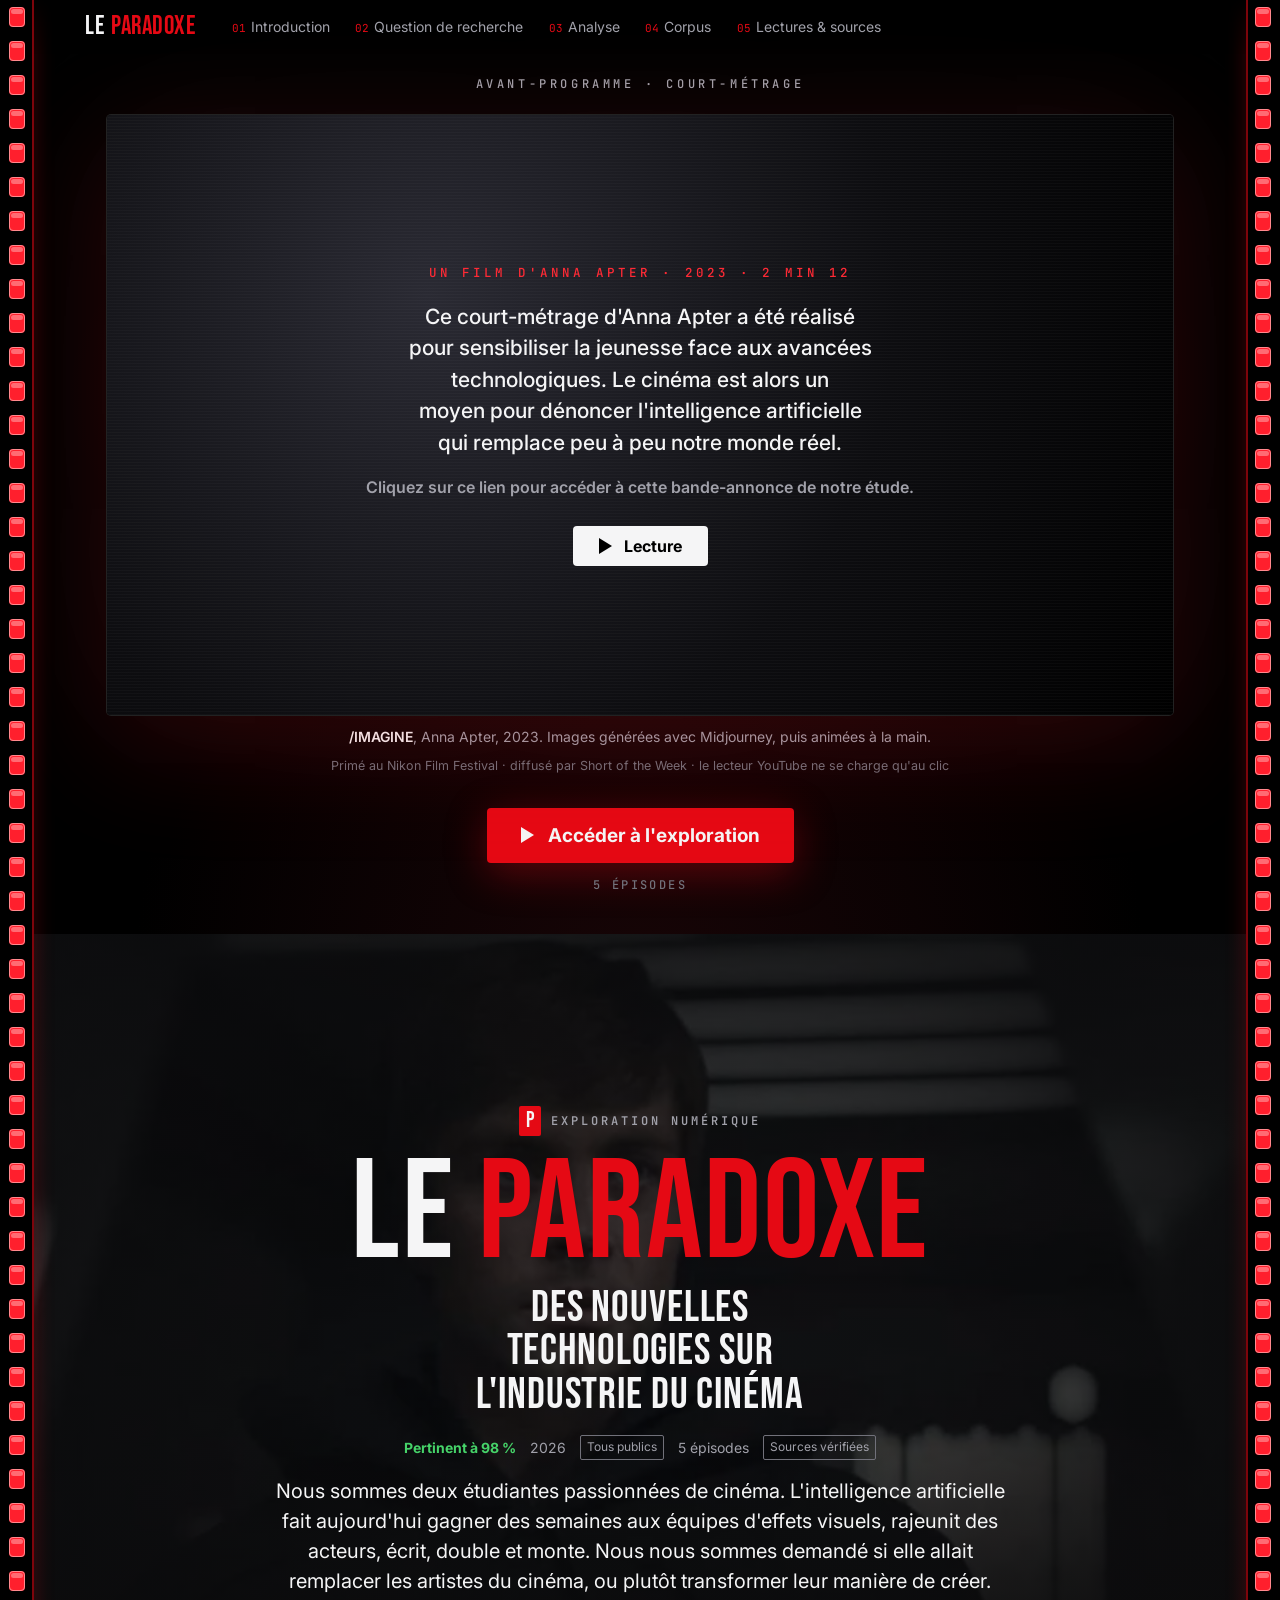
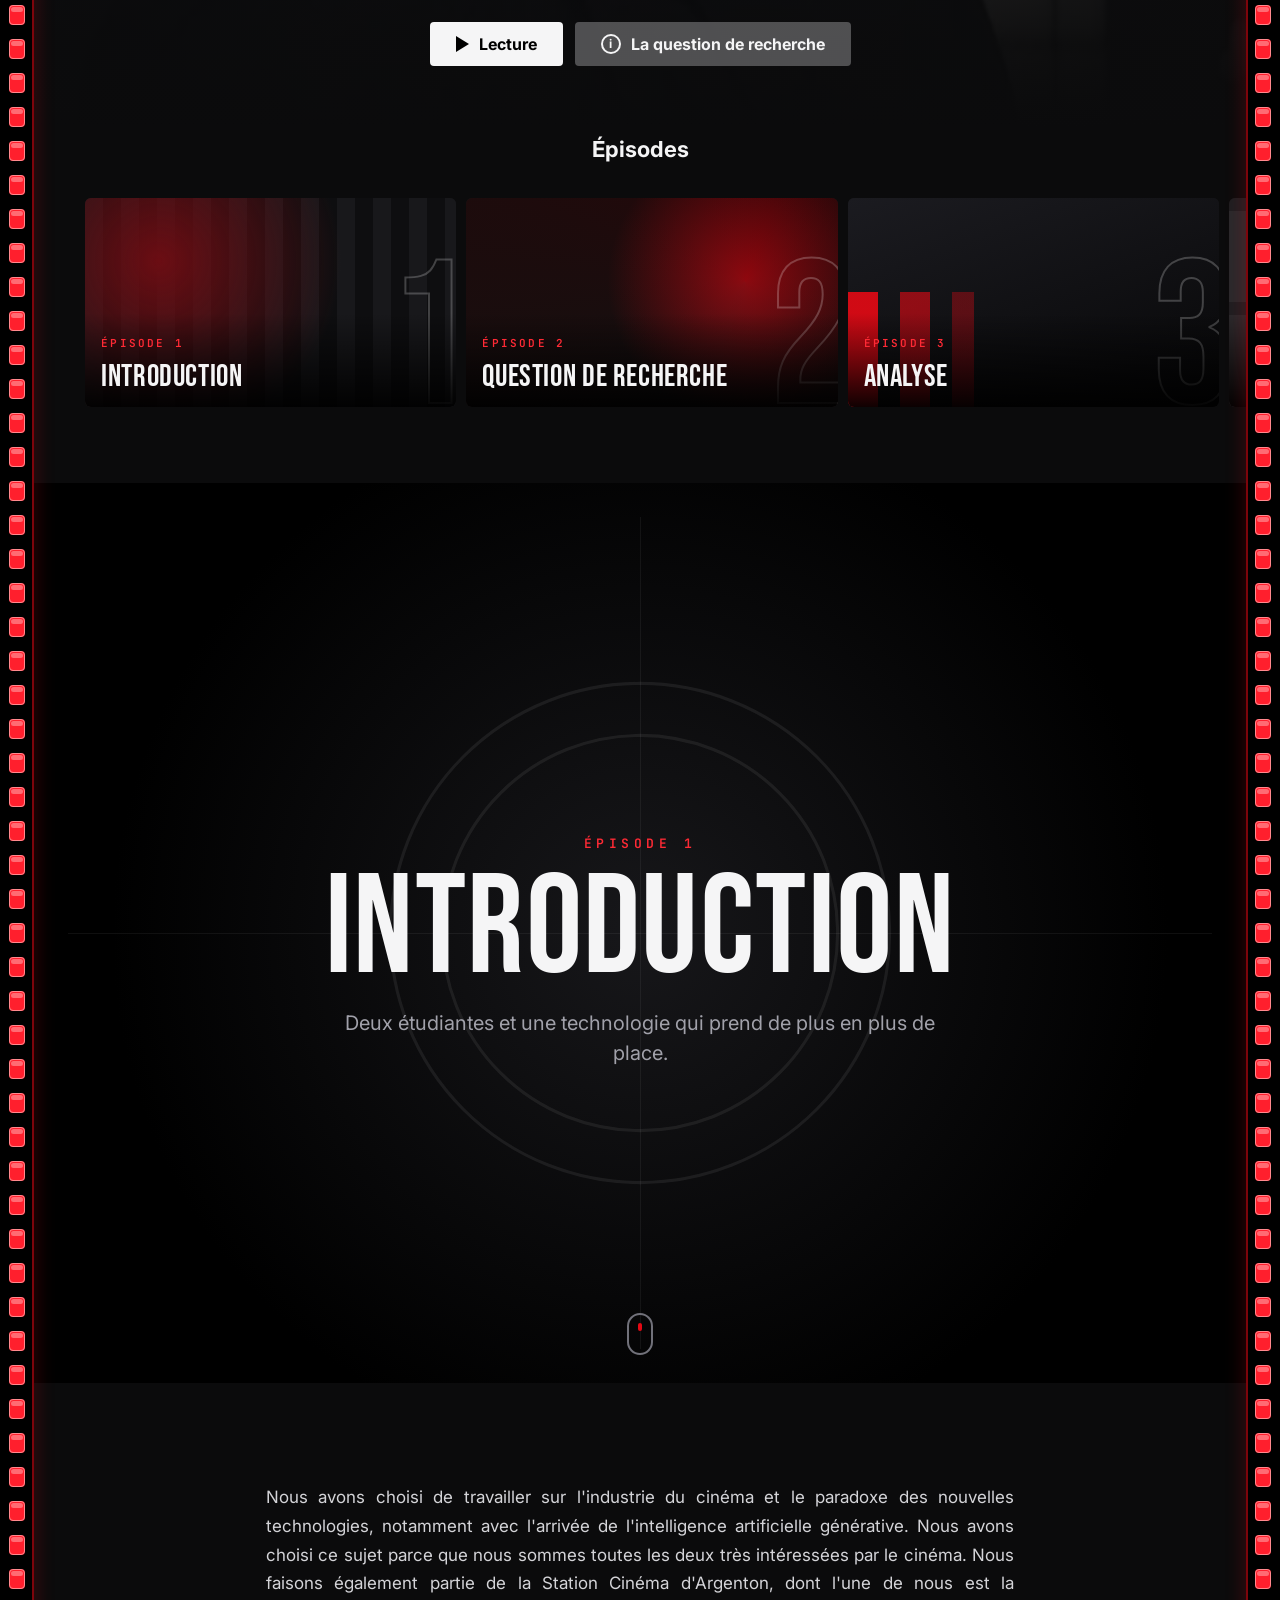
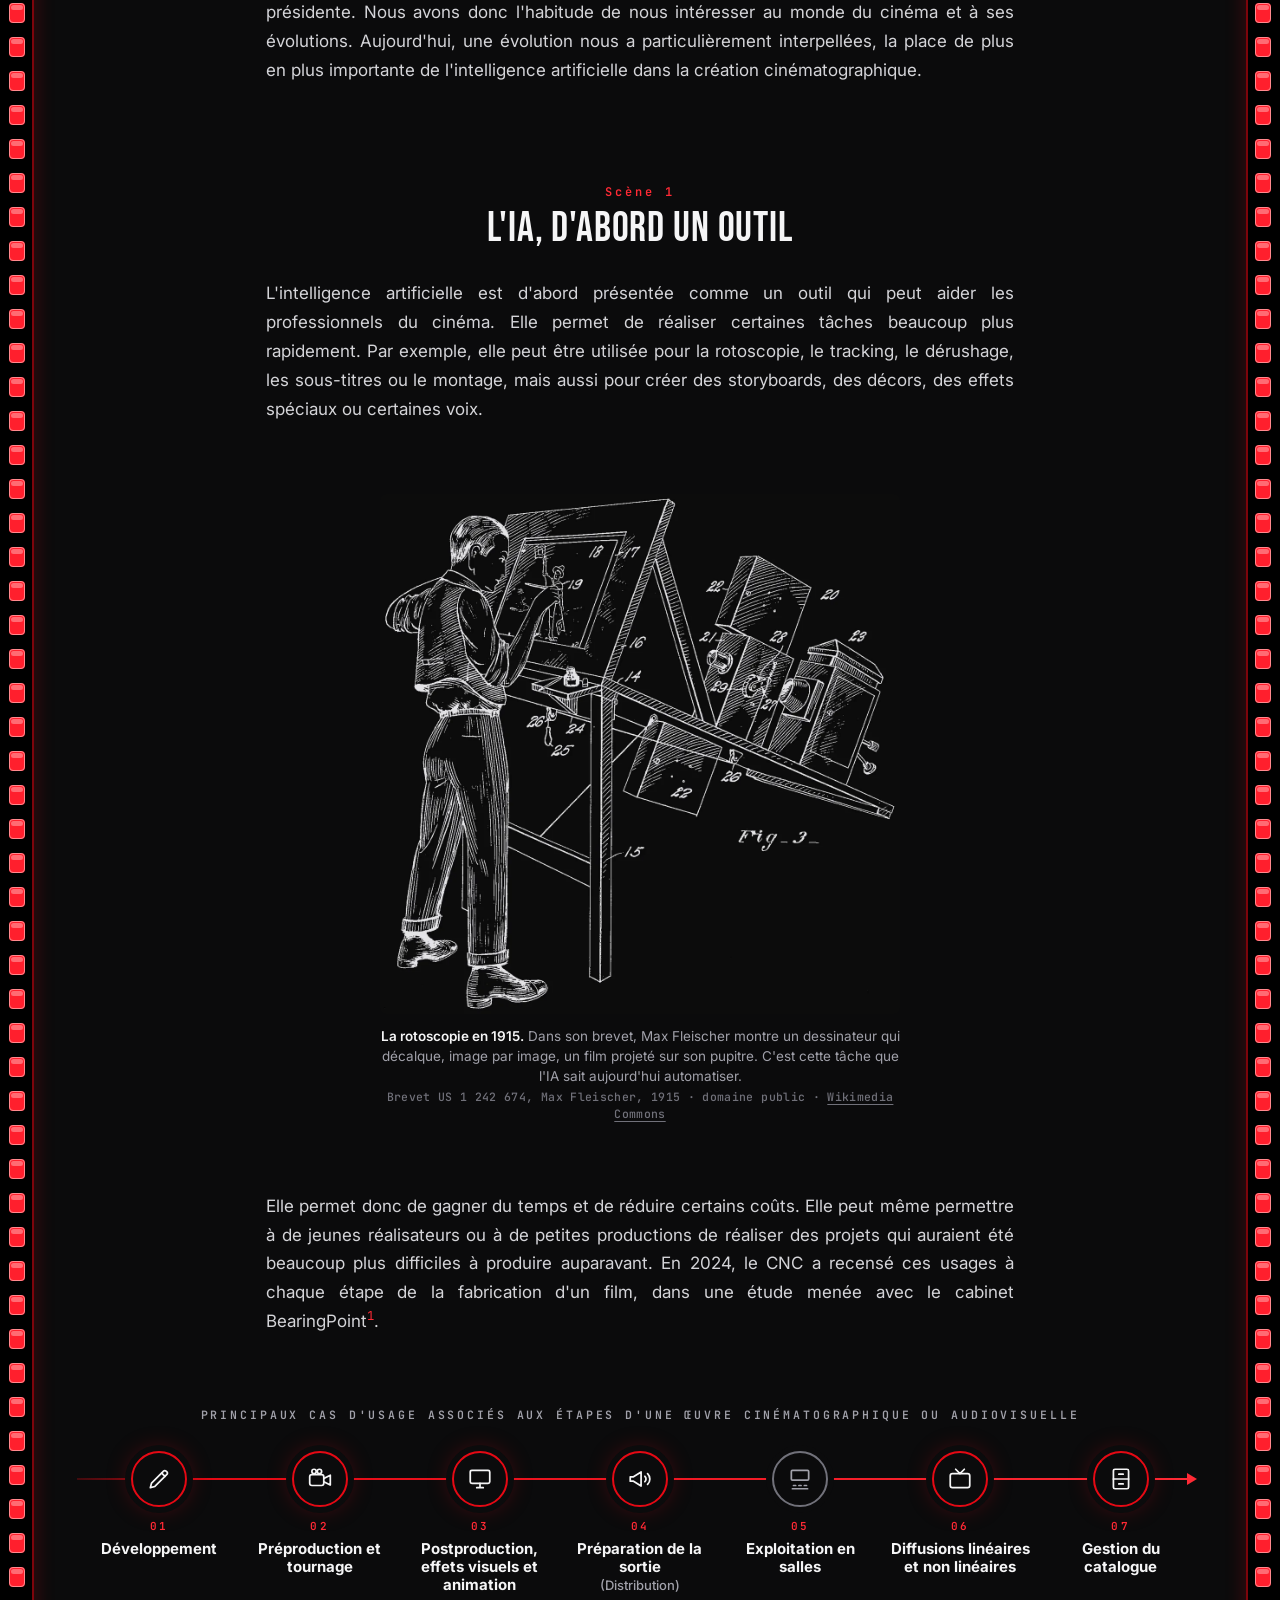
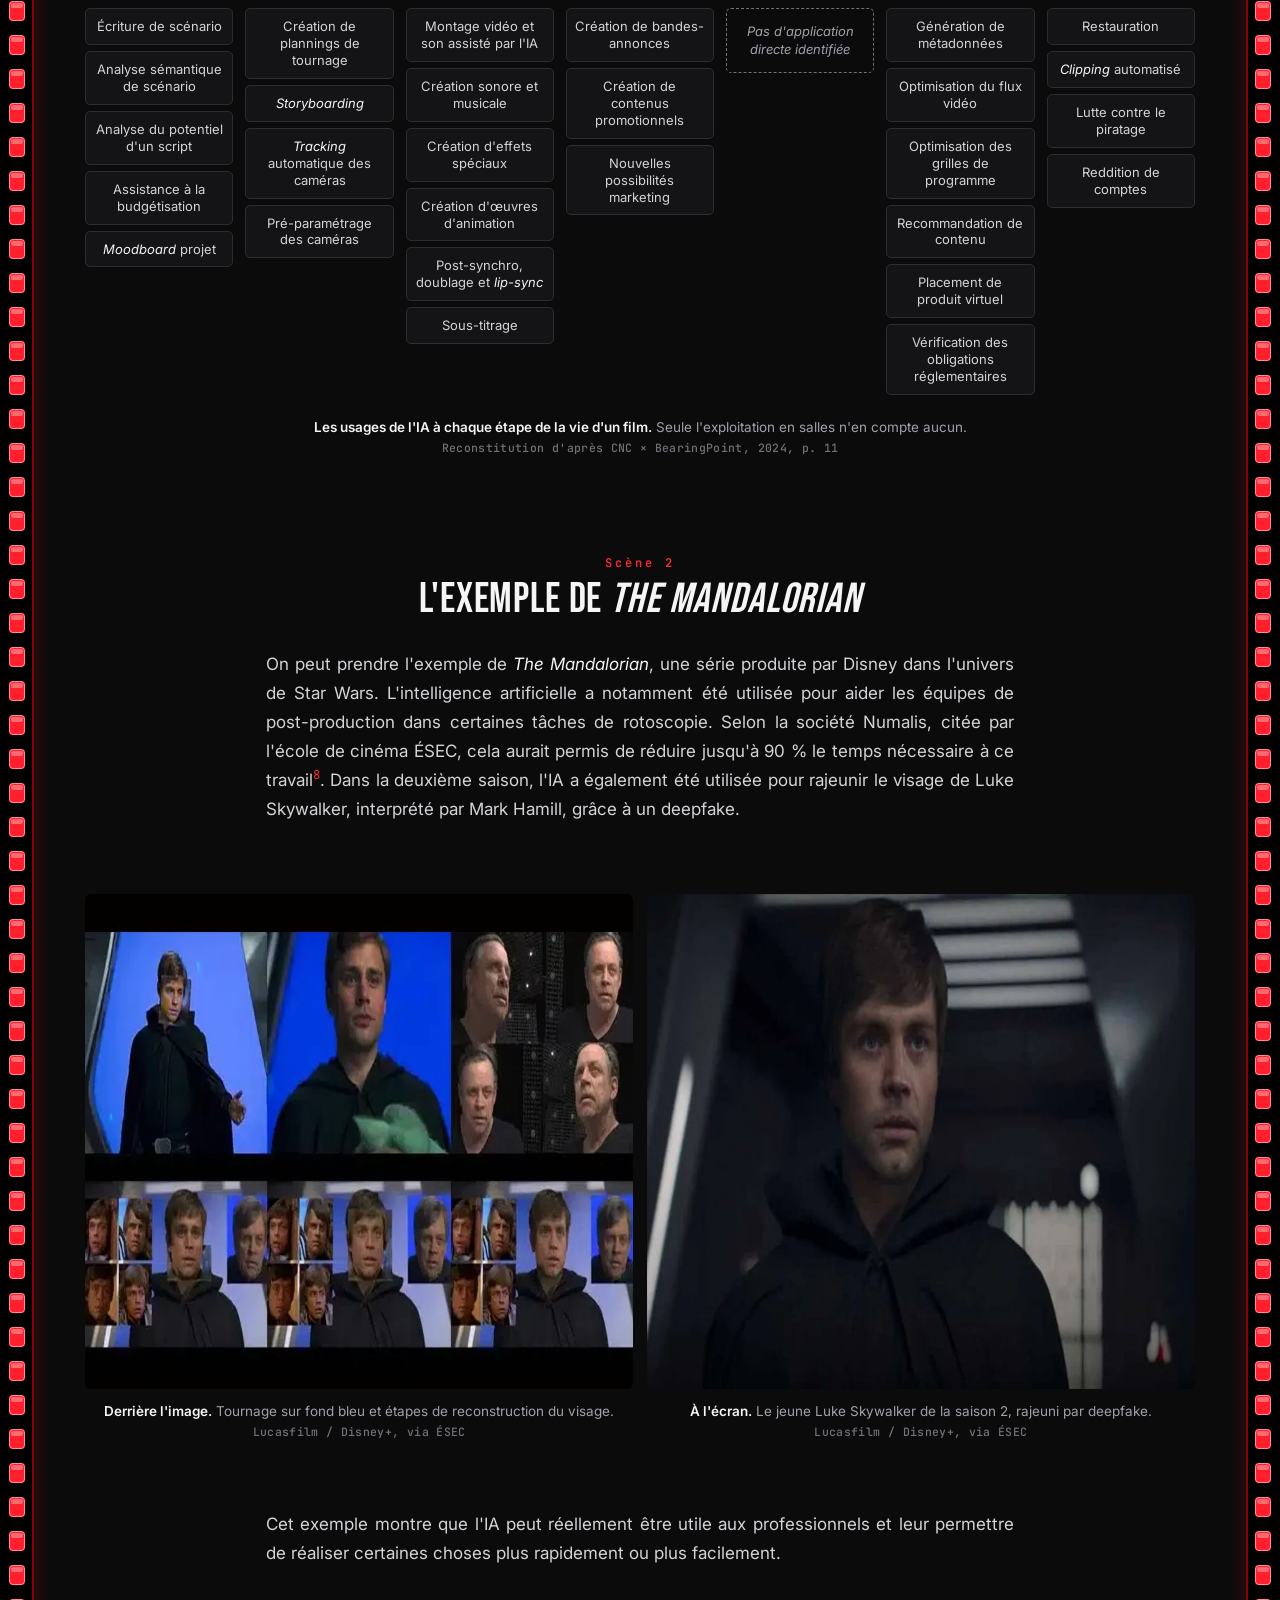
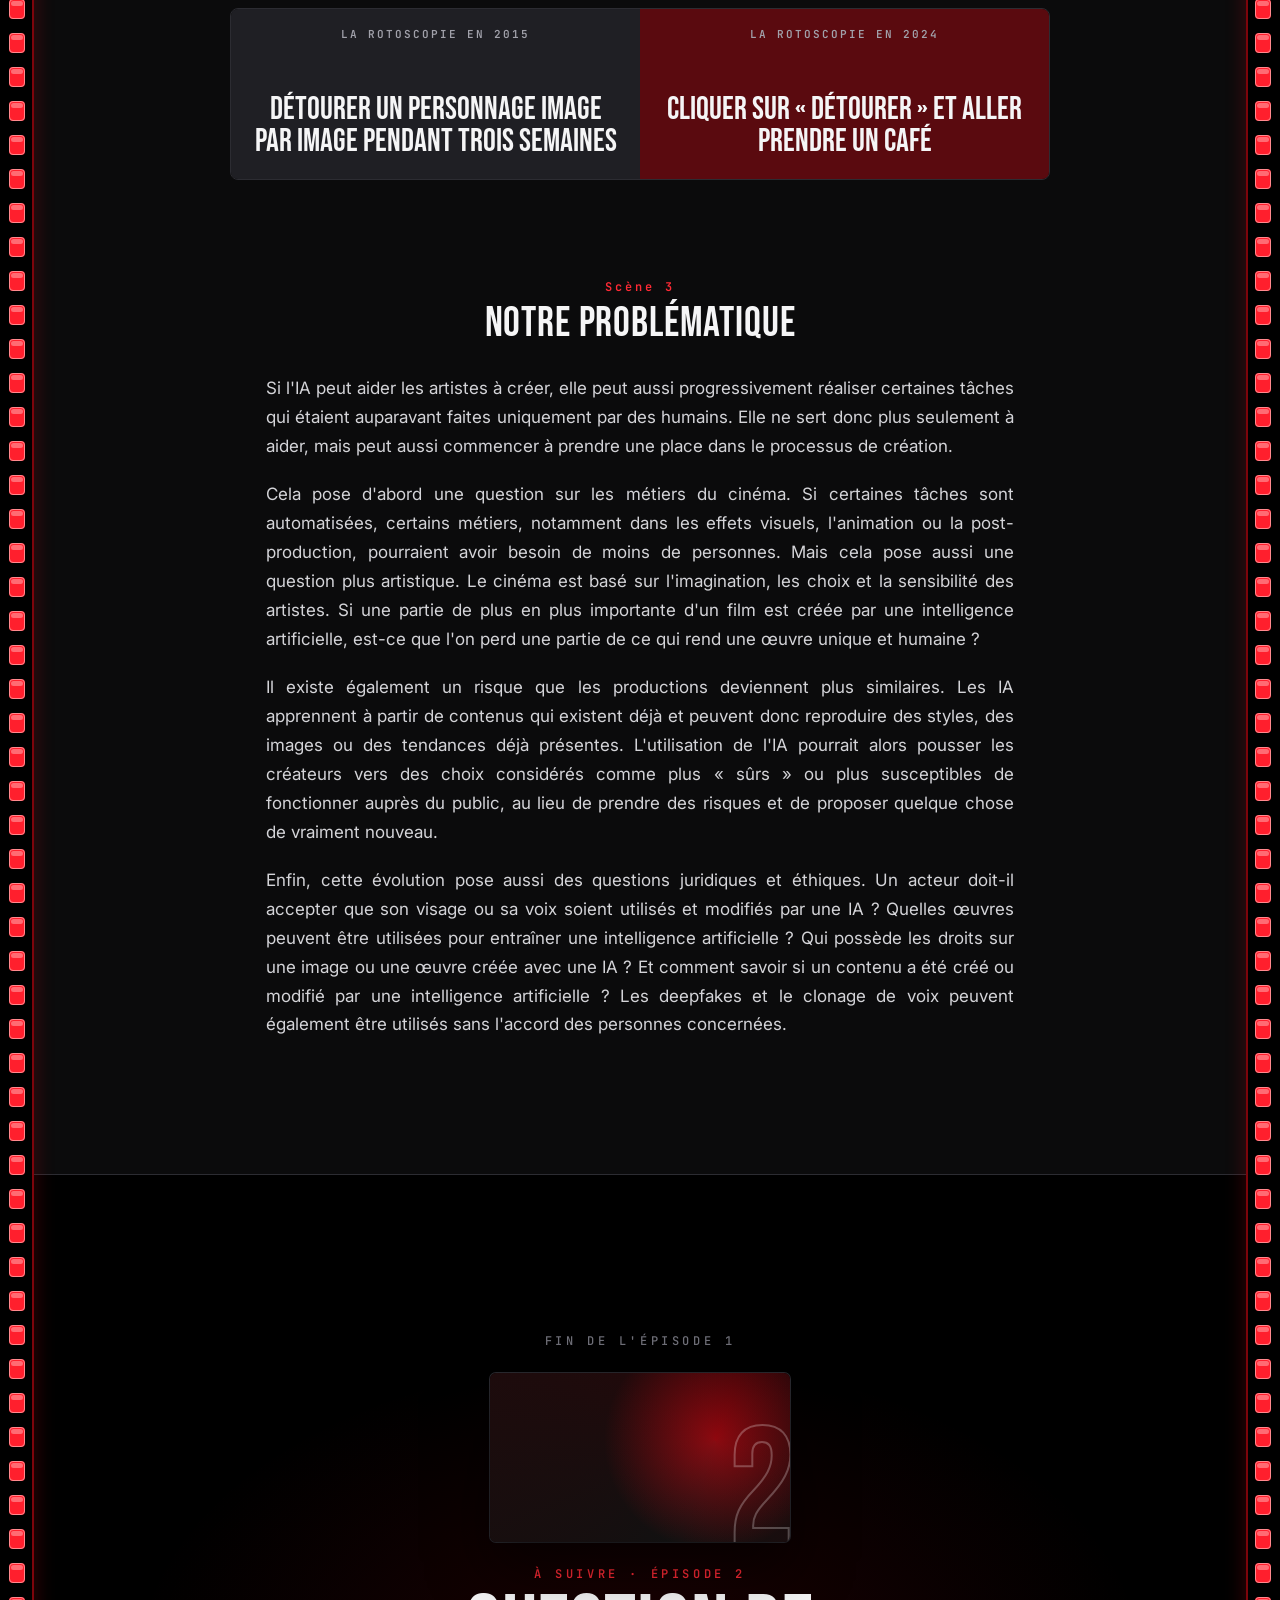
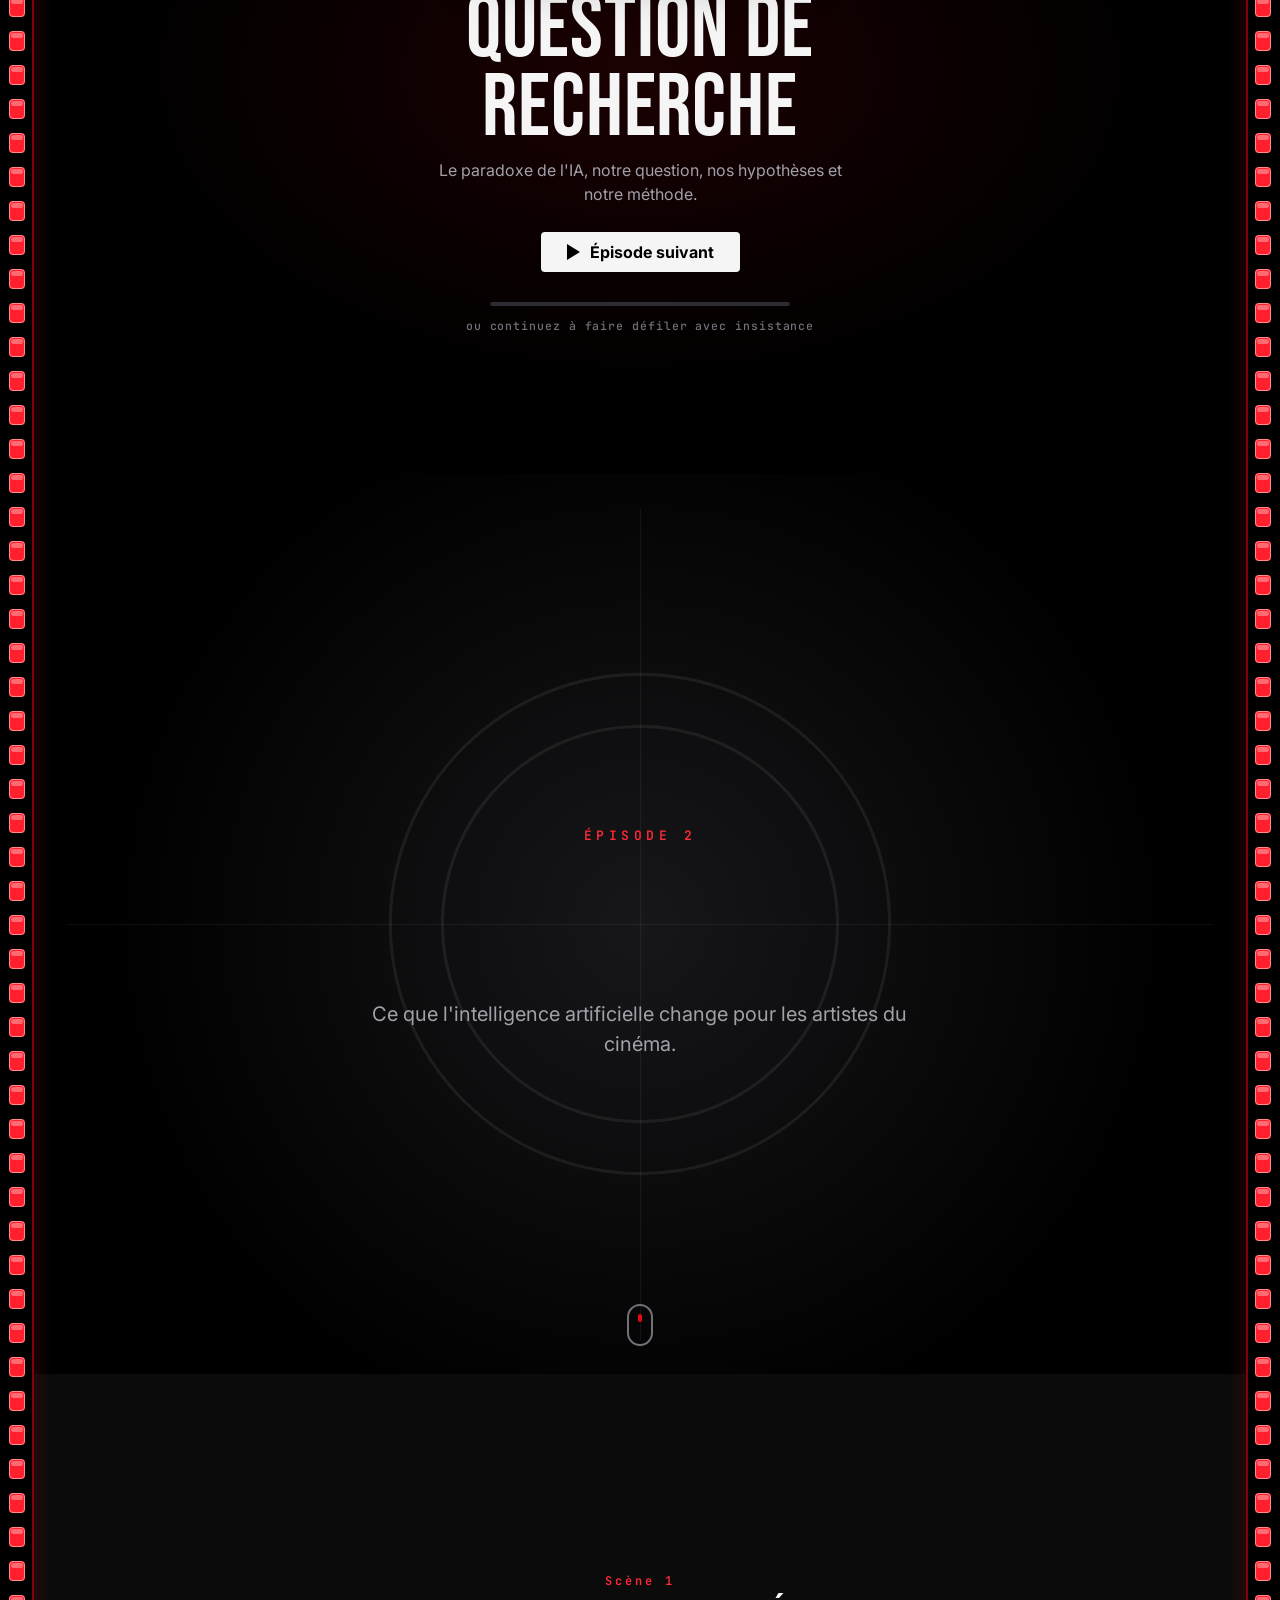
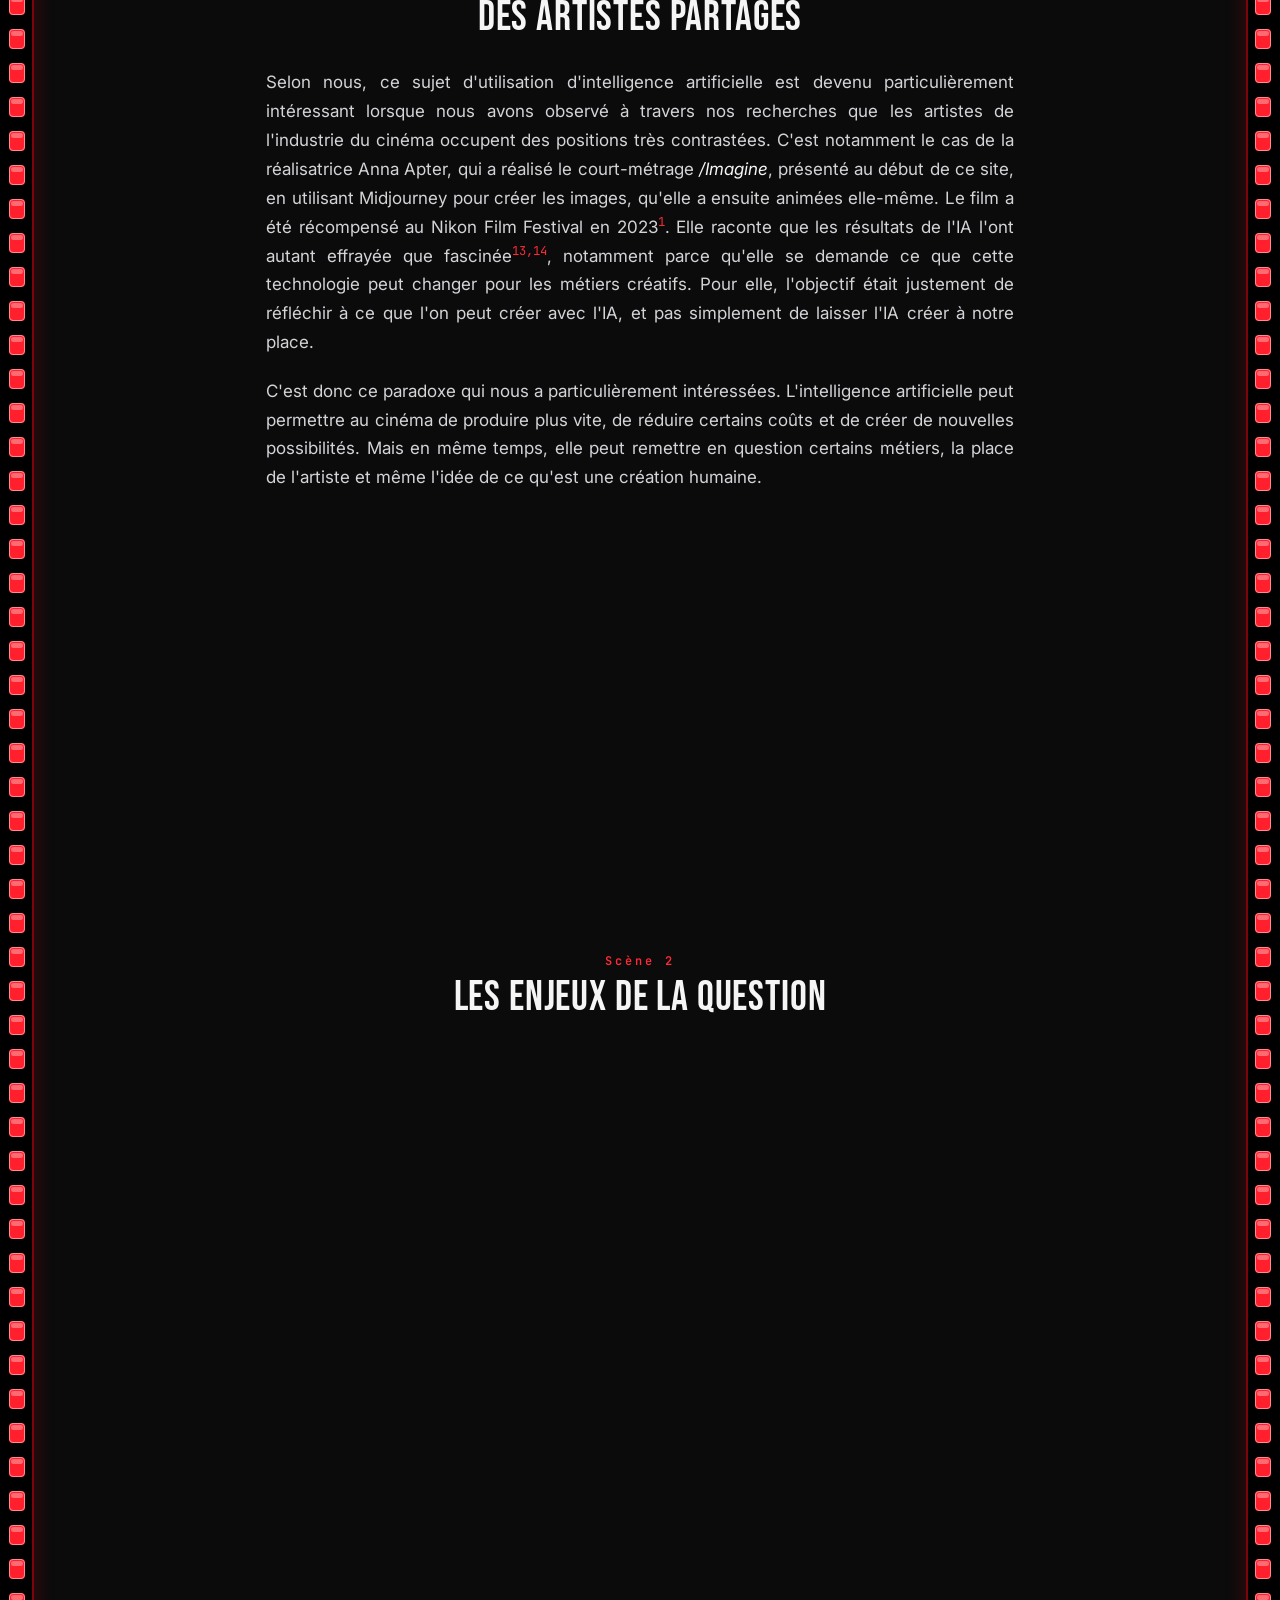
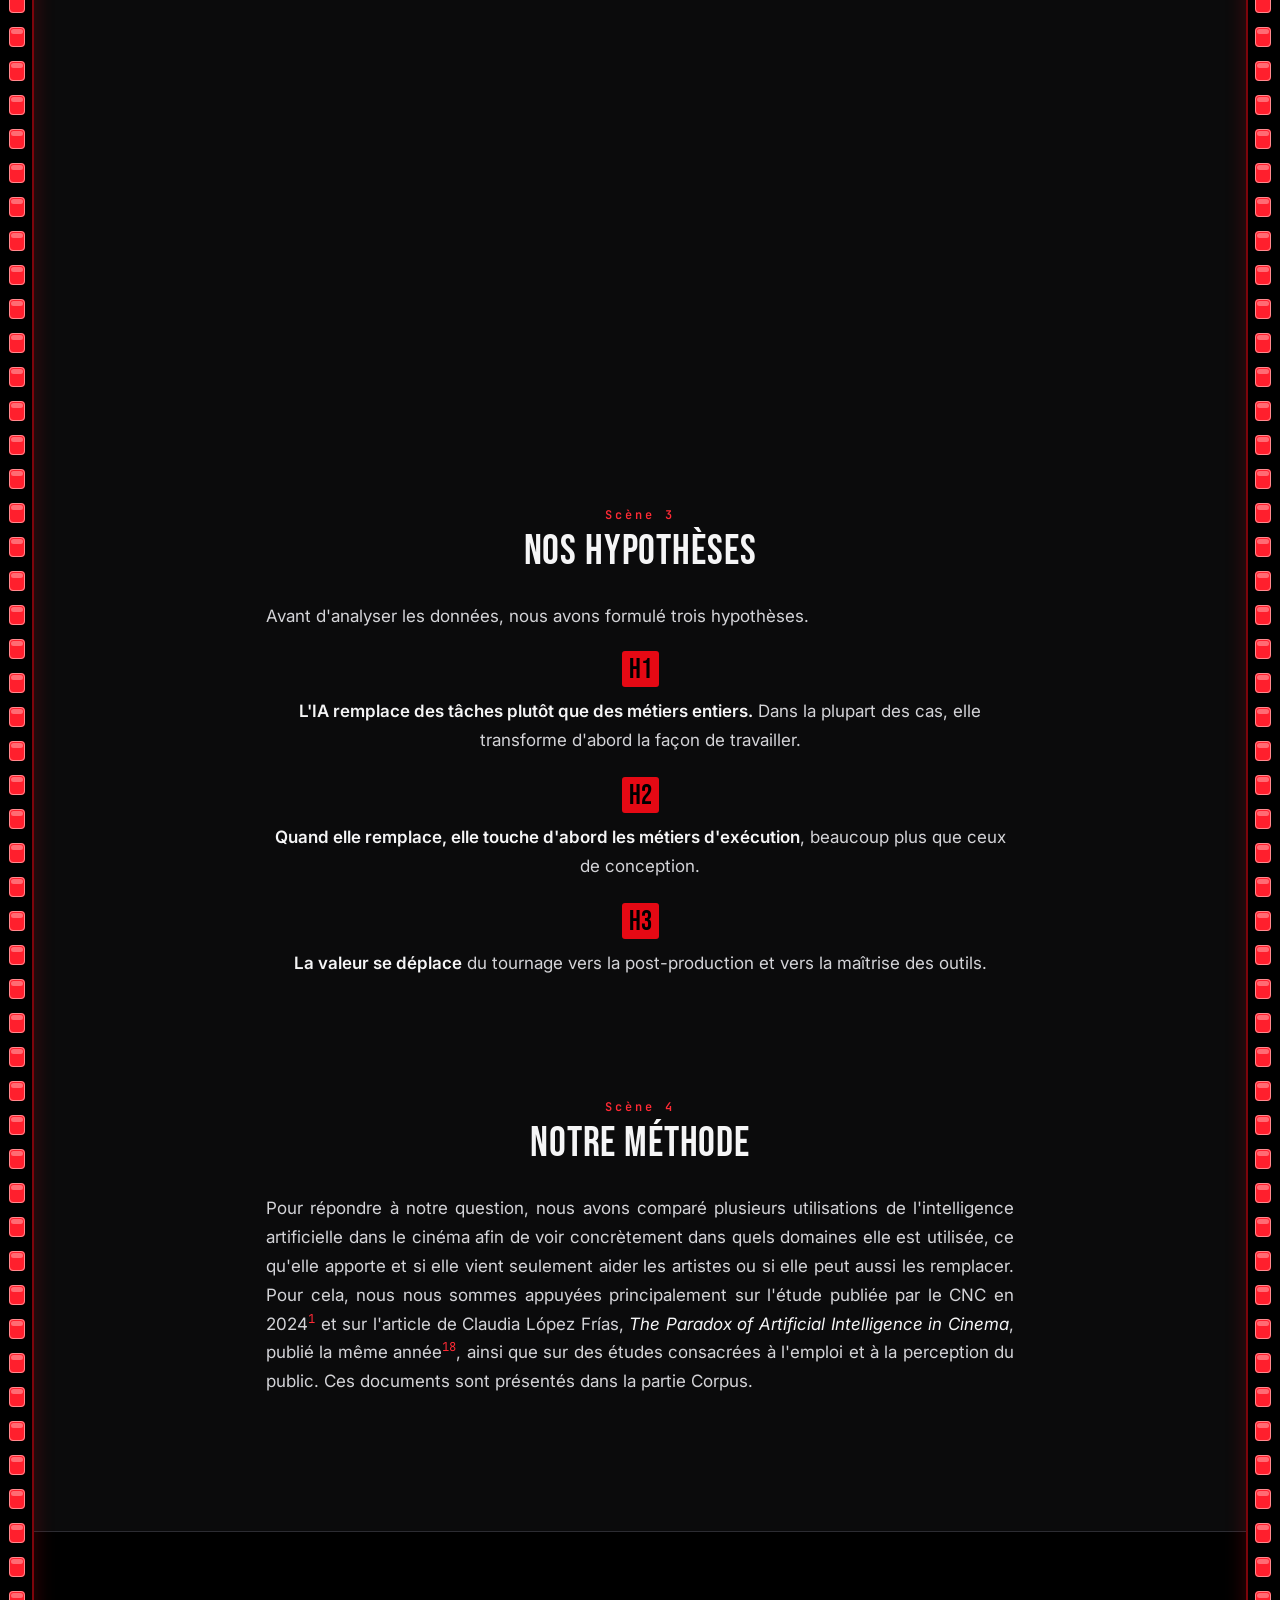
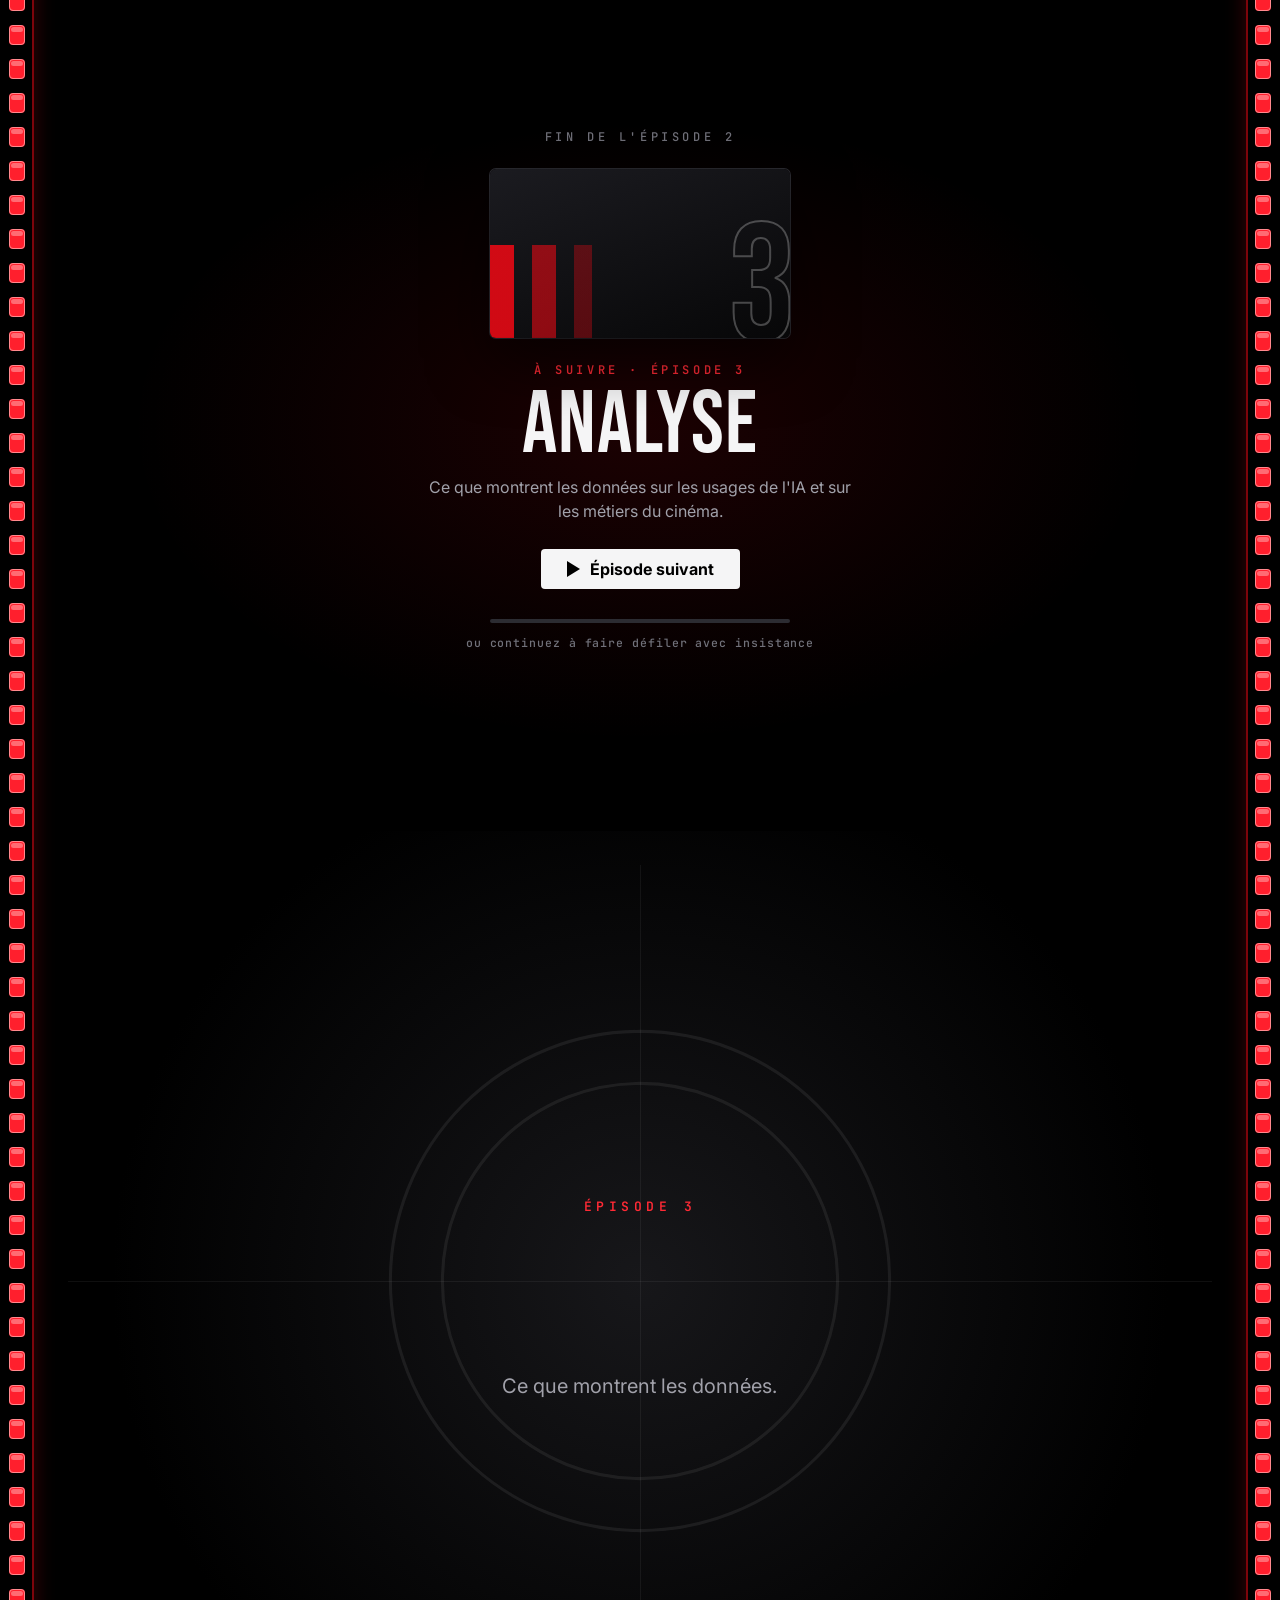
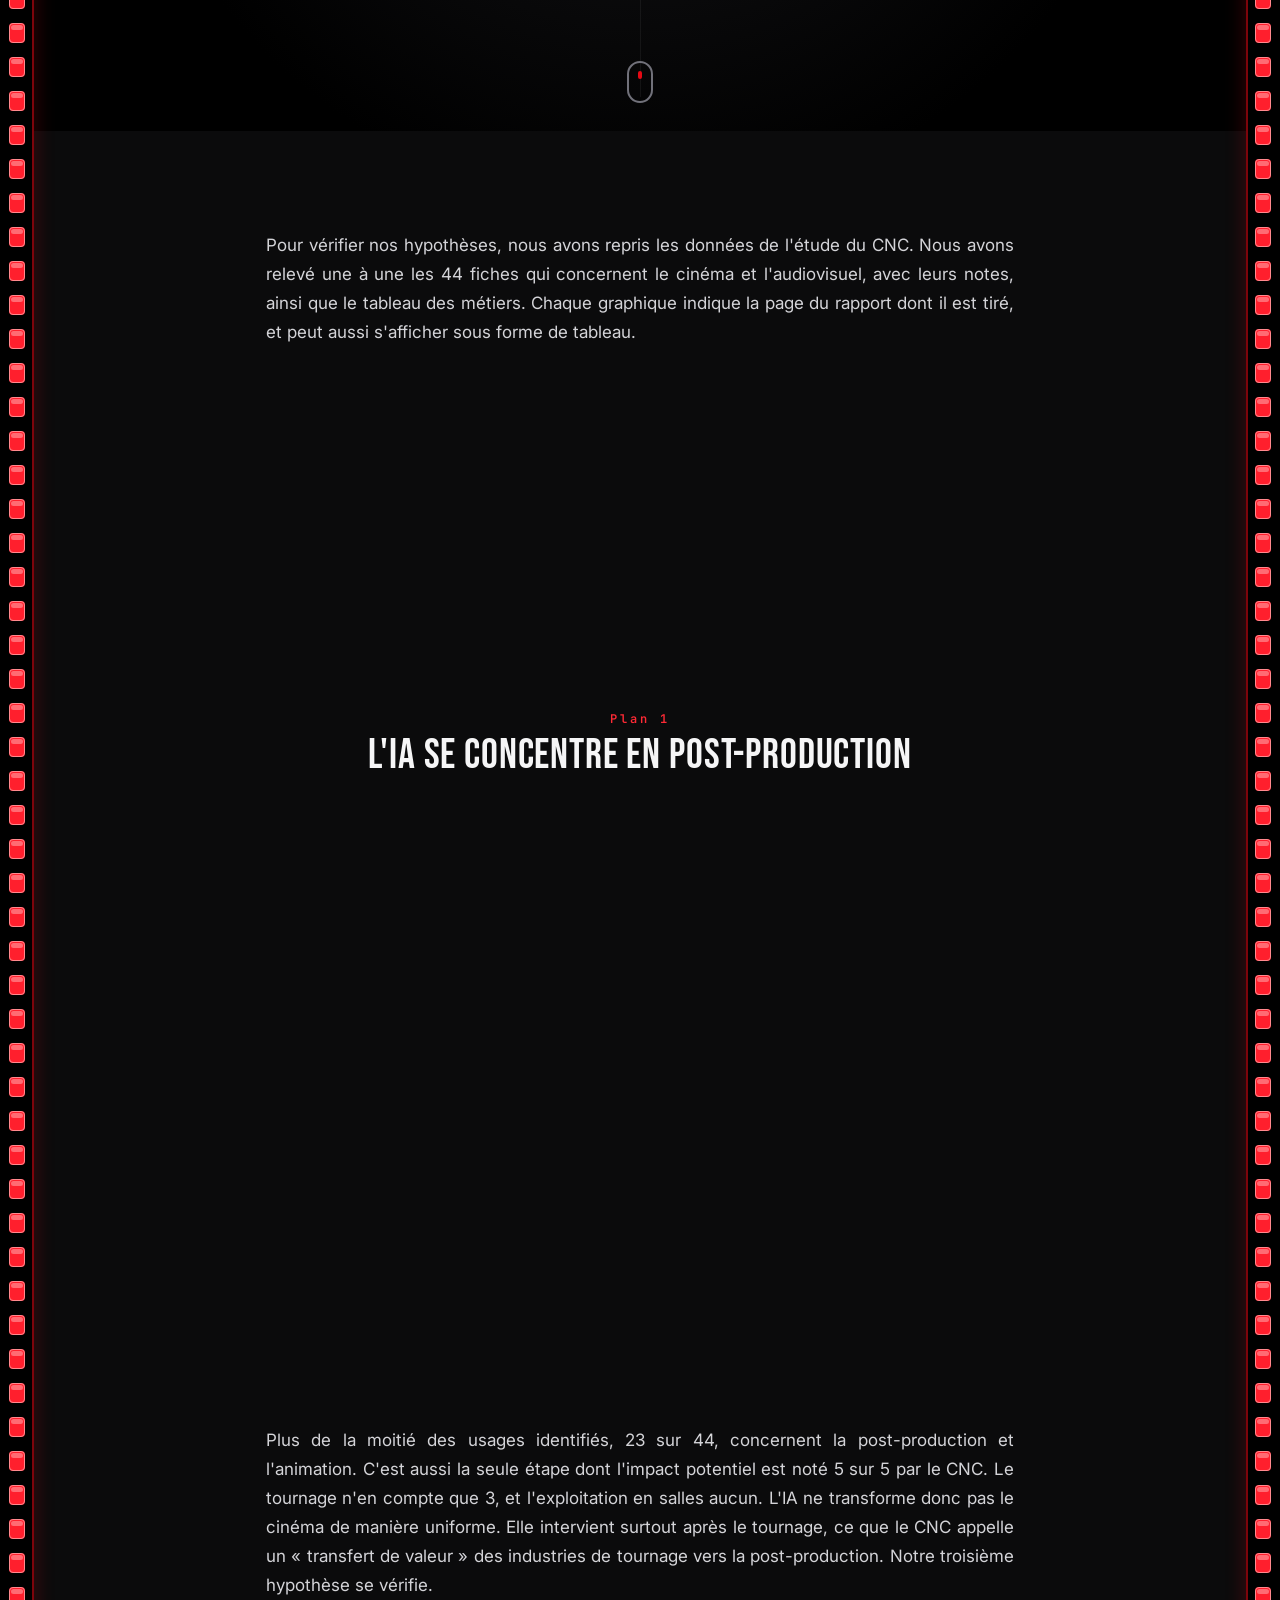
==== exploration/index.html @ 4ba58dcf "Ajoute l'article de Claudia López Frías à la méthode et au corpus La méthode cite désormais l'articl" ====
<!DOCTYPE html>
<html lang="fr">
<head>
<meta charset="utf-8">
<meta name="viewport" content="width=device-width, initial-scale=1">
<title>Le paradoxe des nouvelles technologies sur l'industrie du cinéma</title>
<meta name="description" content="Exploration numérique de Clémence Castillo sur le paradoxe des nouvelles technologies dans l'industrie du cinéma. L'intelligence artificielle va-t-elle remplacer les artistes du cinéma, ou plutôt transformer leur manière de créer ?">
<meta name="theme-color" content="#000000">
<meta property="og:title" content="Le paradoxe des nouvelles technologies sur l'industrie du cinéma">
<meta property="og:description" content="L'intelligence artificielle va-t-elle remplacer les artistes du cinéma, ou plutôt transformer leur manière de créer ? Une exploration en cinq épisodes.">
<meta property="og:image" content="img/esec-luke-2.webp">
<link rel="icon" href="data:image/svg+xml,%3Csvg xmlns='http://www.w3.org/2000/svg' viewBox='0 0 32 32'%3E%3Crect width='32' height='32' rx='4' fill='%23000'/%3E%3Cpath d='M9 5h4l6 22h-4z' fill='%23e50914'/%3E%3C/svg%3E">
<script>
  /* Avant le premier affichage : on masque tout de suite le générique s'il a déjà été vu
     dans cette session (ou si l'on arrive par un lien vers un épisode), pour éviter un flash. */
  try {
    var q = location.search, h = location.hash;
    if (!/[?&]intro=1/.test(q) && (sessionStorage.getItem('intro-vue') || (h && h !== '#projection')))
      document.documentElement.classList.add('sans-intro');
  } catch (e) {}
</script>
<link rel="preconnect" href="https://fonts.googleapis.com">
<link rel="preconnect" href="https://fonts.gstatic.com" crossorigin>
<link rel="stylesheet" href="https://fonts.googleapis.com/css2?family=Bebas+Neue&family=Inter:wght@400;500;600;700&family=JetBrains+Mono:wght@500;600&display=swap">
<link rel="stylesheet" href="css/site.css?v=32">
</head>
<body>

<!-- ===================================================================== -->
<!-- 0. Générique d'ouverture                                               -->
<!-- ===================================================================== -->
<div class="intro" id="intro" aria-hidden="true">
  <div class="intro__barres"><span></span><span></span><span></span><span></span></div>
  <p class="intro__titre">Le <b>paradoxe</b><span class="intro__sous">des nouvelles technologies sur l'industrie du cinéma</span><small>Une exploration numérique</small></p>
  <button type="button" class="intro__passer" id="intro-passer">Passer ▸</button>
</div>

<!-- ===================================================================== -->
<!-- Barre du haut                                                          -->
<!-- ===================================================================== -->
<header class="barre" id="barre">
  <a class="logo" href="#projection" aria-label="Retour au début"><span>Le</span> paradoxe</a>
  <nav aria-label="Épisodes">
    <a href="#ep1"><span class="num">01</span><span class="txt">Introduction</span></a>
    <a href="#ep2"><span class="num">02</span><span class="txt">Question de recherche</span></a>
    <a href="#ep3"><span class="num">03</span><span class="txt">Analyse</span></a>
    <a href="#ep4"><span class="num">04</span><span class="txt">Corpus</span></a>
    <a href="#ep5"><span class="num">05</span><span class="txt">Lectures &amp; sources</span></a>
  </nav>
  <span class="progression" id="progression" aria-hidden="true"></span>
</header>

<main>

<!-- ===================================================================== -->
<!-- 1. Salle de projection                                                 -->
<!-- ===================================================================== -->
<section class="projection" id="projection" aria-label="Court-métrage d'ouverture">
  <p class="projection__sur">Avant-programme · Court-métrage</p>

  <div class="ecran" id="ecran">
    <button type="button" class="affiche" id="affiche" data-video="An2eWzRvTFE" data-debut="0"
            aria-label="Lancer le court-métrage d'Anna Apter, bande-annonce de notre étude (lecteur YouTube)">
      <span class="affiche__texte" data-compte>
        <span class="affiche__meta">Un film d'Anna Apter · 2023 · 2 min 12</span>
        <span class="affiche__intro">Ce court-métrage d'Anna Apter a été réalisé pour sensibiliser la jeunesse face aux avancées technologiques. Le cinéma est alors un moyen pour dénoncer l'intelligence artificielle qui remplace peu à peu notre monde réel.</span>
        <span class="affiche__appel">Cliquez sur ce lien pour accéder à cette bande-annonce de notre étude.</span>
      </span>
      <span class="affiche__lecture"><span class="triangle" aria-hidden="true"></span>Lecture</span>
    </button>
  </div>

  <p class="ecran__legende">
    <span><strong>/IMAGINE</strong>, Anna Apter, 2023. Images générées avec Midjourney, puis animées à la main.</span>
    <span class="note">Primé au Nikon Film Festival · diffusé par Short of the Week · le lecteur YouTube ne se charge qu'au clic</span>
  </p>

  <a class="entrer" href="#catalogue"><span class="triangle" aria-hidden="true"></span>Accéder à l'exploration</a>
  <p class="entrer__sous">5 épisodes</p>
</section>

<!-- ===================================================================== -->
<!-- 2. Catalogue                                                           -->
<!-- ===================================================================== -->
<section id="catalogue" aria-label="Présentation">
  <div class="billboard">
    <div class="billboard__fond" aria-hidden="true"></div>
    <div class="billboard__contenu apparait" data-compte>
      <span class="badge"><span class="n" aria-hidden="true">P</span>Exploration numérique</span>
      <h1><span class="h1__grand">Le <b>paradoxe</b></span><span class="h1__sous">des nouvelles technologies sur l'industrie du cinéma</span></h1>
      <div class="meta-ligne">
        <span class="vert">Pertinent à 98 %</span><span>2026</span><span class="cadre">Tous publics</span><span>5 épisodes</span><span class="cadre">Sources vérifiées</span>
      </div>
      <p class="synopsis">Nous sommes deux étudiantes passionnées de cinéma. L'intelligence artificielle fait aujourd'hui gagner des semaines aux équipes d'effets visuels, rajeunit des acteurs, écrit, double et monte. Nous nous sommes demandé si elle allait remplacer les artistes du cinéma, ou plutôt transformer leur manière de créer.</p>
      <div class="boutons">
        <a class="btn btn--blanc" href="#ep1"><span class="triangle" aria-hidden="true"></span>Lecture</a>
        <a class="btn btn--gris" href="#ep2"><span class="i" aria-hidden="true">i</span>La question de recherche</a>
      </div>
    </div>
  </div>

  <div class="rangee">
    <h2>Épisodes</h2>
    <div class="rangee__piste">
      <a class="carte" href="#ep1">
        <span class="carte__art art-1" aria-hidden="true"></span><span class="carte__num" aria-hidden="true">1</span>
        <span class="carte__txt"><span class="carte__ep">Épisode 1</span><span class="carte__titre">Introduction</span>
          <span class="carte__resume">Pourquoi nous avons choisi ce sujet, et ce que l'IA change déjà dans le cinéma.</span></span>
      </a>
      <a class="carte" href="#ep2">
        <span class="carte__art art-2" aria-hidden="true"></span><span class="carte__num" aria-hidden="true">2</span>
        <span class="carte__txt"><span class="carte__ep">Épisode 2</span><span class="carte__titre">Question de recherche</span>
          <span class="carte__resume">Le paradoxe de l'IA, notre question, nos hypothèses et notre méthode.</span></span>
      </a>
      <a class="carte" href="#ep3">
        <span class="carte__art art-4" aria-hidden="true"></span><span class="carte__num" aria-hidden="true">3</span>
        <span class="carte__txt"><span class="carte__ep">Épisode 3</span><span class="carte__titre">Analyse</span>
          <span class="carte__resume">Ce que montrent les données sur les usages de l'IA et sur les métiers du cinéma.</span></span>
      </a>
      <a class="carte" href="#ep4">
        <span class="carte__art art-6" aria-hidden="true"></span><span class="carte__num" aria-hidden="true">4</span>
        <span class="carte__txt"><span class="carte__ep">Épisode 4</span><span class="carte__titre">Corpus</span>
          <span class="carte__resume">Les études et les œuvres sur lesquelles nous nous appuyons.</span></span>
      </a>
      <a class="carte" href="#ep5">
        <span class="carte__art art-3" aria-hidden="true"></span><span class="carte__num" aria-hidden="true">5</span>
        <span class="carte__txt"><span class="carte__ep">Épisode 5</span><span class="carte__titre">Lectures &amp; sources</span>
          <span class="carte__resume">Ce qu'en disent les institutions, les chercheurs et les professionnels.</span></span>
      </a>
    </div>
  </div>
</section>

<!-- ===================================================================== -->
<!-- ÉPISODE 1 — Introduction                                              -->
<!-- ===================================================================== -->
<article class="episode" id="ep1" aria-labelledby="ep1-titre">
  <header class="carton">
    <div class="amorce" aria-hidden="true"><svg viewBox="0 0 100 100"><circle class="cercle" cx="50" cy="50" r="48"/><circle class="cercle" cx="50" cy="50" r="38"/><circle class="balai" cx="50" cy="50" r="25"/></svg></div>
    <div class="carton__contenu" data-compte>
      <p class="carton__ep">Épisode 1</p>
      <h2 id="ep1-titre">Introduction</h2>
      <p class="carton__accroche">Deux étudiantes et une technologie qui prend de plus en plus de place.</p>
    </div>
    <span class="defiler" aria-hidden="true"></span>
  </header>

  <div class="corps">
    <div class="prose" data-compte>
      <p>Nous avons choisi de travailler sur l'industrie du cinéma et le paradoxe des nouvelles technologies, notamment avec l'arrivée de l'intelligence artificielle générative. Nous avons choisi ce sujet parce que nous sommes toutes les deux très intéressées par le cinéma. Nous faisons également partie de la Station Cinéma d'Argenton, dont l'une de nous est la présidente. Nous avons donc l'habitude de nous intéresser au monde du cinéma et à ses évolutions. Aujourd'hui, une évolution nous a particulièrement interpellées, la place de plus en plus importante de l'intelligence artificielle dans la création cinématographique.</p>

      <h3><span class="sc">Scène 1</span>L'IA, d'abord un outil</h3>
      <p>L'intelligence artificielle est d'abord présentée comme un outil qui peut aider les professionnels du cinéma. Elle permet de réaliser certaines tâches beaucoup plus rapidement. Par exemple, elle peut être utilisée pour la rotoscopie, le tracking, le dérushage, les sous-titres ou le montage, mais aussi pour créer des storyboards, des décors, des effets spéciaux ou certaines voix.</p>
    </div>

    <figure class="figure figure--sombre photo photo--etroite large apparait">
      <img class="zoomable" src="img/rotoscope-brevet.webp" width="1200" height="1200" loading="lazy"
           alt="Dessin de brevet de 1915. Un dessinateur, debout devant un pupitre incliné, décalque l'image d'un film projeté par un appareil placé derrière lui. Lignes blanches sur fond noir.">
      <figcaption data-compte><b>La rotoscopie en 1915.</b> Dans son brevet, Max Fleischer montre un dessinateur qui décalque, image par image, un film projeté sur son pupitre. C'est cette tâche que l'IA sait aujourd'hui automatiser.
        <span class="credit">Brevet US 1 242 674, Max Fleischer, 1915 · domaine public · <a href="https://commons.wikimedia.org/wiki/File:US_patent_1242674_figure_3.png" target="_blank" rel="noopener">Wikimedia Commons</a></span></figcaption>
    </figure>

    <div class="prose" data-compte>
      <p>Elle permet donc de gagner du temps et de réduire certains coûts. Elle peut même permettre à de jeunes réalisateurs ou à de petites productions de réaliser des projets qui auraient été beaucoup plus difficiles à produire auparavant. En 2024, le CNC a recensé ces usages à chaque étape de la fabrication d'un film, dans une étude menée avec le cabinet BearingPoint<a class="appel" href="#ref-1">1</a>.</p>
    </div>

    <figure class="chaine large apparait">
      <p class="chaine__sur">Principaux cas d'usage associés aux étapes d'une œuvre cinématographique ou audiovisuelle</p>
      <ol class="chaine__etapes" id="g-chaine" aria-label="Les sept étapes de la vie d'un film et les usages de l'IA à chacune"></ol>
      <figcaption data-compte><b>Les usages de l'IA à chaque étape de la vie d'un film.</b> Seule l'exploitation en salles n'en compte aucun.
        <span class="credit">Reconstitution d'après CNC × BearingPoint, 2024, p. 11</span></figcaption>
    </figure>

    <div class="prose" data-compte>
      <h3><span class="sc">Scène 2</span>L'exemple de <em>The Mandalorian</em></h3>
      <p>On peut prendre l'exemple de <em>The Mandalorian</em>, une série produite par Disney dans l'univers de Star Wars. L'intelligence artificielle a notamment été utilisée pour aider les équipes de post-production dans certaines tâches de rotoscopie. Selon la société Numalis, citée par l'école de cinéma ÉSEC, cela aurait permis de réduire jusqu'à 90 % le temps nécessaire à ce travail<a class="appel" href="#ref-8">8</a>. Dans la deuxième saison, l'IA a également été utilisée pour rajeunir le visage de Luke Skywalker, interprété par Mark Hamill, grâce à un deepfake.</p>
    </div>

    <div class="duo large apparait">
      <figure class="figure figure--sombre">
        <img class="zoomable" src="img/esec-luke-1.webp" width="880" height="495" loading="lazy"
             alt="Planche de making-of. Luke Skywalker tourné sur fond bleu, puis plusieurs étapes de reconstruction de son visage rajeuni.">
        <figcaption data-compte><b>Derrière l'image.</b> Tournage sur fond bleu et étapes de reconstruction du visage.
          <span class="credit">Lucasfilm / Disney+, via ÉSEC</span></figcaption>
      </figure>
      <figure class="figure figure--sombre">
        <img class="zoomable" src="img/esec-luke-2.webp" width="880" height="495" loading="lazy"
             alt="Luke Skywalker jeune, capuche noire, dans un couloir de vaisseau, tel qu'il apparaît à l'écran dans The Mandalorian.">
        <figcaption data-compte><b>À l'écran.</b> Le jeune Luke Skywalker de la saison 2, rajeuni par deepfake.
          <span class="credit">Lucasfilm / Disney+, via ÉSEC</span></figcaption>
      </figure>
    </div>

    <div class="prose" data-compte>
      <p>Cet exemple montre que l'IA peut réellement être utile aux professionnels et leur permettre de réaliser certaines choses plus rapidement ou plus facilement.</p>
    </div>

    <div class="meme apparait" role="img" aria-label="Mème en deux cases. À gauche, la rotoscopie en 2015, détourer un personnage image par image pendant trois semaines. À droite, la rotoscopie en 2024, cliquer sur détourer et aller prendre un café.">
      <div class="gauche" data-compte><small>La rotoscopie en 2015</small><p>Détourer un personnage image par image pendant trois semaines</p></div>
      <div class="droite" data-compte><small>La rotoscopie en 2024</small><p>Cliquer sur «&nbsp;détourer&nbsp;» et aller prendre un café</p></div>
    </div>

    <div class="prose" data-compte>
      <h3><span class="sc">Scène 3</span>Notre problématique</h3>
      <p>Si l'IA peut aider les artistes à créer, elle peut aussi progressivement réaliser certaines tâches qui étaient auparavant faites uniquement par des humains. Elle ne sert donc plus seulement à aider, mais peut aussi commencer à prendre une place dans le processus de création.</p>
      <p>Cela pose d'abord une question sur les métiers du cinéma. Si certaines tâches sont automatisées, certains métiers, notamment dans les effets visuels, l'animation ou la post-production, pourraient avoir besoin de moins de personnes. Mais cela pose aussi une question plus artistique. Le cinéma est basé sur l'imagination, les choix et la sensibilité des artistes. Si une partie de plus en plus importante d'un film est créée par une intelligence artificielle, est-ce que l'on perd une partie de ce qui rend une œuvre unique et humaine&nbsp;?</p>
      <p>Il existe également un risque que les productions deviennent plus similaires. Les IA apprennent à partir de contenus qui existent déjà et peuvent donc reproduire des styles, des images ou des tendances déjà présentes. L'utilisation de l'IA pourrait alors pousser les créateurs vers des choix considérés comme plus «&nbsp;sûrs&nbsp;» ou plus susceptibles de fonctionner auprès du public, au lieu de prendre des risques et de proposer quelque chose de vraiment nouveau.</p>
      <p>Enfin, cette évolution pose aussi des questions juridiques et éthiques. Un acteur doit-il accepter que son visage ou sa voix soient utilisés et modifiés par une IA&nbsp;? Quelles œuvres peuvent être utilisées pour entraîner une intelligence artificielle&nbsp;? Qui possède les droits sur une image ou une œuvre créée avec une IA&nbsp;? Et comment savoir si un contenu a été créé ou modifié par une intelligence artificielle&nbsp;? Les deepfakes et le clonage de voix peuvent également être utilisés sans l'accord des personnes concernées.</p>
    </div>
  </div>

  <!-- Arrêt de fin d'épisode : on passe avec le bouton, ou en insistant -->
  <section class="fin-ep" data-suivant="#ep2" aria-label="Fin de l'épisode 1">
    <div class="fin-ep__carte">
      <p class="fin-ep__fin">Fin de l'épisode 1</p>
      <span class="fin-ep__vignette art-2" aria-hidden="true"><span>2</span></span>
      <p class="fin-ep__asuivre">À suivre · Épisode 2</p>
      <h3 class="fin-ep__titre">Question de recherche</h3>
      <p class="fin-ep__resume">Le paradoxe de l'IA, notre question, nos hypothèses et notre méthode.</p>
      <a class="btn btn--blanc" href="#ep2"><span class="triangle" aria-hidden="true"></span>Épisode suivant</a>
      <div class="jauge" aria-hidden="true"><span></span></div>
      <p class="fin-ep__aide" aria-hidden="true"><span class="souris">ou continuez à faire défiler avec insistance</span><span class="doigt">ou glissez vers le haut avec insistance</span></p>
    </div>
  </section>
</article>

<!-- ===================================================================== -->
<!-- ÉPISODE 2 — Question de recherche                                     -->
<!-- ===================================================================== -->
<article class="episode" id="ep2" aria-labelledby="ep2-titre">
  <header class="carton">
    <div class="amorce" aria-hidden="true"><svg viewBox="0 0 100 100"><circle class="cercle" cx="50" cy="50" r="48"/><circle class="cercle" cx="50" cy="50" r="38"/><circle class="balai" cx="50" cy="50" r="25"/></svg></div>
    <div class="carton__contenu" data-compte>
      <p class="carton__ep">Épisode 2</p>
      <h2 id="ep2-titre">Question de recherche</h2>
      <p class="carton__accroche">Ce que l'intelligence artificielle change pour les artistes du cinéma.</p>
    </div>
    <span class="defiler" aria-hidden="true"></span>
  </header>

  <div class="corps">
    <div class="prose" data-compte>
      <h3><span class="sc">Scène 1</span>Des artistes partagés</h3>
      <p>Selon nous, ce sujet d'utilisation d'intelligence artificielle est devenu particulièrement intéressant lorsque nous avons observé à travers nos recherches que les artistes de l'industrie du cinéma occupent des positions très contrastées. C'est notamment le cas de la réalisatrice Anna Apter, qui a réalisé le court-métrage <em>/Imagine</em>, présenté au début de ce site, en utilisant Midjourney pour créer les images, qu'elle a ensuite animées elle-même. Le film a été récompensé au Nikon Film Festival en 2023<a class="appel" href="#ref-1">1</a>. Elle raconte que les résultats de l'IA l'ont autant effrayée que fascinée<a class="appel" href="#ref-13">13</a><span class="appel">,</span><a class="appel" href="#ref-14">14</a>, notamment parce qu'elle se demande ce que cette technologie peut changer pour les métiers créatifs. Pour elle, l'objectif était justement de réfléchir à ce que l'on peut créer avec l'IA, et pas simplement de laisser l'IA créer à notre place.</p>
      <p>C'est donc ce paradoxe qui nous a particulièrement intéressées. L'intelligence artificielle peut permettre au cinéma de produire plus vite, de réduire certains coûts et de créer de nouvelles possibilités. Mais en même temps, elle peut remettre en question certains métiers, la place de l'artiste et même l'idée de ce qu'est une création humaine.</p>
    </div>

    <div class="apparait" data-compte>
      <p class="question-label">Notre question de recherche</p>
      <p class="problematique">L'intelligence artificielle va-t-elle remplacer les artistes du cinéma, ou plutôt transformer leur manière de créer&nbsp;?</p>
    </div>

    <div class="prose" data-compte>
      <h3><span class="sc">Scène 2</span>Les enjeux de la question</h3>
    </div>
    <div class="grille-4 large apparait" data-compte>
      <div class="tension"><span class="n">01</span><h4>Les métiers</h4><p>Quelles tâches disparaissent, lesquelles changent, et quels métiers sont les plus touchés&nbsp;?</p></div>
      <div class="tension"><span class="n">02</span><h4>La création artistique</h4><p>Un film reste-t-il une œuvre unique et humaine quand une partie de ses images est générée&nbsp;?</p></div>
      <div class="tension"><span class="n">03</span><h4>L'uniformisation</h4><p>Des IA qui apprennent à partir de contenus existants peuvent-elles proposer quelque chose de vraiment nouveau&nbsp;?</p></div>
      <div class="tension"><span class="n">04</span><h4>Le droit et l'éthique</h4><p>Consentement des acteurs, œuvres utilisées pour l'entraînement, droits sur les images et transparence envers le public.</p></div>
    </div>

    <figure class="figure figure--sombre photo photo--etroite large apparait">
      <img class="zoomable" src="img/greve-scenaristes.webp" width="608" height="607" loading="lazy"
           alt="Un homme coiffé d'un chapeau de cow-boy brandit une pancarte « Writers Guild on strike! » sur laquelle est écrit à la main « A.I.'s not taking your dumb notes! ».">
      <figcaption data-compte><b>«&nbsp;A.I.'s not taking your dumb notes!&nbsp;»</b> Pancarte d'un scénariste pendant la grève des scénaristes américains, en 2023. Ils demandaient notamment des garanties face à l'IA.
        <span class="credit">David James Henry, 5 mai 2023 · <a href="https://creativecommons.org/licenses/by-sa/4.0" target="_blank" rel="noopener">CC BY-SA 4.0</a> · <a href="https://commons.wikimedia.org/wiki/File:AI_Protest_Sign_2023_WGA_Strike.jpg" target="_blank" rel="noopener">Wikimedia Commons</a></span></figcaption>
    </figure>

    <div class="prose" data-compte>
      <h3><span class="sc">Scène 3</span>Nos hypothèses</h3>
      <p>Avant d'analyser les données, nous avons formulé trois hypothèses.</p>
      <ol class="hypotheses">
        <li><strong>L'IA remplace des tâches plutôt que des métiers entiers.</strong> Dans la plupart des cas, elle transforme d'abord la façon de travailler.</li>
        <li><strong>Quand elle remplace, elle touche d'abord les métiers d'exécution</strong>, beaucoup plus que ceux de conception.</li>
        <li><strong>La valeur se déplace</strong> du tournage vers la post-production et vers la maîtrise des outils.</li>
      </ol>

      <h3><span class="sc">Scène 4</span>Notre méthode</h3>
      <p>Pour répondre à notre question, nous avons comparé plusieurs utilisations de l'intelligence artificielle dans le cinéma afin de voir concrètement dans quels domaines elle est utilisée, ce qu'elle apporte et si elle vient seulement aider les artistes ou si elle peut aussi les remplacer. Pour cela, nous nous sommes appuyées principalement sur l'étude publiée par le CNC en 2024<a class="appel" href="#ref-1">1</a> et sur l'article de Claudia López Frías, <em>The Paradox of Artificial Intelligence in Cinema</em>, publié la même année<a class="appel" href="#ref-18">18</a>, ainsi que sur des études consacrées à l'emploi et à la perception du public. Ces documents sont présentés dans la partie Corpus.</p>
    </div>
  </div>

  <section class="fin-ep" data-suivant="#ep3" aria-label="Fin de l'épisode 2">
    <div class="fin-ep__carte">
      <p class="fin-ep__fin">Fin de l'épisode 2</p>
      <span class="fin-ep__vignette art-4" aria-hidden="true"><span>3</span></span>
      <p class="fin-ep__asuivre">À suivre · Épisode 3</p>
      <h3 class="fin-ep__titre">Analyse</h3>
      <p class="fin-ep__resume">Ce que montrent les données sur les usages de l'IA et sur les métiers du cinéma.</p>
      <a class="btn btn--blanc" href="#ep3"><span class="triangle" aria-hidden="true"></span>Épisode suivant</a>
      <div class="jauge" aria-hidden="true"><span></span></div>
      <p class="fin-ep__aide" aria-hidden="true"><span class="souris">ou continuez à faire défiler avec insistance</span><span class="doigt">ou glissez vers le haut avec insistance</span></p>
    </div>
  </section>
</article>

<!-- ===================================================================== -->
<!-- ÉPISODE 3 — Analyse                                                   -->
<!-- ===================================================================== -->
<article class="episode" id="ep3" aria-labelledby="ep3-titre">
  <header class="carton">
    <div class="amorce" aria-hidden="true"><svg viewBox="0 0 100 100"><circle class="cercle" cx="50" cy="50" r="48"/><circle class="cercle" cx="50" cy="50" r="38"/><circle class="balai" cx="50" cy="50" r="25"/></svg></div>
    <div class="carton__contenu" data-compte>
      <p class="carton__ep">Épisode 3</p>
      <h2 id="ep3-titre">Analyse</h2>
      <p class="carton__accroche">Ce que montrent les données.</p>
    </div>
    <span class="defiler" aria-hidden="true"></span>
  </header>

  <div class="corps">
    <div class="prose" data-compte>
      <p>Pour vérifier nos hypothèses, nous avons repris les données de l'étude du CNC. Nous avons relevé une à une les 44 fiches qui concernent le cinéma et l'audiovisuel, avec leurs notes, ainsi que le tableau des métiers. Chaque graphique indique la page du rapport dont il est tiré, et peut aussi s'afficher sous forme de tableau.</p>
    </div>

    <div class="chiffres large apparait" data-compte>
      <div class="chiffre"><b data-compteur="44">44</b><span>cas d'usage de l'IA dans le cinéma et l'audiovisuel</span><span class="src">CNC p. 40</span></div>
      <div class="chiffre"><b class="rouge" data-compteur="23">23</b><span>concernent la post-production et l'animation</span><span class="src">CNC p. 40</span></div>
      <div class="chiffre"><b data-compteur="0">0</b><span>concerne l'exploitation en salles</span><span class="src">CNC p. 40</span></div>
      <div class="chiffre"><b data-compteur="4">4</b><span>pourraient automatiser la majorité des tâches d'un métier</span><span class="src">CNC, fiches p. 46-101</span></div>
    </div>

    <!-- 1. étapes -->
    <div class="prose" data-compte>
      <h3><span class="sc">Plan 1</span>L'IA se concentre en post-production</h3>
    </div>
    <div class="graphe large apparait" data-anime>
      <div class="graphe__tete" data-compte>
        <div>
          <h4>Nombre de cas d'usage de l'IA par étape de la vie d'un film</h4>
          <p class="graphe__sous">Cinéma et audiovisuel. Les pastilles indiquent l'impact potentiel sur l'étape, noté sur 5 par le CNC.</p>
        </div>
      </div>
      <div id="g-etapes"></div>
      <p class="graphe__src">D'après CNC × BearingPoint, 2024, p. 40.</p>
    </div>
    <div class="prose" data-compte>
      <p>Plus de la moitié des usages identifiés, 23 sur 44, concernent la post-production et l'animation. C'est aussi la seule étape dont l'impact potentiel est noté 5 sur 5 par le CNC. Le tournage n'en compte que 3, et l'exploitation en salles aucun. L'IA ne transforme donc pas le cinéma de manière uniforme. Elle intervient surtout après le tournage, ce que le CNC appelle un «&nbsp;transfert de valeur&nbsp;» des industries de tournage vers la post-production. Notre troisième hypothèse se vérifie.</p>
    </div>

    <figure class="figure figure--sombre photo large apparait">
      <img class="zoomable" src="img/tournage-fond-vert.webp" width="1400" height="933" loading="lazy"
           alt="Tournage d'un film d'époque dans une rue. Comédiens en costumes du XIXe siècle, équipe technique, et derrière eux un immense fond vert.">
      <figcaption data-compte><b>Un tournage devant un fond vert.</b> Le décor sera ajouté en post-production, l'étape où l'IA est la plus présente.
        <span class="credit">Manfred Werner (Tsui), tournage de <em>Madame Nobel</em>, Vienne, 2014 · <a href="https://creativecommons.org/licenses/by-sa/3.0" target="_blank" rel="noopener">CC BY-SA 3.0</a> · <a href="https://commons.wikimedia.org/wiki/File:Madame_Nobel_-_film_set_at_the_Embassy_of_France_in_Vienna_May_2014_11.jpg" target="_blank" rel="noopener">Wikimedia Commons</a></span></figcaption>
    </figure>

    <!-- 2. nuage -->
    <div class="prose" data-compte>
      <h3><span class="sc">Plan 2</span>Beaucoup d'assistance, peu de remplacement</h3>
    </div>
    <div class="graphe large apparait" data-anime>
      <div class="graphe__tete">
        <div data-compte>
          <h4>Les 44 cas d'usage, selon la maturité de la technologie et son impact sur les métiers</h4>
          <p class="graphe__sous">Chaque point correspond à une fiche du rapport. Survolez un point, ou parcourez-les au clavier, pour lire le détail. La rangée encadrée de rouge regroupe les usages qui pourraient automatiser la majorité des tâches d'un métier.</p>
        </div>
      </div>
      <div id="g-nuage"></div>
      <p class="graphe__src">D'après les fiches cas d'usage du rapport CNC × BearingPoint, 2024, p. 46-101. Notes de maturité et d'impact de 0 à 3 (p. 44). Relevé réalisé par nos soins.</p>
    </div>
    <div class="prose" data-compte>
      <p>Ce graphique place chaque cas d'usage selon les deux notes données par le CNC, la maturité de la technologie et l'impact attendu sur les métiers. La plupart des points se trouvent au milieu du graphique. Dans ces cas, l'IA assiste les professionnels ou automatise une partie de leurs tâches. Seuls quatre cas atteignent le niveau le plus élevé. Il s'agit du bruitage, du doublage en langue étrangère, du sous-titrage et de la création de métadonnées. Aucun ne concerne l'écriture, la mise en scène ou le jeu d'acteur. Notre première hypothèse se vérifie donc, puisque l'IA remplace des tâches bien plus que des métiers entiers.</p>
    </div>

    <!-- 3. métiers -->
    <div class="prose" data-compte>
      <h3><span class="sc">Plan 3</span>Quels métiers sont les plus exposés&nbsp;?</h3>
    </div>
    <div class="graphe large apparait" data-anime>
      <div class="graphe__tete">
        <div data-compte>
          <h4>Potentiel de baisse de l'emploi pour 27 familles de métiers du cinéma et de l'audiovisuel</h4>
          <p class="graphe__sous">Classement établi par le CNC selon le nombre et la maturité des outils d'IA qui concernent chaque métier.</p>
        </div>
        <div class="legende metiers__legende" aria-label="Légende">
          <span><i style="background:var(--risque-0)"></i>Pas d'impact</span>
          <span><i style="background:var(--risque-1)"></i>Faible</span>
          <span><i style="background:var(--risque-2)"></i>Possible</span>
          <span><i style="background:var(--risque-3)"></i>Risque fort</span>
        </div>
      </div>
      <div id="g-metiers"></div>
      <p class="graphe__src">D'après CNC × BearingPoint, 2024, p. 26. Niveaux relevés sur la planche originale.</p>
    </div>
    <div class="prose" data-compte>
      <p>C'est le graphique qui nous a le plus appris. On pourrait penser que les métiers techniques sont les plus menacés et les métiers artistiques les mieux protégés. Ce n'est pas tout à fait le cas. Dans la famille artistique, les doubleurs, les storyboarders, les traducteurs et les bruiteurs sont classés en risque fort. À l'inverse, les réalisateurs, les scénaristes, les compositeurs et les comédiens sont très peu exposés. La différence ne se fait donc pas entre les métiers techniques et les métiers artistiques, mais entre les métiers qui conçoivent une œuvre et ceux qui exécutent la vision de quelqu'un d'autre. Cela confirme notre deuxième hypothèse.</p>
      <p>Le rapport imagine aussi plusieurs évolutions possibles. Le bruiteur pourrait devenir un rédacteur de prompts, le réalisateur pourrait créer lui-même son storyboard avec l'IA, et une seule personne pourrait un jour prendre en charge tout le travail du son. Ces métiers ne disparaissent pas forcément, mais ils changent profondément.</p>
    </div>

    <!-- 4. employeurs -->
    <div class="prose" data-compte>
      <h3><span class="sc">Plan 4</span>Le point de vue des employeurs</h3>
    </div>
    <div class="chiffres large apparait" id="g-cvl" data-anime></div>
    <p class="graphe__src large" style="margin-top:12px">D'après CVL Economics, <em>Future Unscripted</em>, janvier 2024, enquête auprès de 300 dirigeants.</p>
    <div class="prose" data-compte>
      <p>Les données américaines sont plus inquiétantes. D'après l'enquête de CVL Economics, les dirigeants du divertissement prévoient environ 204&nbsp;000 emplois «&nbsp;perturbés&nbsp;» d'ici 2026, dont plus d'un emploi sur cinq dans le cinéma, la télévision et l'animation<a class="appel" href="#ref-3">3</a>. Ces chiffres sont cependant à lire avec prudence. Ce sont des prévisions faites par les employeurs, dans une enquête commandée par un syndicat, et le mot «&nbsp;perturbé&nbsp;» regroupe les postes supprimés, remplacés ou simplement fusionnés.</p>
      <p>Le CNC montre que l'effet sur l'emploi dépend surtout de ce que les producteurs choisissent de faire avec l'IA.</p>
    </div>
    <div class="graphe large apparait" style="max-width:900px">
      <div class="graphe__tete" data-compte><h4>Quatre usages de l'IA par les producteurs et leurs effets sur l'emploi</h4></div>
      <div class="approches" id="g-approches"></div>
      <p class="graphe__src">D'après CNC × BearingPoint, 2024, p. 28.</p>
    </div>
    <div class="prose" data-compte>
      <p>Une seule de ces quatre stratégies fait baisser le volume de travail, celle qui consiste à faire le même film pour moins cher. L'IA ne décide donc pas seule du sort des artistes. Ce sont des choix économiques, et donc humains.</p>
      <aside class="encadre">
        <h4>Prévision ou constat&nbsp;?</h4>
        <p>Le chiffre le plus impressionnant de nos lectures, une baisse de 90 % des coûts de l'animation d'ici fin 2026, est une estimation de Jeffrey Katzenberg, patron de DreamWorks, faite fin 2023 et rapportée par le CNC. Ce n'est pas un résultat d'étude. Ce travail nous a appris à distinguer ce qui est mesuré, ce qui est estimé par des experts, et ce qui est annoncé par ceux qui ont intérêt à l'annoncer.</p>
      </aside>
    </div>

    <!-- 5. public -->
    <div class="prose" data-compte>
      <h3><span class="sc">Plan 5</span>Et le public&nbsp;?</h3>
    </div>
    <div class="graphe large apparait" style="max-width:900px" data-anime>
      <div class="graphe__tete" data-compte><div><h4>Part des Français qui ont un avis positif sur l'usage de l'IA dans la création</h4><p class="graphe__sous">Questionnaire grand public de l'Observatoire de l'IA du CNC.</p></div></div>
      <div id="g-public"></div>
      <p class="graphe__src">D'après CNC, <em>Perception par le public de l'utilisation de l'IA dans la création</em>, septembre 2024.</p>
    </div>
    <div class="prose" data-compte>
      <p>Le CNC a aussi interrogé le grand public en 2024. Seul un tiers des Français a un avis positif sur l'IA dans la création, mais c'est le cas de la moitié des moins de 30 ans et des trois quarts des personnes qui connaissent bien l'IA<a class="appel" href="#ref-2">2</a>. Les effets visuels créés avec l'IA sont largement acceptés, alors que les œuvres entièrement générées et les acteurs virtuels sont majoritairement rejetés. La plupart des personnes interrogées veulent aussi être prévenues quand l'IA a été utilisée. Les moins de 30 ans, qui entreront bientôt dans ces métiers, l'abordent donc avec moins de méfiance que leurs aînés.</p>
    </div>

    <figure class="figure figure--sombre photo large apparait">
      <img class="zoomable" src="img/salle-cinema.webp" width="1600" height="1200" loading="lazy"
           alt="Une salle de cinéma plongée dans la pénombre, vue depuis le fond. Un grand écran blanc éclairé et des rangées de fauteuils rouges.">
      <figcaption data-compte><b>La salle de cinéma.</b> C'est la seule étape pour laquelle le CNC ne recense aucun usage de l'IA.
        <span class="credit">Coen, cinéma Maxim, Helsinki, 2024 · <a href="https://creativecommons.org/licenses/by-sa/4.0" target="_blank" rel="noopener">CC BY-SA 4.0</a> · <a href="https://commons.wikimedia.org/wiki/File:Screen_in_Maxim_Cinema_in_Kluuvi,_Helsinki,_Finland,_2024.jpg" target="_blank" rel="noopener">Wikimedia Commons</a></span></figcaption>
    </figure>

    <!-- conclusion -->
    <div class="verdict apparait" data-compte>
      <p class="grand">Conclusion</p>
      <p class="sous">Les données montrent que l'intelligence artificielle transforme la manière de créer bien plus qu'elle ne remplace les artistes du cinéma. Les réalisateurs, les scénaristes et les comédiens restent les moins exposés. En revanche, elle remplace déjà une partie du travail d'exécution, comme le doublage, le bruitage, le sous-titrage ou le storyboard, souvent confié à des débutants ou à des indépendants. La question n'est donc pas seulement de savoir si l'IA peut faire un film, mais aussi de savoir qui pourra encore apprendre ces métiers. Comme le montre l'exemple d'Anna Apter, tout dépend aussi de ce que les artistes choisissent de créer avec elle.</p>
    </div>
  </div>

  <section class="fin-ep" data-suivant="#ep4" aria-label="Fin de l'épisode 3">
    <div class="fin-ep__carte">
      <p class="fin-ep__fin">Fin de l'épisode 3</p>
      <span class="fin-ep__vignette art-6" aria-hidden="true"><span>4</span></span>
      <p class="fin-ep__asuivre">À suivre · Épisode 4</p>
      <h3 class="fin-ep__titre">Corpus</h3>
      <p class="fin-ep__resume">Les études et les œuvres sur lesquelles nous nous appuyons.</p>
      <a class="btn btn--blanc" href="#ep4"><span class="triangle" aria-hidden="true"></span>Épisode suivant</a>
      <div class="jauge" aria-hidden="true"><span></span></div>
      <p class="fin-ep__aide" aria-hidden="true"><span class="souris">ou continuez à faire défiler avec insistance</span><span class="doigt">ou glissez vers le haut avec insistance</span></p>
    </div>
  </section>
</article>

<!-- ===================================================================== -->
<!-- ÉPISODE 4 — Corpus                                                    -->
<!-- ===================================================================== -->
<article class="episode" id="ep4" aria-labelledby="ep4-titre">
  <header class="carton">
    <div class="amorce" aria-hidden="true"><svg viewBox="0 0 100 100"><circle class="cercle" cx="50" cy="50" r="48"/><circle class="cercle" cx="50" cy="50" r="38"/><circle class="balai" cx="50" cy="50" r="25"/></svg></div>
    <div class="carton__contenu" data-compte>
      <p class="carton__ep">Épisode 4</p>
      <h2 id="ep4-titre">Corpus</h2>
      <p class="carton__accroche">Les études, les chiffres et les œuvres sur lesquels nous nous appuyons.</p>
    </div>
    <span class="defiler" aria-hidden="true"></span>
  </header>

  <div class="corps">
    <div class="prose" data-compte>
      <p>Notre travail s'appuie sur quatre textes et sur plusieurs exemples de films et de séries. Nous les présentons ici pour que l'on sache d'où viennent les chiffres de la partie Analyse.</p>
      <h3><span class="sc">Scène 1</span>Les études</h3>
    </div>

    <div class="oeuvres oeuvres--2 large apparait" data-compte>
      <article class="oeuvre">
        <span class="oeuvre__annee">Source principale · 2024</span>
        <h4>L'étude du CNC et de BearingPoint</h4>
        <p>Publiée par le Centre national du cinéma et de l'image animée, elle recense les usages de l'IA à chaque étape de la vie d'une œuvre. Elle repose sur une recherche documentaire et sur une trentaine d'entretiens avec des professionnels, réalisés entre décembre 2023 et janvier 2024. Nous en avons retenu les 44 cas d'usage qui concernent le cinéma et l'audiovisuel. Chacun est noté de 0 à 3 pour la maturité de la technologie et pour son impact sur les métiers<a class="appel" href="#ref-1">1</a>.</p>
      </article>
      <article class="oeuvre">
        <span class="oeuvre__annee">Revue de littérature · 2024</span>
        <h4><em>The Paradox of Artificial Intelligence in Cinema</em></h4>
        <p>Un chapitre de Claudia López Frías, chercheuse à l'Universidad Complutense de Madrid, publié dans l'ouvrage collectif <em>Comunicação, Artes e Culturas</em> (CDIG, Cultura Digital, p. 5-25). Écrit en anglais, il passe en revue les usages de l'IA à chaque étape de la fabrication d'un film, de l'écriture du scénario aux effets visuels et sonores jusqu'à la distribution, puis la façon dont les films de science-fiction représentent l'IA<a class="appel" href="#ref-18">18</a>.</p>
      </article>
      <article class="oeuvre">
        <span class="oeuvre__annee">Emploi · 2024</span>
        <h4><em>Future Unscripted</em></h4>
        <p>Une enquête du cabinet CVL Economics, menée fin 2023 auprès de 300 dirigeants du divertissement américain et commandée par le syndicat The Animation Guild. Elle estime le nombre d'emplois qui pourraient être touchés par l'IA d'ici 2026<a class="appel" href="#ref-3">3</a>.</p>
      </article>
      <article class="oeuvre">
        <span class="oeuvre__annee">Public · 2024</span>
        <h4>Le sondage de l'Observatoire de l'IA</h4>
        <p>Un questionnaire du CNC, publié en septembre 2024, sur la façon dont les Français perçoivent l'utilisation de l'IA dans la création de films et de séries<a class="appel" href="#ref-2">2</a>.</p>
      </article>
    </div>

    <div class="prose" data-compte>
      <h3><span class="sc">Scène 2</span>Les œuvres étudiées</h3>
      <p>Nous avons aussi comparé plusieurs films et séries dans lesquels l'IA a été utilisée, à des étapes différentes de leur fabrication.</p>
    </div>

    <div class="oeuvres large apparait" data-compte>
      <article class="oeuvre">
        <span class="oeuvre__annee">Série · 2020</span>
        <h4>The Mandalorian</h4>
        <p>Rotoscopie assistée par l'IA en post-production, et visage de Luke Skywalker rajeuni par deepfake dans la deuxième saison<a class="appel" href="#ref-8">8</a>.</p>
      </article>
      <article class="oeuvre">
        <span class="oeuvre__annee">Court-métrage · 2023</span>
        <h4>/Imagine</h4>
        <p>Un film d'Anna Apter dont les images ont été générées avec Midjourney, puis animées à la main<a class="appel" href="#ref-12">12</a>.</p>
      </article>
      <article class="oeuvre">
        <span class="oeuvre__annee">Série · 2022</span>
        <h4>Obi-Wan Kenobi</h4>
        <p>La voix de l'acteur James Earl Jones, célèbre voix de Dark Vador, reproduite grâce à l'outil Respeecher<a class="appel" href="#ref-1">1</a>.</p>
      </article>
      <article class="oeuvre">
        <span class="oeuvre__annee">Film · 2022</span>
        <h4>Fall</h4>
        <p>Des grossièretés retirées après le tournage avec l'outil TrueSync, qui modifie le mouvement des lèvres des acteurs<a class="appel" href="#ref-1">1</a>.</p>
      </article>
      <article class="oeuvre">
        <span class="oeuvre__annee">Film · 2022</span>
        <h4>Everything Everywhere All at Once</h4>
        <p>Une partie de la rotoscopie et du compositing réalisée avec l'outil Runway en post-production<a class="appel" href="#ref-1">1</a>.</p>
      </article>
      <article class="oeuvre">
        <span class="oeuvre__annee">Émission · 2021</span>
        <h4>Hôtel du Temps</h4>
        <p>Des personnalités disparues, comme Dalida, «&nbsp;interviewées&nbsp;» par Thierry Ardisson grâce à un remplacement de visage sur des comédiens<a class="appel" href="#ref-1">1</a>.</p>
      </article>
    </div>

    <div class="prose" data-compte>
      <h3><span class="sc">Scène 3</span>Un siècle de trucages</h3>
      <p>Ces exemples s'inscrivent dans une histoire plus longue, celle des trucages au cinéma.</p>
      <ol class="frise" id="g-frise"></ol>
    </div>
  </div>

  <section class="fin-ep" data-suivant="#ep5" aria-label="Fin de l'épisode 4">
    <div class="fin-ep__carte">
      <p class="fin-ep__fin">Fin de l'épisode 4</p>
      <span class="fin-ep__vignette art-3" aria-hidden="true"><span>5</span></span>
      <p class="fin-ep__asuivre">À suivre · Épisode 5</p>
      <h3 class="fin-ep__titre">Lectures &amp; sources</h3>
      <p class="fin-ep__resume">Ce qu'en disent les institutions, les chercheurs et les professionnels.</p>
      <a class="btn btn--blanc" href="#ep5"><span class="triangle" aria-hidden="true"></span>Épisode suivant</a>
      <div class="jauge" aria-hidden="true"><span></span></div>
      <p class="fin-ep__aide" aria-hidden="true"><span class="souris">ou continuez à faire défiler avec insistance</span><span class="doigt">ou glissez vers le haut avec insistance</span></p>
    </div>
  </section>
</article>

<!-- ===================================================================== -->
<!-- ÉPISODE 5 — Lectures & sources                                        -->
<!-- ===================================================================== -->
<article class="episode" id="ep5" aria-labelledby="ep5-titre">
  <header class="carton">
    <div class="amorce" aria-hidden="true"><svg viewBox="0 0 100 100"><circle class="cercle" cx="50" cy="50" r="48"/><circle class="cercle" cx="50" cy="50" r="38"/><circle class="balai" cx="50" cy="50" r="25"/></svg></div>
    <div class="carton__contenu" data-compte>
      <p class="carton__ep">Épisode 5</p>
      <h2 id="ep5-titre">Lectures &amp; sources</h2>
      <p class="carton__accroche">Ce qu'en disent les institutions, les chercheurs et les professionnels.</p>
    </div>
    <span class="defiler" aria-hidden="true"></span>
  </header>

  <div class="corps">
    <div class="prose" data-compte>
      <p>Les écrits sur l'IA au cinéma sont récents, nombreux et très inégaux. Il existe beaucoup d'articles de presse, quelques rapports institutionnels, mais encore peu de recherche universitaire. Pour nous y retrouver, nous avons classé nos lectures par familles, en notant pour chacune ce qu'elle apporte et ce qu'elle laisse de côté.</p>

      <h3><span class="sc">Scène 1</span>Deux textes théoriques</h3>
      <p>Deux textes plus anciens nous ont aidées à formuler le problème. Dans <em>L'Œuvre d'art à l'époque de sa reproductibilité technique</em> (1935), Walter Benjamin montre que chaque nouvelle technique de reproduction change notre rapport à l'œuvre. Avec la photographie puis le cinéma, l'œuvre perd son «&nbsp;aura&nbsp;», c'est-à-dire sa présence unique, liée à un lieu et à un moment<a class="appel" href="#ref-6">6</a>. L'IA prolonge cette question. Que devient l'œuvre quand l'image n'est plus seulement reproduite par une machine, mais produite par elle&nbsp;?</p>
      <p>Dans <em>Les Mondes de l'art</em> (1982), le sociologue Howard Becker rappelle qu'une œuvre n'est jamais le produit d'un seul génie. Elle naît de la coopération de nombreux métiers, dont beaucoup restent invisibles<a class="appel" href="#ref-7">7</a>. Un film en est un bon exemple, il suffit de regarder un générique. Cette idée nous a beaucoup servi, car l'IA ne remplace pas «&nbsp;l'artiste&nbsp;» en général. Elle intervient à un endroit précis de cette chaîne, et tout l'enjeu est de savoir lequel.</p>

      <h3><span class="sc">Scène 2</span>Quatre familles de sources</h3>
    </div>

    <div class="fiches large apparait" data-compte>
      <article class="fiche">
        <span class="fiche__genre">Institutionnel</span>
        <h4>Quel impact de l'IA sur les filières du cinéma, de l'audiovisuel et du jeu vidéo&nbsp;?</h4>
        <p class="fiche__ref">CNC × BearingPoint, 2024<a class="appel" href="#ref-1">1</a></p>
        <dl>
          <dt>Apport</dt><dd>La cartographie la plus complète en français, avec une soixantaine de cas d'usage notés selon leur maturité et leur impact sur les métiers, établie à partir d'une recherche documentaire et d'une trentaine d'entretiens.</dd>
          <dt>Limite</dt><dd class="limite">Les notes reflètent l'avis d'experts en janvier 2024 et non des mesures. Le rapport décrit des tendances plutôt que des effets observés.</dd>
        </dl>
      </article>
      <article class="fiche">
        <span class="fiche__genre">Économie du travail</span>
        <h4>Future Unscripted, l'impact de l'IA générative sur l'emploi</h4>
        <p class="fiche__ref">CVL Economics, 2024<a class="appel" href="#ref-3">3</a>, et Eloundou et al., 2023<a class="appel" href="#ref-4">4</a></p>
        <dl>
          <dt>Apport</dt><dd>Une enquête auprès de 300 dirigeants du divertissement américain, qui chiffre les emplois susceptibles d'être «&nbsp;perturbés&nbsp;» d'ici 2026. Elle s'appuie sur les travaux d'Eloundou et de ses coauteurs, qui mesurent à quel point chaque métier est exposé aux modèles de langage.</dd>
          <dt>Limite</dt><dd class="limite">Elle a été commandée par un syndicat, The Animation Guild, et repose sur les prévisions des employeurs. Il s'agit donc d'une anticipation et non d'un constat.</dd>
        </dl>
      </article>
      <article class="fiche">
        <span class="fiche__genre">Recherche</span>
        <h4>Generative AI for Film Creation</h4>
        <p class="fiche__ref">Zhang et al., 2025<a class="appel" href="#ref-5">5</a></p>
        <dl>
          <dt>Apport</dt><dd>Les auteurs analysent la fabrication de films récents réalisés avec l'IA et recueillent l'avis des artistes. Ceux-ci demandent surtout plus de contrôle, des personnages qui restent cohérents d'un plan à l'autre et des retouches plus précises.</dd>
          <dt>Limite</dt><dd class="limite">Le point de vue reste celui d'ingénieurs, centré sur la technique. L'emploi et le droit y sont secondaires.</dd>
        </dl>
      </article>
      <article class="fiche">
        <span class="fiche__genre">Professionnels et syndicats</span>
        <h4>Accords WGA et SAG-AFTRA, article de l'ÉSEC</h4>
        <p class="fiche__ref">2023-2025<a class="appel" href="#ref-8">8</a><span class="appel">,</span><a class="appel" href="#ref-9">9</a><span class="appel">,</span><a class="appel" href="#ref-10">10</a></p>
        <dl>
          <dt>Apport</dt><dd>Le regard du terrain. Après 148 jours de grève, les scénaristes américains ont obtenu que l'IA ne puisse ni leur être imposée ni leur retirer leur crédit d'auteur. Les acteurs ont obtenu que toute réplique numérique d'un comédien exige son consentement.</dd>
          <dt>Limite</dt><dd class="limite">Ces textes défendent une position. Ils disent ce que les professionnels craignent ou demandent plus qu'ils ne décrivent ce qui se passe réellement.</dd>
        </dl>
      </article>
    </div>

    <figure class="figure figure--sombre photo large apparait">
      <img class="zoomable" src="img/greve-acteurs.webp" width="1400" height="788" loading="lazy"
           alt="Des acteurs en grève défilent sur un trottoir d'une grande ville, pancartes « SAG-AFTRA on strike! » levées, derrière des barrières métalliques.">
      <figcaption data-compte><b>Piquet de grève des acteurs (SAG-AFTRA), juillet 2023.</b> Les acteurs demandaient notamment qu'aucune réplique numérique ne soit créée sans leur consentement.
        <span class="credit">Eden, Janine et Jim, 17 juillet 2023 · <a href="https://creativecommons.org/licenses/by/2.0" target="_blank" rel="noopener">CC BY 2.0</a> · <a href="https://commons.wikimedia.org/wiki/File:SAG-AFTRA_Picket_II_(53053214660).jpg" target="_blank" rel="noopener">Wikimedia Commons</a></span></figcaption>
    </figure>

    <div class="prose" data-compte>
      <h3><span class="sc">Scène 3</span>Ce sur quoi les sources s'accordent</h3>
      <p>Malgré leurs différences, ces sources se rejoignent sur trois points. D'abord, l'IA est déjà utilisée, surtout en post-production, pour le montage, les effets visuels, le son ou les sous-titres. Ensuite, les tâches techniques et répétitives sont beaucoup plus exposées que les tâches de conception. Le CNC écrit ainsi que les métiers «&nbsp;à forte composante créative&nbsp;», comme celui de réalisateur, ont un «&nbsp;potentiel d'automatisation faible&nbsp;»<a class="appel" href="#ref-1">1</a>. Enfin, toutes soulignent le flou juridique. Le rapport du CNC parle d'un encadrement «&nbsp;encore naissant&nbsp;», qu'il s'agisse de la jurisprudence ou des accords professionnels. L'AI Act européen, adopté en 2024, impose surtout plus de transparence sur les données d'entraînement<a class="appel" href="#ref-11">11</a>.</p>

      <h3><span class="sc">Scène 4</span>Ce sur quoi elles divergent</h3>
      <p>Elles ne sont pas d'accord, en revanche, sur l'ampleur des effets. Les dirigeants interrogés par CVL Economics prévoient beaucoup de suppressions de postes. Le CNC parle plutôt de métiers qui évoluent ou qui fusionnent, et d'un «&nbsp;transfert de valeur des industries de tournage&nbsp;» vers la post-production. Cet écart s'explique en partie par la position de chacun. Un employeur qui cherche à réduire ses coûts ne voit pas l'IA de la même manière qu'un organisme public chargé de soutenir toute une filière.</p>

      <h3><span class="sc">Scène 5</span>Une piste pour la suite</h3>
      <p>Ces lectures nous ont donné envie d'aller plus loin. Elles font surtout entendre les institutions, les employeurs et les professionnels déjà installés. Or les jeunes, celles et ceux qui entreront dans ces métiers dans cinq ou dix ans, sont les premiers concernés. Le CNC note d'ailleurs que les profils juniors réalisent souvent des tâches d'exécution, les plus faciles à automatiser. Pour cette exploration, nous nous appuyons sur ce que pensent les moins de 30 ans dans le sondage du CNC. Il serait pertinent de prolonger ce travail en interrogeant directement des étudiants en cinéma. Comment imaginent-ils leur futur métier, et voient-ils l'IA comme un outil, comme une menace, ou simplement comme une nouvelle façon de travailler&nbsp;? C'est la suite que nous aimerions donner à cette exploration.</p>
    </div>

    <div class="rangee large" style="margin-bottom:0">
      <h2>À écouter, à regarder</h2>
      <div class="rangee__piste" style="padding-left:0;padding-right:0">
        <a class="carte carte--petite" href="https://www.radiofrance.fr/franceculture/podcasts/le-reportage-de-la-redaction/au-cinema-une-actrice-en-devenir-8562014" target="_blank" rel="noopener">
          <span class="carte__art art-5" aria-hidden="true"></span><span class="media__icone">Podcast</span>
          <span class="onde" aria-hidden="true"><i style="height:30%"></i><i style="height:70%"></i><i style="height:45%"></i><i style="height:90%"></i><i style="height:55%"></i><i style="height:35%"></i><i style="height:80%"></i><i style="height:50%"></i><i style="height:65%"></i><i style="height:25%"></i><i style="height:75%"></i><i style="height:40%"></i></span>
          <span class="carte__txt"><span class="carte__ep">France Culture · 2023</span><span class="carte__titre">Au cinéma, une actrice en devenir</span></span>
        </a>
        <a class="carte carte--petite" href="https://www.radiofrance.fr/franceculture/podcasts/le-meilleur-des-mondes/comment-l-ia-fait-son-cinema-8526365" target="_blank" rel="noopener">
          <span class="carte__art art-5" aria-hidden="true"></span><span class="media__icone">Podcast</span>
          <span class="onde" aria-hidden="true"><i style="height:60%"></i><i style="height:35%"></i><i style="height:85%"></i><i style="height:45%"></i><i style="height:70%"></i><i style="height:30%"></i><i style="height:55%"></i><i style="height:90%"></i><i style="height:40%"></i><i style="height:65%"></i><i style="height:50%"></i><i style="height:75%"></i></span>
          <span class="carte__txt"><span class="carte__ep">France Culture · 2024</span><span class="carte__titre">Comment l'IA fait-elle son cinéma&nbsp;?</span></span>
        </a>
        <a class="carte carte--petite" href="https://www.radiofrance.fr/franceinter/podcasts/zoom-zoom-zen/zoom-zoom-zen-du-jeudi-31-aout-2023-4101110" target="_blank" rel="noopener">
          <span class="carte__art art-5" aria-hidden="true"></span><span class="media__icone">Radio</span>
          <span class="onde" aria-hidden="true"><i style="height:45%"></i><i style="height:80%"></i><i style="height:30%"></i><i style="height:60%"></i><i style="height:90%"></i><i style="height:40%"></i><i style="height:70%"></i><i style="height:35%"></i><i style="height:55%"></i><i style="height:85%"></i><i style="height:25%"></i><i style="height:60%"></i></span>
          <span class="carte__txt"><span class="carte__ep">France Inter · 2023</span><span class="carte__titre">L'irruption de l'IA au cinéma</span></span>
        </a>
        <a class="carte carte--petite" href="https://www.radiofrance.fr/franceinter/podcasts/le-mag-de-la-vie-culturelle/le-mag-de-la-vie-culturelle-du-mardi-25-novembre-2025-8069190" target="_blank" rel="noopener">
          <span class="carte__art art-5" aria-hidden="true"></span><span class="media__icone">Radio</span>
          <span class="onde" aria-hidden="true"><i style="height:70%"></i><i style="height:40%"></i><i style="height:60%"></i><i style="height:30%"></i><i style="height:85%"></i><i style="height:50%"></i><i style="height:35%"></i><i style="height:75%"></i><i style="height:45%"></i><i style="height:90%"></i><i style="height:55%"></i><i style="height:30%"></i></span>
          <span class="carte__txt"><span class="carte__ep">France Inter · 2025</span><span class="carte__titre">Pourquoi l'IA n'a pas tué Hollywood&nbsp;?</span></span>
        </a>
        <a class="carte carte--petite" href="https://www.dailymotion.com/video/x8l4lwv" target="_blank" rel="noopener">
          <span class="carte__art art-1" aria-hidden="true"></span><span class="media__icone">Vidéo</span>
          <span class="carte__txt"><span class="carte__ep">Numerama · 2023</span><span class="carte__titre">Anna Apter raconte son film fait avec une IA</span></span>
        </a>
      </div>
    </div>

    <div class="prose">
      <h3><span class="sc">Scène 6</span>Sources</h3>
    </div>
    <ol class="biblio">
      <li id="ref-1">CNC et BearingPoint (2024). <em>Quel impact de l'IA sur les filières du cinéma, de l'audiovisuel et du jeu vidéo&nbsp;?</em> Centre national du cinéma et de l'image animée, avril 2024, 115 p. <a href="https://www.cnc.fr/professionnels/etudes-et-rapports/etudes-prospectives/quel-impact-de-lia-sur-les-filieres-du-cinema-de-laudiovisuel-et-du-jeu-video_2144677" target="_blank" rel="noopener">cnc.fr</a></li>
      <li id="ref-2">CNC (2024). <em>Observatoire de l'IA. Perception par le public de l'utilisation de l'IA dans la création</em>, 11 septembre 2024. <a href="https://www.cnc.fr/professionnels/etudes-et-rapports/etudes-prospectives/observatoire-de-lia--perception-par-le-public-de-lutilisation-de-lia-dans-la-creation_2256220" target="_blank" rel="noopener">cnc.fr</a></li>
      <li id="ref-3">CVL Economics (2024). <em>Future Unscripted: The Impact of Generative Artificial Intelligence on Entertainment Industry Jobs</em>. Étude commandée par The Animation Guild, janvier 2024. <a href="https://animationguild.org/wp-content/uploads/2024/01/Future-Unscripted-The-Impact-of-Generative-Artificial-Intelligence-on-Entertainment-Industry-Jobs-pages-1.pdf" target="_blank" rel="noopener">animationguild.org</a></li>
      <li id="ref-4">Eloundou, T., Manning, S., Mishkin, P. et Rock, D. (2023). <em>GPTs are GPTs: An Early Look at the Labor Market Impact Potential of Large Language Models</em>. arXiv 2303.10130. <a href="https://arxiv.org/abs/2303.10130" target="_blank" rel="noopener">arxiv.org</a></li>
      <li id="ref-5">Zhang, R., Yu, B., Min, J. et al. (2025). <em>Generative AI for Film Creation: A Survey of Recent Advances</em>. Atelier CVEU, CVPR 2025. arXiv 2504.08296. <a href="https://arxiv.org/abs/2504.08296" target="_blank" rel="noopener">arxiv.org</a></li>
      <li id="ref-6">Benjamin, W. (1935). «&nbsp;L'œuvre d'art à l'époque de sa reproductibilité technique&nbsp;», dans <em>Œuvres III</em>, Paris, Gallimard, coll. Folio essais, 2000.</li>
      <li id="ref-7">Becker, H. S. (1988). <em>Les Mondes de l'art</em>, Paris, Flammarion. Édition originale <em>Art Worlds</em>, University of California Press, 1982.</li>
      <li id="ref-8">ÉSEC (2025). «&nbsp;Intelligence artificielle, cinéma et audiovisuel : quels impacts en 2025&nbsp;?&nbsp;» <a href="https://www.esec.fr/ecole-cinema/actualites/intelligence-artificielle-cinema-et-audiovisuel-quels-impacts-en-2025" target="_blank" rel="noopener">esec.fr</a></li>
      <li id="ref-9">Writers Guild of America. <em>Artificial Intelligence</em>, les dispositions de l'accord collectif (MBA) de 2023 sur l'IA. <a href="https://www.wga.org/contracts/know-your-rights/artificial-intelligence" target="_blank" rel="noopener">wga.org</a></li>
      <li id="ref-10">SAG-AFTRA (2024). <em>A.I. Bargaining and Policy Work Timeline</em>. <a href="https://www.sagaftra.org/sag-aftra-ai-bargaining-and-policy-work-timeline" target="_blank" rel="noopener">sagaftra.org</a></li>
      <li id="ref-11">Règlement (UE) 2024/1689 du Parlement européen et du Conseil du 13 juin 2024 établissant des règles harmonisées concernant l'intelligence artificielle (AI Act). <a href="https://eur-lex.europa.eu/eli/reg/2024/1689/oj" target="_blank" rel="noopener">eur-lex.europa.eu</a></li>
      <li id="ref-12">Apter, A. (2023). <em>/IMAGINE</em>, court-métrage, 2 min 12. Diffusé par Short of the Week. <a href="https://www.youtube.com/watch?v=An2eWzRvTFE" target="_blank" rel="noopener">youtube.com</a></li>
      <li id="ref-13">Numerama (2023). «&nbsp;J'ai créé ce film avec Midjourney : Anna Apter raconte comment réaliser un film seule avec une IA&nbsp;», vidéo. <a href="https://www.dailymotion.com/video/x8l4lwv" target="_blank" rel="noopener">dailymotion.com</a></li>
      <li id="ref-14">Moghaddam, F. (2023). «&nbsp;Au cinéma, une actrice en devenir&nbsp;», série <em>L'art au défi de l'intelligence artificielle</em>, épisode 3/7, France Culture, 6 juillet 2023. <a href="https://www.radiofrance.fr/franceculture/podcasts/le-reportage-de-la-redaction/au-cinema-une-actrice-en-devenir-8562014" target="_blank" rel="noopener">radiofrance.fr</a></li>
      <li id="ref-15">Saltiel, F. (2024). «&nbsp;Comment l'IA fait-elle son cinéma&nbsp;?&nbsp;», <em>Le Meilleur des mondes</em>, France Culture, 7 juin 2024. <a href="https://www.radiofrance.fr/franceculture/podcasts/le-meilleur-des-mondes/comment-l-ia-fait-son-cinema-8526365" target="_blank" rel="noopener">radiofrance.fr</a></li>
      <li id="ref-16">France Inter (2023). «&nbsp;L'irruption de l'intelligence artificielle au cinéma&nbsp;», <em>Zoom Zoom Zen</em>, 31 août 2023. <a href="https://www.radiofrance.fr/franceinter/podcasts/zoom-zoom-zen/zoom-zoom-zen-du-jeudi-31-aout-2023-4101110" target="_blank" rel="noopener">radiofrance.fr</a></li>
      <li id="ref-17">France Inter (2025). «&nbsp;Pourquoi l'IA n'a pas tué Hollywood&nbsp;?&nbsp;», <em>Le Mag de la vie culturelle</em>, 25 novembre 2025. <a href="https://www.radiofrance.fr/franceinter/podcasts/le-mag-de-la-vie-culturelle/le-mag-de-la-vie-culturelle-du-mardi-25-novembre-2025-8069190" target="_blank" rel="noopener">radiofrance.fr</a></li>
      <li id="ref-18">López Frías, C. (2024). <em>The Paradox of Artificial Intelligence in Cinema</em>. Dans F. B. Gil et P. F. Alves (dir.), <em>Comunicação, Artes e Culturas</em>, CDIG, Cultura Digital, vol. 2, p. 5-25. <a href="https://doi.org/10.23882/cdig.240999" target="_blank" rel="noopener">doi.org/10.23882/cdig.240999</a></li>
    </ol>
  </div>
</article>

</main>

<!-- ===================================================================== -->
<!-- Générique de fin                                                       -->
<!-- ===================================================================== -->
<footer class="generique" id="generique">
  <h2>Générique</h2>

  <p class="role">Une exploration de</p>
  <p class="noms">Clémence Castillo</p>

  <p class="role">Avec la complicité de</p>
  <p class="noms">La Station Cinéma d'Argenton</p>

  <p class="role">Images</p>
  <p class="noms" style="font-size:15px;color:var(--gris)">Schémas redessinés d'après CNC × BearingPoint, 2024 · <em>The Mandalorian</em>, Lucasfilm / Disney+, via ÉSEC · Photographies Wikimedia Commons, auteurs et licences sous chaque image · Visuels des épisodes créés en CSS pour ce site</p>

  <p class="mots">Composante écrite · <span id="nb-mots">—</span> mots, pour un plafond de 4&nbsp;000 · usage pédagogique</p>
  <p class="fin">Fin</p>
</footer>

<script src="js/data.js?v=32"></script>
<script src="js/site.js?v=32"></script>
</body>
</html>
---- exploration/css/site.css ----
/* ==========================================================================
   REMPLACER / TRANSFORMER — exploration numérique
   Direction : plateforme de streaming. Noir profond, rouge signature.
   ========================================================================== */

:root {
  --noir:     #000000;
  --fond:     #0b0b0c;
  --surface:  #141416;
  --surface-2:#1d1d21;
  --trait:    #2c2c32;
  --blanc:    #f5f5f6;
  --texte:    #d4d4d8;
  --gris:     #a1a1aa;
  --gris-2:   #71717a;
  --rouge:    #e50914;
  --rouge-vif:#ff2a35;
  --rouge-nuit:#5a0a0f;

  /* rampe de risque, une seule teinte, validée sur --surface */
  --risque-0: #7d343a;
  --risque-1: #b0383f;
  --risque-2: #e0464e;
  --risque-3: #ff8a8f;

  --f-titre: 'Bebas Neue', 'Oswald', Impact, sans-serif;
  --f-texte: 'Inter', system-ui, -apple-system, sans-serif;
  --f-mono:  'JetBrains Mono', ui-monospace, Menlo, monospace;

  --gouttiere: clamp(16px, 4vw, 56px);
  --perfo: 34px;                       /* largeur des bandes perforées, comme l'ancien site */
  --lecture: 68ch;
  --ease: cubic-bezier(.2,.7,.2,1);
}

*, *::before, *::after { box-sizing: border-box; }
html { scroll-behavior: smooth; -webkit-text-size-adjust: 100%; }
body {
  position: relative; padding: 0 var(--perfo);
  margin: 0; background: var(--fond); color: var(--texte);
  font: 400 17px/1.7 var(--f-texte);
  overflow-x: hidden; -webkit-font-smoothing: antialiased;
}
body.verrou { overflow: hidden; }
img { max-width: 100%; display: block; }
a { color: var(--blanc); text-decoration-color: var(--rouge); text-underline-offset: 3px; }
a:hover { color: var(--rouge-vif); }
:focus-visible { outline: 2px solid var(--blanc); outline-offset: 3px; border-radius: 2px; }
::selection { background: var(--rouge); color: var(--blanc); }
button { font: inherit; color: inherit; cursor: pointer; }
.sr { position: absolute; width: 1px; height: 1px; overflow: hidden; clip: rect(0 0 0 0); white-space: nowrap; }

/* ==========================================================================
   BANDES PERFORÉES, comme sur une pellicule 35 mm
   Elles bordent toute la page et défilent avec elle, comme le film dans le projecteur.
   ========================================================================== */
body::before, body::after {
  content: ""; position: absolute; top: 0; bottom: 0; width: var(--perfo); z-index: 60; pointer-events: none;
  background-color: #000;
  /* même géométrie que l'ancien site (trous de 16 × 20 px tous les 34 px), en rouge sur noir */
  background-image: url("data:image/svg+xml,%3Csvg xmlns='http://www.w3.org/2000/svg' width='34' height='34'%3E%3Crect x='9' y='7' width='16' height='20' rx='4' fill='%23ff1f2d'/%3E%3Crect x='9.5' y='7.5' width='15' height='19' rx='3.5' fill='none' stroke='%23ff8a8f' stroke-width='1'/%3E%3Crect x='11' y='9' width='12' height='5' rx='2.5' fill='%23ff6b73'/%3E%3C/svg%3E");
  background-size: var(--perfo) var(--perfo); background-repeat: repeat-y; background-position: center top;
}
body::before { left: 0; box-shadow: inset -2px 0 0 rgba(229,9,20,.55), 4px 0 18px rgba(229,9,20,.18); }
body::after { right: 0; box-shadow: inset 2px 0 0 rgba(229,9,20,.55), -4px 0 18px rgba(229,9,20,.18); }
@media (max-width: 720px) {
  :root { --perfo: 22px; }
  body::before, body::after {
    background-image: url("data:image/svg+xml,%3Csvg xmlns='http://www.w3.org/2000/svg' width='22' height='22'%3E%3Crect x='6' y='4.5' width='10' height='13' rx='2.6' fill='%23ff1f2d'/%3E%3Crect x='6.4' y='4.9' width='9.2' height='12.2' rx='2.3' fill='none' stroke='%23ff8a8f' stroke-width='.8'/%3E%3Crect x='7.2' y='5.8' width='7.6' height='3.2' rx='1.6' fill='%23ff6b73'/%3E%3C/svg%3E");
    background-size: 22px 22px;
  }
}
@media print { body { padding: 0; } body::before, body::after { display: none; } }

/* ==========================================================================
   0. GÉNÉRIQUE D'OUVERTURE
   ========================================================================== */
.intro {
  position: fixed; inset: 0; z-index: 200; background: var(--noir);
  display: grid; place-items: center; overflow: hidden;
  transition: opacity .6s ease, visibility .6s;
}
.intro.fini { opacity: 0; visibility: hidden; }
.sans-intro .intro { display: none; }
/* l'animation attend la police du titre (classe .pret posée par site.js), pour ne pas sauter */
.intro:not(.pret) .intro__barres span, .intro:not(.pret) .intro__titre { animation-play-state: paused; }
.intro__barres { position: absolute; inset: 0; display: flex; justify-content: center; gap: 2.2vw; }
.intro__barres span {
  width: 3.2vw; height: 100%; transform: scaleY(0); transform-origin: top;
  background: linear-gradient(180deg, transparent, var(--rouge) 18%, var(--rouge-vif) 50%, var(--rouge) 82%, transparent);
  box-shadow: 0 0 40px rgba(229,9,20,.55);
  animation: barre 1.5s var(--ease) forwards;
}
.intro__barres span:nth-child(2) { animation-delay: .08s; transform-origin: bottom; }
.intro__barres span:nth-child(3) { animation-delay: .16s; }
.intro__barres span:nth-child(4) { animation-delay: .24s; transform-origin: bottom; }
@keyframes barre {
  0%   { transform: scaleY(0); opacity: 1; }
  45%  { transform: scaleY(1); opacity: 1; }
  100% { transform: scaleY(1) scaleX(.1); opacity: 0; }
}
.intro__titre {
  position: relative; margin: 0; text-align: center;
  font: 400 clamp(52px, 12vw, 190px)/.85 var(--f-titre); color: var(--blanc);
  letter-spacing: .5em; opacity: 0;
  text-shadow: 0 0 60px rgba(229,9,20,.45);
  animation: titre 2.4s var(--ease) 1.05s forwards;
}
.intro__titre b { color: var(--rouge); font-weight: 400; }
/* le titre et le sous-titre restent toujours sur une seule ligne : pendant l'animation, les lettres
   très écartées débordent de l'écran (masqué) au lieu de faire passer le texte sur plusieurs lignes */
.intro__titre { white-space: nowrap; width: max-content; }
.intro__sous {
  display: block; margin-top: .3em; white-space: nowrap;
  font-size: clamp(11px, 3.9vw, 50px); line-height: 1.05; letter-spacing: .02em; color: var(--blanc);
}
.intro__titre small {
  display: block; margin-top: .9em; white-space: nowrap;
  font: 500 clamp(9px, 2.4vw, 14px)/1.4 var(--f-mono);
  letter-spacing: clamp(.1em, .9vw, .35em); text-transform: uppercase; color: var(--gris);
}
@keyframes titre {
  0%   { opacity: 0; letter-spacing: .5em; transform: scale(1.08); filter: blur(8px); }
  55%  { opacity: 1; letter-spacing: .02em; transform: scale(1); filter: blur(0); }
  85%  { opacity: 1; }
  100% { opacity: 1; letter-spacing: 0; transform: scale(.98); }
}
.intro__passer {
  position: absolute; top: 20px; right: 20px; z-index: 2;
  background: rgba(255,255,255,.08); border: 1px solid rgba(255,255,255,.25);
  padding: 8px 16px; border-radius: 3px;
  font: 500 12px/1 var(--f-mono); letter-spacing: .15em; text-transform: uppercase;
}
.intro__passer:hover { background: rgba(255,255,255,.18); }

/* ==========================================================================
   BARRE DU HAUT
   ========================================================================== */
.barre {
  position: fixed; top: 0; left: var(--perfo); right: var(--perfo); z-index: 100;
  display: flex; align-items: center; gap: clamp(12px, 3vw, 36px);
  padding: 14px var(--gouttiere);
  background: linear-gradient(180deg, rgba(0,0,0,.85), rgba(0,0,0,0));
  transition: background .4s ease, transform .4s var(--ease);
}
.barre.pleine { background: rgba(8,8,9,.96); box-shadow: 0 1px 0 var(--trait); }
.barre.cachee { transform: translateY(-100%); }
.logo {
  font: 400 26px/1 var(--f-titre); color: var(--rouge); text-decoration: none;
  letter-spacing: .02em; white-space: nowrap;
}
.logo:hover { color: var(--rouge-vif); }
.logo span { color: var(--blanc); margin-right: .1em; }
.barre nav { display: flex; gap: clamp(10px, 2vw, 26px); overflow-x: auto; scrollbar-width: none; }
.barre nav::-webkit-scrollbar { display: none; }
.barre nav a {
  font-size: 14px; color: var(--gris); text-decoration: none; white-space: nowrap;
  transition: color .25s;
}
.barre nav a:hover, .barre nav a.actif { color: var(--blanc); }
.barre nav a.actif { font-weight: 600; }
.barre nav a .num { font-family: var(--f-mono); font-size: 11px; color: var(--rouge); margin-right: 5px; }
.progression {
  position: absolute; left: 0; bottom: -2px; height: 2px; width: 100%;
  background: var(--rouge); transform-origin: left; transform: scaleX(0);
}

/* ==========================================================================
   1. SALLE DE PROJECTION
   ========================================================================== */
.projection {
  min-height: 100vh; min-height: 100svh;
  display: grid; align-content: center; justify-items: center; gap: 22px;
  padding: 76px var(--gouttiere) 40px;
  background:
    radial-gradient(ellipse 70% 45% at 50% 42%, rgba(229,9,20,.14), transparent 70%),
    radial-gradient(ellipse at 50% 120%, #1a0507, var(--noir) 60%);
}
.projection__sur {
  margin: 0; font: 500 12px/1.4 var(--f-mono); letter-spacing: .3em;
  text-transform: uppercase; color: var(--gris); text-align: center;
}
.ecran {
  position: relative; width: min(1100px, 100%, (100svh - 300px) * 16 / 9); aspect-ratio: 16 / 9;
  min-width: min(100%, 320px);
  background: var(--noir); border-radius: 4px; overflow: hidden;
  box-shadow: 0 0 0 1px #222, 0 30px 120px rgba(229,9,20,.18), 0 0 200px rgba(255,255,255,.04);
}
.ecran iframe { position: absolute; inset: 0; width: 100%; height: 100%; border: 0; }
.affiche {
  position: absolute; inset: 0; width: 100%; border: 0; padding: 0;
  display: grid; place-items: center; text-align: center;
  background:
    repeating-linear-gradient(0deg, rgba(255,255,255,.025) 0 1px, transparent 1px 3px),
    radial-gradient(circle at 30% 30%, #2a2a33 0, #0d0d10 55%, #000 100%);
}
.affiche { align-content: center; gap: clamp(14px, 2.4vw, 26px); padding: clamp(20px, 4vw, 56px); cursor: pointer; }
.affiche__texte { display: grid; gap: clamp(10px, 1.6vw, 18px); justify-items: center; max-width: 52ch; }
.affiche__meta {
  display: block; font: 500 clamp(10px, 1.2vw, 12.5px)/1.5 var(--f-mono);
  letter-spacing: .25em; text-transform: uppercase; color: var(--rouge-vif);
}
.affiche__intro { display: block; font: 500 clamp(15px, 1.75vw, 21px)/1.5 var(--f-texte); color: var(--blanc); text-wrap: balance; }
.affiche__appel { display: block; font: 600 clamp(13px, 1.4vw, 16px)/1.45 var(--f-texte); color: var(--gris); }
.affiche__lecture {
  display: inline-flex; align-items: center; gap: 12px;
  padding: 12px 26px; border-radius: 4px; background: var(--blanc); color: var(--noir);
  font: 700 16px/1 var(--f-texte); transition: background .2s, transform .2s;
}
.affiche:hover .affiche__lecture { background: #dcdcdc; transform: scale(1.04); }
/* sur petit écran, le texte ne tient pas dans un cadre 16/9 : le cadre prend la hauteur du texte
   jusqu'au lancement de la vidéo (classe .lecture posée par site.js) */
@media (max-width: 720px) {
  .ecran:not(.lecture) { aspect-ratio: auto; }
  .ecran:not(.lecture) .affiche { position: relative; }
}
.triangle { width: 0; height: 0; border-style: solid; border-width: 8px 0 8px 13px; border-color: transparent transparent transparent currentColor; }
.ecran__legende {
  width: min(1100px, 100%, (100svh - 300px) * 16 / 9); min-width: min(100%, 320px);
  display: flex; flex-wrap: wrap; gap: 6px 22px; justify-content: space-between;
  margin: -12px 0 0; font-size: 14px; color: var(--gris);
}
.ecran__legende strong { color: var(--blanc); font-weight: 600; }
.ecran__legende .note { font-size: 12.5px; color: var(--gris-2); }
.entrer {
  display: inline-flex; align-items: center; gap: 14px; margin-top: 10px;
  padding: 18px 34px; border-radius: 4px; border: 0; text-decoration: none;
  background: var(--rouge); color: var(--blanc);
  font: 700 clamp(15px, 1.6vw, 19px)/1 var(--f-texte);
  box-shadow: 0 10px 40px rgba(229,9,20,.35);
  transition: background .2s, transform .25s var(--ease), box-shadow .25s;
}
.entrer:hover { color: var(--blanc); background: var(--rouge-vif); transform: translateY(-2px); box-shadow: 0 16px 50px rgba(229,9,20,.5); }
.entrer__sous { font: 500 12px/1.4 var(--f-mono); letter-spacing: .2em; text-transform: uppercase; color: var(--gris-2); text-align: center; margin: -8px 0 0; }

/* ==========================================================================
   2. CATALOGUE
   ========================================================================== */
.billboard {
  position: relative; min-height: 88vh; display: flex; align-items: flex-end; justify-content: center;
  padding: 120px var(--gouttiere) 60px; overflow: hidden; isolation: isolate;
}
.billboard__fond {
  position: absolute; inset: 0; z-index: -1;
  background:
    radial-gradient(ellipse 70% 80% at 50% 55%, rgba(11,11,12,.55), rgba(11,11,12,.88) 75%),
    linear-gradient(0deg, var(--fond) 0%, transparent 35%),
    url('../img/esec-luke-2.webp') 50% 30% / cover no-repeat;
  filter: saturate(.75);
}
.billboard__contenu { max-width: 760px; margin: 0 auto; text-align: center; }
.badge {
  display: inline-flex; align-items: center; gap: 10px;
  font: 600 12px/1 var(--f-mono); letter-spacing: .25em; text-transform: uppercase; color: var(--gris);
}
.badge .n { display: grid; place-items: center; width: 22px; height: 30px; background: var(--rouge); color: var(--blanc); font: 400 22px/1 var(--f-titre); letter-spacing: 0; border-radius: 2px; }
.billboard h1 {
  margin: 18px 0 18px; font: 400 clamp(64px, 11vw, 160px)/.86 var(--f-titre);
  color: var(--blanc); letter-spacing: .01em;
}
.billboard h1 b { color: var(--rouge); font-weight: 400; }
.h1__grand { display: block; }
.h1__sous { display: block; max-width: 20ch; margin-left: auto; margin-right: auto; text-wrap: balance; margin-top: 12px; font-size: clamp(26px, 3.4vw, 46px); line-height: 1; letter-spacing: .02em; color: var(--blanc); }
.meta-ligne { display: flex; flex-wrap: wrap; justify-content: center; align-items: center; gap: 8px 14px; font-size: 14px; color: var(--gris); margin-bottom: 16px; }
.meta-ligne .vert { color: #46d369; font-weight: 700; }
.meta-ligne .cadre { border: 1px solid var(--gris-2); padding: 1px 6px; font-size: 12px; border-radius: 2px; }
.synopsis { font-size: clamp(16px, 1.6vw, 20px); line-height: 1.5; color: var(--blanc); margin: 0 auto 26px; max-width: 58ch; }
.boutons { display: flex; flex-wrap: wrap; justify-content: center; gap: 12px; }
.btn {
  display: inline-flex; align-items: center; gap: 10px; padding: 12px 26px; border-radius: 4px;
  font: 700 16px/1 var(--f-texte); text-decoration: none; border: 0;
  transition: background .2s, transform .2s;
}
.btn--blanc { background: var(--blanc); color: var(--noir); }
.btn--blanc:hover { background: #d6d6d6; color: var(--noir); }
.btn--gris { background: rgba(109,109,110,.7); color: var(--blanc); }
.btn--gris:hover { background: rgba(109,109,110,.45); color: var(--blanc); }
.btn .i { display: grid; place-items: center; width: 20px; height: 20px; border: 2px solid currentColor; border-radius: 50%; font: 700 12px/1 var(--f-texte); }

.rangee { padding: 10px 0 40px; }
.rangee h2 {
  margin: 0 var(--gouttiere) 12px; font: 700 clamp(18px, 1.8vw, 22px)/1.2 var(--f-texte); color: var(--blanc);
}
.rangee__piste {
  display: flex; gap: 10px; overflow-x: auto; scroll-snap-type: x mandatory;
  padding: 24px var(--gouttiere) 36px; scroll-padding: 0 var(--gouttiere);
  scrollbar-width: thin; scrollbar-color: var(--trait) transparent;
}
.carte {
  position: relative; flex: 0 0 clamp(250px, 29vw, 380px); scroll-snap-align: start;
  aspect-ratio: 16 / 9; border-radius: 6px; overflow: hidden; text-decoration: none; color: var(--blanc);
  background: var(--surface); transition: transform .35s var(--ease), box-shadow .35s;
  z-index: 1;
}
.carte:hover, .carte:focus-visible { transform: scale(1.06); z-index: 2; box-shadow: 0 20px 50px rgba(0,0,0,.7); color: var(--blanc); }
.carte__art { position: absolute; inset: 0; }
.carte__num {
  position: absolute; right: -4%; bottom: -18%; font: 400 clamp(150px, 16vw, 230px)/1 var(--f-titre);
  color: transparent; -webkit-text-stroke: 2px rgba(255,255,255,.22);
}
.carte__txt {
  position: absolute; inset: auto 0 0 0; padding: 14px 16px;
  background: linear-gradient(0deg, rgba(0,0,0,.92), rgba(0,0,0,0));
}
.carte__ep { font: 600 11px/1 var(--f-mono); letter-spacing: .2em; text-transform: uppercase; color: var(--rouge-vif); }
.carte__titre { display: block; margin-top: 6px; font: 400 clamp(24px, 2.4vw, 32px)/1 var(--f-titre); letter-spacing: .02em; }
.carte__resume {
  display: block; max-height: 0; overflow: hidden; opacity: 0; font-size: 13px; line-height: 1.45; color: var(--texte);
  transition: max-height .35s var(--ease), opacity .3s, margin .3s;
}
.carte:hover .carte__resume, .carte:focus-visible .carte__resume { max-height: 80px; opacity: 1; margin-top: 6px; }
.carte__duree { position: absolute; top: 12px; right: 12px; font: 500 11px/1 var(--f-mono); color: var(--gris); background: rgba(0,0,0,.6); padding: 5px 7px; border-radius: 3px; }
/* visuels des épisodes, générés en CSS */
.art-1 { background: radial-gradient(circle at 20% 30%, #6b0d13, transparent 55%), repeating-linear-gradient(90deg, #18181b 0 18px, #0e0e10 18px 36px); }
.art-2 { background: radial-gradient(circle at 75% 40%, rgba(229,9,20,.55), transparent 45%), conic-gradient(from 200deg at 75% 40%, #111, #2a0507, #111); }
.art-3 { background: repeating-linear-gradient(0deg, rgba(255,255,255,.06) 0 2px, transparent 2px 22px), linear-gradient(135deg, #1e1e24, #3a0b10); }
.art-4 { background:
  linear-gradient(0deg, transparent 0 0), 
  linear-gradient(90deg, rgba(229,9,20,.9) 0 8%, transparent 8% 14%, rgba(229,9,20,.6) 14% 22%, transparent 22% 28%, rgba(229,9,20,.35) 28% 34%, transparent 34%) bottom / 100% 55% no-repeat,
  linear-gradient(160deg, #1b1b20, #070708); }
.art-5 { background: radial-gradient(circle at 50% 50%, #26262c, #0a0a0b); }
.carte--petite { flex-basis: clamp(210px, 22vw, 290px); }
.carte--petite .carte__titre { font-size: clamp(20px, 1.9vw, 24px); }

/* ==========================================================================
   3. ÉPISODES
   ========================================================================== */
.episode { position: relative; scroll-margin-top: 0; }
.carton {
  position: relative; min-height: 100vh; min-height: 100svh; display: grid; place-items: center;
  padding: 100px var(--gouttiere) 60px; text-align: center; overflow: hidden;
  background: radial-gradient(circle at 50% 50%, #17171a 0, var(--noir) 70%);
}
.amorce {
  position: absolute; left: 50%; top: 50%; width: min(70vmin, 520px); aspect-ratio: 1; transform: translate(-50%, -50%);
  border-radius: 50%; pointer-events: none; opacity: .5;
}
.amorce::before, .amorce::after { content: ""; position: absolute; background: rgba(255,255,255,.12); }
.amorce::before { left: 50%; top: -30%; bottom: -30%; width: 1px; }
.amorce::after  { top: 50%; left: -60%; right: -60%; height: 1px; }
.amorce svg { position: absolute; inset: 0; width: 100%; height: 100%; }
.amorce .cercle { fill: none; stroke: rgba(255,255,255,.14); stroke-width: .6; }
.amorce .balai {
  fill: none; stroke: rgba(229,9,20,.55); stroke-width: 50; stroke-dasharray: 0 158;
  transform: rotate(-90deg); transform-origin: 50% 50%;
}
.episode.vu .amorce .balai { animation: balai 1.4s linear 1; }
@keyframes balai { from { stroke-dasharray: 0 158; } to { stroke-dasharray: 158 0; } }
.carton__contenu { position: relative; }
.carton__ep {
  margin: 0; font: 600 13px/1 var(--f-mono); letter-spacing: .35em; text-transform: uppercase; color: var(--rouge-vif);
}
.carton h2 {
  margin: 18px 0 16px; font: 400 clamp(56px, 11vw, 150px)/.88 var(--f-titre); color: var(--blanc); letter-spacing: .01em;
  opacity: 0; transform: translateY(24px) scale(.97); transition: opacity 1s var(--ease) .3s, transform 1.2s var(--ease) .3s;
}
.episode.vu .carton h2 { opacity: 1; transform: none; }
.carton__accroche { margin: 0 auto; max-width: 46ch; font-size: clamp(16px, 1.7vw, 20px); color: var(--gris); line-height: 1.5; }
.carton__meta { margin-top: 26px; font: 500 12px/1 var(--f-mono); letter-spacing: .2em; text-transform: uppercase; color: var(--gris-2); }
.defiler {
  position: absolute; bottom: 28px; left: 50%; transform: translateX(-50%);
  width: 26px; height: 42px; border: 2px solid var(--gris-2); border-radius: 13px;
}
.defiler::after { content: ""; position: absolute; left: 50%; top: 8px; width: 4px; height: 8px; margin-left: -2px; background: var(--rouge); border-radius: 2px; animation: molette 1.8s infinite; }
@keyframes molette { 0% { opacity: 0; transform: translateY(0); } 30% { opacity: 1; } 100% { opacity: 0; transform: translateY(14px); } }

.corps { padding: clamp(50px, 8vw, 100px) var(--gouttiere) clamp(60px, 9vw, 120px); }
.prose { max-width: var(--lecture); margin: 0 auto; }
.prose p { margin: 0 0 1.15em; text-wrap: pretty; }
.prose p.lettrine::first-letter {
  float: left; font: 400 5.2em/.78 var(--f-titre); color: var(--rouge); margin: .08em .12em 0 0;
}
.prose strong { color: var(--blanc); font-weight: 600; }
.prose em { color: var(--blanc); }
.prose h3 {
  margin: 2.4em 0 .7em; font: 400 clamp(30px, 3.4vw, 42px)/1 var(--f-titre); color: var(--blanc); letter-spacing: .02em;
}
.prose h3 .sc { font: 600 12px/1 var(--f-mono); letter-spacing: .25em; color: var(--rouge-vif); display: block; margin-bottom: 10px; }
.large { max-width: 1180px; margin: clamp(40px, 6vw, 70px) auto; }
.appel { font-family: var(--f-mono); font-size: .72em; color: var(--rouge-vif); text-decoration: none; vertical-align: super; line-height: 0; }

.puces { display: flex; flex-wrap: wrap; gap: 8px; margin: 22px 0 28px; padding: 0; list-style: none; }
.puces li { padding: 7px 13px; border: 1px solid var(--trait); border-radius: 30px; font-size: 14px; color: var(--blanc); background: var(--surface); }

figure { margin: 0; }
.figure img { width: 100%; border-radius: 6px; background: #fff; }
.figure--sombre img { background: var(--noir); }
figcaption { margin-top: 12px; font-size: 13.5px; line-height: 1.5; color: var(--gris); }
figcaption b { color: var(--blanc); font-weight: 600; }
.credit { display: block; margin-top: 3px; font: 500 11.5px/1.4 var(--f-mono); color: var(--gris-2); letter-spacing: .03em; }
.photo { max-width: 1000px; }
.photo img { width: 100%; height: auto; border-radius: 6px; }
.photo:not(.photo--etroite) img { aspect-ratio: 16 / 9; object-fit: cover; }
.photo--etroite { max-width: 520px; }
.photo .credit a { color: inherit; text-decoration-color: var(--gris-2); }
.photo .credit a:hover { color: var(--blanc); }
.duo { display: grid; gap: 14px; grid-template-columns: repeat(auto-fit, minmax(min(300px, 100%), 1fr)); }
.zoomable { cursor: zoom-in; }

.citation {
  margin: clamp(36px, 5vw, 60px) auto; max-width: 900px; padding: 0 0 0 clamp(18px, 3vw, 34px);
  border-left: 4px solid var(--rouge);
}
.citation p { margin: 0; font: 400 clamp(30px, 4vw, 52px)/1.02 var(--f-titre); color: var(--blanc); letter-spacing: .01em; }
.citation cite { display: block; margin-top: 14px; font: 500 13px/1.5 var(--f-mono); font-style: normal; color: var(--gris); }

.encadre {
  margin: 34px 0; padding: 22px 24px; border-radius: 6px; background: var(--surface); border: 1px solid var(--trait);
}
.encadre h4 { margin: 0 0 8px; font: 600 12px/1.3 var(--f-mono); letter-spacing: .2em; text-transform: uppercase; color: var(--rouge-vif); }
.encadre p:last-child { margin-bottom: 0; }

.problematique {
  margin: clamp(30px, 5vw, 60px) auto; max-width: 1000px; text-align: center;
  font: 400 clamp(40px, 6.4vw, 92px)/.95 var(--f-titre); color: var(--blanc);
}
.problematique b { color: var(--rouge); font-weight: 400; }

.grille-4 { display: grid; gap: 12px; grid-template-columns: repeat(auto-fit, minmax(min(240px, 100%), 1fr)); }
.tension { padding: 22px; border-radius: 6px; background: var(--surface); border-top: 3px solid var(--rouge); }
.tension .n { font: 400 44px/1 var(--f-titre); color: var(--rouge); }
.tension h4 { margin: 6px 0 8px; font: 700 17px/1.25 var(--f-texte); color: var(--blanc); }
.tension p { margin: 0; font-size: 14.5px; line-height: 1.55; color: var(--gris); }

.hypotheses { counter-reset: h; list-style: none; padding: 0; margin: 20px 0 30px; }
.hypotheses li { counter-increment: h; position: relative; padding: 0 0 18px 58px; }
.hypotheses li::before {
  content: "H" counter(h); position: absolute; left: 0; top: 2px;
  font: 400 28px/1 var(--f-titre); color: var(--noir); background: var(--rouge); padding: 5px 7px 3px; border-radius: 3px;
}

/* chaîne de valeur (reconstitution de la planche CNC p. 11) */
.chaine { margin-top: clamp(40px, 6vw, 70px); margin-bottom: clamp(40px, 6vw, 70px); }
.chaine__sur { margin: 0 0 28px; text-align: center; font: 600 11.5px/1.5 var(--f-mono); letter-spacing: .25em; text-transform: uppercase; color: var(--gris); }
.chaine__etapes { position: relative; list-style: none; margin: 0; padding: 0; display: grid; grid-template-columns: repeat(7, minmax(0, 1fr)); gap: 12px; }
/* la ligne rouge qui relie les étapes, avec sa flèche */
.chaine__etapes::before {
  content: ""; position: absolute; left: -8px; right: 0; top: 27px; height: 2px;
  background: linear-gradient(90deg, rgba(229,9,20,.25), var(--rouge) 12%, var(--rouge-vif));
}
.chaine__etapes::after {
  content: ""; position: absolute; right: -2px; top: 22px; width: 0; height: 0;
  border-style: solid; border-width: 6px 0 6px 10px; border-color: transparent transparent transparent var(--rouge-vif);
}
.etape { position: relative; display: flex; flex-direction: column; align-items: center; text-align: center; }
.etape__icone {
  position: relative; z-index: 1; display: grid; place-items: center; width: 56px; height: 56px; border-radius: 50%;
  background: var(--fond); border: 2px solid var(--rouge); color: var(--blanc);
  box-shadow: 0 0 0 6px var(--fond), 0 0 24px rgba(229,9,20,.35);
}
.etape__icone svg { width: 26px; height: 26px; fill: none; stroke: currentColor; stroke-width: 1.6; stroke-linecap: round; stroke-linejoin: round; }
.etape__corps { display: flex; flex-direction: column; align-items: center; width: 100%; }
.etape__n { margin-top: 14px; font: 600 11px/1 var(--f-mono); letter-spacing: .2em; color: var(--rouge-vif); }
.etape__nom { margin: 8px 0 14px; min-height: 3.6em; font: 700 15px/1.2 var(--f-texte); color: var(--blanc); }
.etape__nom small { display: block; margin-top: 2px; font-weight: 500; font-size: 13px; color: var(--gris); }
.etape__cas { list-style: none; margin: 0; padding: 0; display: grid; gap: 6px; width: 100%; }
.etape__cas li {
  padding: 9px 8px; border-radius: 5px; background: var(--surface); border: 1px solid var(--trait);
  font-size: 13px; line-height: 1.3; color: var(--texte);
  opacity: 0; transform: translateY(8px); transition: opacity .5s, transform .5s var(--ease), border-color .2s;
  transition-delay: calc(var(--i) * 70ms);
}
.etape__cas li:hover { border-color: rgba(229,9,20,.6); color: var(--blanc); }
.vu .etape__cas li { opacity: 1; transform: none; }
.etape__cas em { color: var(--blanc); }
.etape__vide {
  width: 100%; margin: 0; padding: 14px 8px; border-radius: 5px; border: 1px dashed var(--gris-2);
  font-size: 13px; line-height: 1.35; font-style: italic; color: var(--gris);
}
.etape--vide .etape__icone { border-color: var(--gris-2); box-shadow: 0 0 0 6px var(--fond); color: var(--gris); }
.chaine figcaption { margin-top: 22px; text-align: center; }
@media (max-width: 1000px) {
  .chaine__etapes { grid-template-columns: 1fr; gap: 22px; padding-left: 4px; }
  .chaine__etapes::before { left: 31px; right: auto; top: 0; bottom: 0; width: 2px; height: auto;
    background: linear-gradient(180deg, rgba(229,9,20,.25), var(--rouge) 8%, var(--rouge-vif)); }
  .chaine__etapes::after { left: 26px; right: auto; top: auto; bottom: -8px; border-width: 10px 6px 0 6px;
    border-color: var(--rouge-vif) transparent transparent transparent; }
  .etape { flex-direction: row; align-items: flex-start; text-align: left; gap: 16px; }
  .etape__icone { flex: none; }
  .etape__corps { align-items: flex-start; }
  .etape__n { margin-top: 4px; }
  .etape__nom { min-height: 0; margin: 6px 0 10px; }
  .etape__cas { display: flex; flex-wrap: wrap; }
  .etape__cas li { padding: 6px 10px; }
}

/* fiches de lecture (revue de littérature) */
.fiches { display: grid; gap: 14px; grid-template-columns: repeat(auto-fit, minmax(min(420px, 100%), 1fr)); max-width: 1000px; }
.fiche {
  display: flex; flex-direction: column; padding: 24px; border-radius: 8px; background: var(--surface);
  border: 1px solid var(--trait); transition: border-color .25s, transform .3s var(--ease);
}
.fiche:hover { border-color: #45454d; transform: translateY(-3px); }
.fiche__genre { font: 600 11px/1 var(--f-mono); letter-spacing: .2em; text-transform: uppercase; color: var(--rouge-vif); }
.fiche h4 { margin: 10px 0 4px; font: 700 18px/1.3 var(--f-texte); color: var(--blanc); }
.fiche__ref { margin: 0 0 14px; font-size: 13px; color: var(--gris); }
.fiche dl { margin: 0; display: grid; gap: 10px; }
.fiche dt { font: 600 11px/1 var(--f-mono); letter-spacing: .15em; text-transform: uppercase; color: var(--gris-2); }
.fiche dd { margin: 4px 0 0; font-size: 14.5px; line-height: 1.55; }
.fiche dd.limite { color: var(--gris); }
.fiche a.lien { margin-top: auto; padding-top: 16px; font: 500 12.5px/1.4 var(--f-mono); color: var(--gris); }

/* rangée médias */
.media__icone { position: absolute; top: 14px; left: 14px; font: 600 10.5px/1 var(--f-mono); letter-spacing: .18em; text-transform: uppercase; background: var(--rouge); color: var(--blanc); padding: 5px 7px; border-radius: 2px; }
.onde { position: absolute; left: 16px; right: 16px; top: 40%; height: 40px; display: flex; align-items: center; gap: 3px; }
.onde i { flex: 1; background: rgba(255,255,255,.28); border-radius: 2px; }

/* mème maison */
.meme { display: grid; grid-template-columns: 1fr 1fr; border-radius: 8px; overflow: hidden; border: 1px solid var(--trait); max-width: 820px; margin: 40px auto; }
.meme > div { padding: 20px; min-height: 170px; display: flex; flex-direction: column; justify-content: space-between; }
.meme .gauche { background: #1f1f24; }
.meme .droite { background: var(--rouge-nuit); }
.meme small { font: 600 11px/1 var(--f-mono); letter-spacing: .18em; text-transform: uppercase; color: var(--gris); }
.meme p { margin: 12px 0 0; font: 400 clamp(22px, 2.6vw, 32px)/1.02 var(--f-titre); color: var(--blanc); }
.meme .emoji { font-size: 40px; line-height: 1; }
@media (max-width: 520px) { .meme { grid-template-columns: 1fr; } }

/* ==========================================================================
   4. GRAPHIQUES
   ========================================================================== */
.chiffres { display: grid; gap: 1px; grid-template-columns: repeat(auto-fit, minmax(min(200px, 100%), 1fr)); background: var(--trait); border: 1px solid var(--trait); border-radius: 8px; overflow: hidden; }
.chiffre { padding: 26px 22px; background: var(--surface); }
.chiffre b { display: block; font: 400 clamp(52px, 6vw, 76px)/.9 var(--f-titre); color: var(--blanc); font-variant-numeric: tabular-nums; }
.chiffre b.rouge { color: var(--rouge-vif); }
.chiffre span { display: block; margin-top: 10px; font-size: 14px; line-height: 1.45; color: var(--gris); }
.chiffre .src { margin-top: 8px; font: 500 11px/1.3 var(--f-mono); color: var(--gris-2); }

.graphe { padding: clamp(18px, 3vw, 32px); border-radius: 10px; background: var(--surface); border: 1px solid var(--trait); }
.graphe__tete { display: flex; flex-wrap: wrap; gap: 12px 24px; justify-content: space-between; align-items: flex-end; margin-bottom: 20px; }
.graphe h4 { margin: 0; font: 700 clamp(17px, 1.7vw, 20px)/1.3 var(--f-texte); color: var(--blanc); max-width: 60ch; }
.graphe__sous { margin: 6px 0 0; font-size: 14px; color: var(--gris); max-width: 70ch; }
.graphe__src { margin: 18px 0 0; font: 500 11.5px/1.5 var(--f-mono); color: var(--gris-2); }
.legende { display: flex; flex-wrap: wrap; gap: 8px 18px; font-size: 13px; color: var(--gris); }
.legende span { display: inline-flex; align-items: center; gap: 7px; }
.legende i { width: 12px; height: 12px; border-radius: 3px; display: inline-block; }

.filtres { display: inline-flex; padding: 3px; border-radius: 6px; background: var(--fond); border: 1px solid var(--trait); }
.filtres button { border: 0; background: none; padding: 7px 12px; border-radius: 4px; font-size: 13px; color: var(--gris); }
.filtres button[aria-pressed="true"] { background: var(--surface-2); color: var(--blanc); box-shadow: 0 0 0 1px var(--trait); }

/* barres horizontales */
.barres { display: grid; gap: 4px; }
.barres__ligne { display: grid; grid-template-columns: minmax(120px, 230px) 1fr; align-items: center; gap: 14px; padding: 5px 6px; border-radius: 4px; }
.barres__ligne:hover, .barres__ligne:focus-within { background: var(--surface-2); }
.barres__nom { font-size: 14px; color: var(--texte); text-align: right; line-height: 1.25; }
.barres__piste { position: relative; display: flex; align-items: center; gap: 10px; min-height: 26px; }
.barres__barre {
  height: 22px; border-radius: 0 4px 4px 0; background: var(--rouge); min-width: 2px;
  transform-origin: left; transform: scaleX(0); transition: transform 1.1s var(--ease);
}
.vu .barres__barre { transform: scaleX(1); }
.barres__val { font: 600 14px/1 var(--f-mono); color: var(--blanc); white-space: nowrap; }
.barres__val small { font-weight: 400; color: var(--gris-2); margin-left: 8px; }
.pastilles { display: inline-flex; gap: 3px; margin-left: 8px; vertical-align: middle; }
.pastilles i { width: 7px; height: 7px; border-radius: 50%; background: var(--trait); }
.pastilles i.on { background: var(--gris); }
.barres__ligne.zero .barres__nom { color: var(--blanc); font-weight: 600; }

/* nuage maturité × impact */
.nuage { position: relative; max-width: 820px; margin: 0 auto; overflow-x: auto; overscroll-behavior-x: contain; }
.nuage svg { width: 100%; min-width: 600px; height: auto; display: block; }
.nuage__glisser { display: none; margin: 0 0 8px; font: 500 11px/1.4 var(--f-mono); color: var(--gris-2); letter-spacing: .08em; }
@media (max-width: 640px) { .nuage__glisser { display: block; } }
.nuage .case { fill: var(--fond); stroke: var(--trait); stroke-width: 1; }
.nuage .case.chaude { fill: rgba(229,9,20,.09); stroke: rgba(229,9,20,.55); }
.nuage .axe { font: 500 12px var(--f-texte); fill: var(--gris); }
.nuage .axe-titre { font: 600 11px var(--f-mono); letter-spacing: .12em; fill: var(--gris-2); text-transform: uppercase; }
.nuage .point { fill: var(--rouge); stroke: var(--surface); stroke-width: 2; cursor: pointer; transition: r .15s, opacity .3s; }
.nuage .point.jv { fill: var(--gris-2); stroke: var(--gris-2); stroke-width: 1.5; }
.legende-nuage { margin: -6px 0 16px; }
.legende-nuage i { border-radius: 50%; }
.legende-nuage .jv-seul { transition: opacity .3s; }
.legende-nuage .jv-seul[hidden] { display: none; }
.nuage .point:hover, .nuage .point:focus, .nuage .point.focus { r: 9; outline: none; }
.nuage .point.masque { opacity: 0; pointer-events: none; }
.nuage .compte { font: 400 22px var(--f-titre); fill: var(--gris-2); }
.bulle {
  position: absolute; z-index: 5; pointer-events: none; max-width: 260px; padding: 10px 12px; border-radius: 6px;
  background: #fff; color: #111; font-size: 13px; line-height: 1.4; box-shadow: 0 10px 30px rgba(0,0,0,.5);
  opacity: 0; transform: translateY(4px); transition: opacity .12s, transform .12s;
}
.bulle.on { opacity: 1; transform: none; }
.bulle b { display: block; font-size: 14px; margin-bottom: 2px; }
.bulle span { display: block; color: #555; }

/* grille des métiers */
.metiers { display: grid; gap: 24px; }
.famille h5 { margin: 0 0 10px; font: 600 11.5px/1 var(--f-mono); letter-spacing: .2em; text-transform: uppercase; color: var(--gris); }
.tuiles { display: grid; gap: 6px; grid-template-columns: repeat(auto-fill, minmax(min(190px, 100%), 1fr)); }
.tuile {
  position: relative; padding: 11px 12px 11px 16px; border-radius: 5px; background: var(--fond);
  font-size: 14px; line-height: 1.3; color: var(--blanc); border: 1px solid var(--trait);
  opacity: 0; transform: translateY(8px); transition: opacity .5s, transform .5s var(--ease);
}
.vu .tuile { opacity: 1; transform: none; }
.tuile::before { content: ""; position: absolute; left: 0; top: 0; bottom: 0; width: 5px; border-radius: 5px 0 0 5px; background: var(--c); }
.tuile small { display: block; margin-top: 3px; font: 500 11px/1.2 var(--f-mono); color: var(--gris); letter-spacing: .04em; }
.tuile[data-r="3"] { background: rgba(229,9,20,.12); border-color: rgba(255,138,143,.35); }
.metiers__legende i { width: 5px; height: 14px; border-radius: 2px; }

/* approches */
.approches { display: grid; gap: 8px; }
.approche { display: grid; grid-template-columns: 1fr auto 1fr; gap: 14px; align-items: center; padding: 14px 16px; border-radius: 6px; background: var(--fond); border: 1px solid var(--trait); font-size: 15px; }
.approche .fleche { color: var(--gris-2); font-family: var(--f-mono); }
.approche .effet { color: var(--gris); }
.approche.baisse { border-color: rgba(229,9,20,.6); background: rgba(229,9,20,.08); }
.approche.baisse .effet { color: var(--risque-3); font-weight: 600; }
@media (max-width: 560px) { .approche { grid-template-columns: 1fr; gap: 4px; } .approche .fleche { display: none; } }

/* frise */
.frise { position: relative; list-style: none; margin: 0; padding: 0 0 0 28px; }
.frise::before { content: ""; position: absolute; left: 7px; top: 8px; bottom: 8px; width: 2px; background: linear-gradient(var(--rouge), var(--trait)); }
.frise li { position: relative; padding: 0 0 22px; }
.frise li::before { content: ""; position: absolute; left: -27px; top: 7px; width: 14px; height: 14px; border-radius: 50%; background: var(--fond); border: 3px solid var(--rouge); }
.frise li.futur::before { border-style: dashed; border-color: var(--gris); }
.frise b { font: 400 28px/1 var(--f-titre); color: var(--blanc); margin-right: 10px; }
.frise span { color: var(--texte); }
.frise small { display: block; margin-top: 3px; font: 500 11px/1.3 var(--f-mono); color: var(--gris-2); }

/* sondage */
.provisoire {
  display: flex; gap: 12px; align-items: flex-start; margin-bottom: 20px; padding: 14px 16px; border-radius: 6px;
  background: repeating-linear-gradient(45deg, rgba(232,161,58,.10) 0 10px, rgba(232,161,58,.04) 10px 20px);
  border: 1px solid rgba(232,161,58,.55); color: #f3d19a; font-size: 14px; line-height: 1.5;
}
.provisoire strong { color: #ffe0ae; }
.provisoire .ico { font: 700 15px/1 var(--f-texte); flex: none; width: 24px; height: 24px; display: grid; place-items: center; border-radius: 50%; background: #e8a13a; color: #000; }
.sondage { display: grid; gap: 30px; }
.sondage h5 { margin: 0 0 10px; font: 600 15px/1.4 var(--f-texte); color: var(--blanc); }
.sondage.factice .barres__barre {
  background: repeating-linear-gradient(45deg, rgba(229,9,20,.85) 0 6px, rgba(229,9,20,.35) 6px 12px);
}

/* tableaux de données */
details.donnees { margin-top: 16px; font-size: 13.5px; }
details.donnees summary { cursor: pointer; color: var(--gris); font: 500 12px/1.4 var(--f-mono); letter-spacing: .1em; text-transform: uppercase; }
details.donnees summary:hover { color: var(--blanc); }
.table-wrap { overflow-x: auto; margin-top: 12px; }
details.donnees table { width: 100%; border-collapse: collapse; }
details.donnees th, details.donnees td { padding: 7px 10px; text-align: left; border-bottom: 1px solid var(--trait); }
details.donnees th { color: var(--gris); font-weight: 600; }
details.donnees td.nb { font-family: var(--f-mono); text-align: right; }

.verdict {
  margin: clamp(50px, 7vw, 90px) auto 0; max-width: 1000px; padding: clamp(28px, 5vw, 56px);
  border-radius: 12px; text-align: center;
  background: radial-gradient(circle at 50% 0%, rgba(229,9,20,.25), transparent 70%), var(--surface);
  border: 1px solid var(--trait);
}
.verdict p.grand { margin: 0; font: 400 clamp(36px, 5.4vw, 74px)/.95 var(--f-titre); color: var(--blanc); }
.verdict p.grand b { color: var(--rouge); font-weight: 400; }
.verdict p.sous { margin: 18px auto 0; max-width: 60ch; color: var(--texte); }

/* ==========================================================================
   ARRÊT DE FIN D'ÉPISODE
   --p (0 → 1) : la pression exercée pour forcer le passage, posée par site.js
   ========================================================================== */
.fin-ep {
  --p: 0;
  position: relative; min-height: 100vh; min-height: 100svh;
  display: grid; place-items: center; padding: 80px var(--gouttiere) 60px; text-align: center; overflow: hidden;
  background: radial-gradient(ellipse 60% 50% at 50% 55%, rgba(229,9,20,.12), transparent 70%), var(--noir);
  border-top: 1px solid var(--trait);
}
.fin-ep__carte {
  max-width: 620px; display: grid; justify-items: center;
  transform: translateY(calc(var(--p) * -18px)) scale(calc(1 - var(--p) * .015));
  transition: transform .25s var(--ease);
}
.fin-ep__fin { margin: 0 0 26px; font: 500 12px/1 var(--f-mono); letter-spacing: .3em; text-transform: uppercase; color: var(--gris-2); }
.fin-ep__vignette {
  position: relative; width: min(300px, 70vw); aspect-ratio: 16 / 9; border-radius: 6px; overflow: hidden;
  box-shadow: 0 20px 60px rgba(0,0,0,.6), 0 0 0 1px var(--trait);
}
.fin-ep__vignette > span {
  position: absolute; right: -2%; bottom: -22%; font: 400 170px/1 var(--f-titre);
  color: transparent; -webkit-text-stroke: 2px rgba(255,255,255,.25);
}
.fin-ep__asuivre { margin: 26px 0 0; font: 600 12px/1 var(--f-mono); letter-spacing: .3em; text-transform: uppercase; color: var(--rouge-vif); }
.fin-ep__titre { margin: 10px 0 10px; font: 400 clamp(48px, 7vw, 88px)/.9 var(--f-titre); color: var(--blanc); letter-spacing: .01em; }
.fin-ep__resume { margin: 0 0 26px; max-width: 44ch; font-size: 16px; line-height: 1.5; color: var(--gris); }
.jauge { width: min(300px, 70vw); height: 4px; margin: 30px 0 12px; border-radius: 2px; background: var(--trait); overflow: hidden; }
.jauge span { display: block; height: 100%; background: var(--rouge); transform-origin: left; transform: scaleX(var(--p)); transition: transform .12s linear; }
.fin-ep__aide { margin: 0; font: 500 11.5px/1.4 var(--f-mono); letter-spacing: .08em; color: var(--gris-2); }
.fin-ep__aide .doigt { display: none; }
@media (hover: none) and (pointer: coarse) {
  .fin-ep__aide .souris { display: none; }
  .fin-ep__aide .doigt { display: inline; }
}
.fin-ep.passe .jauge, .fin-ep.passe .fin-ep__aide { visibility: hidden; }

/* ==========================================================================
   GÉNÉRIQUE DE FIN
   ========================================================================== */
.generique { background: var(--noir); padding: clamp(80px, 10vw, 140px) var(--gouttiere) 80px; text-align: center; }
.generique h2 { margin: 0 0 10px; font: 400 clamp(46px, 7vw, 90px)/1 var(--f-titre); color: var(--blanc); }
.generique .role { margin: 50px 0 14px; font: 600 12px/1 var(--f-mono); letter-spacing: .3em; text-transform: uppercase; color: var(--rouge-vif); }
.generique .noms { margin: 0; font-size: 18px; color: var(--blanc); }
.biblio { max-width: 820px; margin: 0 auto; text-align: left; list-style: none; padding: 0; counter-reset: b; }
.biblio li { counter-increment: b; position: relative; padding: 0 0 14px 40px; font-size: 14.5px; line-height: 1.55; color: var(--texte); }
.biblio li::before { content: counter(b); position: absolute; left: 0; top: 1px; font: 500 12px/1.6 var(--f-mono); color: var(--gris-2); }
.biblio li:target { background: rgba(229,9,20,.12); border-radius: 4px; }
.biblio a { word-break: break-word; color: var(--gris); }
.mots { margin-top: 60px; font: 500 12px/1.6 var(--f-mono); letter-spacing: .12em; color: var(--gris-2); }
.fin { margin: 70px 0 0; font: 400 clamp(60px, 9vw, 120px)/1 var(--f-titre); color: var(--rouge); letter-spacing: .1em; }

/* visionneuse d'image */
.visionneuse {
  position: fixed; inset: 0; z-index: 300; display: grid; place-items: center; padding: 20px;
  background: rgba(0,0,0,.92); opacity: 0; visibility: hidden; transition: opacity .25s, visibility .25s;
}
.visionneuse.on { opacity: 1; visibility: visible; }
.visionneuse img { max-height: 90vh; width: auto; max-width: 100%; border-radius: 4px; background: #fff; }
.visionneuse button { position: absolute; top: 16px; right: 16px; border: 1px solid rgba(255,255,255,.3); background: rgba(255,255,255,.08); border-radius: 4px; padding: 8px 14px; font: 500 12px/1 var(--f-mono); letter-spacing: .15em; text-transform: uppercase; }

/* ==========================================================================
   MISE EN PAGE CENTRÉE (demande de Clémence : « tout centré proprement »)
   ========================================================================== */
.prose { text-align: center; }
.prose p { margin-left: auto; margin-right: auto; }
/* paragraphes justifiés : le texte est aligné des deux côtés (demande de Clémence),
   avec coupure des mots en français pour éviter les grands blancs entre les mots */
.prose p, .verdict p.sous, .encadre p, .fiche dd, .oeuvre p {
  text-align: justify; hyphens: auto; -webkit-hyphens: auto; text-wrap: wrap;
}
.rangee h2 { text-align: center; }
figcaption, .graphe__src, .chaine figcaption { text-align: center; }
.ecran__legende { flex-direction: column; align-items: center; text-align: center; }
.graphe__tete { flex-direction: column; align-items: center; text-align: center; }
.graphe h4, .graphe__sous { margin-left: auto; margin-right: auto; }
.legende { justify-content: center; }
.chiffre, .tension, .encadre, .approche { text-align: center; }
.fiche { align-items: center; text-align: center; }
.fiche dl { justify-items: center; }
.meme > div { align-items: center; text-align: center; }
.hypotheses li { padding: 0 0 22px; text-align: center; }
.hypotheses li::before { position: static; display: table; margin: 0 auto 10px; }
.biblio { text-align: center; }
.biblio li { padding: 0 0 16px; text-align: center; }
.biblio li::before { position: static; display: block; margin: 0 auto 2px; }
.question-label { margin: 0 0 14px; text-align: center; font: 600 12px/1.4 var(--f-mono); letter-spacing: .3em; text-transform: uppercase; color: var(--rouge-vif); }
.problematique { margin-top: 0; }

/* frise centrée : pastille, année, texte, puis un trait vers l'étape suivante */
.frise { padding: 0; max-width: 620px; margin: 0 auto; }
.frise::before { display: none; }
.frise li { padding: 0; text-align: center; }
.frise li::before { position: static; display: block; margin: 0 auto 10px; }
.frise li:not(:last-child)::after { content: ""; display: block; width: 2px; height: 26px; margin: 14px auto; background: linear-gradient(var(--rouge), var(--trait)); }
.frise b { display: block; margin: 0 0 4px; }

/* corpus : les études et les œuvres */
.oeuvres { display: grid; gap: 12px; grid-template-columns: repeat(auto-fit, minmax(min(280px, 100%), 1fr)); }
.oeuvres--2 { grid-template-columns: repeat(auto-fit, minmax(min(420px, 100%), 1fr)); max-width: 1000px; }
.oeuvre { padding: 22px; border-radius: 8px; background: var(--surface); border: 1px solid var(--trait); text-align: center; transition: border-color .25s, transform .3s var(--ease); }
.oeuvre:hover { border-color: #45454d; transform: translateY(-3px); }
.oeuvre__annee { font: 600 11px/1 var(--f-mono); letter-spacing: .2em; text-transform: uppercase; color: var(--rouge-vif); }
.oeuvre h4 { margin: 10px 0 8px; font: 400 clamp(24px, 2.4vw, 30px)/1 var(--f-titre); letter-spacing: .02em; color: var(--blanc); }
.oeuvre p { margin: 0; font-size: 14.5px; line-height: 1.55; color: var(--texte); }
.art-6 { background:
  repeating-linear-gradient(90deg, rgba(255,255,255,.07) 0 28%, transparent 28% 33%),
  repeating-linear-gradient(0deg, rgba(255,255,255,.05) 0 44%, transparent 44% 50%),
  radial-gradient(circle at 70% 30%, #4a0a10, #0d0d10 70%); }

/* ==========================================================================
   Révélations au défilement
   ========================================================================== */
.apparait { opacity: 0; transform: translateY(26px); transition: opacity .9s var(--ease), transform .9s var(--ease); }
.apparait.vu { opacity: 1; transform: none; }

/* ==========================================================================
   Petits écrans
   ========================================================================== */
@media (max-width: 720px) {
  body { font-size: 16.5px; }
  .barre { padding: 12px 16px; gap: 14px; }
  .logo { font-size: 22px; }
  .barre nav a .txt { display: none; }
  .barre nav a .num { font-size: 13px; margin: 0; }
  .billboard { min-height: 82vh; padding-bottom: 40px; }
  .billboard__fond { background:
    linear-gradient(0deg, var(--fond) 8%, rgba(11,11,12,.8) 55%, rgba(11,11,12,.6) 100%),
    url('../img/esec-luke-2.webp') 38% center / cover no-repeat; }
  .barres__ligne { grid-template-columns: 1fr; gap: 4px; }
  .barres__nom { text-align: left; }
  .affiche__lecture { padding: 10px 18px; font-size: 14px; }
  .ecran__legende { margin-top: -8px; }
}

/* ==========================================================================
   Mouvement réduit
   ========================================================================== */
@media (prefers-reduced-motion: reduce) {
  html { scroll-behavior: auto; }
  *, *::before, *::after { animation-duration: .01ms !important; animation-iteration-count: 1 !important; transition-duration: .01ms !important; }
  .intro__barres { display: none; }
  .intro__titre { opacity: 1; letter-spacing: 0; filter: none; transform: none; }
  .apparait, .tuile, .carton h2, .etape__cas li { opacity: 1; transform: none; }
  .barres__barre { transform: none; }
  .fin-ep__carte { transform: none; }
}
@media (forced-colors: active) {
  .barres__barre, .tuile::before, .nuage .point { forced-color-adjust: none; }
}
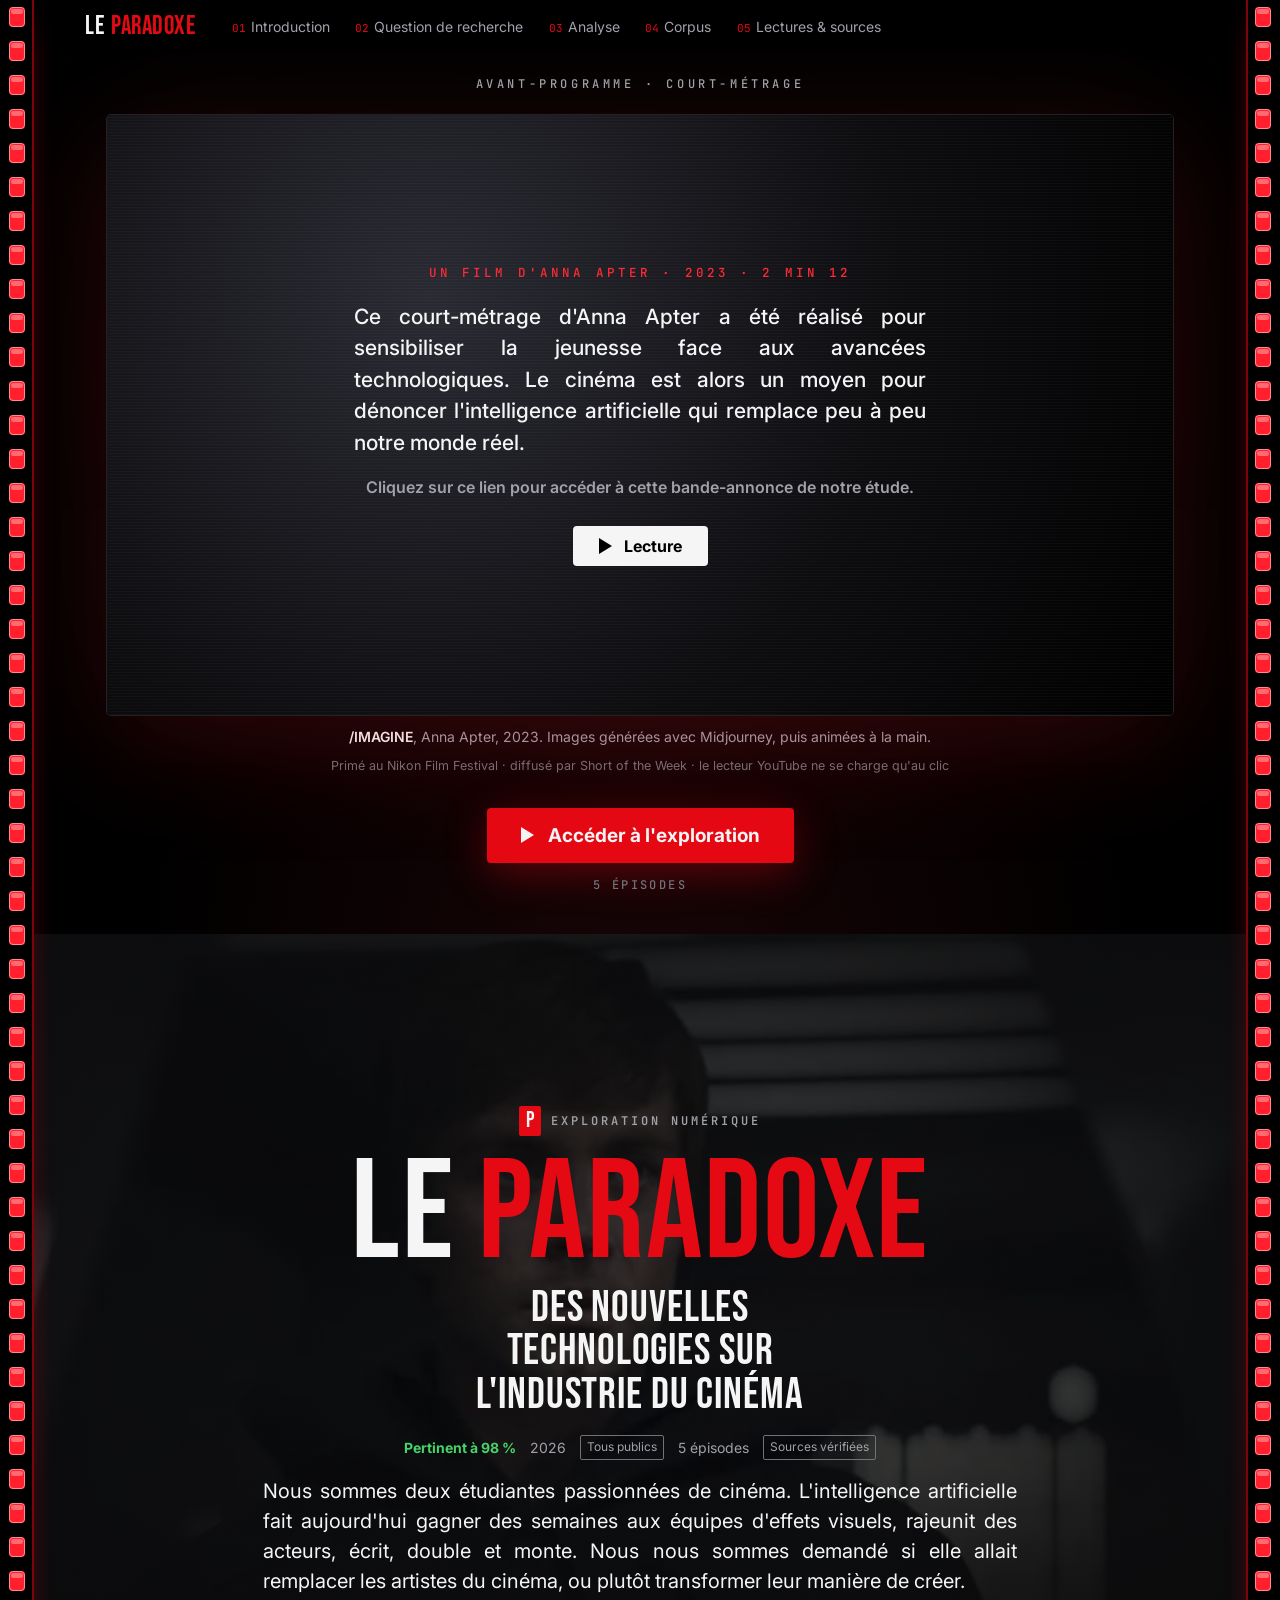
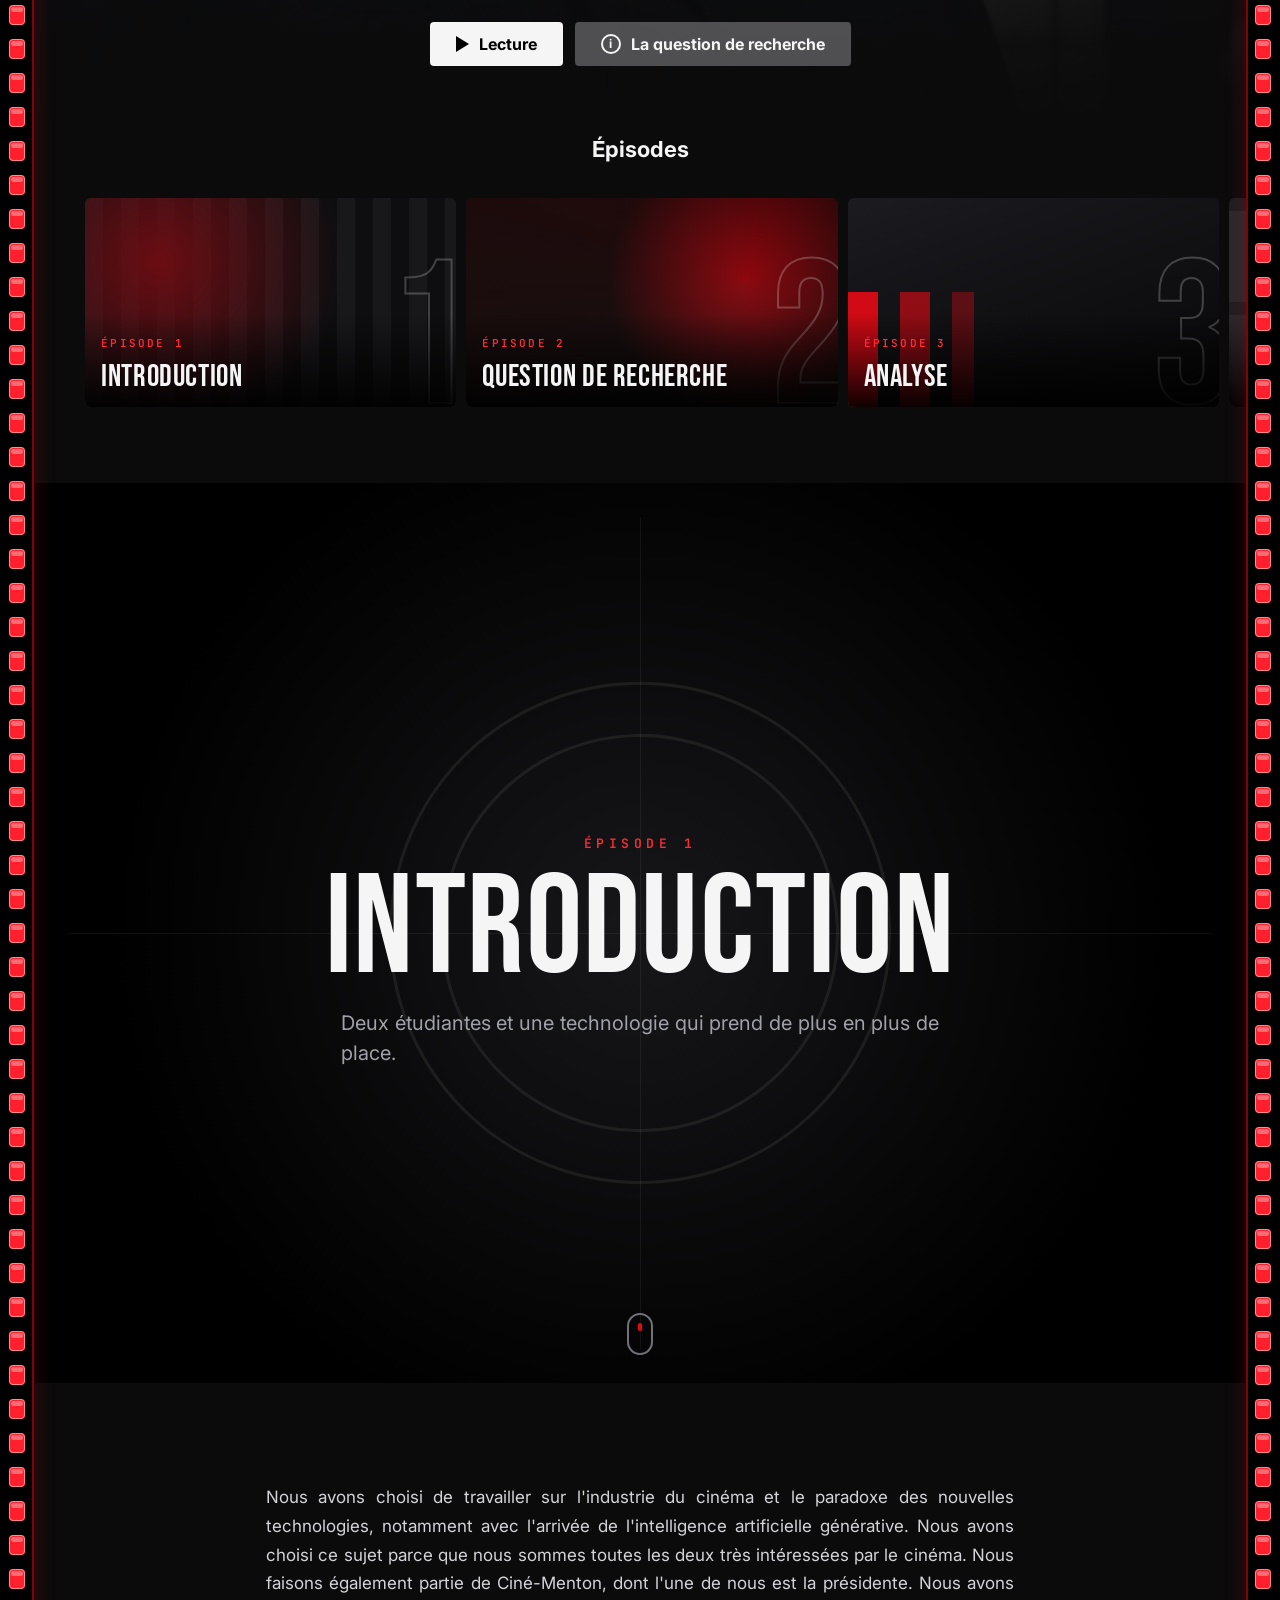
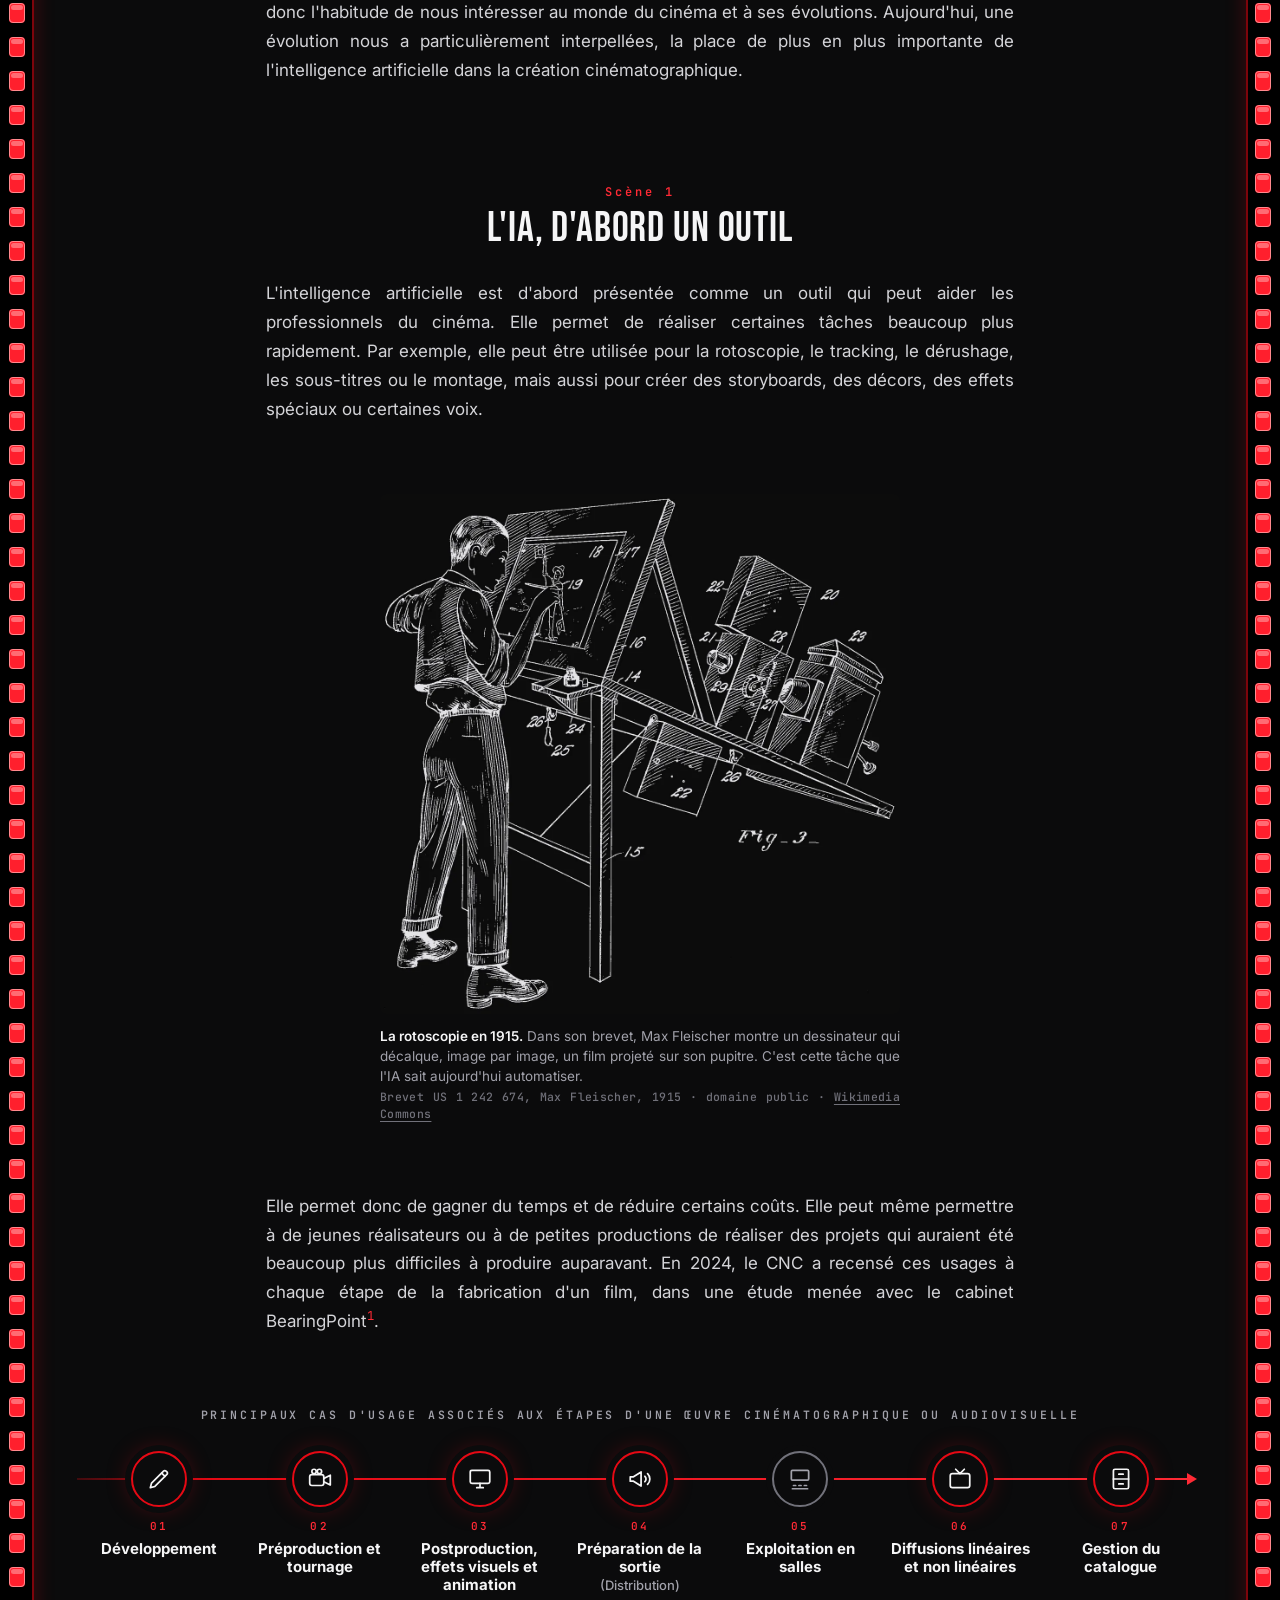
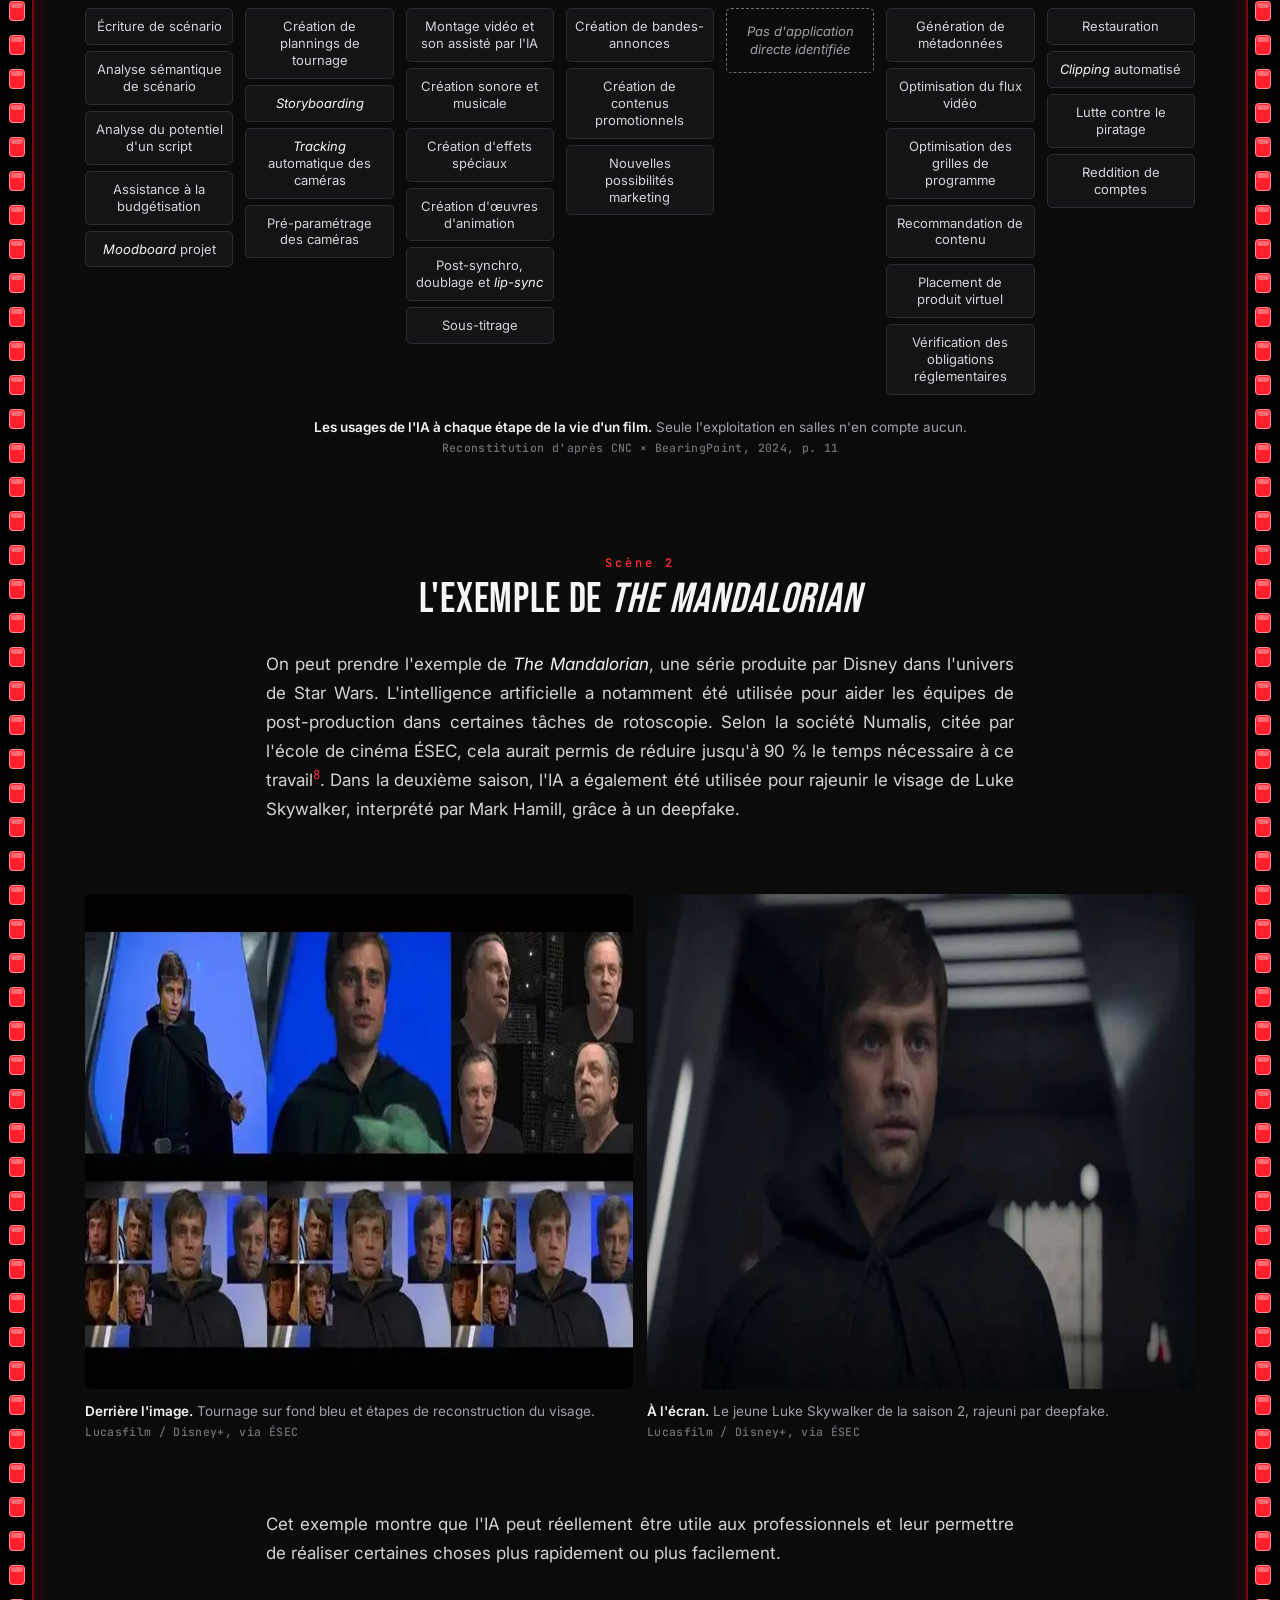
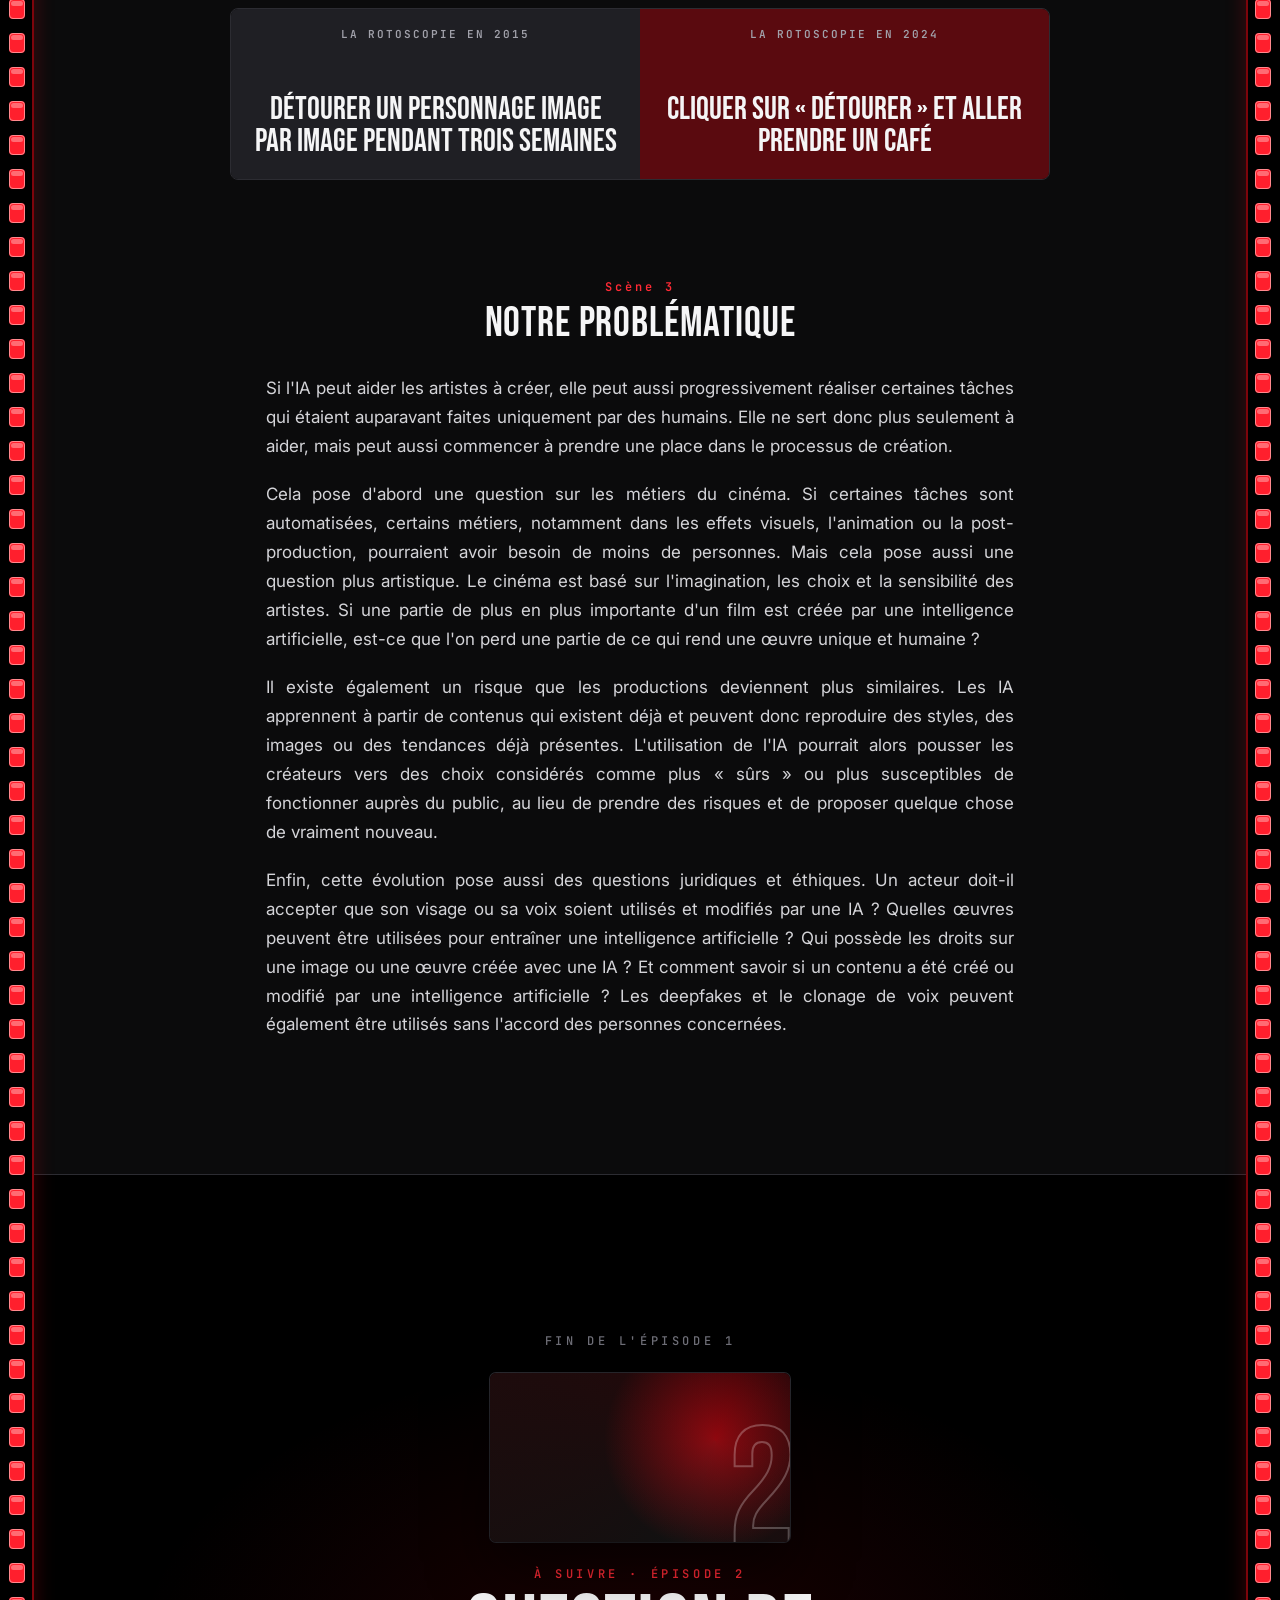
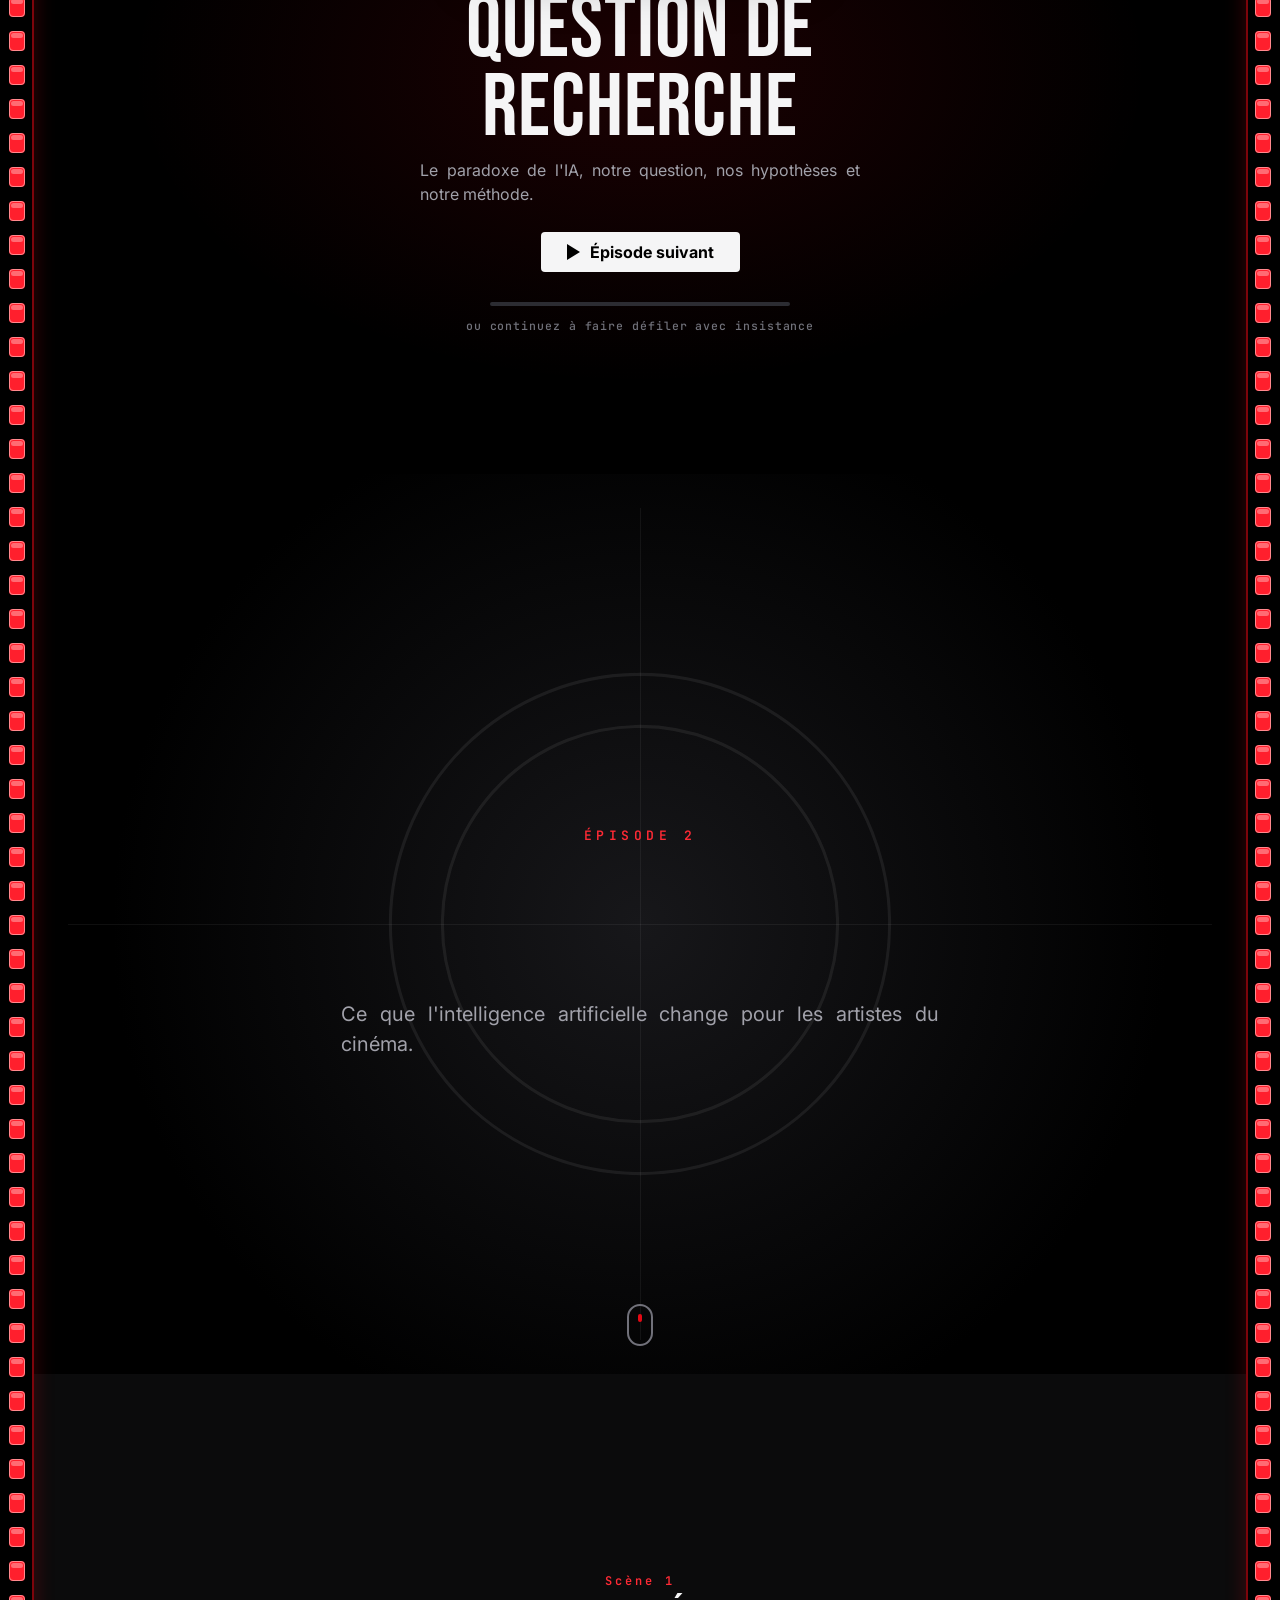
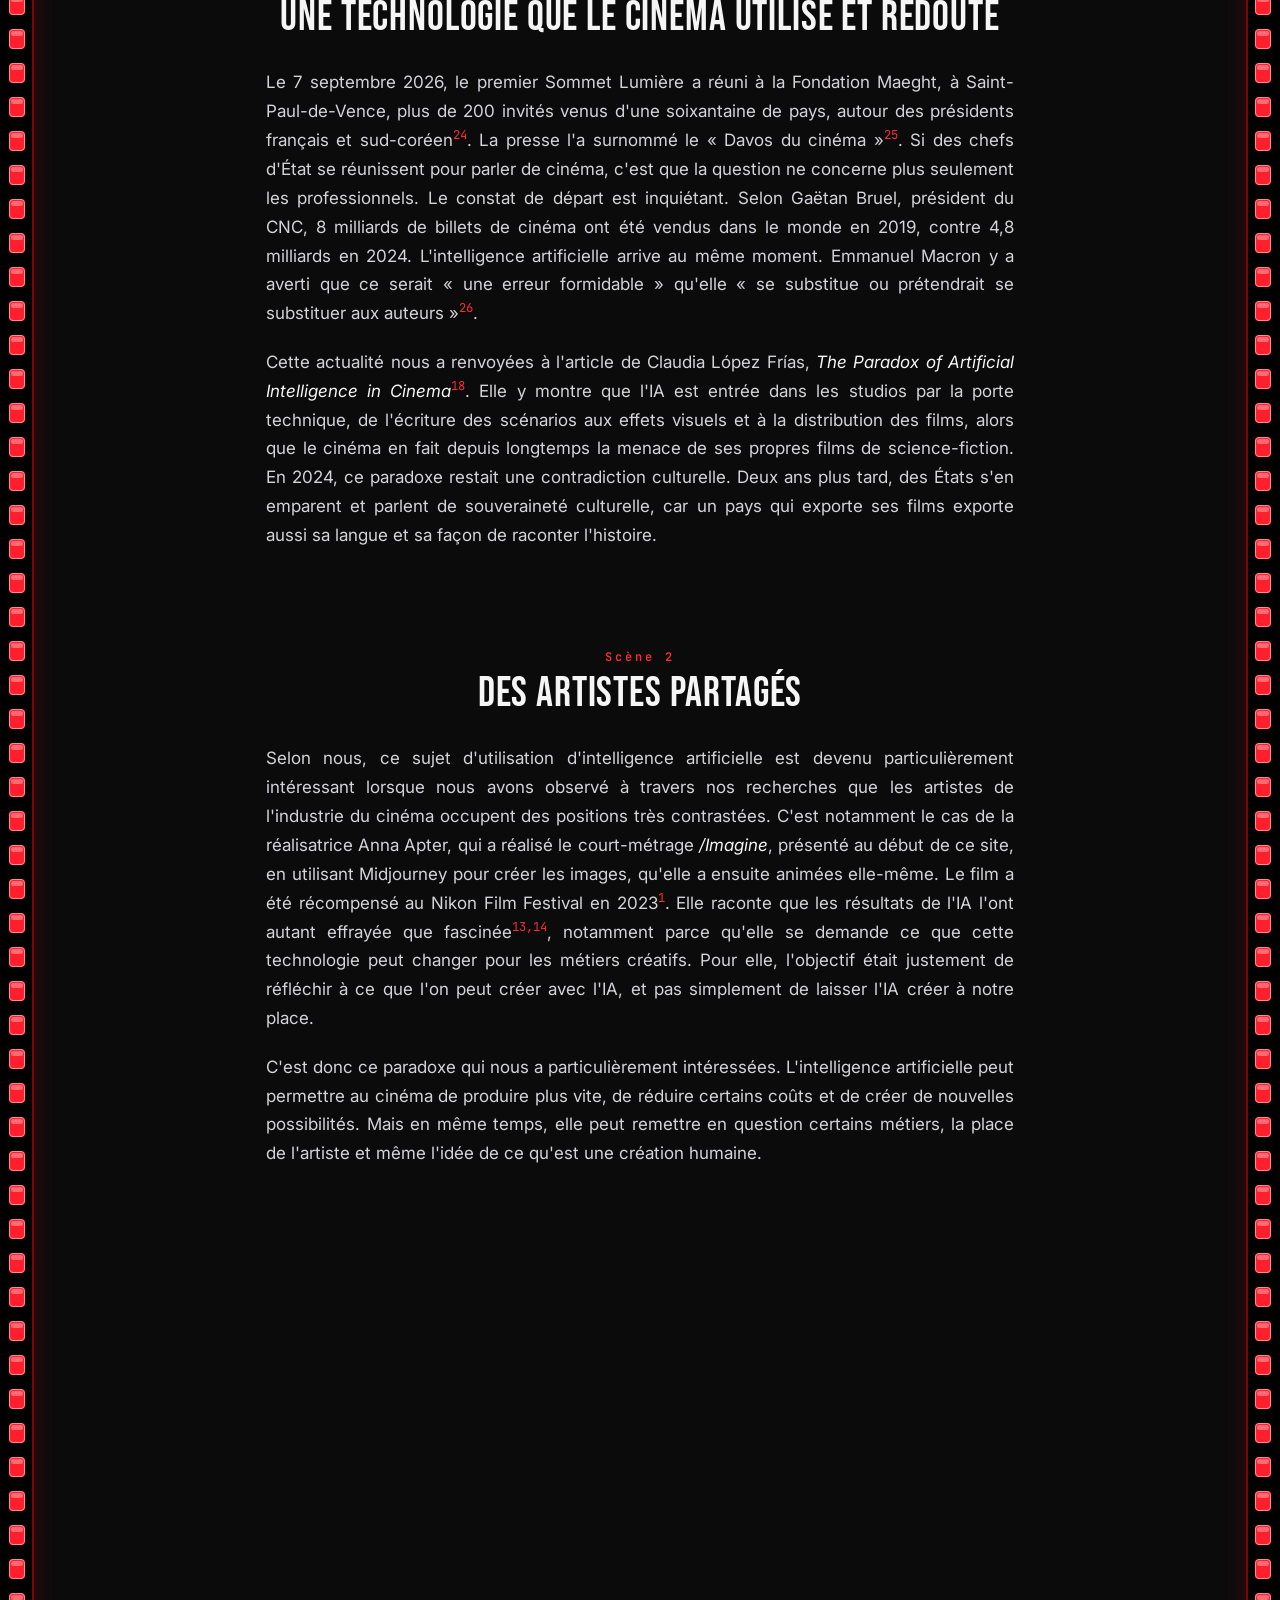
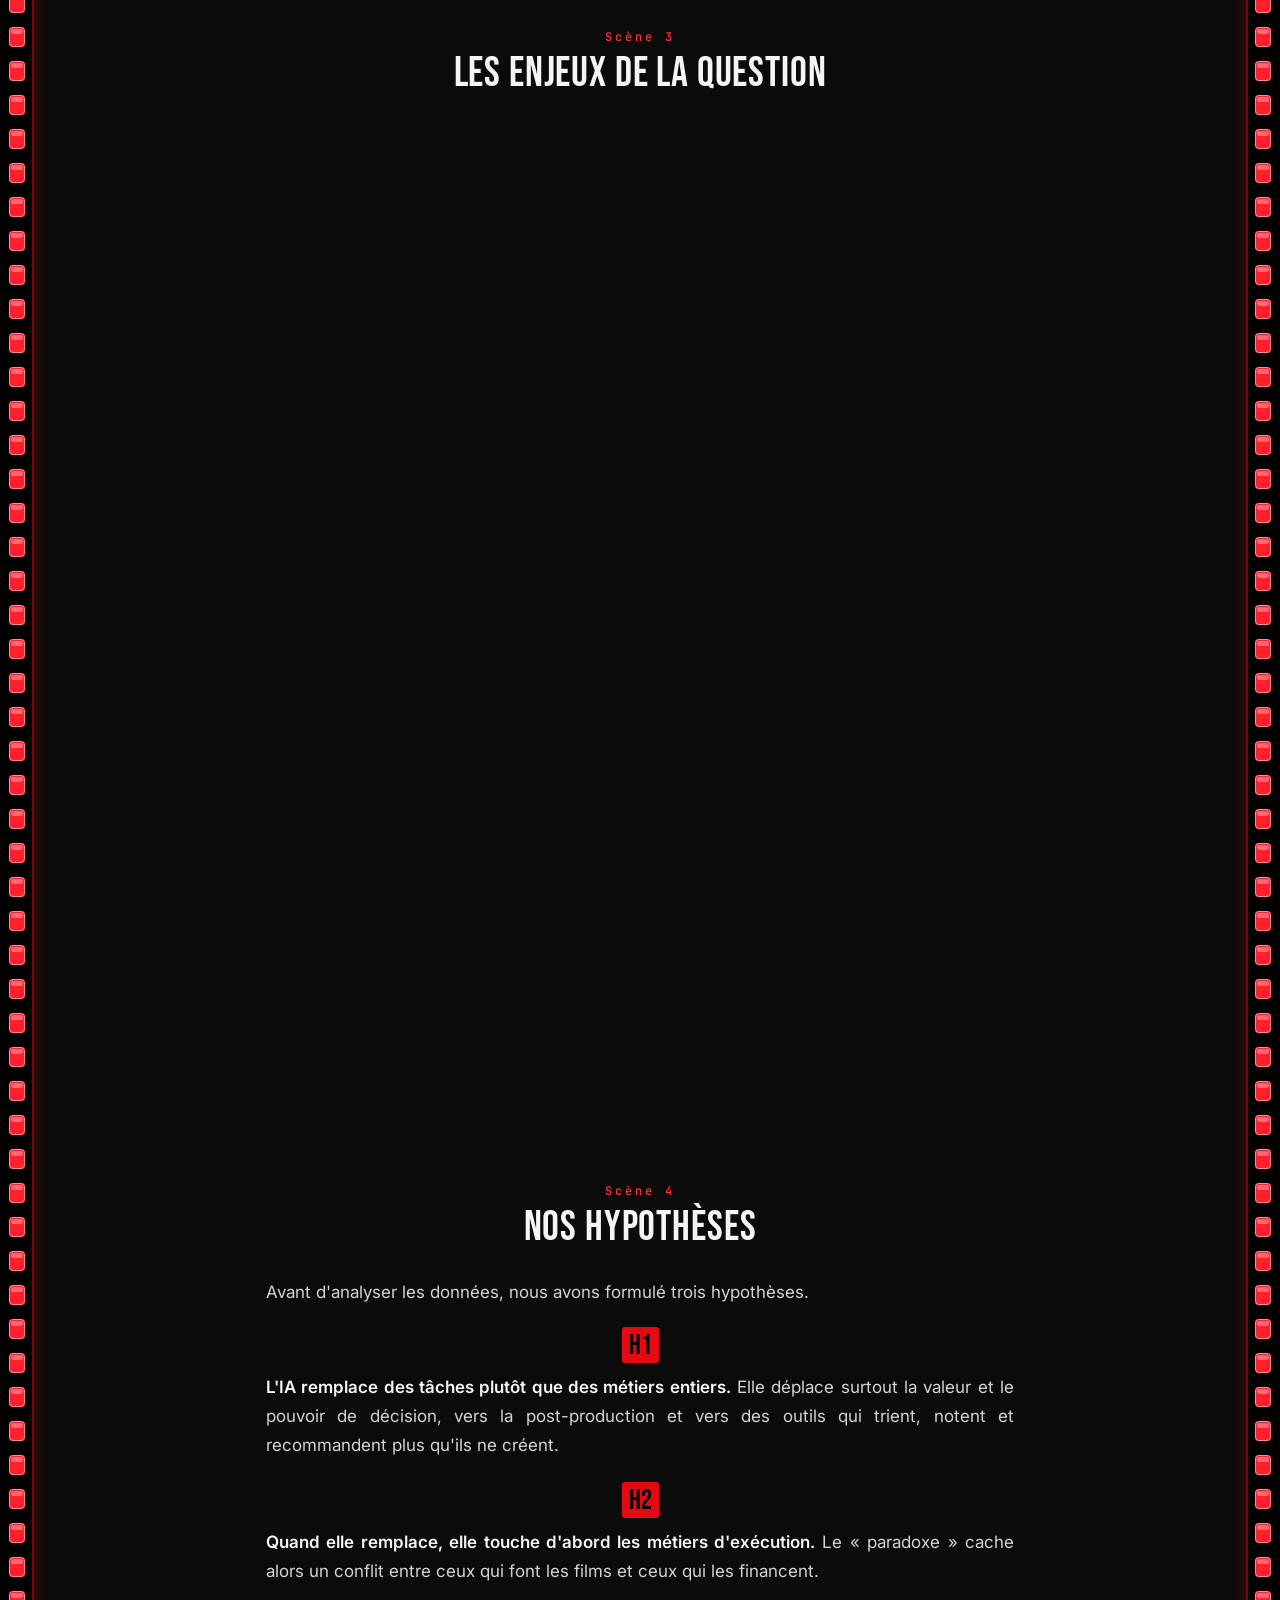
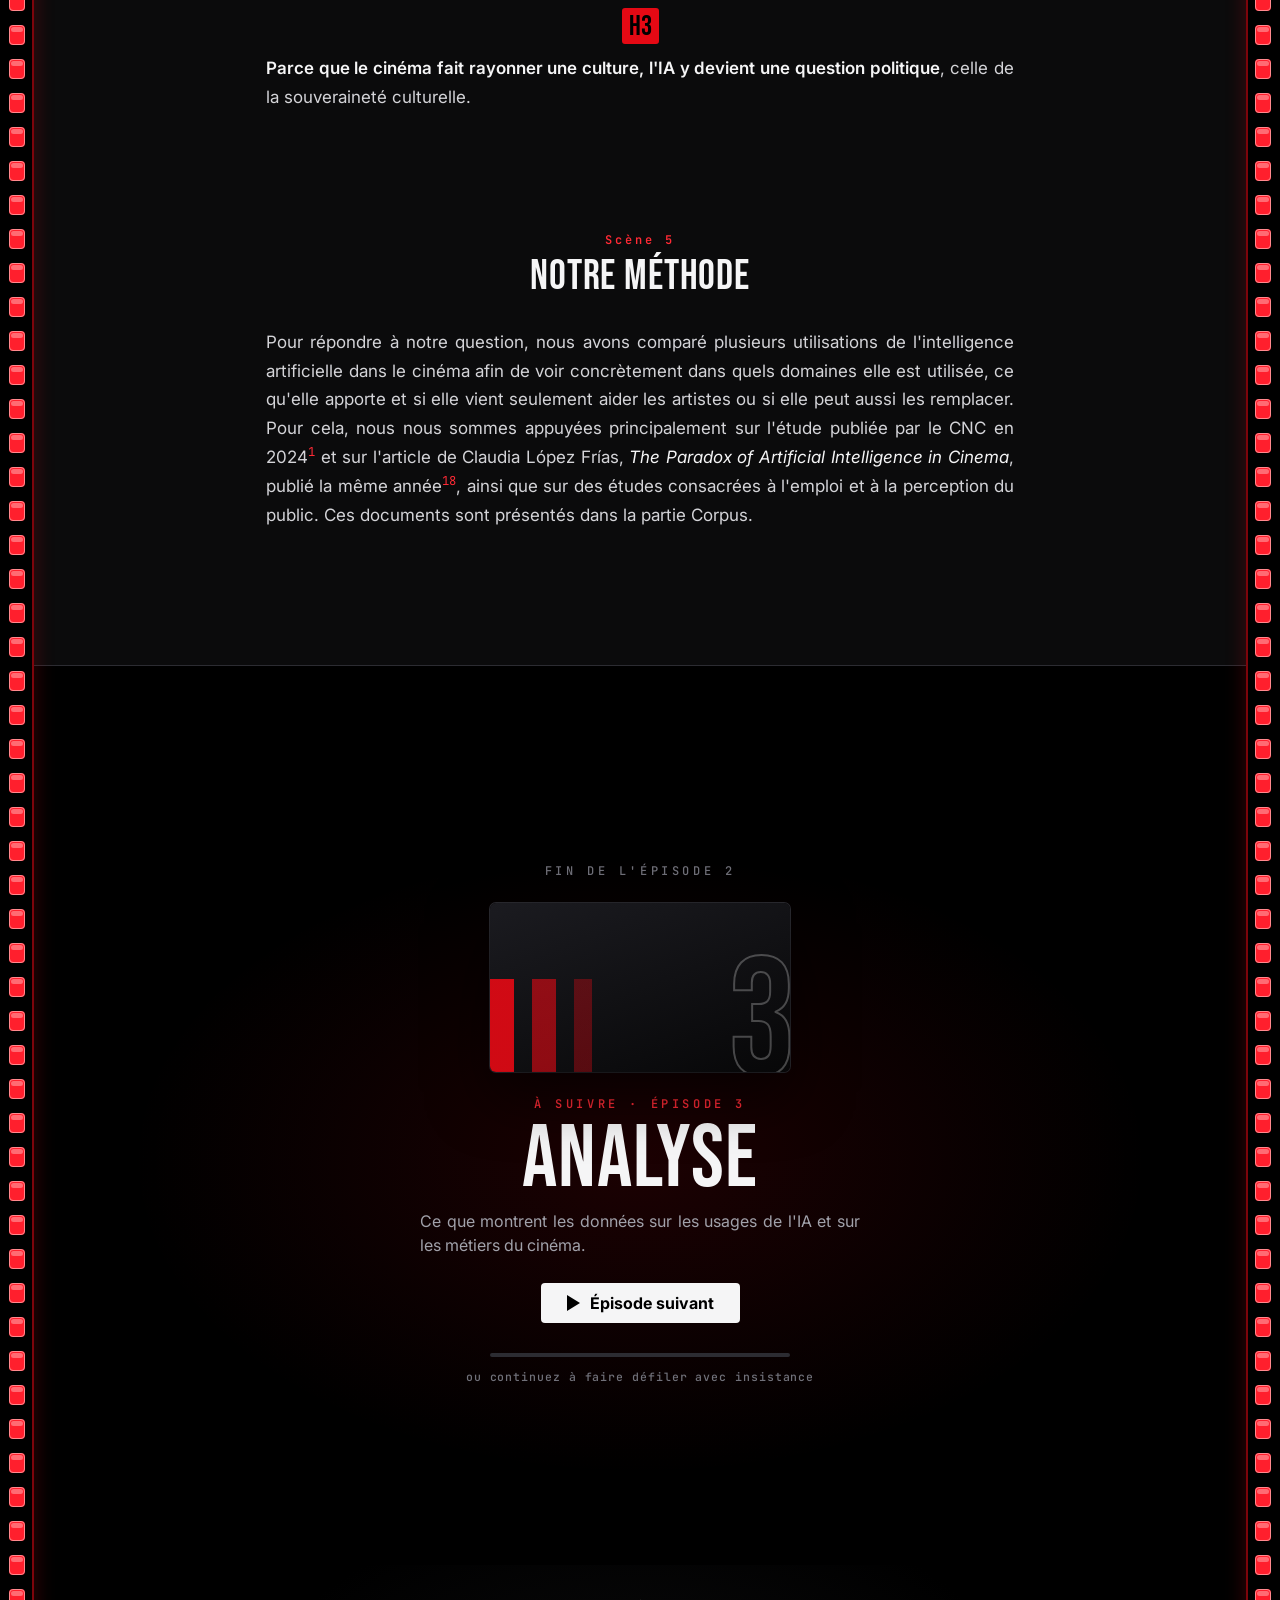
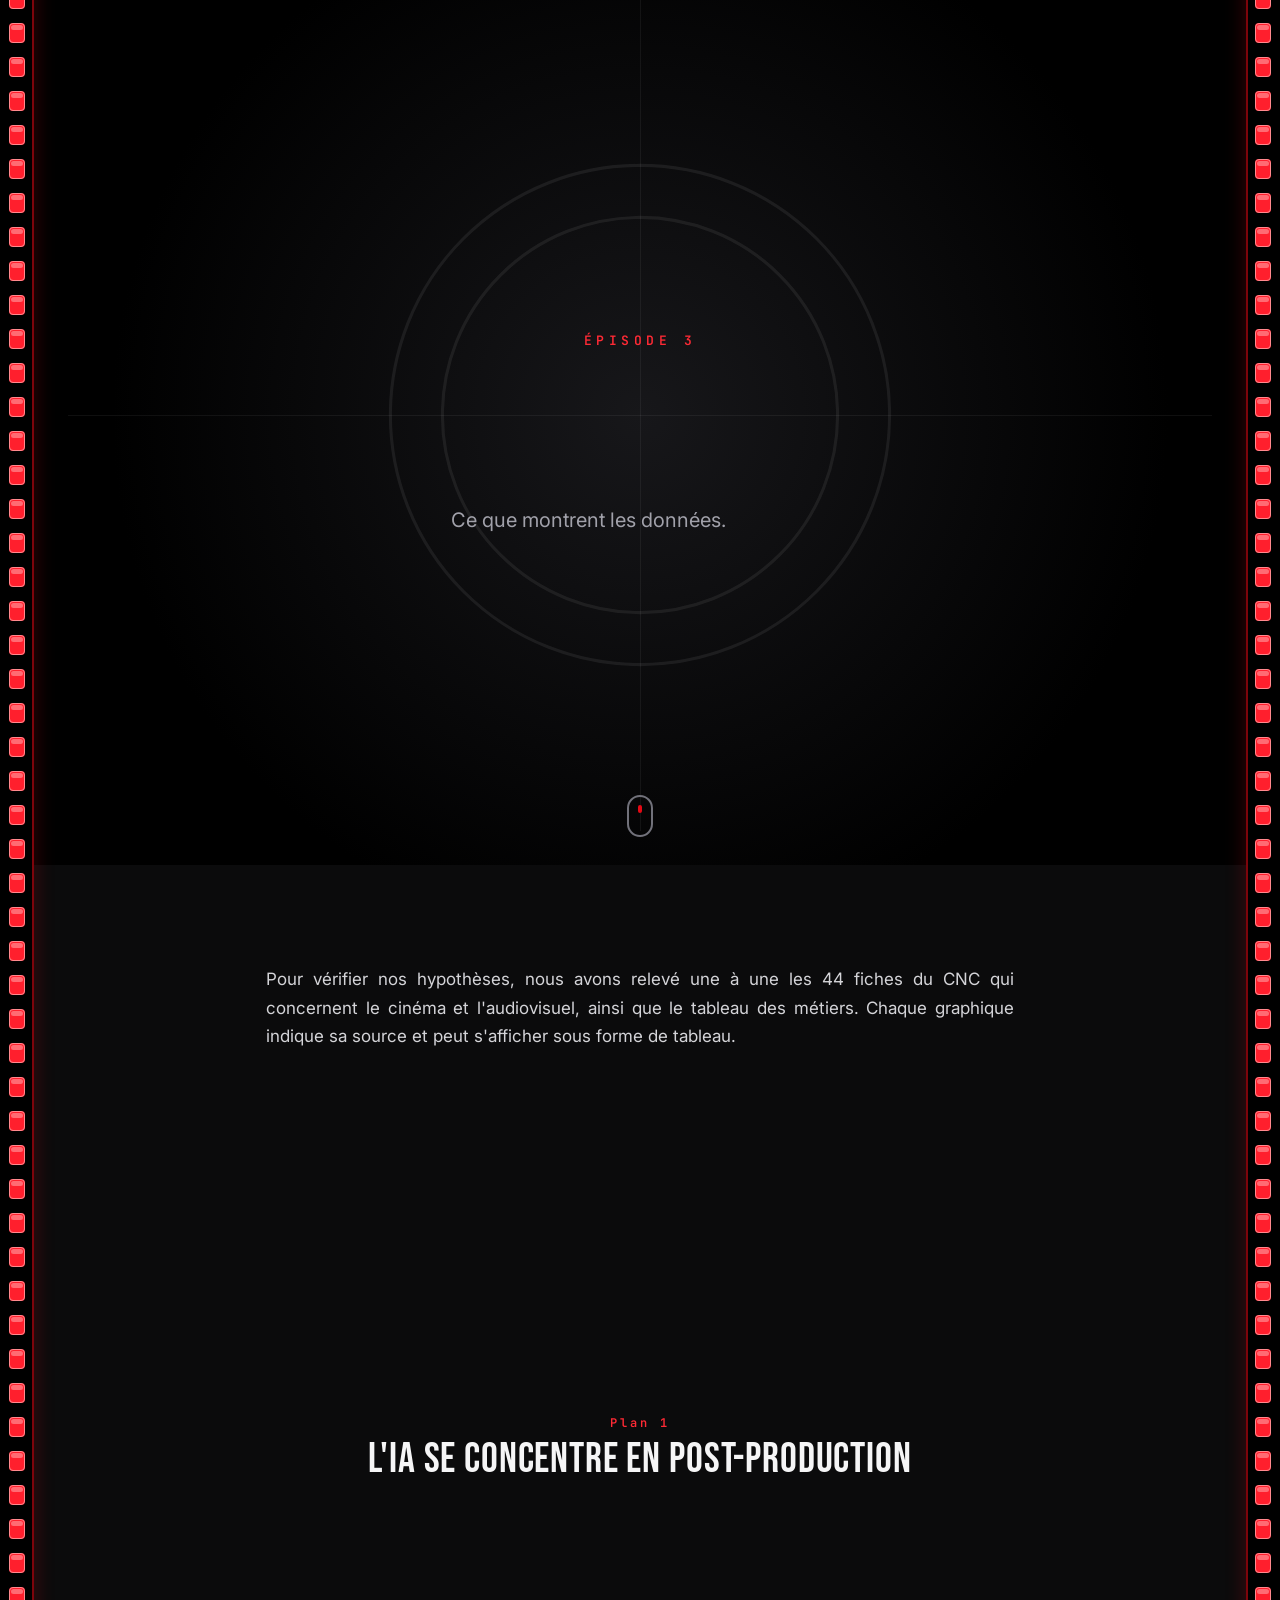
==== commit 9b8df4ad: "Question de recherche enrichie, hypothèse politique, texte justifié - Question de recherche : nouvel" ====
--- a/exploration/index.html
+++ b/exploration/index.html
@@ -22,7 +22,7 @@
 <link rel="preconnect" href="https://fonts.googleapis.com">
 <link rel="preconnect" href="https://fonts.gstatic.com" crossorigin>
 <link rel="stylesheet" href="https://fonts.googleapis.com/css2?family=Bebas+Neue&family=Inter:wght@400;500;600;700&family=JetBrains+Mono:wght@500;600&display=swap">
-<link rel="stylesheet" href="css/site.css?v=32">
+<link rel="stylesheet" href="css/site.css?v=36">
 </head>
 <body>
 
@@ -147,7 +147,7 @@
 
   <div class="corps">
     <div class="prose" data-compte>
-      <p>Nous avons choisi de travailler sur l'industrie du cinéma et le paradoxe des nouvelles technologies, notamment avec l'arrivée de l'intelligence artificielle générative. Nous avons choisi ce sujet parce que nous sommes toutes les deux très intéressées par le cinéma. Nous faisons également partie de la Station Cinéma d'Argenton, dont l'une de nous est la présidente. Nous avons donc l'habitude de nous intéresser au monde du cinéma et à ses évolutions. Aujourd'hui, une évolution nous a particulièrement interpellées, la place de plus en plus importante de l'intelligence artificielle dans la création cinématographique.</p>
+      <p>Nous avons choisi de travailler sur l'industrie du cinéma et le paradoxe des nouvelles technologies, notamment avec l'arrivée de l'intelligence artificielle générative. Nous avons choisi ce sujet parce que nous sommes toutes les deux très intéressées par le cinéma. Nous faisons également partie de Ciné-Menton, dont l'une de nous est la présidente. Nous avons donc l'habitude de nous intéresser au monde du cinéma et à ses évolutions. Aujourd'hui, une évolution nous a particulièrement interpellées, la place de plus en plus importante de l'intelligence artificielle dans la création cinématographique.</p>
 
       <h3><span class="sc">Scène 1</span>L'IA, d'abord un outil</h3>
       <p>L'intelligence artificielle est d'abord présentée comme un outil qui peut aider les professionnels du cinéma. Elle permet de réaliser certaines tâches beaucoup plus rapidement. Par exemple, elle peut être utilisée pour la rotoscopie, le tracking, le dérushage, les sous-titres ou le montage, mais aussi pour créer des storyboards, des décors, des effets spéciaux ou certaines voix.</p>
@@ -240,7 +240,11 @@
 
   <div class="corps">
     <div class="prose" data-compte>
-      <h3><span class="sc">Scène 1</span>Des artistes partagés</h3>
+      <h3><span class="sc">Scène 1</span>Une technologie que le cinéma utilise et redoute</h3>
+      <p>Le 7 septembre 2026, le premier Sommet Lumière a réuni à la Fondation Maeght, à Saint-Paul-de-Vence, plus de 200 invités venus d'une soixantaine de pays, autour des présidents français et sud-coréen<a class="appel" href="#ref-24">24</a>. La presse l'a surnommé le «&nbsp;Davos du cinéma&nbsp;»<a class="appel" href="#ref-25">25</a>. Si des chefs d'État se réunissent pour parler de cinéma, c'est que la question ne concerne plus seulement les professionnels. Le constat de départ est inquiétant. Selon Gaëtan Bruel, président du CNC, 8 milliards de billets de cinéma ont été vendus dans le monde en 2019, contre 4,8 milliards en 2024. L'intelligence artificielle arrive au même moment. Emmanuel Macron y a averti que ce serait «&nbsp;une erreur formidable&nbsp;» qu'elle «&nbsp;se substitue ou prétendrait se substituer aux auteurs&nbsp;»<a class="appel" href="#ref-26">26</a>.</p>
+      <p>Cette actualité nous a renvoyées à l'article de Claudia López Frías, <em>The Paradox of Artificial Intelligence in Cinema</em><a class="appel" href="#ref-18">18</a>. Elle y montre que l'IA est entrée dans les studios par la porte technique, de l'écriture des scénarios aux effets visuels et à la distribution des films, alors que le cinéma en fait depuis longtemps la menace de ses propres films de science-fiction. En 2024, ce paradoxe restait une contradiction culturelle. Deux ans plus tard, des États s'en emparent et parlent de souveraineté culturelle, car un pays qui exporte ses films exporte aussi sa langue et sa façon de raconter l'histoire.</p>
+
+      <h3><span class="sc">Scène 2</span>Des artistes partagés</h3>
       <p>Selon nous, ce sujet d'utilisation d'intelligence artificielle est devenu particulièrement intéressant lorsque nous avons observé à travers nos recherches que les artistes de l'industrie du cinéma occupent des positions très contrastées. C'est notamment le cas de la réalisatrice Anna Apter, qui a réalisé le court-métrage <em>/Imagine</em>, présenté au début de ce site, en utilisant Midjourney pour créer les images, qu'elle a ensuite animées elle-même. Le film a été récompensé au Nikon Film Festival en 2023<a class="appel" href="#ref-1">1</a>. Elle raconte que les résultats de l'IA l'ont autant effrayée que fascinée<a class="appel" href="#ref-13">13</a><span class="appel">,</span><a class="appel" href="#ref-14">14</a>, notamment parce qu'elle se demande ce que cette technologie peut changer pour les métiers créatifs. Pour elle, l'objectif était justement de réfléchir à ce que l'on peut créer avec l'IA, et pas simplement de laisser l'IA créer à notre place.</p>
       <p>C'est donc ce paradoxe qui nous a particulièrement intéressées. L'intelligence artificielle peut permettre au cinéma de produire plus vite, de réduire certains coûts et de créer de nouvelles possibilités. Mais en même temps, elle peut remettre en question certains métiers, la place de l'artiste et même l'idée de ce qu'est une création humaine.</p>
     </div>
@@ -251,7 +255,7 @@
     </div>
 
     <div class="prose" data-compte>
-      <h3><span class="sc">Scène 2</span>Les enjeux de la question</h3>
+      <h3><span class="sc">Scène 3</span>Les enjeux de la question</h3>
     </div>
     <div class="grille-4 large apparait" data-compte>
       <div class="tension"><span class="n">01</span><h4>Les métiers</h4><p>Quelles tâches disparaissent, lesquelles changent, et quels métiers sont les plus touchés&nbsp;?</p></div>
@@ -268,15 +272,15 @@
     </figure>
 
     <div class="prose" data-compte>
-      <h3><span class="sc">Scène 3</span>Nos hypothèses</h3>
+      <h3><span class="sc">Scène 4</span>Nos hypothèses</h3>
       <p>Avant d'analyser les données, nous avons formulé trois hypothèses.</p>
       <ol class="hypotheses">
-        <li><strong>L'IA remplace des tâches plutôt que des métiers entiers.</strong> Dans la plupart des cas, elle transforme d'abord la façon de travailler.</li>
-        <li><strong>Quand elle remplace, elle touche d'abord les métiers d'exécution</strong>, beaucoup plus que ceux de conception.</li>
-        <li><strong>La valeur se déplace</strong> du tournage vers la post-production et vers la maîtrise des outils.</li>
+        <li><strong>L'IA remplace des tâches plutôt que des métiers entiers.</strong> Elle déplace surtout la valeur et le pouvoir de décision, vers la post-production et vers des outils qui trient, notent et recommandent plus qu'ils ne créent.</li>
+        <li><strong>Quand elle remplace, elle touche d'abord les métiers d'exécution.</strong> Le «&nbsp;paradoxe&nbsp;» cache alors un conflit entre ceux qui font les films et ceux qui les financent.</li>
+        <li><strong>Parce que le cinéma fait rayonner une culture, l'IA y devient une question politique</strong>, celle de la souveraineté culturelle.</li>
       </ol>
 
-      <h3><span class="sc">Scène 4</span>Notre méthode</h3>
+      <h3><span class="sc">Scène 5</span>Notre méthode</h3>
       <p>Pour répondre à notre question, nous avons comparé plusieurs utilisations de l'intelligence artificielle dans le cinéma afin de voir concrètement dans quels domaines elle est utilisée, ce qu'elle apporte et si elle vient seulement aider les artistes ou si elle peut aussi les remplacer. Pour cela, nous nous sommes appuyées principalement sur l'étude publiée par le CNC en 2024<a class="appel" href="#ref-1">1</a> et sur l'article de Claudia López Frías, <em>The Paradox of Artificial Intelligence in Cinema</em>, publié la même année<a class="appel" href="#ref-18">18</a>, ainsi que sur des études consacrées à l'emploi et à la perception du public. Ces documents sont présentés dans la partie Corpus.</p>
     </div>
   </div>
@@ -311,7 +315,7 @@
 
   <div class="corps">
     <div class="prose" data-compte>
-      <p>Pour vérifier nos hypothèses, nous avons repris les données de l'étude du CNC. Nous avons relevé une à une les 44 fiches qui concernent le cinéma et l'audiovisuel, avec leurs notes, ainsi que le tableau des métiers. Chaque graphique indique la page du rapport dont il est tiré, et peut aussi s'afficher sous forme de tableau.</p>
+      <p>Pour vérifier nos hypothèses, nous avons relevé une à une les 44 fiches du CNC qui concernent le cinéma et l'audiovisuel, ainsi que le tableau des métiers. Chaque graphique indique sa source et peut s'afficher sous forme de tableau.</p>
     </div>
 
     <div class="chiffres large apparait" data-compte>
@@ -336,7 +340,7 @@
       <p class="graphe__src">D'après CNC × BearingPoint, 2024, p. 40.</p>
     </div>
     <div class="prose" data-compte>
-      <p>Plus de la moitié des usages identifiés, 23 sur 44, concernent la post-production et l'animation. C'est aussi la seule étape dont l'impact potentiel est noté 5 sur 5 par le CNC. Le tournage n'en compte que 3, et l'exploitation en salles aucun. L'IA ne transforme donc pas le cinéma de manière uniforme. Elle intervient surtout après le tournage, ce que le CNC appelle un «&nbsp;transfert de valeur&nbsp;» des industries de tournage vers la post-production. Notre troisième hypothèse se vérifie.</p>
+      <p>Plus de la moitié des usages, 23 sur 44, concernent la post-production et l'animation, seule étape notée 5 sur 5. Le tournage n'en compte que 3, et l'exploitation en salles aucun. L'IA intervient donc surtout après le tournage, ce que le CNC appelle un «&nbsp;transfert de valeur&nbsp;» vers la post-production. C'est un premier argument pour notre première hypothèse.</p>
     </div>
 
     <figure class="figure figure--sombre photo large apparait">
@@ -361,7 +365,7 @@
       <p class="graphe__src">D'après les fiches cas d'usage du rapport CNC × BearingPoint, 2024, p. 46-101. Notes de maturité et d'impact de 0 à 3 (p. 44). Relevé réalisé par nos soins.</p>
     </div>
     <div class="prose" data-compte>
-      <p>Ce graphique place chaque cas d'usage selon les deux notes données par le CNC, la maturité de la technologie et l'impact attendu sur les métiers. La plupart des points se trouvent au milieu du graphique. Dans ces cas, l'IA assiste les professionnels ou automatise une partie de leurs tâches. Seuls quatre cas atteignent le niveau le plus élevé. Il s'agit du bruitage, du doublage en langue étrangère, du sous-titrage et de la création de métadonnées. Aucun ne concerne l'écriture, la mise en scène ou le jeu d'acteur. Notre première hypothèse se vérifie donc, puisque l'IA remplace des tâches bien plus que des métiers entiers.</p>
+      <p>La plupart des points se trouvent au milieu du graphique, là où l'IA assiste les professionnels ou automatise une partie de leurs tâches. Seuls quatre cas atteignent le niveau le plus élevé. Il s'agit du bruitage, du doublage en langue étrangère, du sous-titrage et de la création de métadonnées. Aucun ne concerne l'écriture, la mise en scène ou le jeu d'acteur. L'article de López Frías va dans le même sens, car la plupart des outils qu'il cite trient, notent ou recommandent. ScriptBook affirme par exemple avoir repéré après coup 22 des 32 films déficitaires de Sony en analysant leurs scénarios<a class="appel" href="#ref-18">18</a>. Notre première hypothèse se vérifie donc. L'IA remplace des tâches bien plus que des métiers, et elle pèse surtout sur les décisions.</p>
     </div>
 
     <!-- 3. métiers -->
@@ -385,8 +389,8 @@
       <p class="graphe__src">D'après CNC × BearingPoint, 2024, p. 26. Niveaux relevés sur la planche originale.</p>
     </div>
     <div class="prose" data-compte>
-      <p>C'est le graphique qui nous a le plus appris. On pourrait penser que les métiers techniques sont les plus menacés et les métiers artistiques les mieux protégés. Ce n'est pas tout à fait le cas. Dans la famille artistique, les doubleurs, les storyboarders, les traducteurs et les bruiteurs sont classés en risque fort. À l'inverse, les réalisateurs, les scénaristes, les compositeurs et les comédiens sont très peu exposés. La différence ne se fait donc pas entre les métiers techniques et les métiers artistiques, mais entre les métiers qui conçoivent une œuvre et ceux qui exécutent la vision de quelqu'un d'autre. Cela confirme notre deuxième hypothèse.</p>
-      <p>Le rapport imagine aussi plusieurs évolutions possibles. Le bruiteur pourrait devenir un rédacteur de prompts, le réalisateur pourrait créer lui-même son storyboard avec l'IA, et une seule personne pourrait un jour prendre en charge tout le travail du son. Ces métiers ne disparaissent pas forcément, mais ils changent profondément.</p>
+      <p>On pourrait penser que les métiers techniques sont les plus menacés et les métiers artistiques les mieux protégés. Ce n'est pas tout à fait le cas. Dans la famille artistique, les doubleurs, les storyboarders, les traducteurs et les bruiteurs sont classés en risque fort. À l'inverse, les réalisateurs, les scénaristes, les compositeurs et les comédiens sont très peu exposés. La différence ne se fait donc pas entre les métiers techniques et les métiers artistiques, mais entre les métiers qui conçoivent une œuvre et ceux qui exécutent la vision de quelqu'un d'autre. Cela confirme notre deuxième hypothèse.</p>
+      <p>Ce partage explique aussi le conflit. Ceux qui mettent en scène la menace de la machine ne sont pas ceux qui achètent les outils. En 2023, scénaristes et acteurs se sont mis en grève à Hollywood. En France, le 26 février 2026, le comédien de doublage Emmanuel Curtil a profité de la cérémonie des César pour réclamer une loi protégeant son métier<a class="appel" href="#ref-21">21</a>. Une première étude du CNC, d'Audiens et de l'Afdas estime pourtant que l'IA a pour l'instant un effet «&nbsp;limité voire inexistant&nbsp;» sur l'emploi des doubleurs. La crainte précède donc les effets.</p>
     </div>
 
     <!-- 4. employeurs -->
@@ -396,7 +400,7 @@
     <div class="chiffres large apparait" id="g-cvl" data-anime></div>
     <p class="graphe__src large" style="margin-top:12px">D'après CVL Economics, <em>Future Unscripted</em>, janvier 2024, enquête auprès de 300 dirigeants.</p>
     <div class="prose" data-compte>
-      <p>Les données américaines sont plus inquiétantes. D'après l'enquête de CVL Economics, les dirigeants du divertissement prévoient environ 204&nbsp;000 emplois «&nbsp;perturbés&nbsp;» d'ici 2026, dont plus d'un emploi sur cinq dans le cinéma, la télévision et l'animation<a class="appel" href="#ref-3">3</a>. Ces chiffres sont cependant à lire avec prudence. Ce sont des prévisions faites par les employeurs, dans une enquête commandée par un syndicat, et le mot «&nbsp;perturbé&nbsp;» regroupe les postes supprimés, remplacés ou simplement fusionnés.</p>
+      <p>Aux États-Unis, les dirigeants interrogés par CVL Economics prévoient environ 204&nbsp;000 emplois «&nbsp;perturbés&nbsp;» d'ici 2026<a class="appel" href="#ref-3">3</a>. Ce sont toutefois des prévisions d'employeurs, et le mot «&nbsp;perturbé&nbsp;» regroupe postes supprimés, remplacés ou fusionnés.</p>
       <p>Le CNC montre que l'effet sur l'emploi dépend surtout de ce que les producteurs choisissent de faire avec l'IA.</p>
     </div>
     <div class="graphe large apparait" style="max-width:900px">
@@ -408,7 +412,7 @@
       <p>Une seule de ces quatre stratégies fait baisser le volume de travail, celle qui consiste à faire le même film pour moins cher. L'IA ne décide donc pas seule du sort des artistes. Ce sont des choix économiques, et donc humains.</p>
       <aside class="encadre">
         <h4>Prévision ou constat&nbsp;?</h4>
-        <p>Le chiffre le plus impressionnant de nos lectures, une baisse de 90 % des coûts de l'animation d'ici fin 2026, est une estimation de Jeffrey Katzenberg, patron de DreamWorks, faite fin 2023 et rapportée par le CNC. Ce n'est pas un résultat d'étude. Ce travail nous a appris à distinguer ce qui est mesuré, ce qui est estimé par des experts, et ce qui est annoncé par ceux qui ont intérêt à l'annoncer.</p>
+        <p>La baisse de 90 % des coûts de l'animation d'ici fin 2026, souvent citée, est une estimation de Jeffrey Katzenberg, patron de DreamWorks, et non un résultat d'étude. Il faut distinguer ce qui est mesuré de ce qui est annoncé.</p>
       </aside>
     </div>
 
@@ -422,7 +426,7 @@
       <p class="graphe__src">D'après CNC, <em>Perception par le public de l'utilisation de l'IA dans la création</em>, septembre 2024.</p>
     </div>
     <div class="prose" data-compte>
-      <p>Le CNC a aussi interrogé le grand public en 2024. Seul un tiers des Français a un avis positif sur l'IA dans la création, mais c'est le cas de la moitié des moins de 30 ans et des trois quarts des personnes qui connaissent bien l'IA<a class="appel" href="#ref-2">2</a>. Les effets visuels créés avec l'IA sont largement acceptés, alors que les œuvres entièrement générées et les acteurs virtuels sont majoritairement rejetés. La plupart des personnes interrogées veulent aussi être prévenues quand l'IA a été utilisée. Les moins de 30 ans, qui entreront bientôt dans ces métiers, l'abordent donc avec moins de méfiance que leurs aînés.</p>
+      <p>Seul un tiers des Français a un avis positif sur l'IA dans la création, mais c'est le cas de la moitié des moins de 30 ans<a class="appel" href="#ref-2">2</a>. Les effets visuels créés avec l'IA sont largement acceptés, alors que les œuvres entièrement générées et les acteurs virtuels sont majoritairement rejetés, et la plupart des personnes interrogées veulent être prévenues quand l'IA a servi.</p>
     </div>
 
     <figure class="figure figure--sombre photo large apparait">
@@ -432,10 +436,24 @@
         <span class="credit">Coen, cinéma Maxim, Helsinki, 2024 · <a href="https://creativecommons.org/licenses/by-sa/4.0" target="_blank" rel="noopener">CC BY-SA 4.0</a> · <a href="https://commons.wikimedia.org/wiki/File:Screen_in_Maxim_Cinema_in_Kluuvi,_Helsinki,_Finland,_2024.jpg" target="_blank" rel="noopener">Wikimedia Commons</a></span></figcaption>
     </figure>
 
+    <!-- 6. politique -->
+    <div class="prose" data-compte>
+      <h3><span class="sc">Plan 6</span>Une question devenue politique</h3>
+    </div>
+    <div class="chiffres large apparait" data-compte>
+      <div class="chiffre"><b class="rouge">14/17</b><span>outils cités par López Frías appartiennent à des entreprises américaines</span><span class="src">López Frías, 2024, relevé par nos soins</span></div>
+      <div class="chiffre"><b>−40 %</b><span>de billets de cinéma vendus dans le monde entre 2019 et 2024</span><span class="src">Gaëtan Bruel, CNC</span></div>
+      <div class="chiffre"><b>1 Md€</b><span>sur cinq ans pour le partenariat Lumière entre la France et la Corée du Sud</span><span class="src">Sommet Lumière, 2026</span></div>
+      <div class="chiffre"><b data-compteur="60">60</b><span>pays environ représentés au Sommet Lumière</span><span class="src">Ministère de la Culture</span></div>
+    </div>
+    <div class="prose" data-compte>
+      <p>Ces chiffres répondent à notre troisième hypothèse. Sur les 17 outils cités par López Frías, 14 appartiennent à des entreprises américaines, 2 à des entreprises européennes et 1 à une entreprise japonaise. Or ce sont ces outils qui aident à décider quels scénarios financer et quels films recommander. La question change donc d'échelle. Au Sommet Lumière, la France et la Corée du Sud ont annoncé un fonds commun d'un milliard d'euros, présenté comme une «&nbsp;initiative dédiée au soutien de la filière de l'image et de la souveraineté culturelle&nbsp;»<a class="appel" href="#ref-27">27</a>. Il faut rester prudentes, car un sommet reste une déclaration d'intention, et il faudra voir si ces annonces deviennent des règles.</p>
+    </div>
+
     <!-- conclusion -->
     <div class="verdict apparait" data-compte>
       <p class="grand">Conclusion</p>
-      <p class="sous">Les données montrent que l'intelligence artificielle transforme la manière de créer bien plus qu'elle ne remplace les artistes du cinéma. Les réalisateurs, les scénaristes et les comédiens restent les moins exposés. En revanche, elle remplace déjà une partie du travail d'exécution, comme le doublage, le bruitage, le sous-titrage ou le storyboard, souvent confié à des débutants ou à des indépendants. La question n'est donc pas seulement de savoir si l'IA peut faire un film, mais aussi de savoir qui pourra encore apprendre ces métiers. Comme le montre l'exemple d'Anna Apter, tout dépend aussi de ce que les artistes choisissent de créer avec elle.</p>
+      <p class="sous">Les données montrent que l'intelligence artificielle transforme la manière de créer bien plus qu'elle ne remplace les artistes du cinéma. Les réalisateurs, les scénaristes et les comédiens restent les moins exposés, mais une partie du travail d'exécution, comme le doublage, le bruitage ou le sous-titrage, est déjà menacée. Le paradoxe décrit par López Frías cache surtout un conflit entre ceux qui font les films et ceux qui les financent. Et parce que les outils appartiennent presque tous à des entreprises américaines, la question est devenue politique. Comme le montre l'exemple d'Anna Apter, tout dépend de ce que les artistes, et désormais les États, choisissent de faire avec elle.</p>
     </div>
   </div>
 
@@ -477,22 +495,22 @@
       <article class="oeuvre">
         <span class="oeuvre__annee">Source principale · 2024</span>
         <h4>L'étude du CNC et de BearingPoint</h4>
-        <p>Publiée par le Centre national du cinéma et de l'image animée, elle recense les usages de l'IA à chaque étape de la vie d'une œuvre. Elle repose sur une recherche documentaire et sur une trentaine d'entretiens avec des professionnels, réalisés entre décembre 2023 et janvier 2024. Nous en avons retenu les 44 cas d'usage qui concernent le cinéma et l'audiovisuel. Chacun est noté de 0 à 3 pour la maturité de la technologie et pour son impact sur les métiers<a class="appel" href="#ref-1">1</a>.</p>
+        <p>Elle recense les usages de l'IA à chaque étape de la vie d'une œuvre, à partir d'une recherche documentaire et d'une trentaine d'entretiens avec des professionnels. Nous en avons retenu les 44 cas d'usage du cinéma et de l'audiovisuel, notés de 0 à 3 pour leur maturité et leur impact sur les métiers<a class="appel" href="#ref-1">1</a>.</p>
       </article>
       <article class="oeuvre">
         <span class="oeuvre__annee">Revue de littérature · 2024</span>
         <h4><em>The Paradox of Artificial Intelligence in Cinema</em></h4>
-        <p>Un chapitre de Claudia López Frías, chercheuse à l'Universidad Complutense de Madrid, publié dans l'ouvrage collectif <em>Comunicação, Artes e Culturas</em> (CDIG, Cultura Digital, p. 5-25). Écrit en anglais, il passe en revue les usages de l'IA à chaque étape de la fabrication d'un film, de l'écriture du scénario aux effets visuels et sonores jusqu'à la distribution, puis la façon dont les films de science-fiction représentent l'IA<a class="appel" href="#ref-18">18</a>.</p>
+        <p>Un chapitre en anglais de Claudia López Frías, chercheuse à l'Universidad Complutense de Madrid. Il passe en revue les usages de l'IA dans la fabrication des films, puis la façon dont la science-fiction la représente<a class="appel" href="#ref-18">18</a>.</p>
       </article>
       <article class="oeuvre">
         <span class="oeuvre__annee">Emploi · 2024</span>
         <h4><em>Future Unscripted</em></h4>
-        <p>Une enquête du cabinet CVL Economics, menée fin 2023 auprès de 300 dirigeants du divertissement américain et commandée par le syndicat The Animation Guild. Elle estime le nombre d'emplois qui pourraient être touchés par l'IA d'ici 2026<a class="appel" href="#ref-3">3</a>.</p>
+        <p>Une enquête de CVL Economics auprès de 300 dirigeants du divertissement américain, commandée par le syndicat The Animation Guild<a class="appel" href="#ref-3">3</a>.</p>
       </article>
       <article class="oeuvre">
         <span class="oeuvre__annee">Public · 2024</span>
         <h4>Le sondage de l'Observatoire de l'IA</h4>
-        <p>Un questionnaire du CNC, publié en septembre 2024, sur la façon dont les Français perçoivent l'utilisation de l'IA dans la création de films et de séries<a class="appel" href="#ref-2">2</a>.</p>
+        <p>Un questionnaire du CNC sur la façon dont les Français perçoivent l'IA dans la création de films et de séries<a class="appel" href="#ref-2">2</a>.</p>
       </article>
     </div>
 
@@ -519,18 +537,8 @@
       </article>
       <article class="oeuvre">
         <span class="oeuvre__annee">Film · 2022</span>
-        <h4>Fall</h4>
-        <p>Des grossièretés retirées après le tournage avec l'outil TrueSync, qui modifie le mouvement des lèvres des acteurs<a class="appel" href="#ref-1">1</a>.</p>
-      </article>
-      <article class="oeuvre">
-        <span class="oeuvre__annee">Film · 2022</span>
         <h4>Everything Everywhere All at Once</h4>
         <p>Une partie de la rotoscopie et du compositing réalisée avec l'outil Runway en post-production<a class="appel" href="#ref-1">1</a>.</p>
-      </article>
-      <article class="oeuvre">
-        <span class="oeuvre__annee">Émission · 2021</span>
-        <h4>Hôtel du Temps</h4>
-        <p>Des personnalités disparues, comme Dalida, «&nbsp;interviewées&nbsp;» par Thierry Ardisson grâce à un remplacement de visage sur des comédiens<a class="appel" href="#ref-1">1</a>.</p>
       </article>
     </div>
 
@@ -571,11 +579,11 @@
 
   <div class="corps">
     <div class="prose" data-compte>
-      <p>Les écrits sur l'IA au cinéma sont récents, nombreux et très inégaux. Il existe beaucoup d'articles de presse, quelques rapports institutionnels, mais encore peu de recherche universitaire. Pour nous y retrouver, nous avons classé nos lectures par familles, en notant pour chacune ce qu'elle apporte et ce qu'elle laisse de côté.</p>
+      <p>Les écrits sur l'IA au cinéma sont récents, nombreux et très inégaux. Nous avons classé nos lectures par familles, en notant pour chacune ce qu'elle apporte et ce qu'elle laisse de côté.</p>
 
       <h3><span class="sc">Scène 1</span>Deux textes théoriques</h3>
-      <p>Deux textes plus anciens nous ont aidées à formuler le problème. Dans <em>L'Œuvre d'art à l'époque de sa reproductibilité technique</em> (1935), Walter Benjamin montre que chaque nouvelle technique de reproduction change notre rapport à l'œuvre. Avec la photographie puis le cinéma, l'œuvre perd son «&nbsp;aura&nbsp;», c'est-à-dire sa présence unique, liée à un lieu et à un moment<a class="appel" href="#ref-6">6</a>. L'IA prolonge cette question. Que devient l'œuvre quand l'image n'est plus seulement reproduite par une machine, mais produite par elle&nbsp;?</p>
-      <p>Dans <em>Les Mondes de l'art</em> (1982), le sociologue Howard Becker rappelle qu'une œuvre n'est jamais le produit d'un seul génie. Elle naît de la coopération de nombreux métiers, dont beaucoup restent invisibles<a class="appel" href="#ref-7">7</a>. Un film en est un bon exemple, il suffit de regarder un générique. Cette idée nous a beaucoup servi, car l'IA ne remplace pas «&nbsp;l'artiste&nbsp;» en général. Elle intervient à un endroit précis de cette chaîne, et tout l'enjeu est de savoir lequel.</p>
+      <p>Dans <em>L'Œuvre d'art à l'époque de sa reproductibilité technique</em> (1935), Walter Benjamin montre qu'avec la photographie puis le cinéma, l'œuvre perd son «&nbsp;aura&nbsp;», sa présence unique<a class="appel" href="#ref-6">6</a>. L'IA prolonge cette question. Que devient l'œuvre quand l'image n'est plus seulement reproduite par une machine, mais produite par elle&nbsp;?</p>
+      <p>Dans <em>Les Mondes de l'art</em> (1982), le sociologue Howard Becker rappelle qu'une œuvre naît de la coopération de nombreux métiers, dont beaucoup restent invisibles<a class="appel" href="#ref-7">7</a>. L'IA ne remplace donc pas «&nbsp;l'artiste&nbsp;» en général. Elle intervient à un endroit précis de cette chaîne, et tout l'enjeu est de savoir lequel.</p>
 
       <h3><span class="sc">Scène 2</span>Quatre familles de sources</h3>
     </div>
@@ -627,13 +635,10 @@
     </figure>
 
     <div class="prose" data-compte>
-      <h3><span class="sc">Scène 3</span>Ce sur quoi les sources s'accordent</h3>
-      <p>Malgré leurs différences, ces sources se rejoignent sur trois points. D'abord, l'IA est déjà utilisée, surtout en post-production, pour le montage, les effets visuels, le son ou les sous-titres. Ensuite, les tâches techniques et répétitives sont beaucoup plus exposées que les tâches de conception. Le CNC écrit ainsi que les métiers «&nbsp;à forte composante créative&nbsp;», comme celui de réalisateur, ont un «&nbsp;potentiel d'automatisation faible&nbsp;»<a class="appel" href="#ref-1">1</a>. Enfin, toutes soulignent le flou juridique. Le rapport du CNC parle d'un encadrement «&nbsp;encore naissant&nbsp;», qu'il s'agisse de la jurisprudence ou des accords professionnels. L'AI Act européen, adopté en 2024, impose surtout plus de transparence sur les données d'entraînement<a class="appel" href="#ref-11">11</a>.</p>
-
-      <h3><span class="sc">Scène 4</span>Ce sur quoi elles divergent</h3>
-      <p>Elles ne sont pas d'accord, en revanche, sur l'ampleur des effets. Les dirigeants interrogés par CVL Economics prévoient beaucoup de suppressions de postes. Le CNC parle plutôt de métiers qui évoluent ou qui fusionnent, et d'un «&nbsp;transfert de valeur des industries de tournage&nbsp;» vers la post-production. Cet écart s'explique en partie par la position de chacun. Un employeur qui cherche à réduire ses coûts ne voit pas l'IA de la même manière qu'un organisme public chargé de soutenir toute une filière.</p>
-
-      <h3><span class="sc">Scène 5</span>Une piste pour la suite</h3>
+      <h3><span class="sc">Scène 3</span>Accords et désaccords</h3>
+      <p>Ces sources se rejoignent sur deux points. L'IA est déjà utilisée, surtout en post-production, et les tâches techniques sont bien plus exposées que les tâches de conception. Le CNC écrit ainsi que les métiers «&nbsp;à forte composante créative&nbsp;» ont un «&nbsp;potentiel d'automatisation faible&nbsp;»<a class="appel" href="#ref-1">1</a>. Toutes soulignent aussi un flou juridique, que l'AI Act européen de 2024 ne règle qu'en partie<a class="appel" href="#ref-11">11</a>. Elles divergent en revanche sur l'ampleur des effets. Les dirigeants interrogés par CVL Economics prévoient beaucoup de suppressions de postes, quand le CNC parle plutôt de métiers qui évoluent. L'écart tient en partie à la position de chacun.</p>
+
+      <h3><span class="sc">Scène 4</span>Une piste pour la suite</h3>
       <p>Ces lectures nous ont donné envie d'aller plus loin. Elles font surtout entendre les institutions, les employeurs et les professionnels déjà installés. Or les jeunes, celles et ceux qui entreront dans ces métiers dans cinq ou dix ans, sont les premiers concernés. Le CNC note d'ailleurs que les profils juniors réalisent souvent des tâches d'exécution, les plus faciles à automatiser. Pour cette exploration, nous nous appuyons sur ce que pensent les moins de 30 ans dans le sondage du CNC. Il serait pertinent de prolonger ce travail en interrogeant directement des étudiants en cinéma. Comment imaginent-ils leur futur métier, et voient-ils l'IA comme un outil, comme une menace, ou simplement comme une nouvelle façon de travailler&nbsp;? C'est la suite que nous aimerions donner à cette exploration.</p>
     </div>
 
@@ -668,7 +673,7 @@
     </div>
 
     <div class="prose">
-      <h3><span class="sc">Scène 6</span>Sources</h3>
+      <h3><span class="sc">Scène 5</span>Sources</h3>
     </div>
     <ol class="biblio">
       <li id="ref-1">CNC et BearingPoint (2024). <em>Quel impact de l'IA sur les filières du cinéma, de l'audiovisuel et du jeu vidéo&nbsp;?</em> Centre national du cinéma et de l'image animée, avril 2024, 115 p. <a href="https://www.cnc.fr/professionnels/etudes-et-rapports/etudes-prospectives/quel-impact-de-lia-sur-les-filieres-du-cinema-de-laudiovisuel-et-du-jeu-video_2144677" target="_blank" rel="noopener">cnc.fr</a></li>
@@ -689,6 +694,15 @@
       <li id="ref-16">France Inter (2023). «&nbsp;L'irruption de l'intelligence artificielle au cinéma&nbsp;», <em>Zoom Zoom Zen</em>, 31 août 2023. <a href="https://www.radiofrance.fr/franceinter/podcasts/zoom-zoom-zen/zoom-zoom-zen-du-jeudi-31-aout-2023-4101110" target="_blank" rel="noopener">radiofrance.fr</a></li>
       <li id="ref-17">France Inter (2025). «&nbsp;Pourquoi l'IA n'a pas tué Hollywood&nbsp;?&nbsp;», <em>Le Mag de la vie culturelle</em>, 25 novembre 2025. <a href="https://www.radiofrance.fr/franceinter/podcasts/le-mag-de-la-vie-culturelle/le-mag-de-la-vie-culturelle-du-mardi-25-novembre-2025-8069190" target="_blank" rel="noopener">radiofrance.fr</a></li>
       <li id="ref-18">López Frías, C. (2024). <em>The Paradox of Artificial Intelligence in Cinema</em>. Dans F. B. Gil et P. F. Alves (dir.), <em>Comunicação, Artes e Culturas</em>, CDIG, Cultura Digital, vol. 2, p. 5-25. <a href="https://doi.org/10.23882/cdig.240999" target="_blank" rel="noopener">doi.org/10.23882/cdig.240999</a></li>
+      <li id="ref-19">AFP (2026, 7 septembre). «&nbsp;Au sommet Lumière, avalanche d'annonces pour protéger le cinéma mondial&nbsp;». Dépêche reprise par Boursorama.</li>
+      <li id="ref-20">Caranta, M. (2026, 13 mai). «&nbsp;IA au cinéma : sommes-nous déjà dans une nouvelle ère de la création&nbsp;?&nbsp;», France Culture. Avec Thomas Paris.</li>
+      <li id="ref-21">Marchais, N. (2026, 27 février). «&nbsp;Cinéma et IA : l'inquiétude grandit chez les professionnels&nbsp;», France Culture. <a href="https://www.radiofrance.fr/franceculture/podcasts/culture-de-l-info/cinema-et-ia-l-inquietude-grandit-chez-les-professionnels-3702580" target="_blank" rel="noopener">radiofrance.fr</a></li>
+      <li id="ref-22">Alcaraz, M. (2025, 21 novembre). «&nbsp;Quand l'IA réinvente le septième art&nbsp;», Les Échos. Avec Elisha Karmitz (MK2).</li>
+      <li id="ref-23">Cinémathèque française et CNC (2024, 13 mars). «&nbsp;L'intelligence artificielle générative : une révolution pour le cinéma&nbsp;?&nbsp;», journée d'études, salle Henri Langlois.</li>
+      <li id="ref-24">Ministère de la Culture (2026, septembre). «&nbsp;Sommet Lumière : des engagements concrets pour le cinéma et l'image animée&nbsp;». <a href="https://www.culture.gouv.fr/actualites/sommet-lumiere-des-engagements-concrets-pour-le-cinema-et-l-image-animee" target="_blank" rel="noopener">culture.gouv.fr</a></li>
+      <li id="ref-25">Télérama (2026). «&nbsp;Sommet Lumière : un "Davos du cinéma", oui, mais pour quoi faire&nbsp;?&nbsp;» <a href="https://www.telerama.fr/cinema/sommet-lumiere-un-davos-du-cinema-oui-mais-pour-quoi-faire-7032757.php" target="_blank" rel="noopener">telerama.fr</a></li>
+      <li id="ref-26">Élysée (2026, 7 septembre). Discours d'Emmanuel Macron au Sommet Lumière, Saint-Paul-de-Vence. <a href="https://www.elysee.fr/emmanuel-macron/2026/09/07/sommet-lumiere-a-saint-paul-de-vence" target="_blank" rel="noopener">elysee.fr</a></li>
+      <li id="ref-27">BFMTV (2026, 7 septembre). «&nbsp;La France et la Corée du Sud vont investir un milliard d'euros sur cinq ans pour soutenir la filière de l'image&nbsp;». <a href="https://www.bfmtv.com/culture/cinema-series/la-france-et-la-coree-du-sud-vont-investir-un-milliard-d-euros-sur-cinq-ans-pour-soutenir-la-filiere-de-l-image_AD-202609070371.html" target="_blank" rel="noopener">bfmtv.com</a></li>
     </ol>
   </div>
 </article>
@@ -702,10 +716,10 @@
   <h2>Générique</h2>
 
   <p class="role">Une exploration de</p>
-  <p class="noms">Clémence Castillo</p>
+  <p class="noms">Clémence Castillo et Ninon Berti</p>
 
   <p class="role">Avec la complicité de</p>
-  <p class="noms">La Station Cinéma d'Argenton</p>
+  <p class="noms">Ciné-Menton</p>
 
   <p class="role">Images</p>
   <p class="noms" style="font-size:15px;color:var(--gris)">Schémas redessinés d'après CNC × BearingPoint, 2024 · <em>The Mandalorian</em>, Lucasfilm / Disney+, via ÉSEC · Photographies Wikimedia Commons, auteurs et licences sous chaque image · Visuels des épisodes créés en CSS pour ce site</p>
@@ -714,7 +728,7 @@
   <p class="fin">Fin</p>
 </footer>
 
-<script src="js/data.js?v=32"></script>
-<script src="js/site.js?v=32"></script>
+<script src="js/data.js?v=36"></script>
+<script src="js/site.js?v=36"></script>
 </body>
 </html>
--- a/exploration/css/site.css
+++ b/exploration/css/site.css
@@ -720,9 +720,7 @@
 .prose p { margin-left: auto; margin-right: auto; }
 /* paragraphes justifiés : le texte est aligné des deux côtés (demande de Clémence),
    avec coupure des mots en français pour éviter les grands blancs entre les mots */
-.prose p, .verdict p.sous, .encadre p, .fiche dd, .oeuvre p {
-  text-align: justify; hyphens: auto; -webkit-hyphens: auto; text-wrap: wrap;
-}
+
 .rangee h2 { text-align: center; }
 figcaption, .graphe__src, .chaine figcaption { text-align: center; }
 .ecran__legende { flex-direction: column; align-items: center; text-align: center; }
@@ -740,6 +738,12 @@
 .biblio li::before { position: static; display: block; margin: 0 auto 2px; }
 .question-label { margin: 0 0 14px; text-align: center; font: 600 12px/1.4 var(--f-mono); letter-spacing: .3em; text-transform: uppercase; color: var(--rouge-vif); }
 .problematique { margin-top: 0; }
+/* placé après les règles de centrage pour avoir le dernier mot */
+body .prose p, .verdict p.sous, .encadre p, .fiche dd, .oeuvre p,
+.hypotheses li, .tension p, figcaption, .synopsis, .affiche__intro, .affiche__appel,
+.graphe__sous, .ecran__legende span, .biblio li, .carton__accroche, .fin-ep__resume, .carte__resume {
+  text-align: justify; hyphens: auto; -webkit-hyphens: auto; text-wrap: wrap;
+}
 
 /* frise centrée : pastille, année, texte, puis un trait vers l'étape suivante */
 .frise { padding: 0; max-width: 620px; margin: 0 auto; }
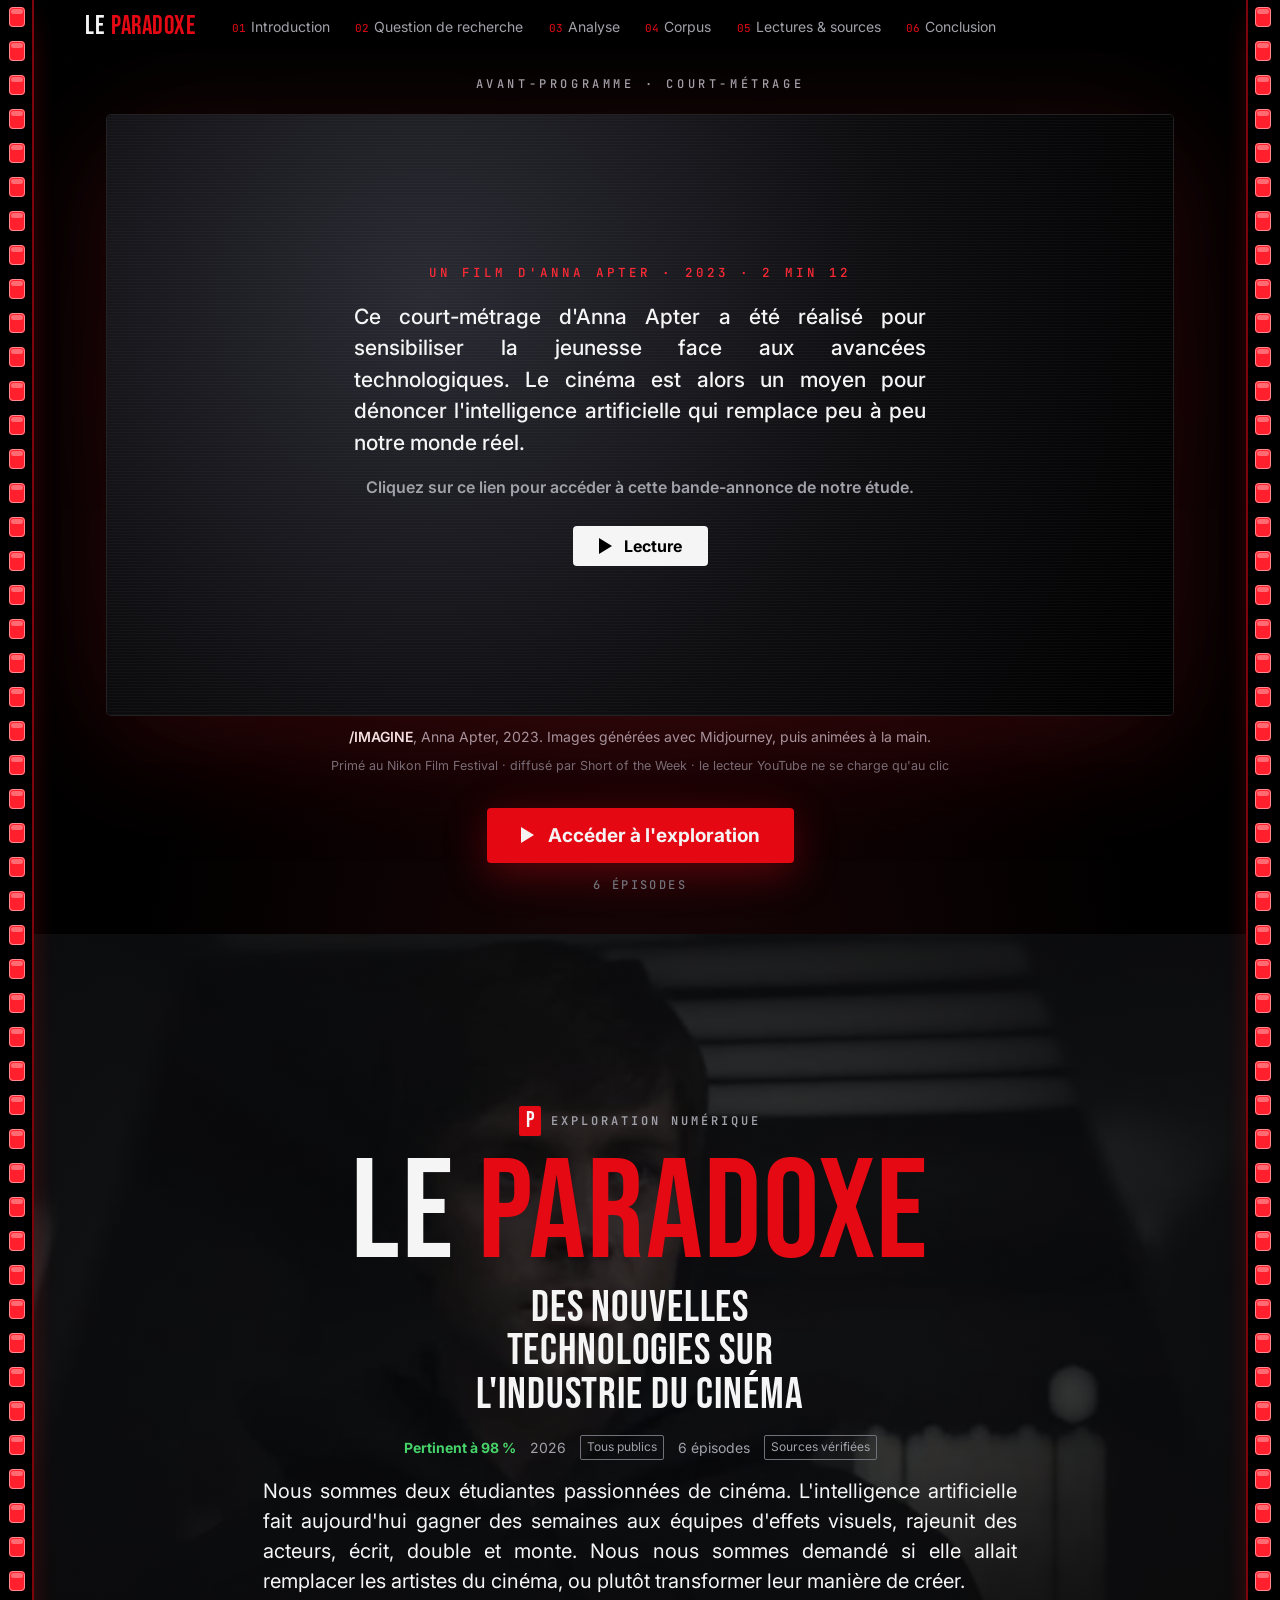
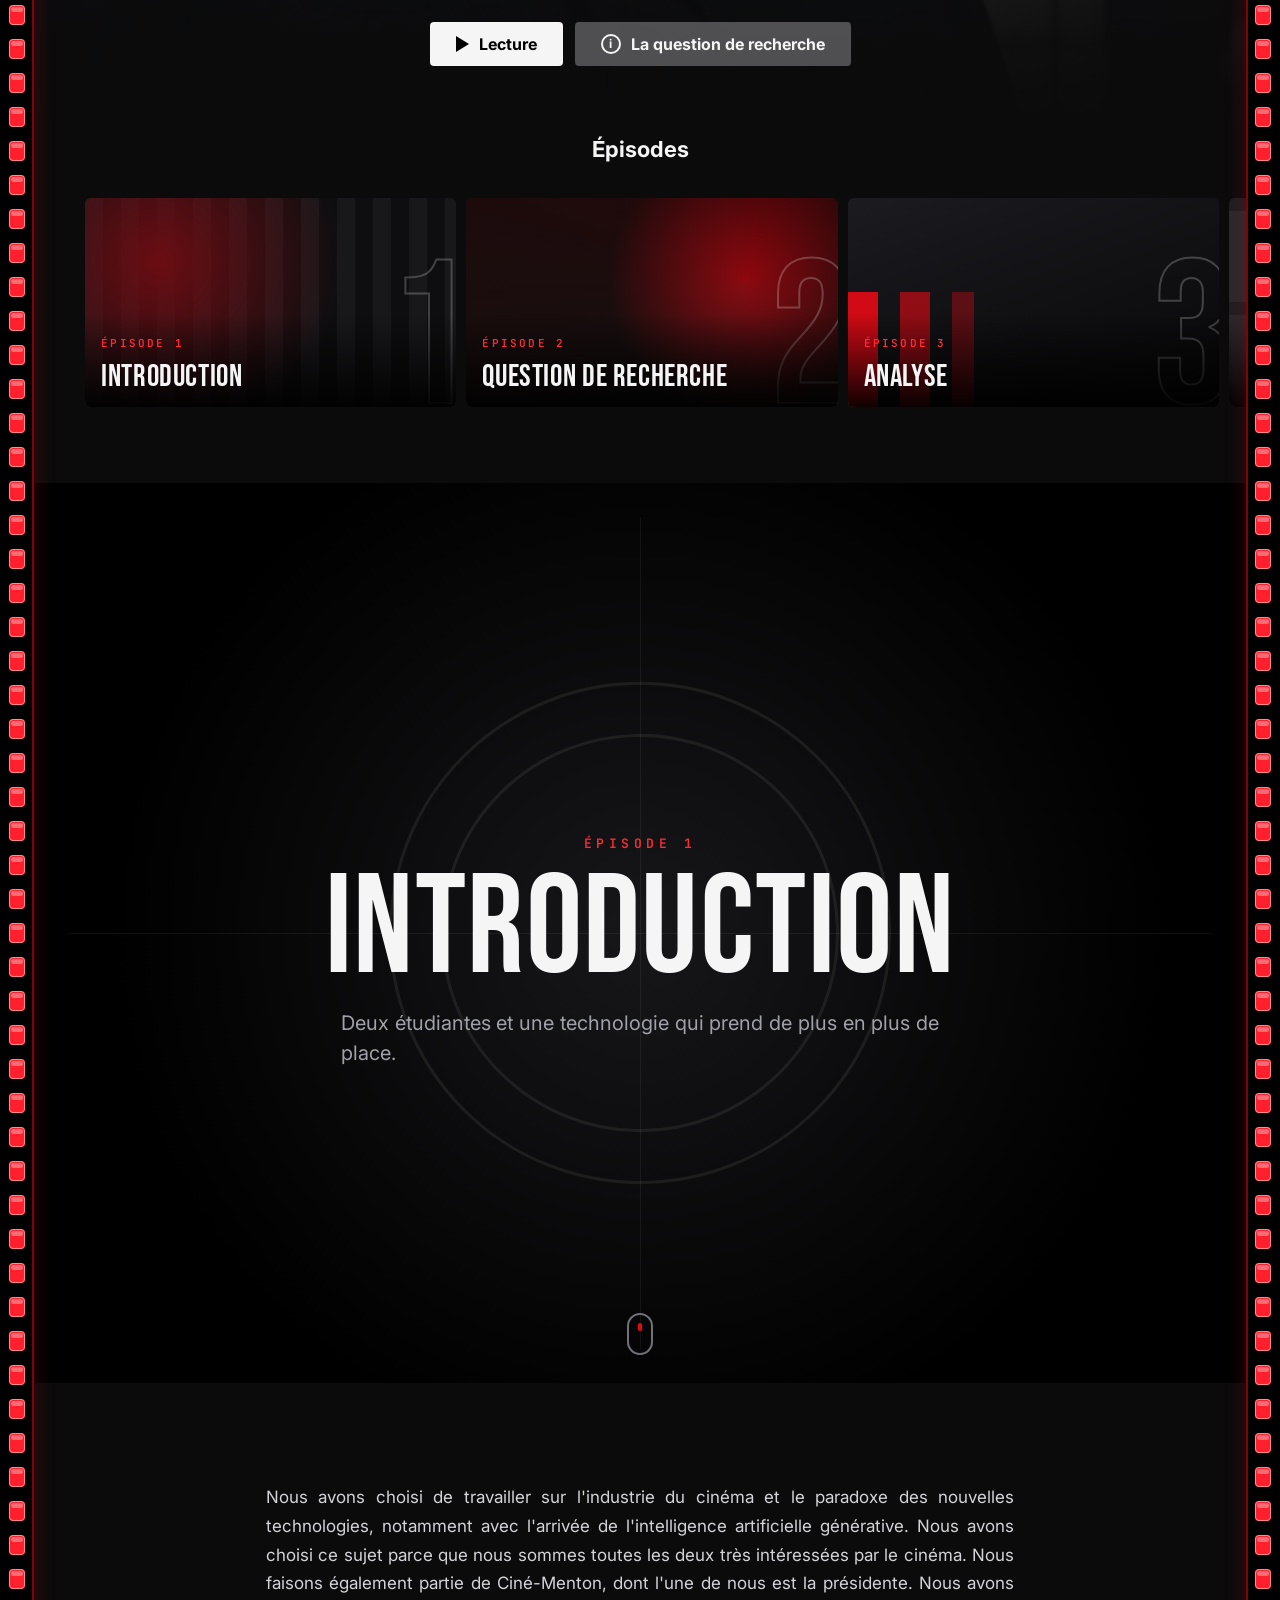
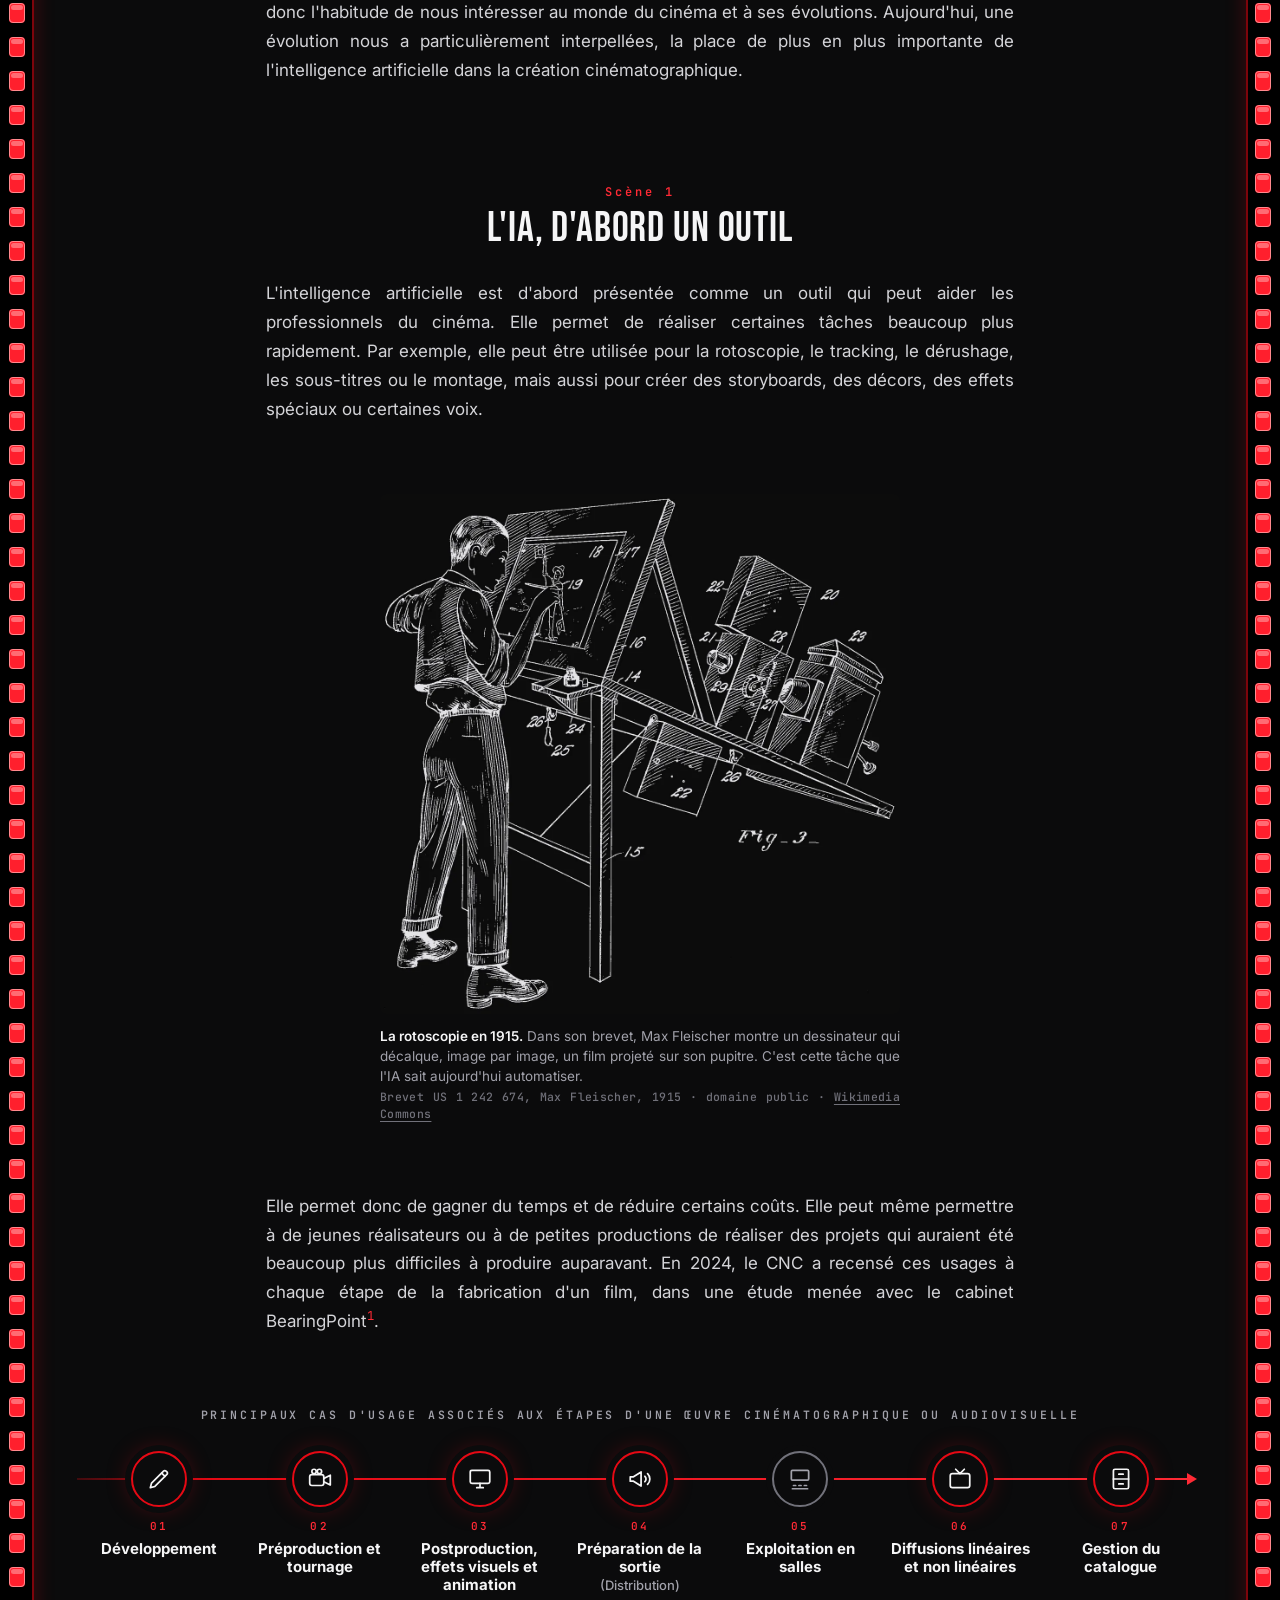
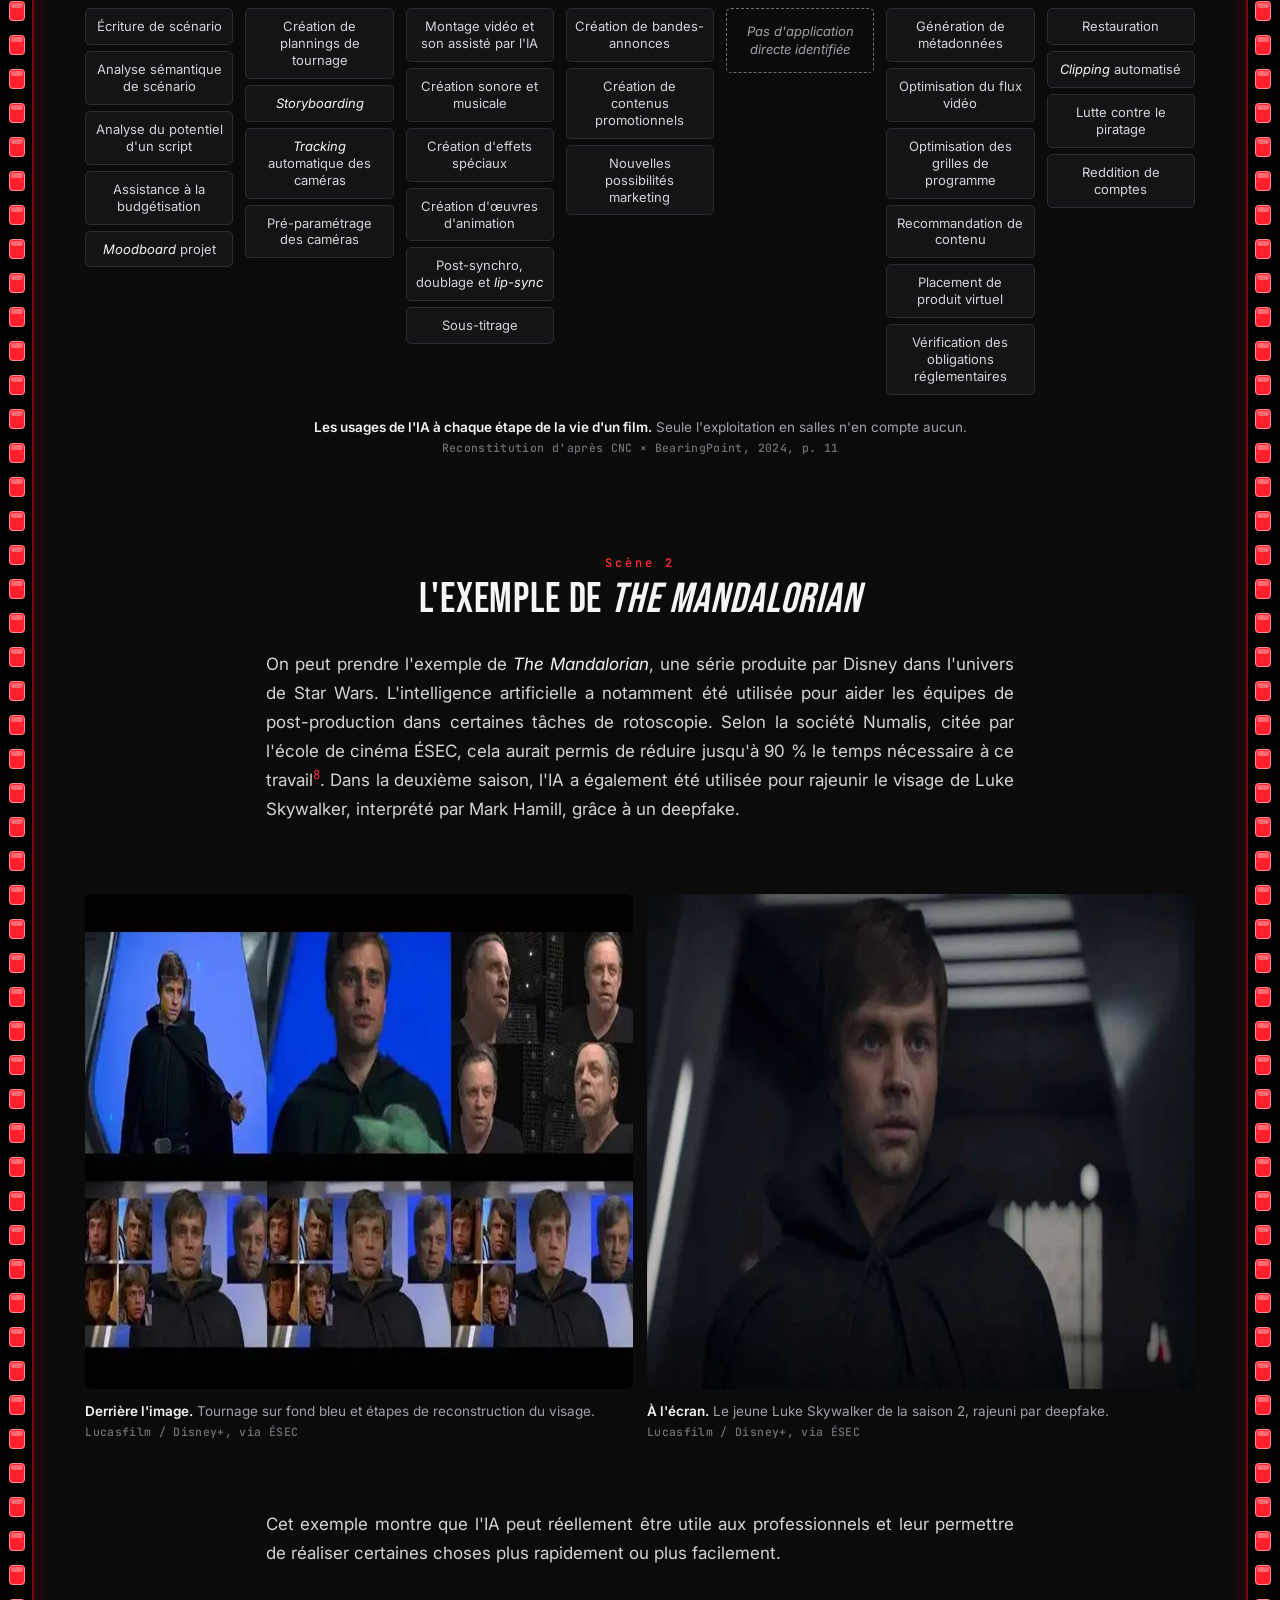
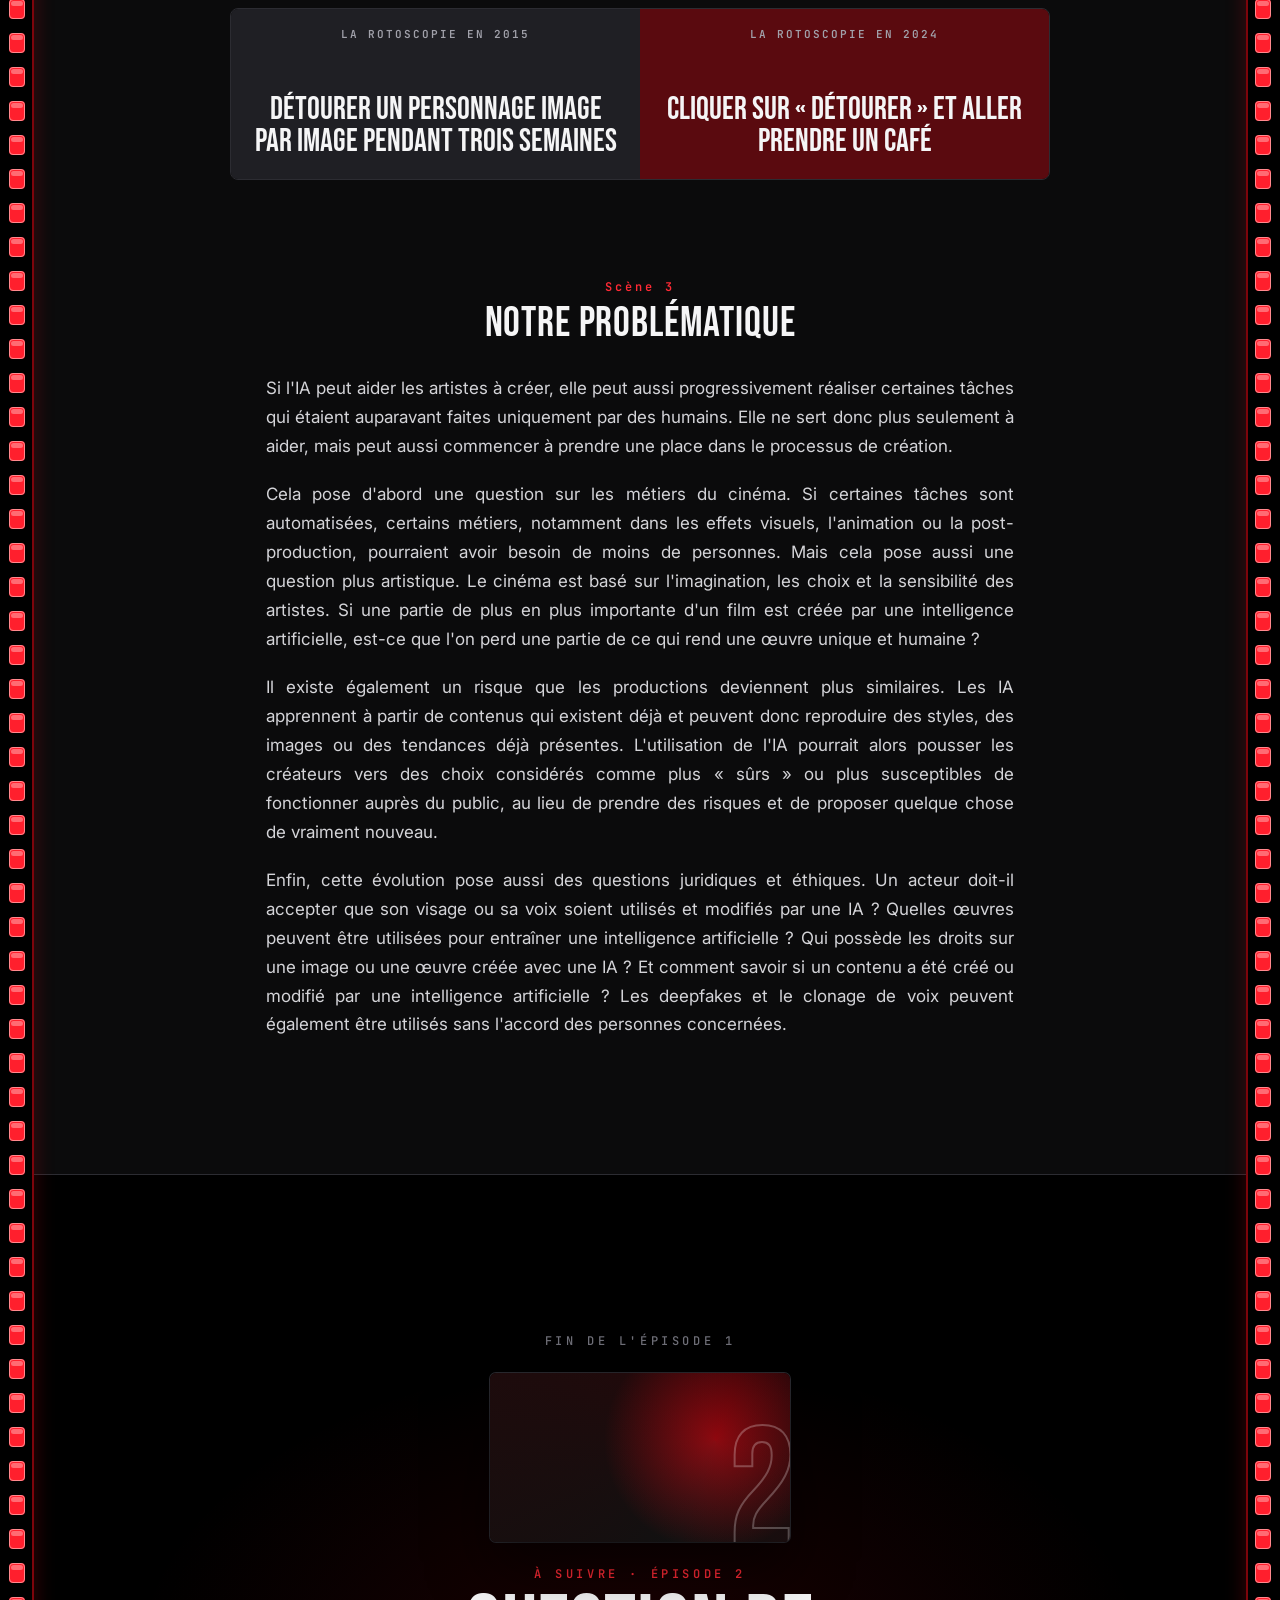
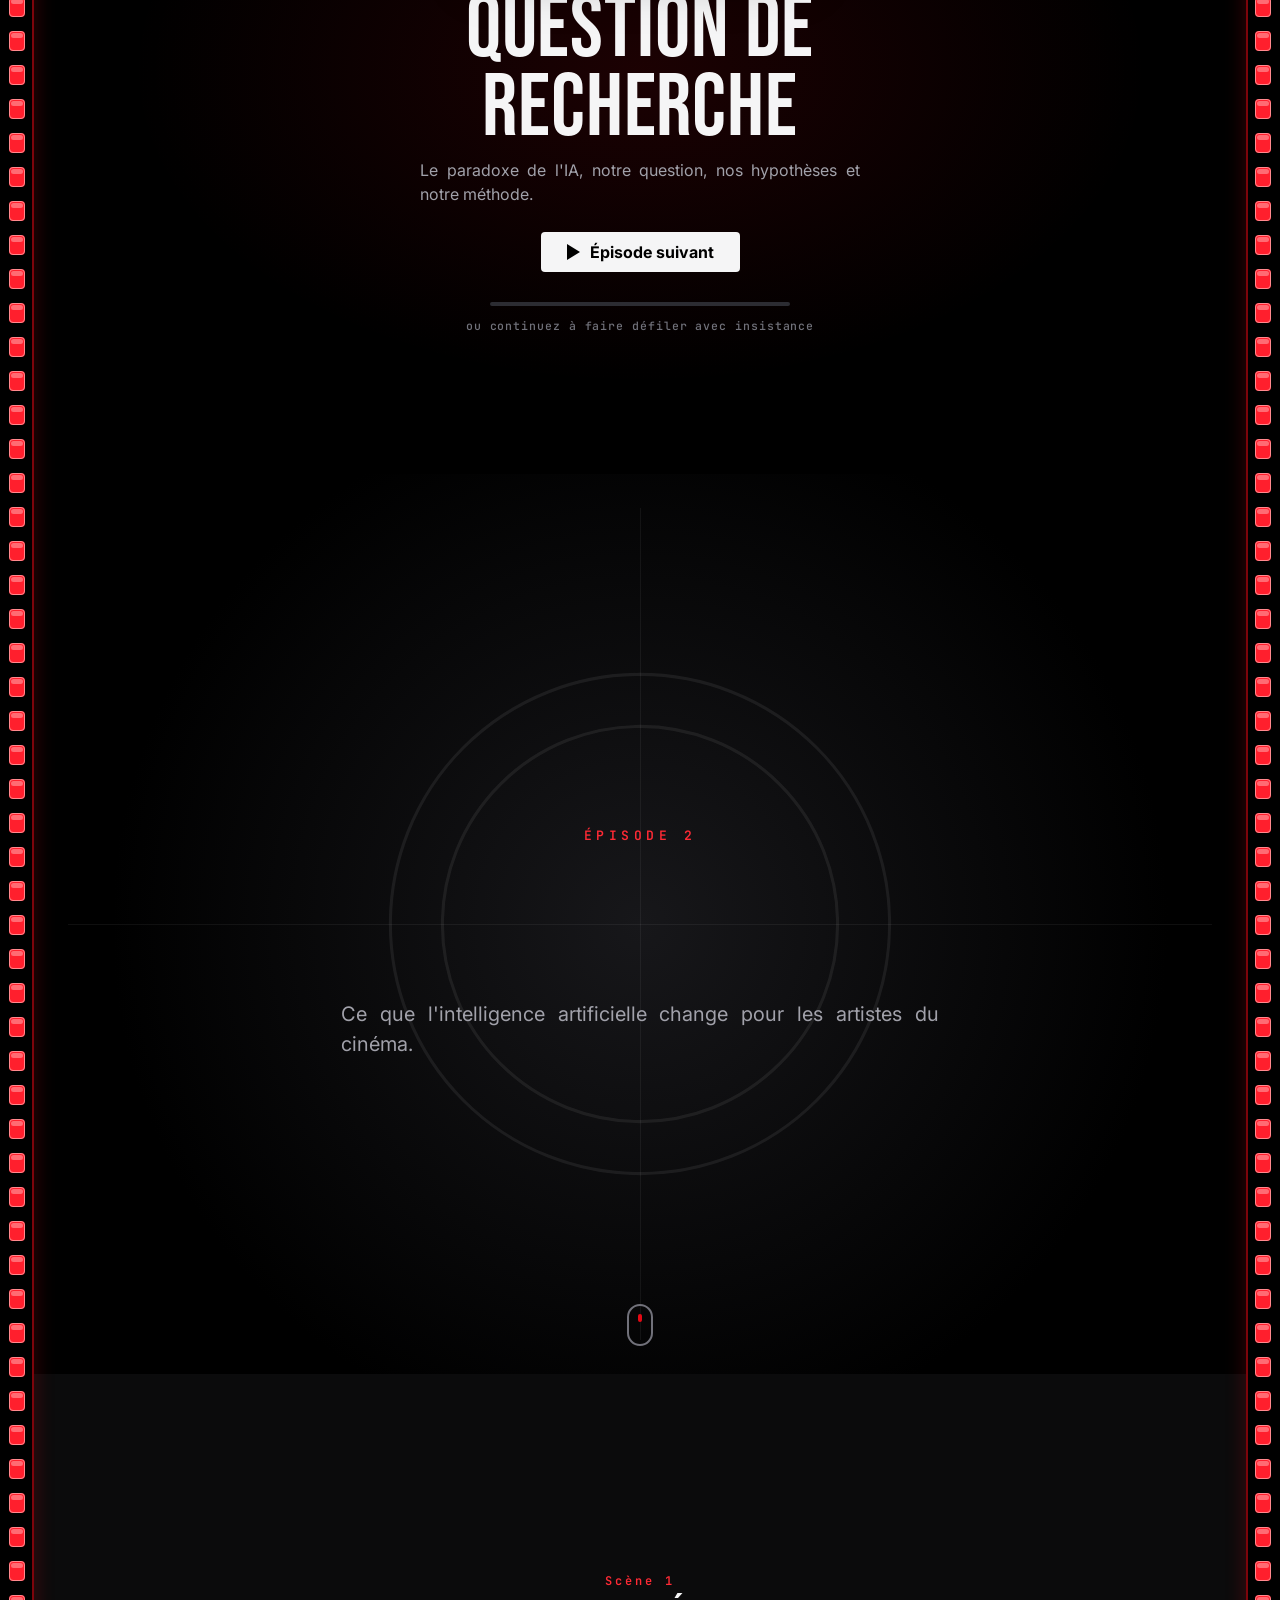
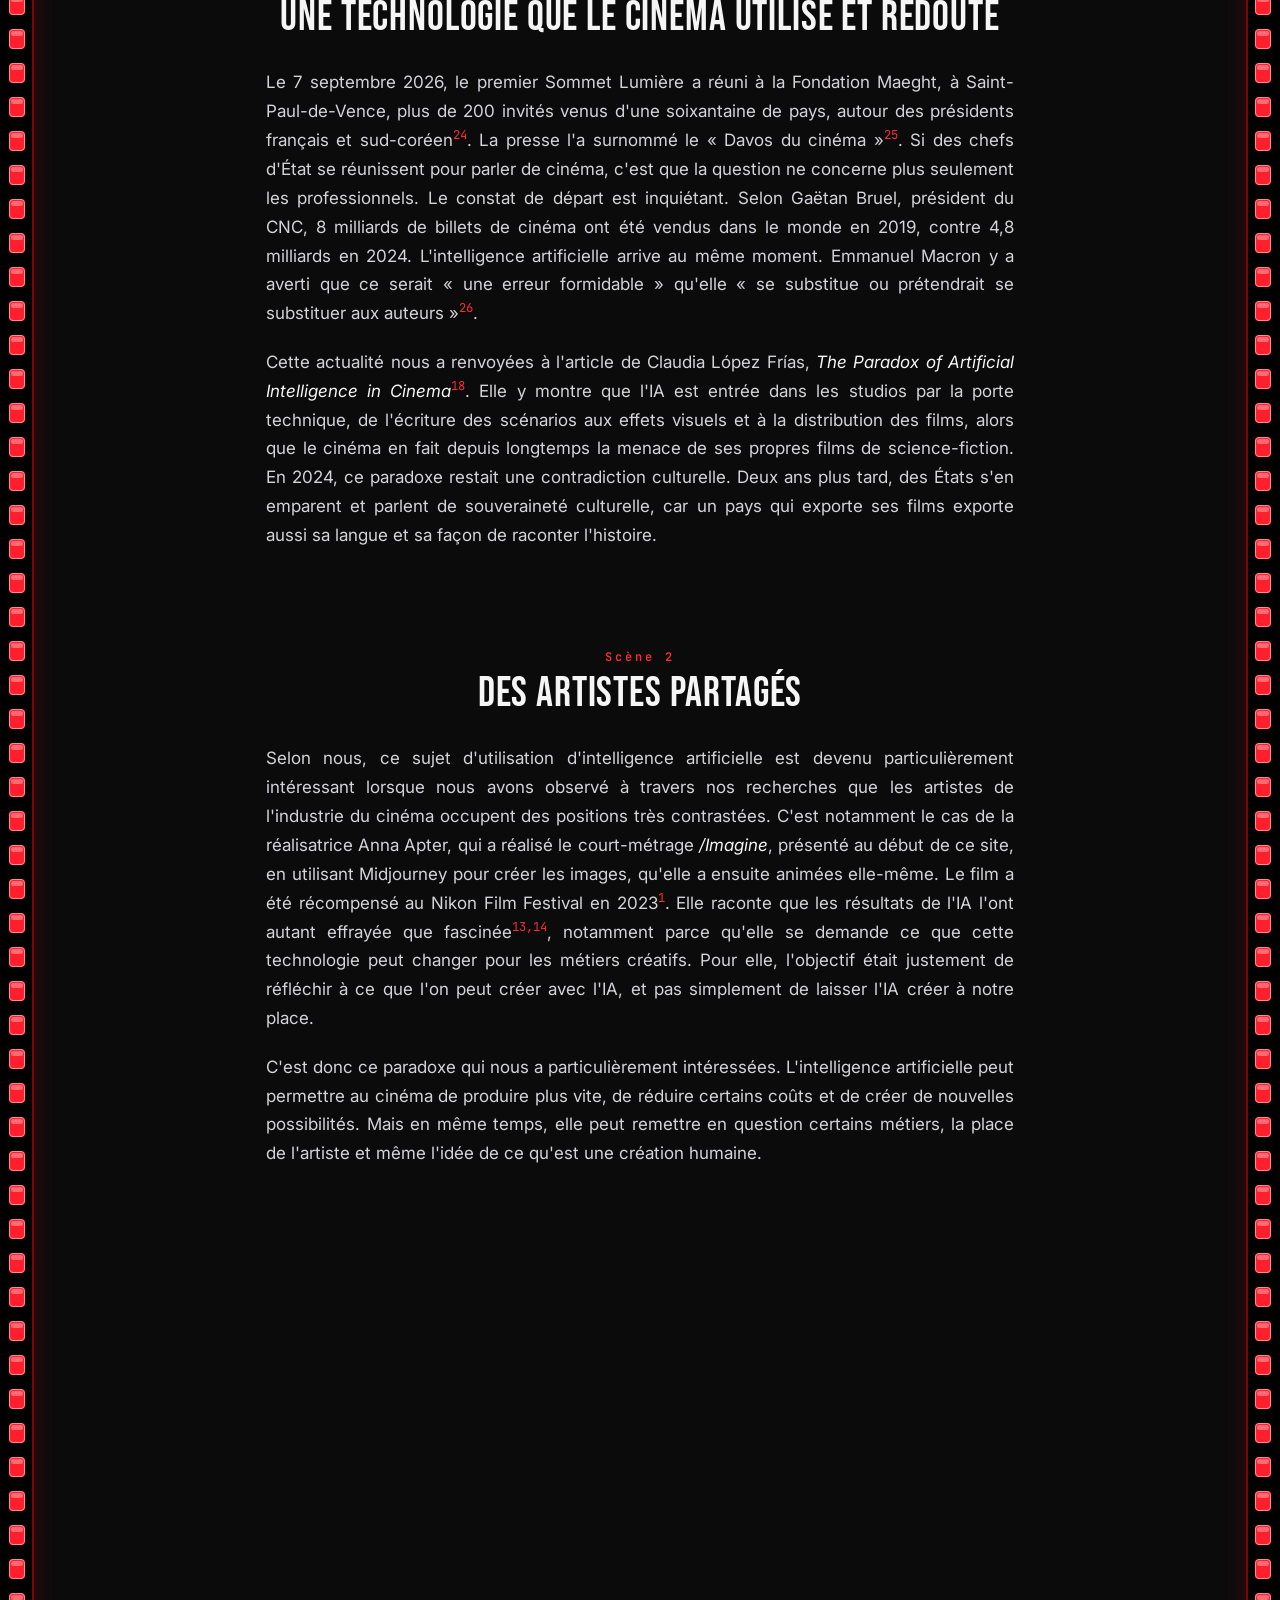
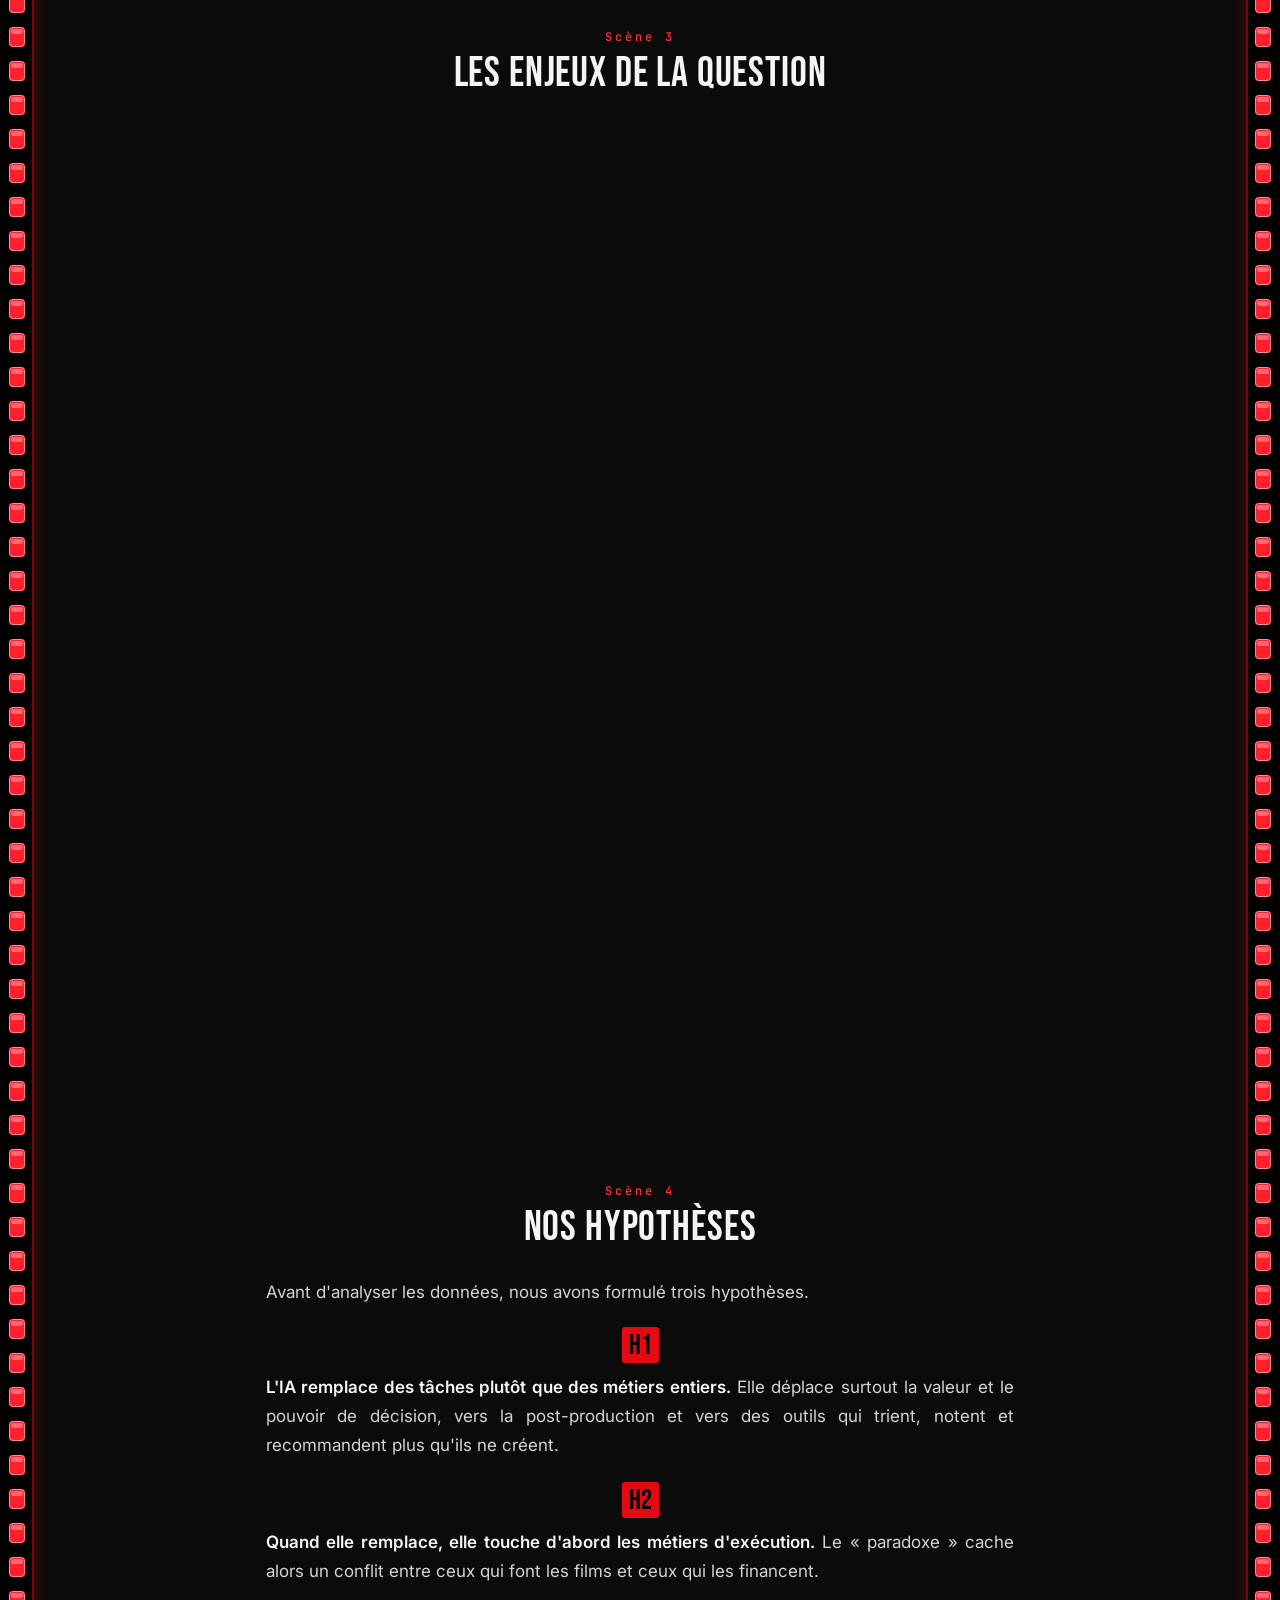
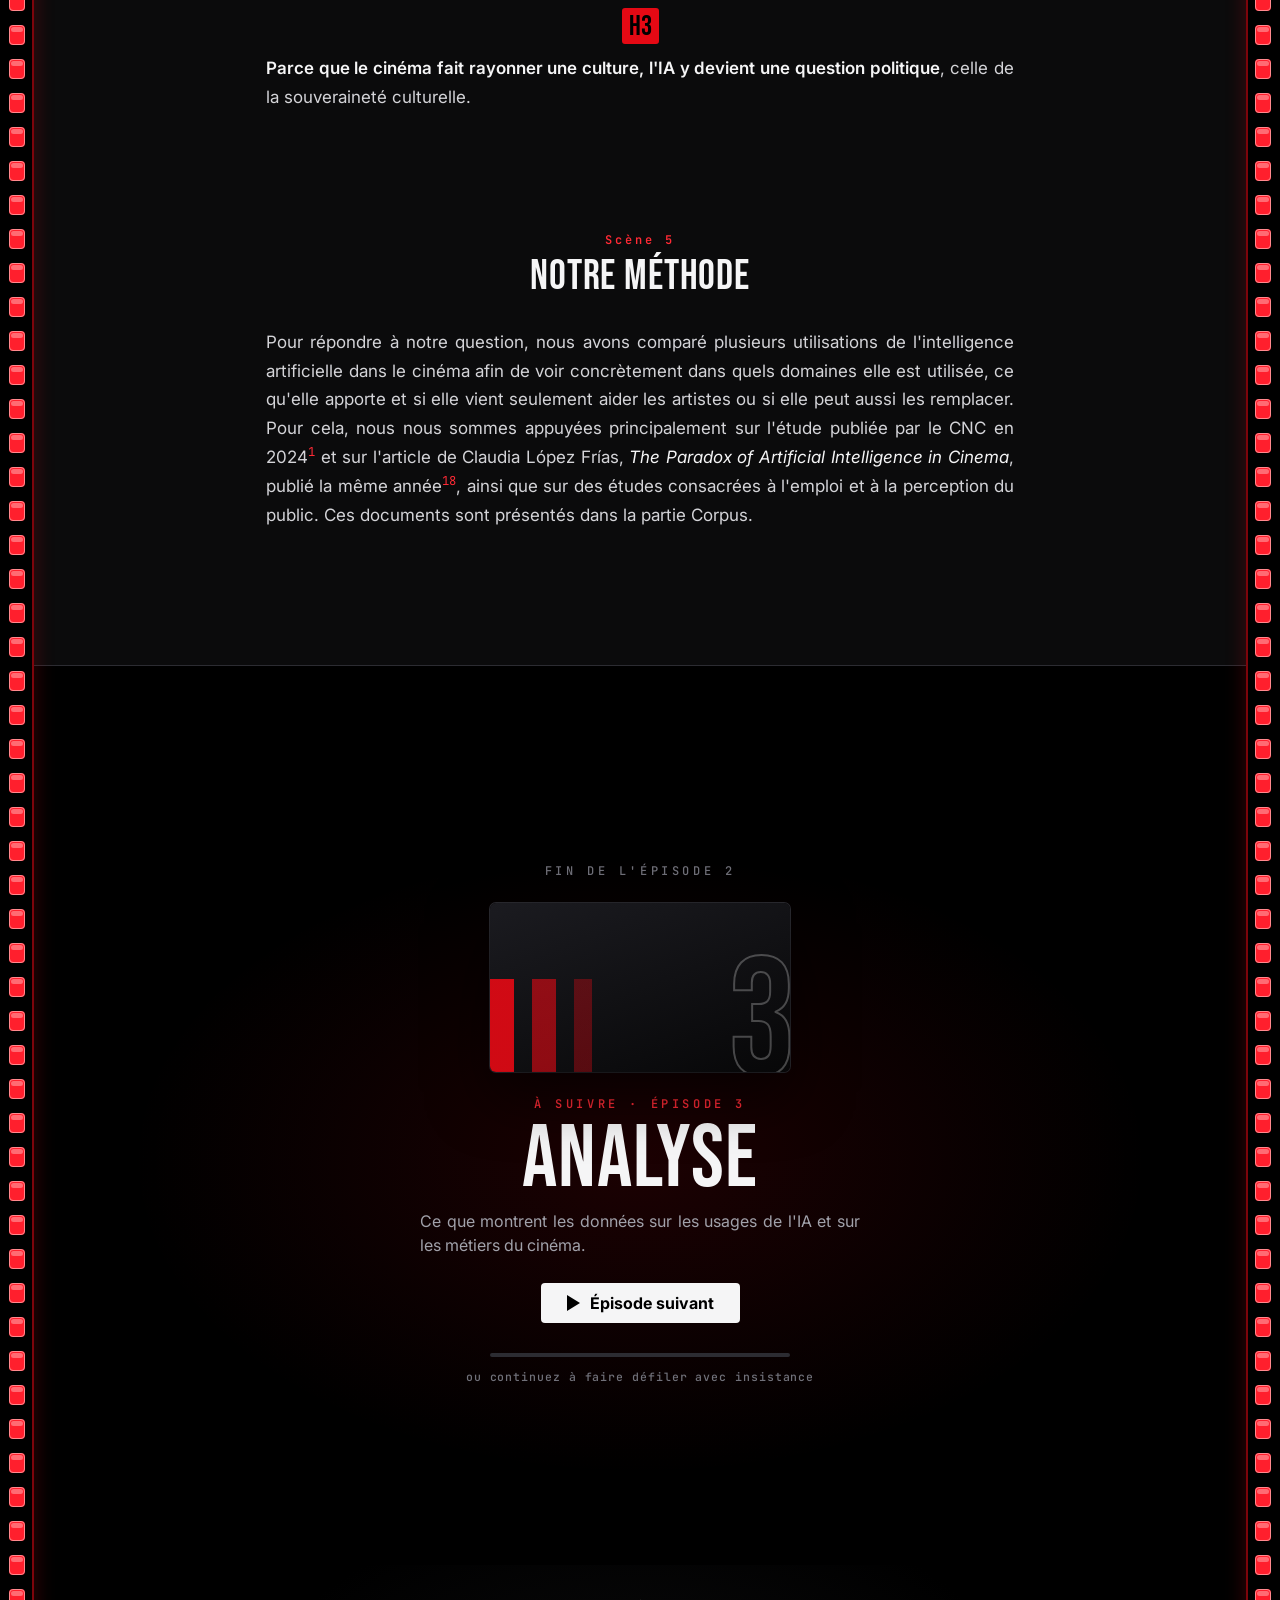
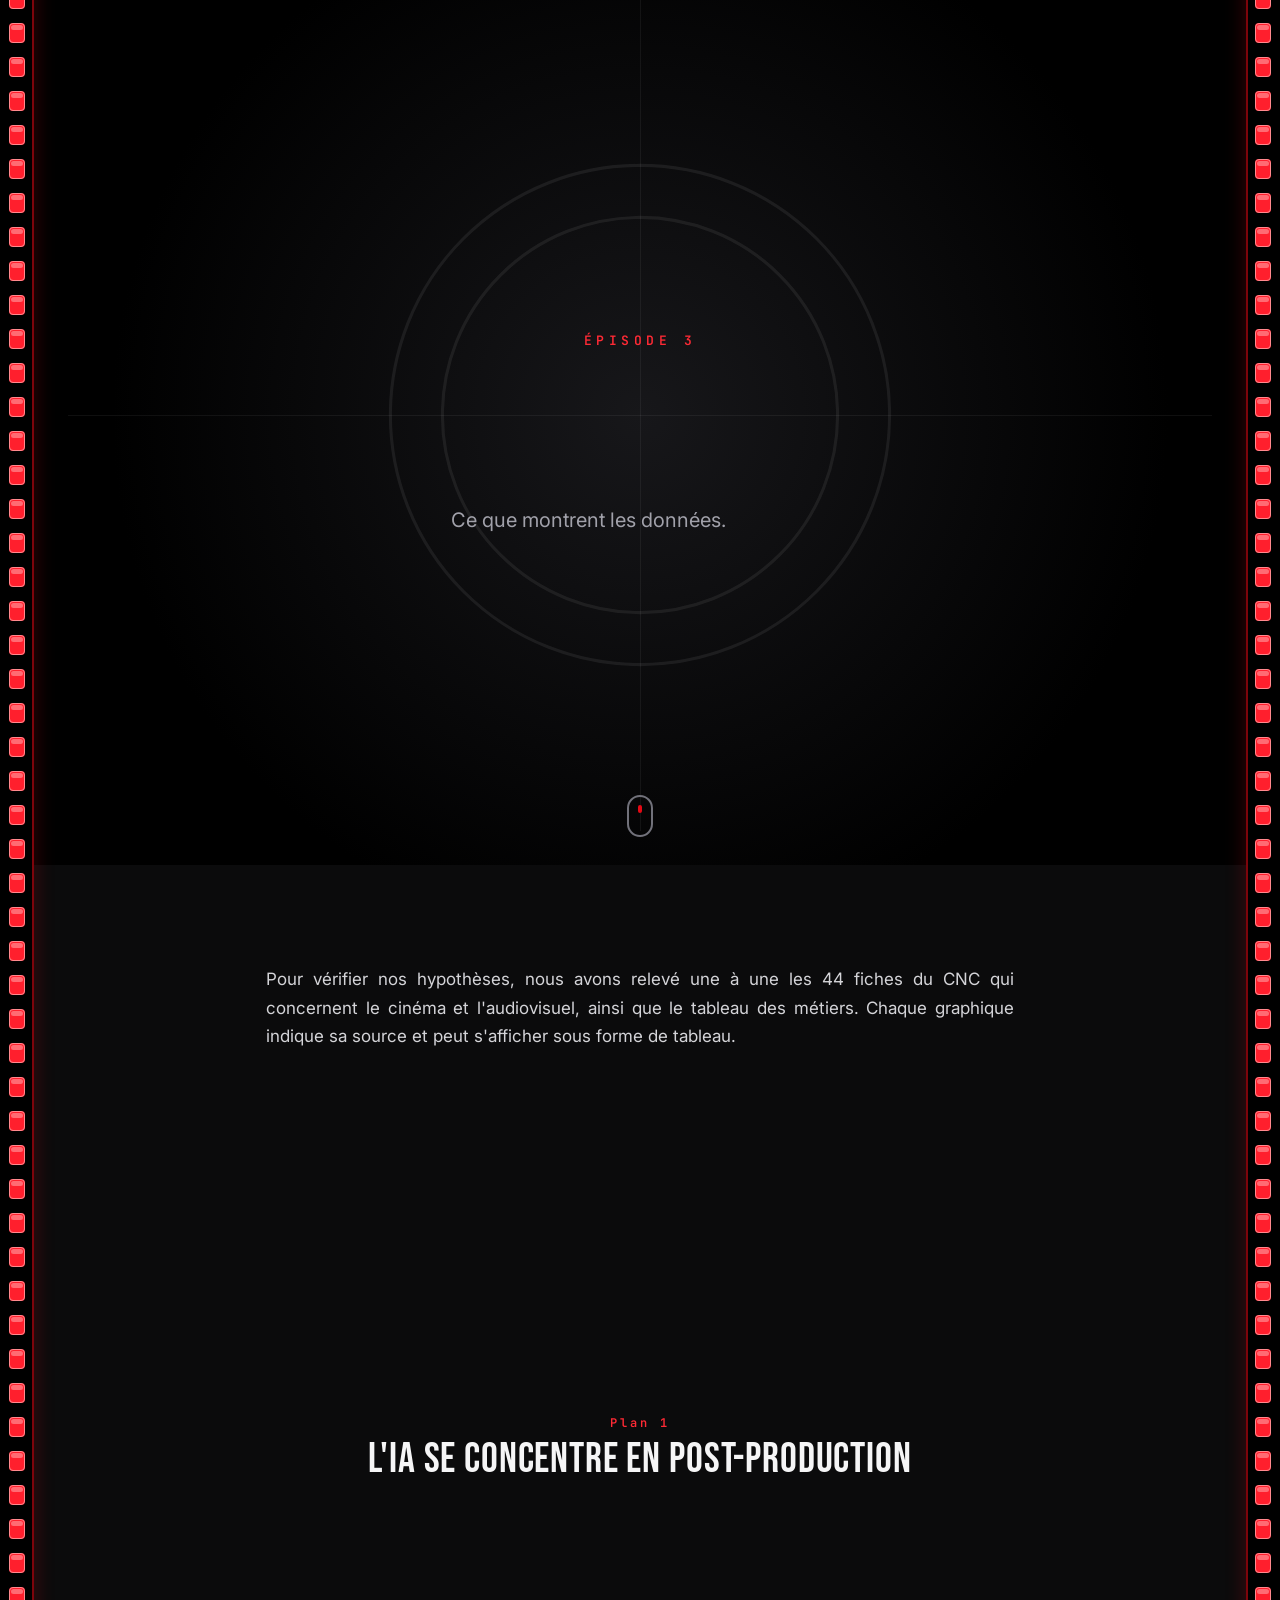
==== commit 82bec5f0: "Ajoute une partie Conclusion à la fin du site Sixième épisode « Conclusion » : les réponses aux troi" ====
--- a/exploration/index.html
+++ b/exploration/index.html
@@ -7,7 +7,7 @@
 <meta name="description" content="Exploration numérique de Clémence Castillo sur le paradoxe des nouvelles technologies dans l'industrie du cinéma. L'intelligence artificielle va-t-elle remplacer les artistes du cinéma, ou plutôt transformer leur manière de créer ?">
 <meta name="theme-color" content="#000000">
 <meta property="og:title" content="Le paradoxe des nouvelles technologies sur l'industrie du cinéma">
-<meta property="og:description" content="L'intelligence artificielle va-t-elle remplacer les artistes du cinéma, ou plutôt transformer leur manière de créer ? Une exploration en cinq épisodes.">
+<meta property="og:description" content="L'intelligence artificielle va-t-elle remplacer les artistes du cinéma, ou plutôt transformer leur manière de créer ? Une exploration en six épisodes.">
 <meta property="og:image" content="img/esec-luke-2.webp">
 <link rel="icon" href="data:image/svg+xml,%3Csvg xmlns='http://www.w3.org/2000/svg' viewBox='0 0 32 32'%3E%3Crect width='32' height='32' rx='4' fill='%23000'/%3E%3Cpath d='M9 5h4l6 22h-4z' fill='%23e50914'/%3E%3C/svg%3E">
 <script>
@@ -22,7 +22,7 @@
 <link rel="preconnect" href="https://fonts.googleapis.com">
 <link rel="preconnect" href="https://fonts.gstatic.com" crossorigin>
 <link rel="stylesheet" href="https://fonts.googleapis.com/css2?family=Bebas+Neue&family=Inter:wght@400;500;600;700&family=JetBrains+Mono:wght@500;600&display=swap">
-<link rel="stylesheet" href="css/site.css?v=36">
+<link rel="stylesheet" href="css/site.css?v=38">
 </head>
 <body>
 
@@ -46,6 +46,7 @@
     <a href="#ep3"><span class="num">03</span><span class="txt">Analyse</span></a>
     <a href="#ep4"><span class="num">04</span><span class="txt">Corpus</span></a>
     <a href="#ep5"><span class="num">05</span><span class="txt">Lectures &amp; sources</span></a>
+    <a href="#ep6"><span class="num">06</span><span class="txt">Conclusion</span></a>
   </nav>
   <span class="progression" id="progression" aria-hidden="true"></span>
 </header>
@@ -76,7 +77,7 @@
   </p>
 
   <a class="entrer" href="#catalogue"><span class="triangle" aria-hidden="true"></span>Accéder à l'exploration</a>
-  <p class="entrer__sous">5 épisodes</p>
+  <p class="entrer__sous">6 épisodes</p>
 </section>
 
 <!-- ===================================================================== -->
@@ -89,7 +90,7 @@
       <span class="badge"><span class="n" aria-hidden="true">P</span>Exploration numérique</span>
       <h1><span class="h1__grand">Le <b>paradoxe</b></span><span class="h1__sous">des nouvelles technologies sur l'industrie du cinéma</span></h1>
       <div class="meta-ligne">
-        <span class="vert">Pertinent à 98 %</span><span>2026</span><span class="cadre">Tous publics</span><span>5 épisodes</span><span class="cadre">Sources vérifiées</span>
+        <span class="vert">Pertinent à 98 %</span><span>2026</span><span class="cadre">Tous publics</span><span>6 épisodes</span><span class="cadre">Sources vérifiées</span>
       </div>
       <p class="synopsis">Nous sommes deux étudiantes passionnées de cinéma. L'intelligence artificielle fait aujourd'hui gagner des semaines aux équipes d'effets visuels, rajeunit des acteurs, écrit, double et monte. Nous nous sommes demandé si elle allait remplacer les artistes du cinéma, ou plutôt transformer leur manière de créer.</p>
       <div class="boutons">
@@ -127,6 +128,11 @@
         <span class="carte__txt"><span class="carte__ep">Épisode 5</span><span class="carte__titre">Lectures &amp; sources</span>
           <span class="carte__resume">Ce qu'en disent les institutions, les chercheurs et les professionnels.</span></span>
       </a>
+      <a class="carte" href="#ep6">
+        <span class="carte__art art-2" aria-hidden="true"></span><span class="carte__num" aria-hidden="true">6</span>
+        <span class="carte__txt"><span class="carte__ep">Épisode 6</span><span class="carte__titre">Conclusion</span>
+          <span class="carte__resume">Nos réponses aux hypothèses et à la question de recherche.</span></span>
+      </a>
     </div>
   </div>
 </section>
@@ -447,14 +453,9 @@
       <div class="chiffre"><b data-compteur="60">60</b><span>pays environ représentés au Sommet Lumière</span><span class="src">Ministère de la Culture</span></div>
     </div>
     <div class="prose" data-compte>
-      <p>Ces chiffres répondent à notre troisième hypothèse. Sur les 17 outils cités par López Frías, 14 appartiennent à des entreprises américaines, 2 à des entreprises européennes et 1 à une entreprise japonaise. Or ce sont ces outils qui aident à décider quels scénarios financer et quels films recommander. La question change donc d'échelle. Au Sommet Lumière, la France et la Corée du Sud ont annoncé un fonds commun d'un milliard d'euros, présenté comme une «&nbsp;initiative dédiée au soutien de la filière de l'image et de la souveraineté culturelle&nbsp;»<a class="appel" href="#ref-27">27</a>. Il faut rester prudentes, car un sommet reste une déclaration d'intention, et il faudra voir si ces annonces deviennent des règles.</p>
-    </div>
-
-    <!-- conclusion -->
-    <div class="verdict apparait" data-compte>
-      <p class="grand">Conclusion</p>
-      <p class="sous">Les données montrent que l'intelligence artificielle transforme la manière de créer bien plus qu'elle ne remplace les artistes du cinéma. Les réalisateurs, les scénaristes et les comédiens restent les moins exposés, mais une partie du travail d'exécution, comme le doublage, le bruitage ou le sous-titrage, est déjà menacée. Le paradoxe décrit par López Frías cache surtout un conflit entre ceux qui font les films et ceux qui les financent. Et parce que les outils appartiennent presque tous à des entreprises américaines, la question est devenue politique. Comme le montre l'exemple d'Anna Apter, tout dépend de ce que les artistes, et désormais les États, choisissent de faire avec elle.</p>
-    </div>
+      <p>Ces chiffres répondent à notre troisième hypothèse. Sur les 17 outils cités par López Frías, 14 appartiennent à des entreprises américaines, 2 à des entreprises européennes et 1 à une entreprise japonaise. Or ce sont ces outils qui aident à décider quels scénarios financer et quels films recommander. La question change donc d'échelle. Au Sommet Lumière, la France et la Corée du Sud ont annoncé un fonds commun d'un milliard d'euros, présenté comme une «&nbsp;initiative dédiée au soutien de la filière de l'image et de la souveraineté culturelle&nbsp;»<a class="appel" href="#ref-27">27</a>.</p>
+    </div>
+
   </div>
 
   <section class="fin-ep" data-suivant="#ep4" aria-label="Fin de l'épisode 3">
@@ -638,8 +639,6 @@
       <h3><span class="sc">Scène 3</span>Accords et désaccords</h3>
       <p>Ces sources se rejoignent sur deux points. L'IA est déjà utilisée, surtout en post-production, et les tâches techniques sont bien plus exposées que les tâches de conception. Le CNC écrit ainsi que les métiers «&nbsp;à forte composante créative&nbsp;» ont un «&nbsp;potentiel d'automatisation faible&nbsp;»<a class="appel" href="#ref-1">1</a>. Toutes soulignent aussi un flou juridique, que l'AI Act européen de 2024 ne règle qu'en partie<a class="appel" href="#ref-11">11</a>. Elles divergent en revanche sur l'ampleur des effets. Les dirigeants interrogés par CVL Economics prévoient beaucoup de suppressions de postes, quand le CNC parle plutôt de métiers qui évoluent. L'écart tient en partie à la position de chacun.</p>
 
-      <h3><span class="sc">Scène 4</span>Une piste pour la suite</h3>
-      <p>Ces lectures nous ont donné envie d'aller plus loin. Elles font surtout entendre les institutions, les employeurs et les professionnels déjà installés. Or les jeunes, celles et ceux qui entreront dans ces métiers dans cinq ou dix ans, sont les premiers concernés. Le CNC note d'ailleurs que les profils juniors réalisent souvent des tâches d'exécution, les plus faciles à automatiser. Pour cette exploration, nous nous appuyons sur ce que pensent les moins de 30 ans dans le sondage du CNC. Il serait pertinent de prolonger ce travail en interrogeant directement des étudiants en cinéma. Comment imaginent-ils leur futur métier, et voient-ils l'IA comme un outil, comme une menace, ou simplement comme une nouvelle façon de travailler&nbsp;? C'est la suite que nous aimerions donner à cette exploration.</p>
     </div>
 
     <div class="rangee large" style="margin-bottom:0">
@@ -673,7 +672,7 @@
     </div>
 
     <div class="prose">
-      <h3><span class="sc">Scène 5</span>Sources</h3>
+      <h3><span class="sc">Scène 4</span>Sources</h3>
     </div>
     <ol class="biblio">
       <li id="ref-1">CNC et BearingPoint (2024). <em>Quel impact de l'IA sur les filières du cinéma, de l'audiovisuel et du jeu vidéo&nbsp;?</em> Centre national du cinéma et de l'image animée, avril 2024, 115 p. <a href="https://www.cnc.fr/professionnels/etudes-et-rapports/etudes-prospectives/quel-impact-de-lia-sur-les-filieres-du-cinema-de-laudiovisuel-et-du-jeu-video_2144677" target="_blank" rel="noopener">cnc.fr</a></li>
@@ -705,6 +704,50 @@
       <li id="ref-27">BFMTV (2026, 7 septembre). «&nbsp;La France et la Corée du Sud vont investir un milliard d'euros sur cinq ans pour soutenir la filière de l'image&nbsp;». <a href="https://www.bfmtv.com/culture/cinema-series/la-france-et-la-coree-du-sud-vont-investir-un-milliard-d-euros-sur-cinq-ans-pour-soutenir-la-filiere-de-l-image_AD-202609070371.html" target="_blank" rel="noopener">bfmtv.com</a></li>
     </ol>
   </div>
+  <section class="fin-ep" data-suivant="#ep6" aria-label="Fin de l'épisode 5">
+    <div class="fin-ep__carte">
+      <p class="fin-ep__fin">Fin de l'épisode 5</p>
+      <span class="fin-ep__vignette art-2" aria-hidden="true"><span>6</span></span>
+      <p class="fin-ep__asuivre">À suivre · Épisode 6</p>
+      <h3 class="fin-ep__titre">Conclusion</h3>
+      <p class="fin-ep__resume">Nos réponses aux hypothèses et à la question de recherche.</p>
+      <a class="btn btn--blanc" href="#ep6"><span class="triangle" aria-hidden="true"></span>Épisode suivant</a>
+      <div class="jauge" aria-hidden="true"><span></span></div>
+      <p class="fin-ep__aide" aria-hidden="true"><span class="souris">ou continuez à faire défiler avec insistance</span><span class="doigt">ou glissez vers le haut avec insistance</span></p>
+    </div>
+  </section>
+</article>
+
+<!-- ===================================================================== -->
+<!-- ÉPISODE 6 — Conclusion                                                -->
+<!-- ===================================================================== -->
+<article class="episode" id="ep6" aria-labelledby="ep6-titre">
+  <header class="carton">
+    <div class="amorce" aria-hidden="true"><svg viewBox="0 0 100 100"><circle class="cercle" cx="50" cy="50" r="48"/><circle class="cercle" cx="50" cy="50" r="38"/><circle class="balai" cx="50" cy="50" r="25"/></svg></div>
+    <div class="carton__contenu" data-compte>
+      <p class="carton__ep">Épisode 6</p>
+      <h2 id="ep6-titre">Conclusion</h2>
+      <p class="carton__accroche">Ce que nous retenons, et ce qu'il reste à explorer.</p>
+    </div>
+    <span class="defiler" aria-hidden="true"></span>
+  </header>
+
+  <div class="corps">
+    <div class="verdict apparait" data-compte>
+      <p class="grand">Conclusion</p>
+      <ol class="hypotheses reponses">
+        <li><strong>Confirmée.</strong> L'IA remplace surtout des tâches. Seuls 4 cas d'usage sur 44 pourraient automatiser la majorité d'un métier, et la plupart des outils trient, notent ou recommandent. La valeur et les décisions se déplacent vers la post-production et vers ces outils.</li>
+        <li><strong>Confirmée.</strong> Les métiers les plus exposés sont des métiers d'exécution, comme le doublage ou le bruitage, alors que réalisateurs et scénaristes le sont peu. Le paradoxe cache bien un conflit, visible dans les grèves de 2023 et aux César de 2026, même si l'effet sur l'emploi reste encore limité.</li>
+        <li><strong>En partie confirmée.</strong> Avec 14 outils sur 17 détenus par des entreprises américaines et un sommet d'États en 2026, l'IA est devenue une question de souveraineté culturelle. Mais ces annonces doivent encore devenir des règles.</li>
+      </ol>
+      <p class="sous">Pour répondre à notre question, l'intelligence artificielle ne remplace pas les artistes du cinéma, elle transforme leur manière de créer. Elle fragilise cependant ceux qui exécutent la vision des autres, et elle pose désormais une question politique.</p>
+    </div>
+
+    <div class="prose" data-compte style="margin-top:clamp(50px, 7vw, 90px)">
+      <h3><span class="sc">Ouverture</span>Une piste pour la suite</h3>
+      <p>Ce travail nous a donné envie d'aller plus loin. Nos sources font surtout entendre les institutions, les employeurs et les professionnels déjà installés. Or les jeunes, celles et ceux qui entreront dans ces métiers dans cinq ou dix ans, sont les premiers concernés. Le CNC note d'ailleurs que les profils juniors réalisent souvent des tâches d'exécution, les plus faciles à automatiser. Pour cette exploration, nous nous appuyons sur ce que pensent les moins de 30 ans dans le sondage du CNC. Il serait pertinent de prolonger ce travail en interrogeant directement des étudiants en cinéma. Comment imaginent-ils leur futur métier, et voient-ils l'IA comme un outil, comme une menace, ou simplement comme une nouvelle façon de travailler&nbsp;? C'est la suite que nous aimerions donner à cette exploration.</p>
+    </div>
+  </div>
 </article>
 
 </main>
@@ -728,7 +771,7 @@
   <p class="fin">Fin</p>
 </footer>
 
-<script src="js/data.js?v=36"></script>
-<script src="js/site.js?v=36"></script>
+<script src="js/data.js?v=38"></script>
+<script src="js/site.js?v=38"></script>
 </body>
 </html>
--- a/exploration/css/site.css
+++ b/exploration/css/site.css
@@ -738,6 +738,8 @@
 .biblio li::before { position: static; display: block; margin: 0 auto 2px; }
 .question-label { margin: 0 0 14px; text-align: center; font: 600 12px/1.4 var(--f-mono); letter-spacing: .3em; text-transform: uppercase; color: var(--rouge-vif); }
 .problematique { margin-top: 0; }
+.reponses { max-width: 62ch; margin: 30px auto 10px; }
+.reponses li strong { color: var(--rouge-vif); }
 /* placé après les règles de centrage pour avoir le dernier mot */
 body .prose p, .verdict p.sous, .encadre p, .fiche dd, .oeuvre p,
 .hypotheses li, .tension p, figcaption, .synopsis, .affiche__intro, .affiche__appel,
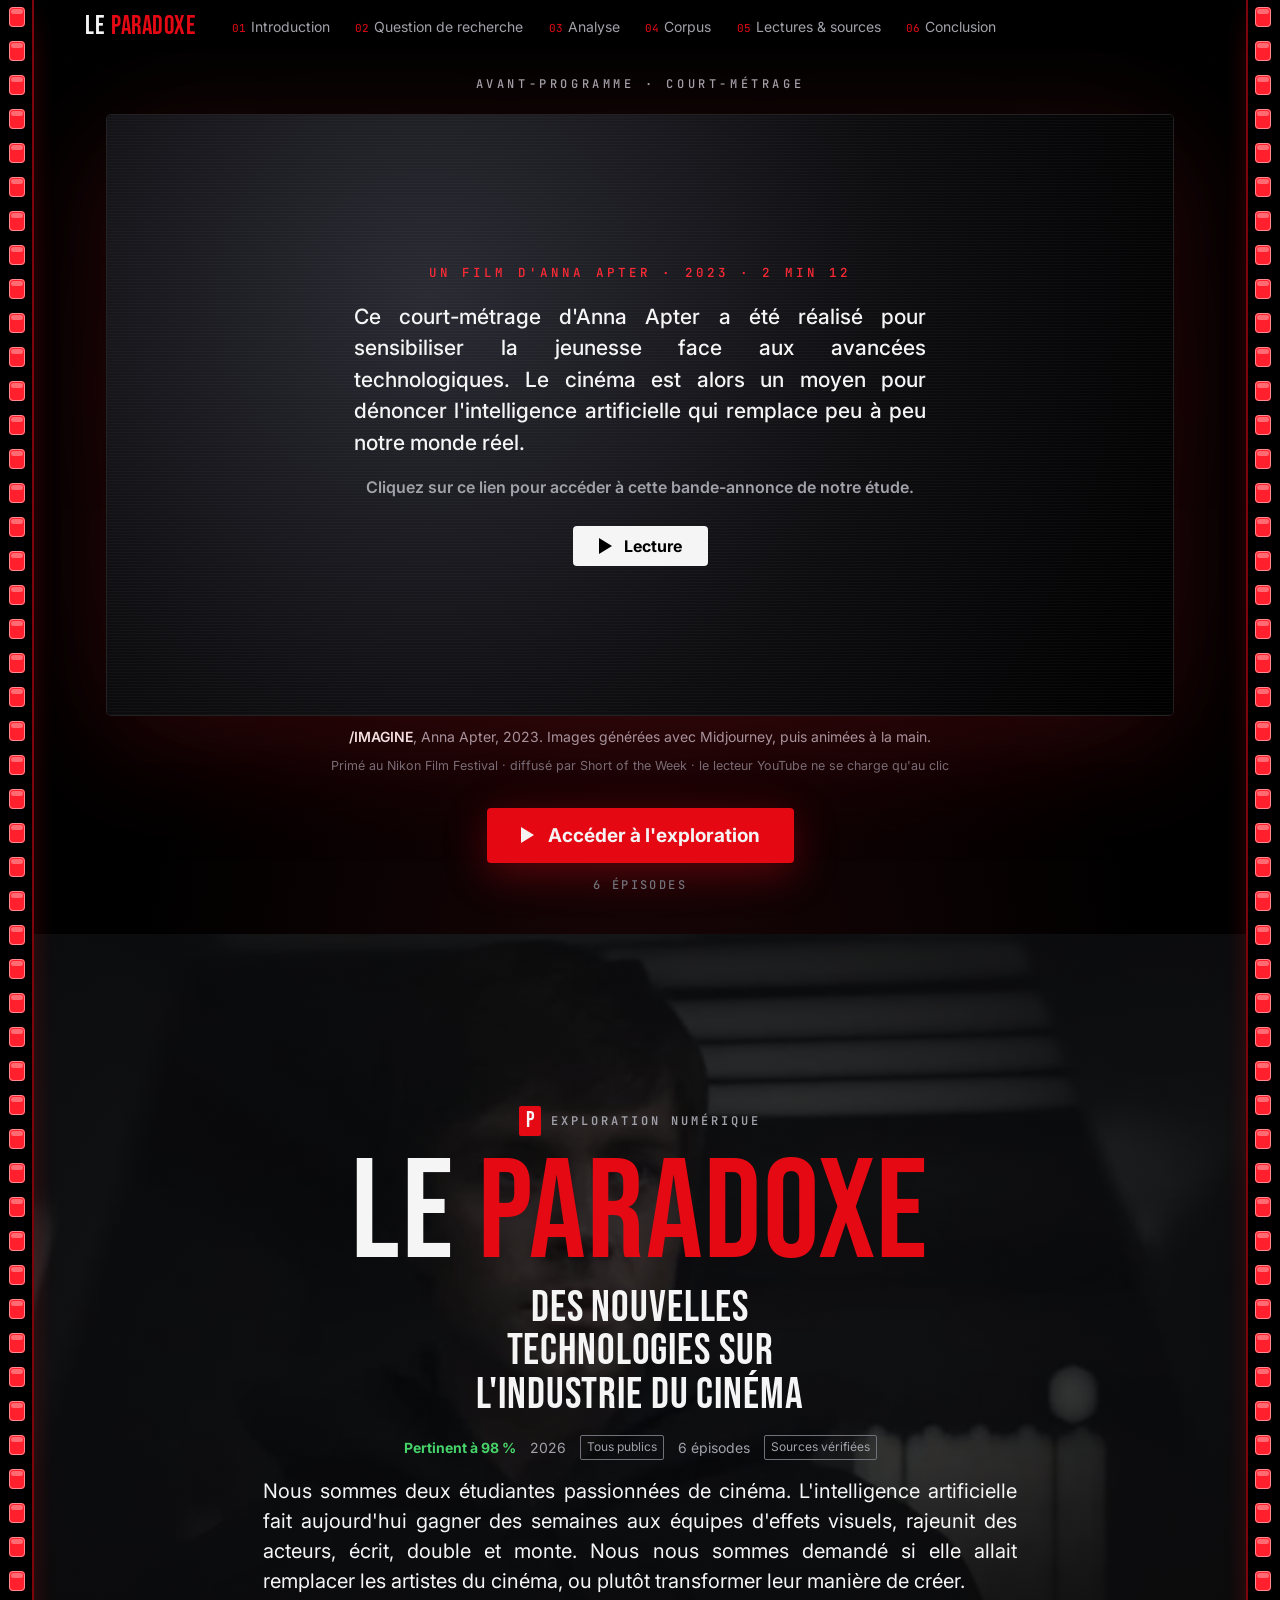
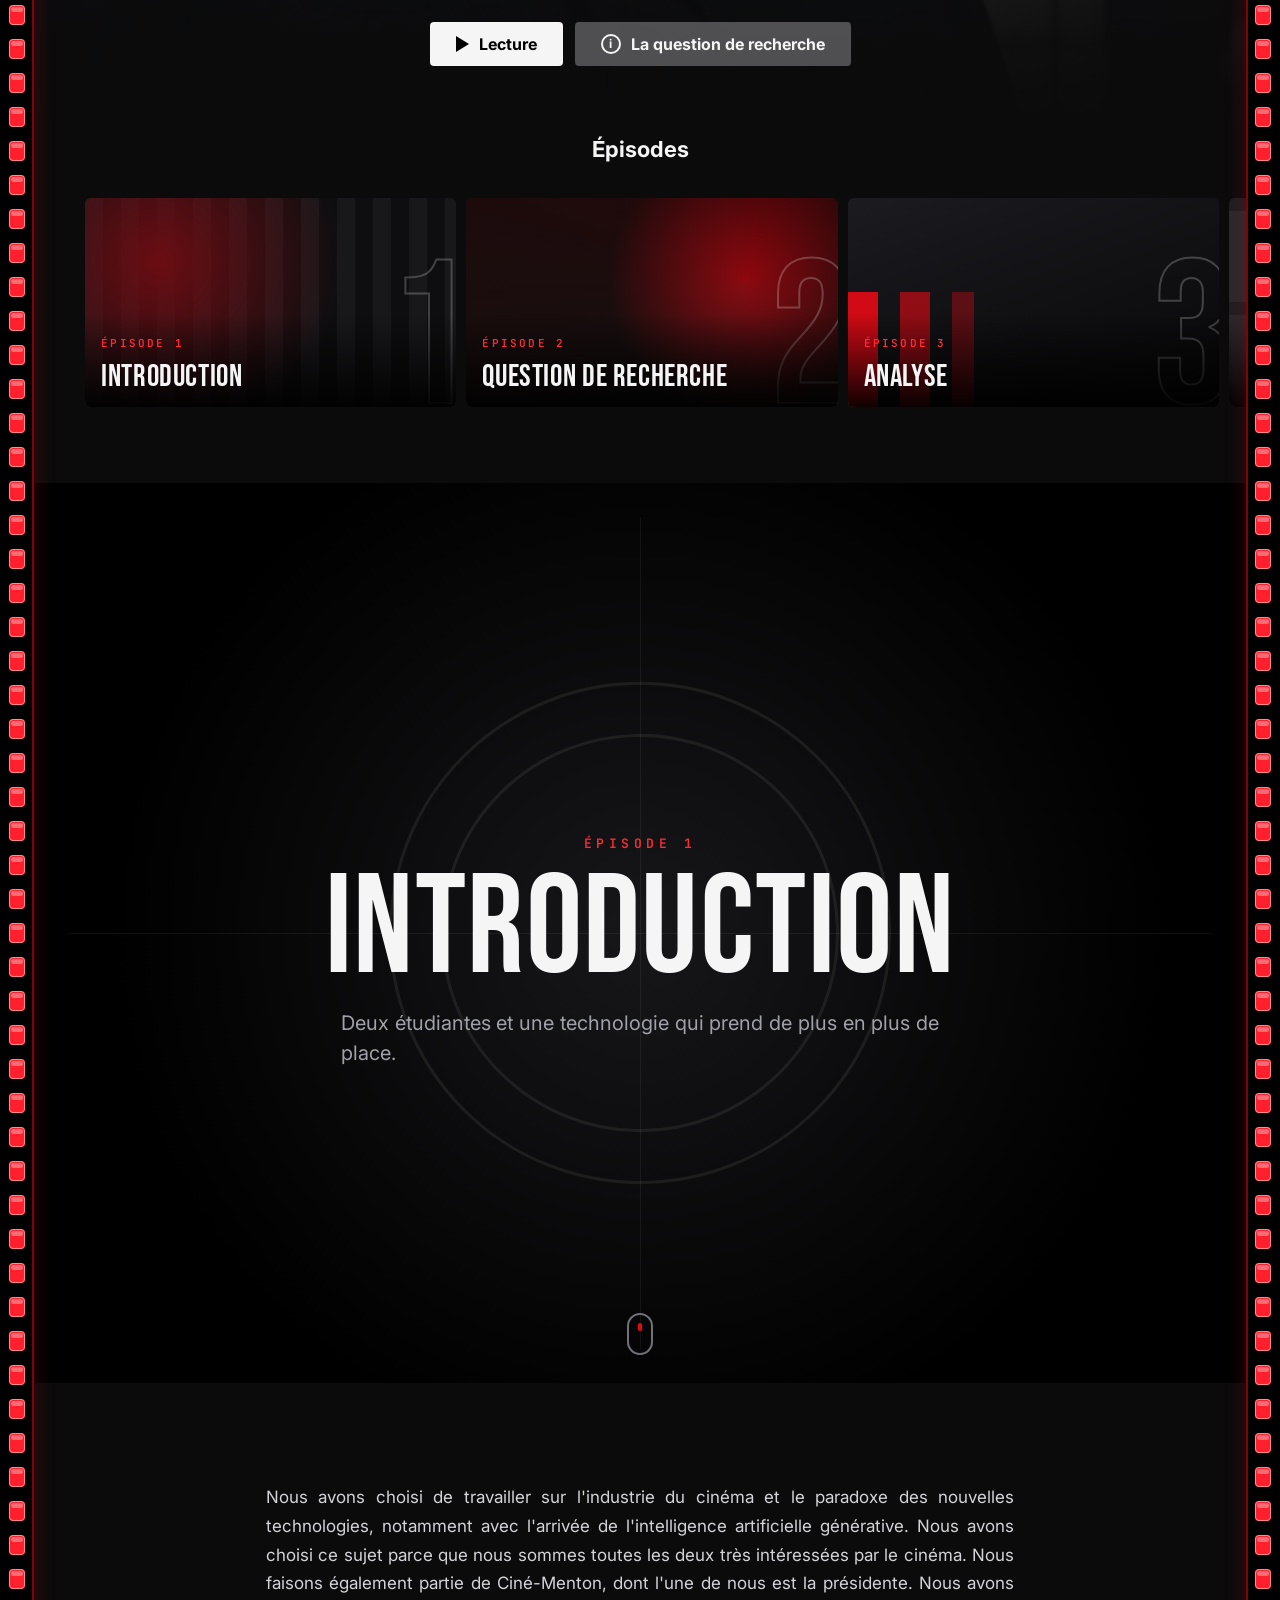
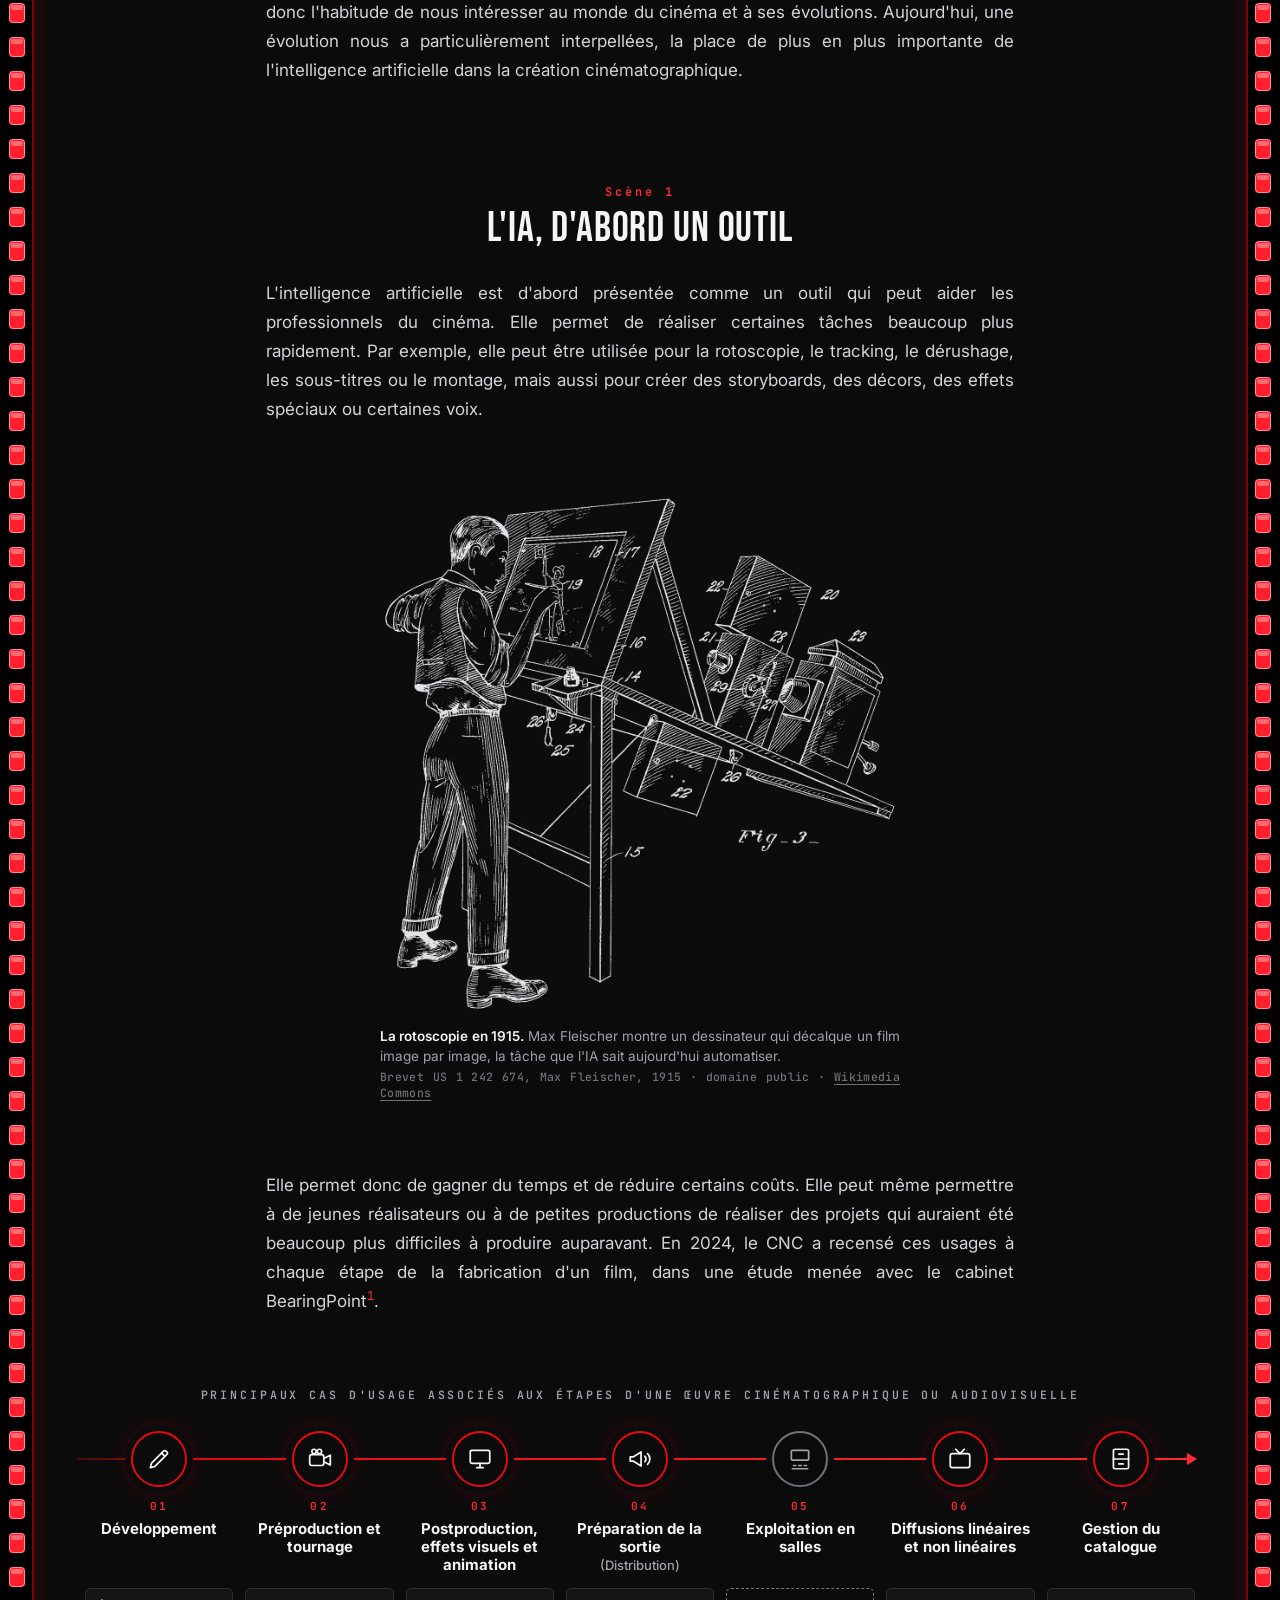
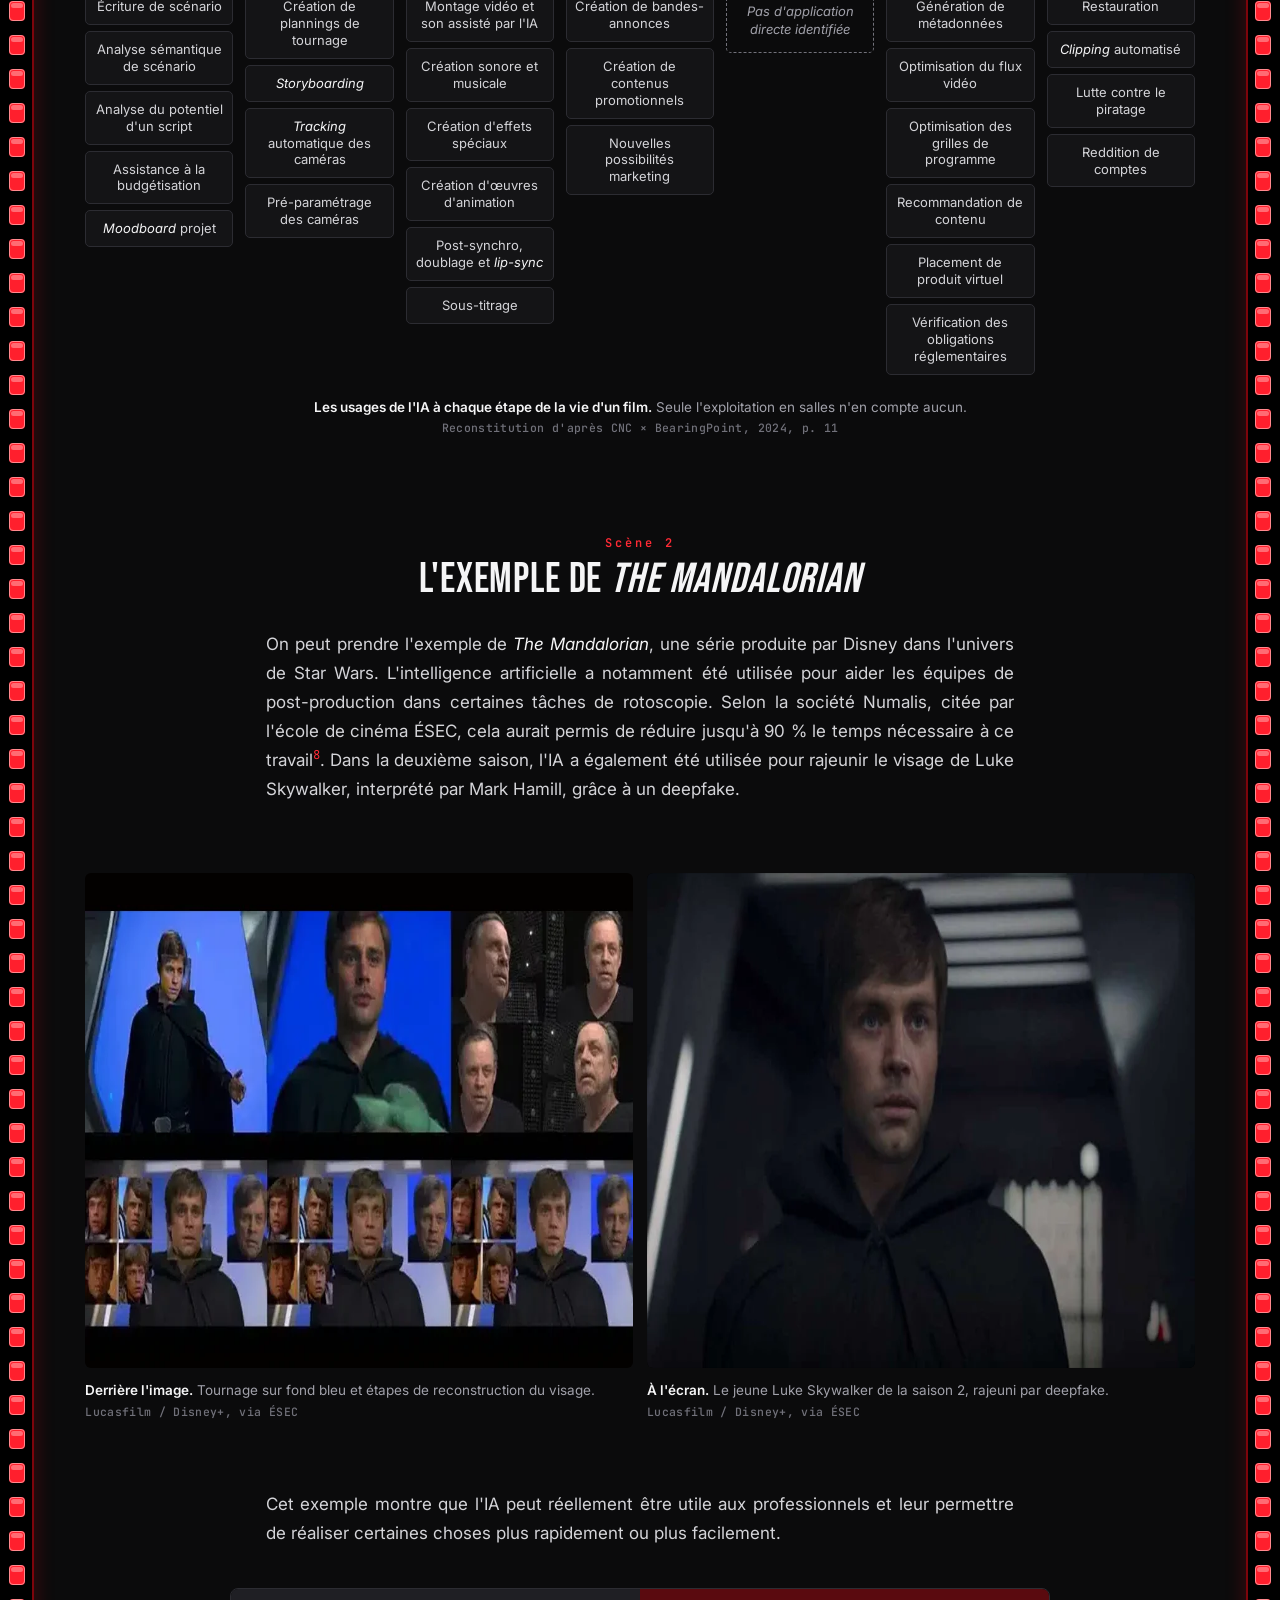
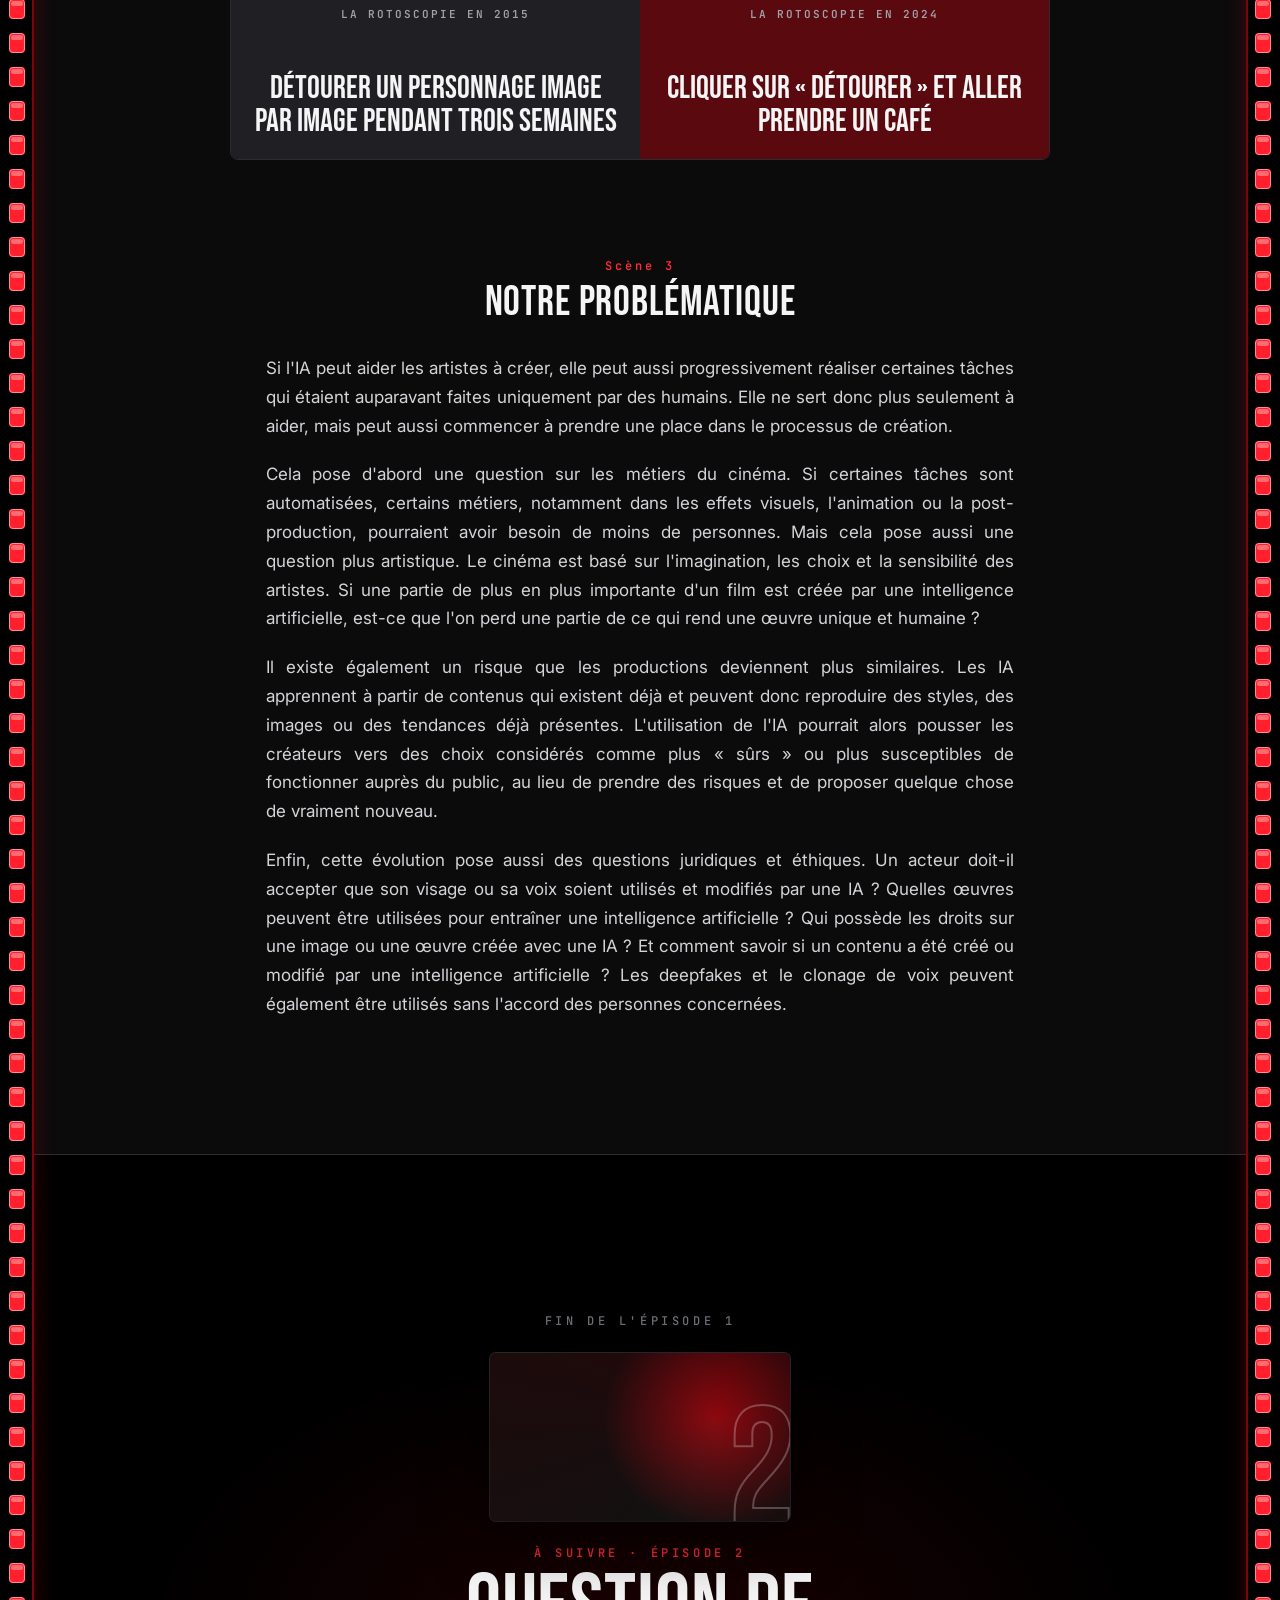
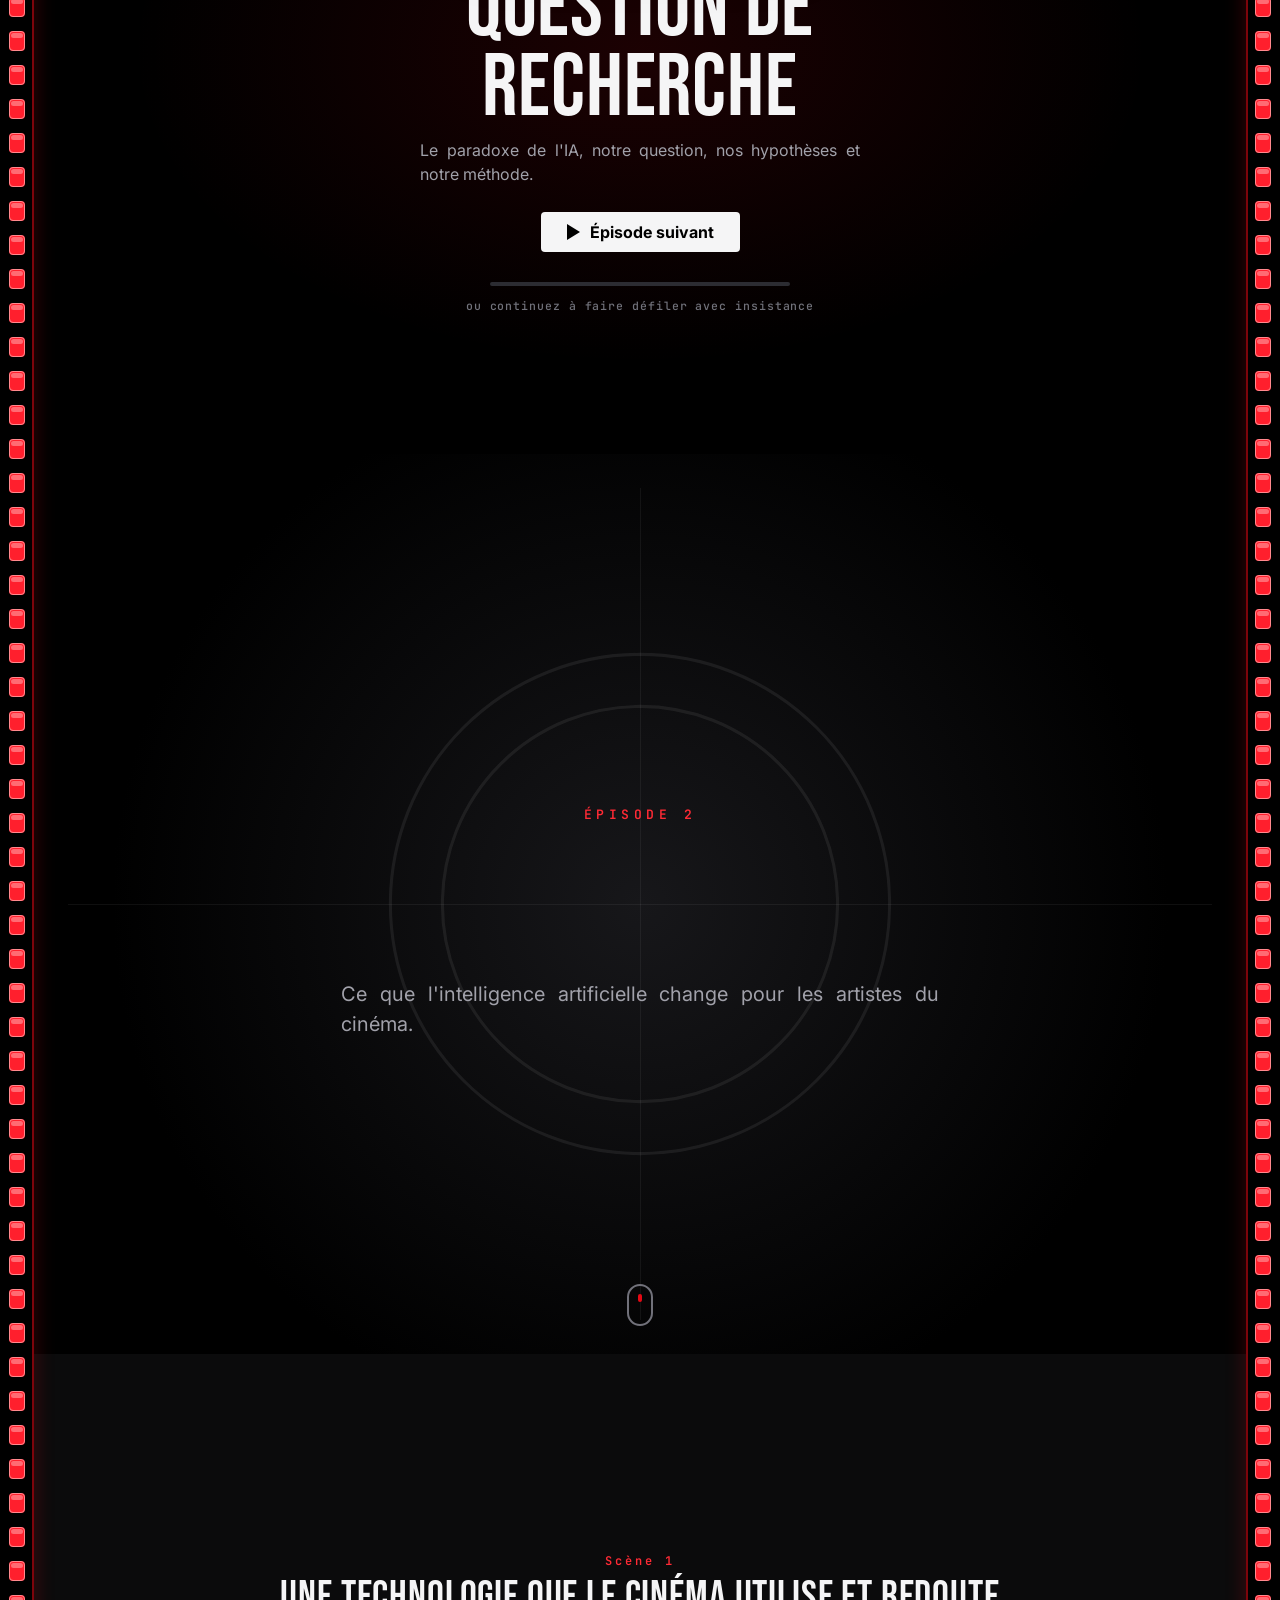
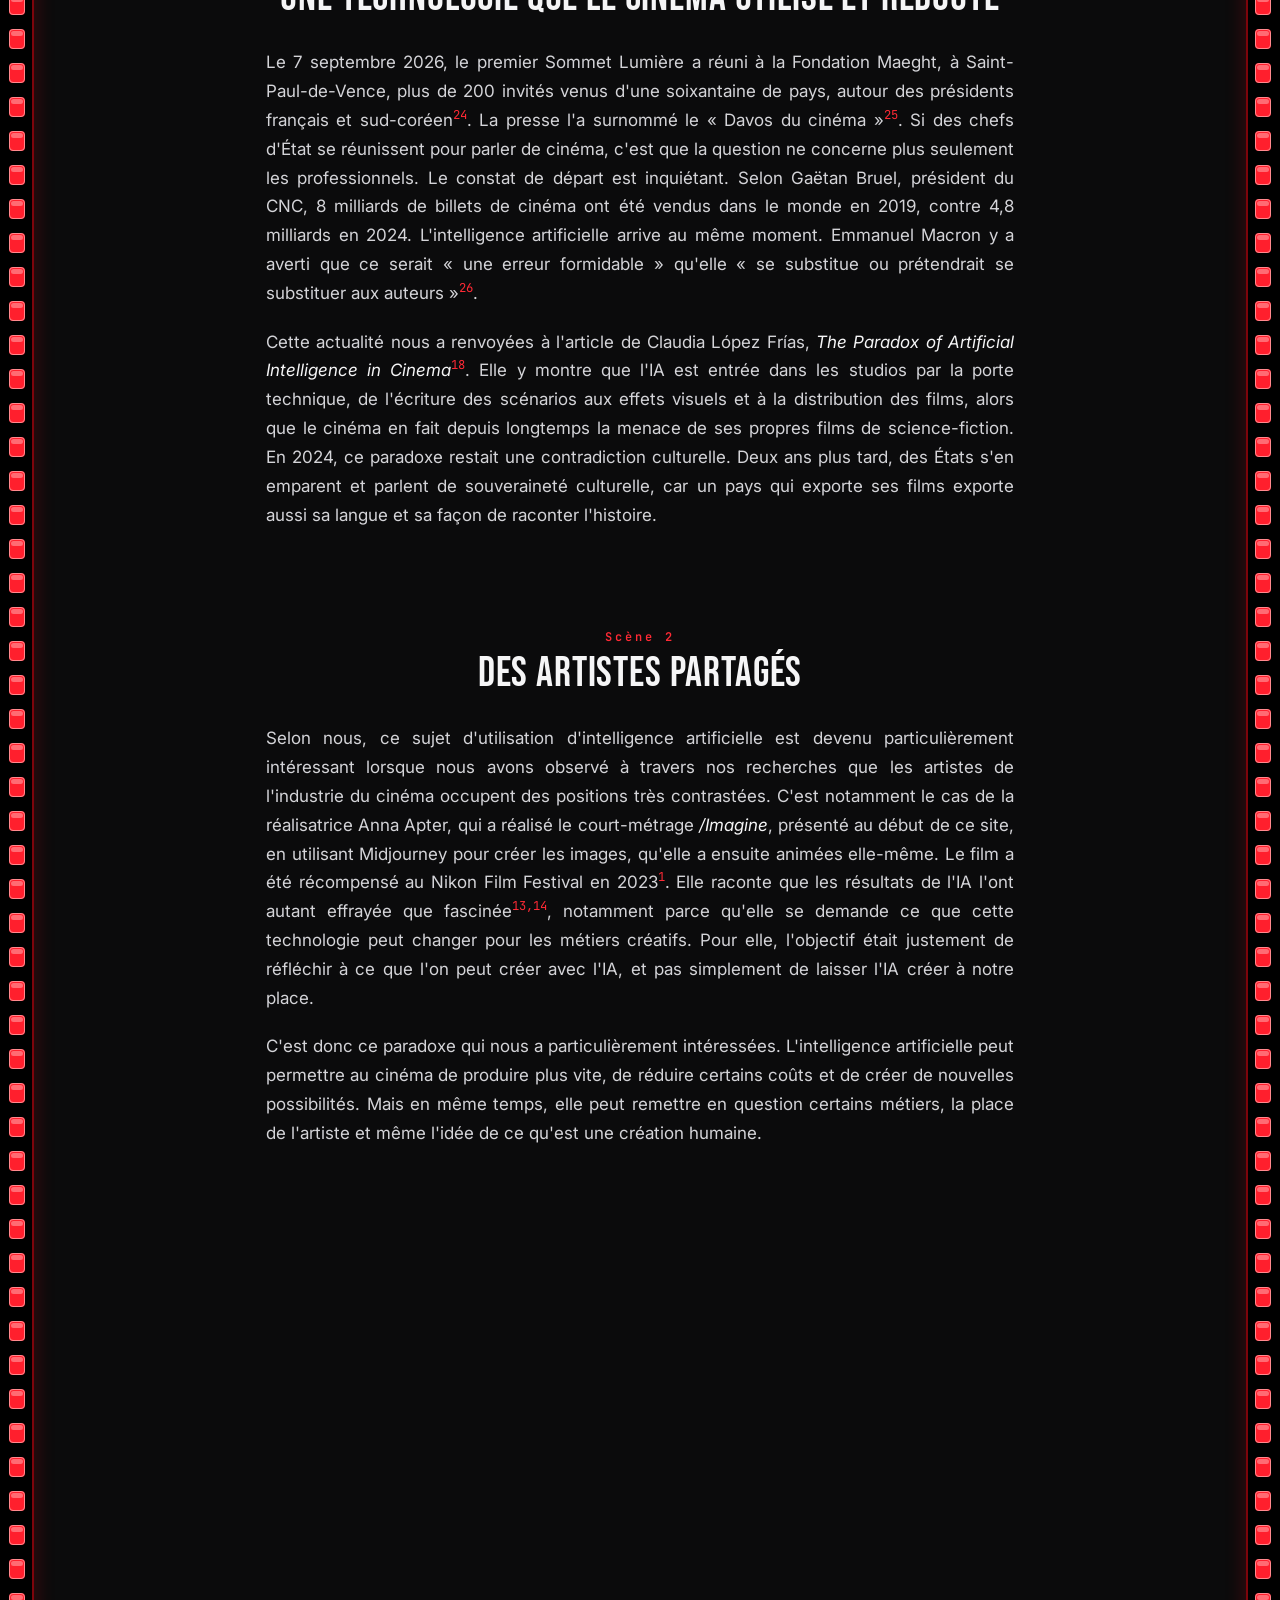
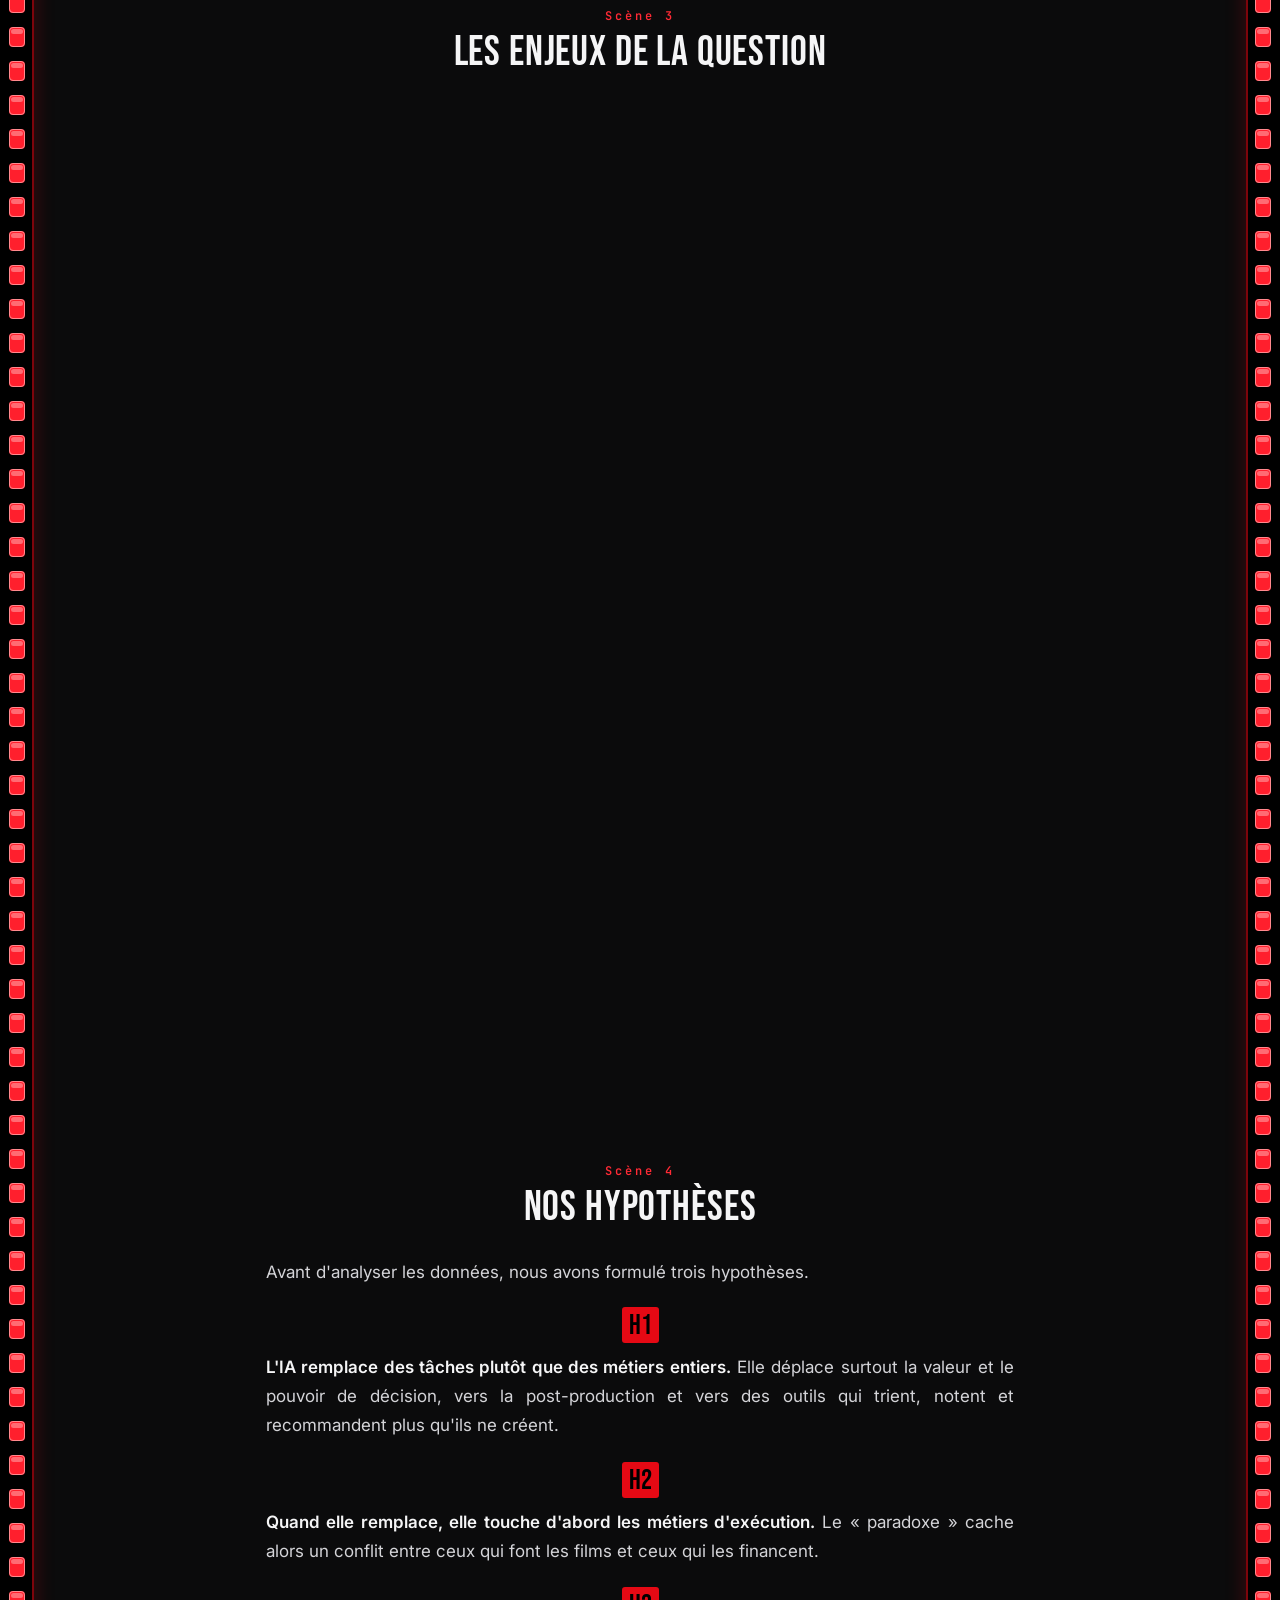
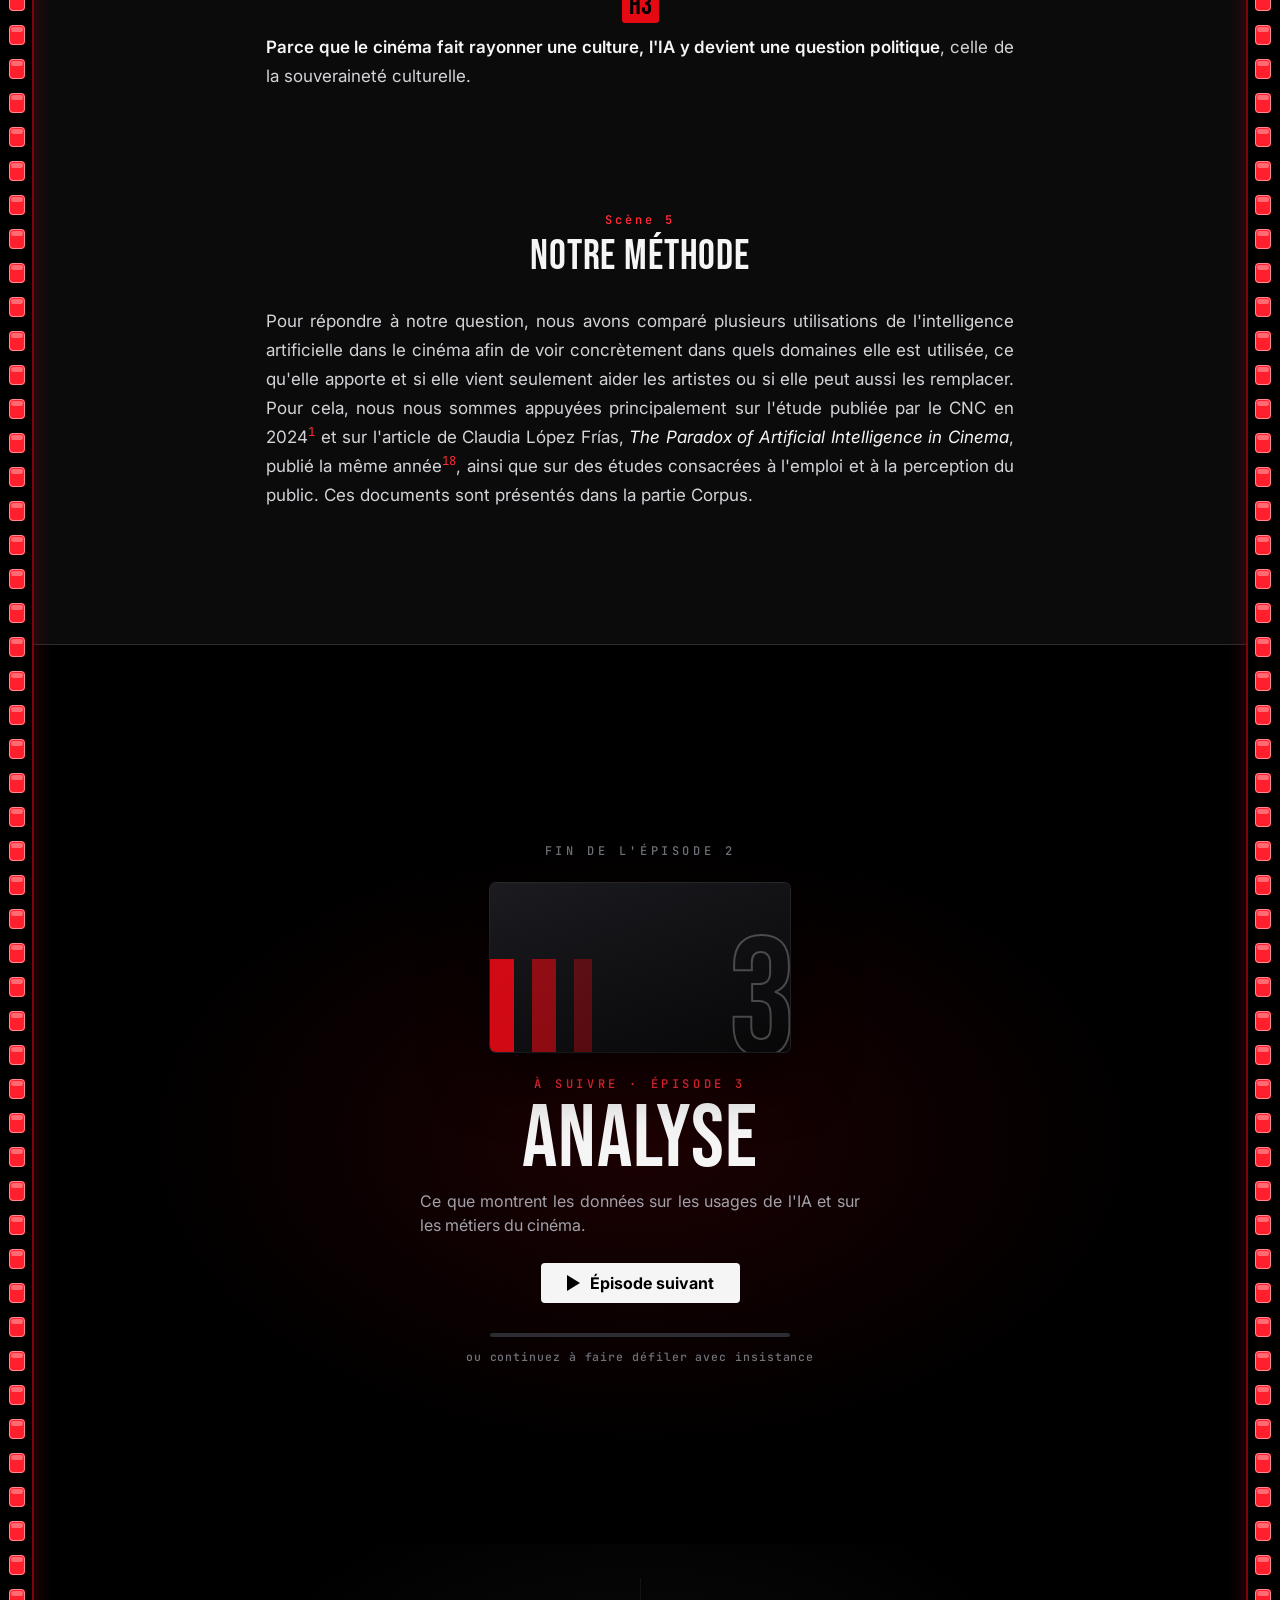
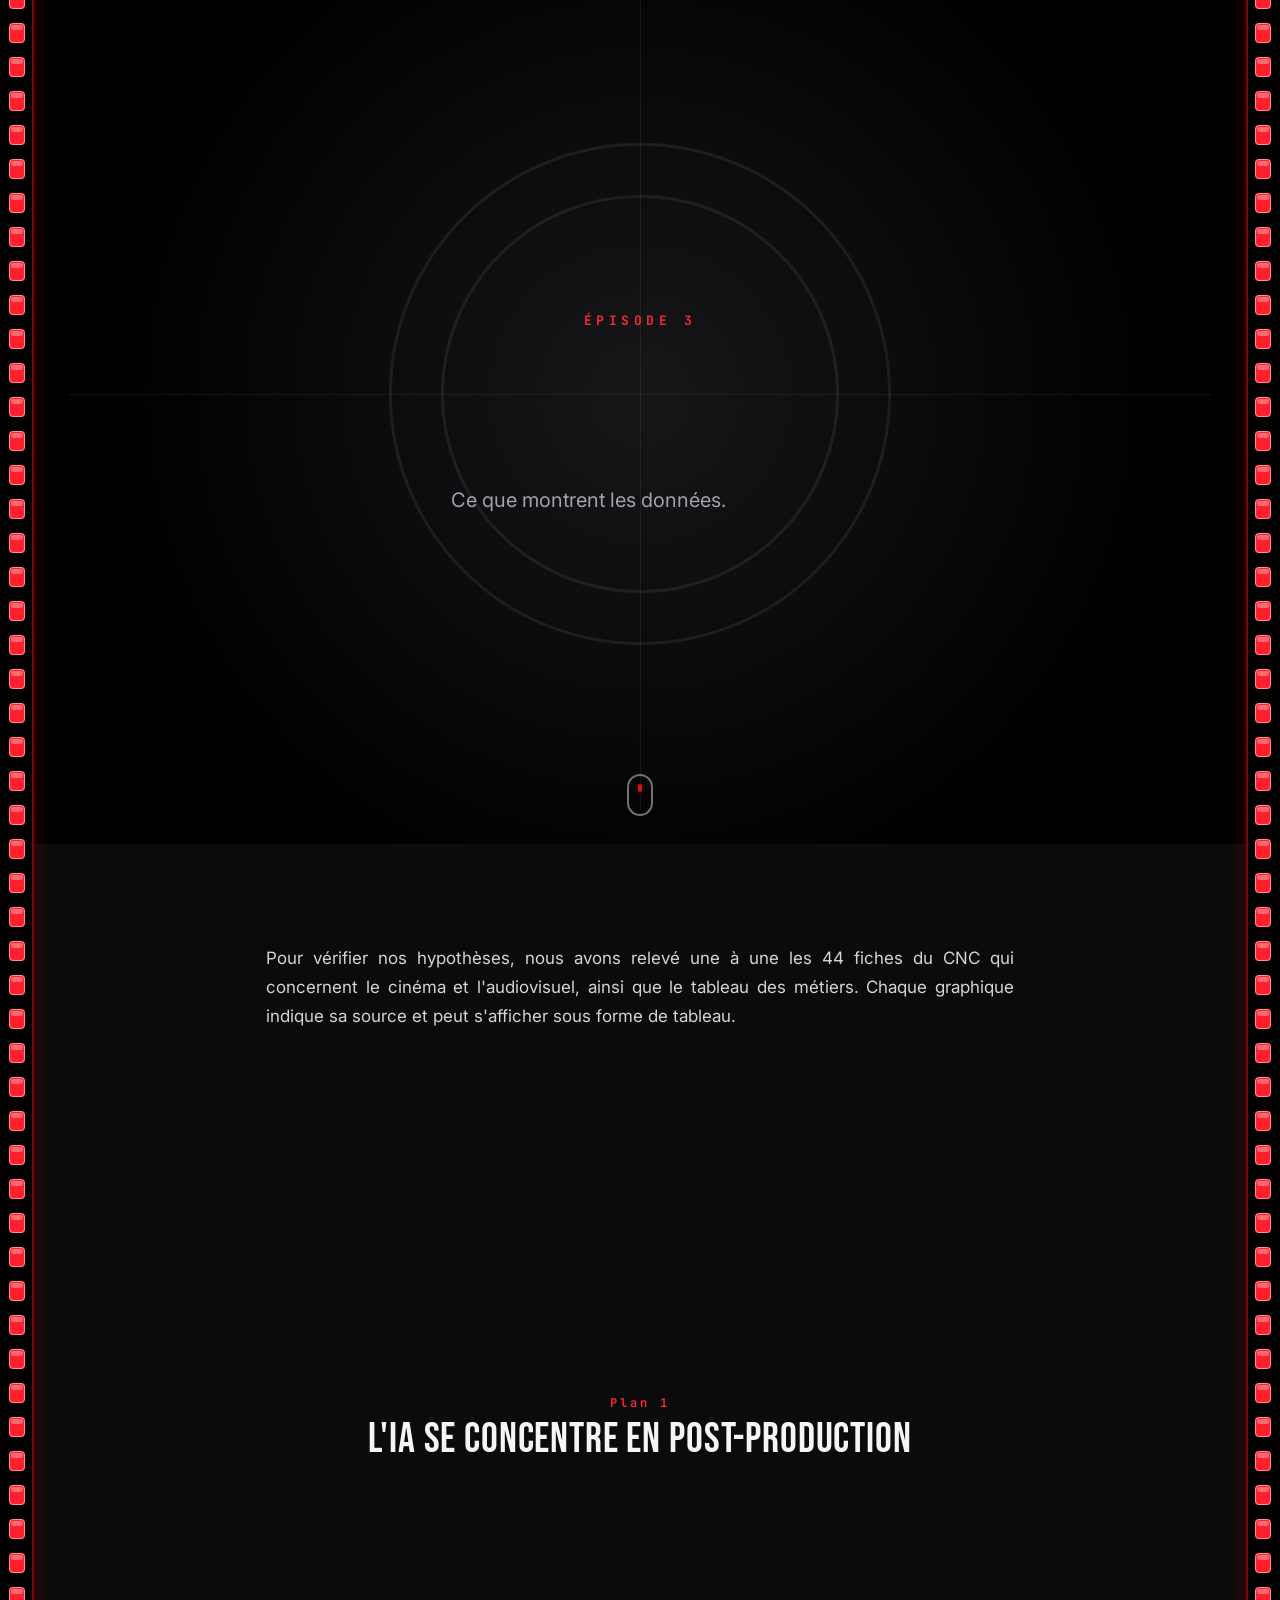
==== commit b1deab0c: "Conclusion : un vrai texte qui referme l'analyse Sous les réponses aux hypothèses, deux paragraphes " ====
--- a/exploration/index.html
+++ b/exploration/index.html
@@ -22,7 +22,7 @@
 <link rel="preconnect" href="https://fonts.googleapis.com">
 <link rel="preconnect" href="https://fonts.gstatic.com" crossorigin>
 <link rel="stylesheet" href="https://fonts.googleapis.com/css2?family=Bebas+Neue&family=Inter:wght@400;500;600;700&family=JetBrains+Mono:wght@500;600&display=swap">
-<link rel="stylesheet" href="css/site.css?v=38">
+<link rel="stylesheet" href="css/site.css?v=39">
 </head>
 <body>
 
@@ -162,7 +162,7 @@
     <figure class="figure figure--sombre photo photo--etroite large apparait">
       <img class="zoomable" src="img/rotoscope-brevet.webp" width="1200" height="1200" loading="lazy"
            alt="Dessin de brevet de 1915. Un dessinateur, debout devant un pupitre incliné, décalque l'image d'un film projeté par un appareil placé derrière lui. Lignes blanches sur fond noir.">
-      <figcaption data-compte><b>La rotoscopie en 1915.</b> Dans son brevet, Max Fleischer montre un dessinateur qui décalque, image par image, un film projeté sur son pupitre. C'est cette tâche que l'IA sait aujourd'hui automatiser.
+      <figcaption data-compte><b>La rotoscopie en 1915.</b> Max Fleischer montre un dessinateur qui décalque un film image par image, la tâche que l'IA sait aujourd'hui automatiser.
         <span class="credit">Brevet US 1 242 674, Max Fleischer, 1915 · domaine public · <a href="https://commons.wikimedia.org/wiki/File:US_patent_1242674_figure_3.png" target="_blank" rel="noopener">Wikimedia Commons</a></span></figcaption>
     </figure>
 
@@ -352,7 +352,7 @@
     <figure class="figure figure--sombre photo large apparait">
       <img class="zoomable" src="img/tournage-fond-vert.webp" width="1400" height="933" loading="lazy"
            alt="Tournage d'un film d'époque dans une rue. Comédiens en costumes du XIXe siècle, équipe technique, et derrière eux un immense fond vert.">
-      <figcaption data-compte><b>Un tournage devant un fond vert.</b> Le décor sera ajouté en post-production, l'étape où l'IA est la plus présente.
+      <figcaption data-compte><b>Un tournage devant un fond vert.</b> Le décor sera ajouté en post-production.
         <span class="credit">Manfred Werner (Tsui), tournage de <em>Madame Nobel</em>, Vienne, 2014 · <a href="https://creativecommons.org/licenses/by-sa/3.0" target="_blank" rel="noopener">CC BY-SA 3.0</a> · <a href="https://commons.wikimedia.org/wiki/File:Madame_Nobel_-_film_set_at_the_Embassy_of_France_in_Vienna_May_2014_11.jpg" target="_blank" rel="noopener">Wikimedia Commons</a></span></figcaption>
     </figure>
 
@@ -371,7 +371,7 @@
       <p class="graphe__src">D'après les fiches cas d'usage du rapport CNC × BearingPoint, 2024, p. 46-101. Notes de maturité et d'impact de 0 à 3 (p. 44). Relevé réalisé par nos soins.</p>
     </div>
     <div class="prose" data-compte>
-      <p>La plupart des points se trouvent au milieu du graphique, là où l'IA assiste les professionnels ou automatise une partie de leurs tâches. Seuls quatre cas atteignent le niveau le plus élevé. Il s'agit du bruitage, du doublage en langue étrangère, du sous-titrage et de la création de métadonnées. Aucun ne concerne l'écriture, la mise en scène ou le jeu d'acteur. L'article de López Frías va dans le même sens, car la plupart des outils qu'il cite trient, notent ou recommandent. ScriptBook affirme par exemple avoir repéré après coup 22 des 32 films déficitaires de Sony en analysant leurs scénarios<a class="appel" href="#ref-18">18</a>. Notre première hypothèse se vérifie donc. L'IA remplace des tâches bien plus que des métiers, et elle pèse surtout sur les décisions.</p>
+      <p>La plupart des points se trouvent au milieu du graphique, là où l'IA assiste les professionnels ou automatise une partie de leurs tâches. Seuls quatre cas atteignent le niveau le plus élevé. Il s'agit du bruitage, du doublage en langue étrangère, du sous-titrage et de la création de métadonnées. Aucun ne concerne l'écriture, la mise en scène ou le jeu d'acteur. L'article de López Frías va dans le même sens, car la plupart des outils qu'il cite trient, notent ou recommandent. ScriptBook affirme par exemple avoir repéré après coup 22 des 32 films déficitaires de Sony en analysant leurs scénarios<a class="appel" href="#ref-18">18</a>. Notre première hypothèse se vérifie donc.</p>
     </div>
 
     <!-- 3. métiers -->
@@ -416,10 +416,6 @@
     </div>
     <div class="prose" data-compte>
       <p>Une seule de ces quatre stratégies fait baisser le volume de travail, celle qui consiste à faire le même film pour moins cher. L'IA ne décide donc pas seule du sort des artistes. Ce sont des choix économiques, et donc humains.</p>
-      <aside class="encadre">
-        <h4>Prévision ou constat&nbsp;?</h4>
-        <p>La baisse de 90 % des coûts de l'animation d'ici fin 2026, souvent citée, est une estimation de Jeffrey Katzenberg, patron de DreamWorks, et non un résultat d'étude. Il faut distinguer ce qui est mesuré de ce qui est annoncé.</p>
-      </aside>
     </div>
 
     <!-- 5. public -->
@@ -432,7 +428,7 @@
       <p class="graphe__src">D'après CNC, <em>Perception par le public de l'utilisation de l'IA dans la création</em>, septembre 2024.</p>
     </div>
     <div class="prose" data-compte>
-      <p>Seul un tiers des Français a un avis positif sur l'IA dans la création, mais c'est le cas de la moitié des moins de 30 ans<a class="appel" href="#ref-2">2</a>. Les effets visuels créés avec l'IA sont largement acceptés, alors que les œuvres entièrement générées et les acteurs virtuels sont majoritairement rejetés, et la plupart des personnes interrogées veulent être prévenues quand l'IA a servi.</p>
+      <p>Seul un tiers des Français a un avis positif sur l'IA dans la création, mais c'est le cas de la moitié des moins de 30 ans<a class="appel" href="#ref-2">2</a>. Les effets visuels créés avec l'IA sont largement acceptés, les œuvres entièrement générées et les acteurs virtuels beaucoup moins.</p>
     </div>
 
     <figure class="figure figure--sombre photo large apparait">
@@ -488,7 +484,7 @@
 
   <div class="corps">
     <div class="prose" data-compte>
-      <p>Notre travail s'appuie sur quatre textes et sur plusieurs exemples de films et de séries. Nous les présentons ici pour que l'on sache d'où viennent les chiffres de la partie Analyse.</p>
+      <p>Voici les textes et les œuvres sur lesquels repose notre analyse.</p>
       <h3><span class="sc">Scène 1</span>Les études</h3>
     </div>
 
@@ -595,7 +591,7 @@
         <h4>Quel impact de l'IA sur les filières du cinéma, de l'audiovisuel et du jeu vidéo&nbsp;?</h4>
         <p class="fiche__ref">CNC × BearingPoint, 2024<a class="appel" href="#ref-1">1</a></p>
         <dl>
-          <dt>Apport</dt><dd>La cartographie la plus complète en français, avec une soixantaine de cas d'usage notés selon leur maturité et leur impact sur les métiers, établie à partir d'une recherche documentaire et d'une trentaine d'entretiens.</dd>
+          <dt>Apport</dt><dd>La cartographie la plus complète en français, avec une soixantaine de cas d'usage notés selon leur maturité et leur impact sur les métiers.</dd>
           <dt>Limite</dt><dd class="limite">Les notes reflètent l'avis d'experts en janvier 2024 et non des mesures. Le rapport décrit des tendances plutôt que des effets observés.</dd>
         </dl>
       </article>
@@ -604,7 +600,7 @@
         <h4>Future Unscripted, l'impact de l'IA générative sur l'emploi</h4>
         <p class="fiche__ref">CVL Economics, 2024<a class="appel" href="#ref-3">3</a>, et Eloundou et al., 2023<a class="appel" href="#ref-4">4</a></p>
         <dl>
-          <dt>Apport</dt><dd>Une enquête auprès de 300 dirigeants du divertissement américain, qui chiffre les emplois susceptibles d'être «&nbsp;perturbés&nbsp;» d'ici 2026. Elle s'appuie sur les travaux d'Eloundou et de ses coauteurs, qui mesurent à quel point chaque métier est exposé aux modèles de langage.</dd>
+          <dt>Apport</dt><dd>Elle chiffre les emplois susceptibles d'être «&nbsp;perturbés&nbsp;» d'ici 2026, en s'appuyant sur les travaux d'Eloundou et de ses coauteurs sur l'exposition des métiers à l'IA.</dd>
           <dt>Limite</dt><dd class="limite">Elle a été commandée par un syndicat, The Animation Guild, et repose sur les prévisions des employeurs. Il s'agit donc d'une anticipation et non d'un constat.</dd>
         </dl>
       </article>
@@ -613,7 +609,7 @@
         <h4>Generative AI for Film Creation</h4>
         <p class="fiche__ref">Zhang et al., 2025<a class="appel" href="#ref-5">5</a></p>
         <dl>
-          <dt>Apport</dt><dd>Les auteurs analysent la fabrication de films récents réalisés avec l'IA et recueillent l'avis des artistes. Ceux-ci demandent surtout plus de contrôle, des personnages qui restent cohérents d'un plan à l'autre et des retouches plus précises.</dd>
+          <dt>Apport</dt><dd>Les auteurs analysent des films récents réalisés avec l'IA et recueillent l'avis des artistes, qui demandent surtout plus de contrôle sur les images.</dd>
           <dt>Limite</dt><dd class="limite">Le point de vue reste celui d'ingénieurs, centré sur la technique. L'emploi et le droit y sont secondaires.</dd>
         </dl>
       </article>
@@ -623,7 +619,7 @@
         <p class="fiche__ref">2023-2025<a class="appel" href="#ref-8">8</a><span class="appel">,</span><a class="appel" href="#ref-9">9</a><span class="appel">,</span><a class="appel" href="#ref-10">10</a></p>
         <dl>
           <dt>Apport</dt><dd>Le regard du terrain. Après 148 jours de grève, les scénaristes américains ont obtenu que l'IA ne puisse ni leur être imposée ni leur retirer leur crédit d'auteur. Les acteurs ont obtenu que toute réplique numérique d'un comédien exige son consentement.</dd>
-          <dt>Limite</dt><dd class="limite">Ces textes défendent une position. Ils disent ce que les professionnels craignent ou demandent plus qu'ils ne décrivent ce qui se passe réellement.</dd>
+          <dt>Limite</dt><dd class="limite">Ces textes défendent une position plus qu'ils ne décrivent ce qui se passe réellement.</dd>
         </dl>
       </article>
     </div>
@@ -740,7 +736,8 @@
         <li><strong>Confirmée.</strong> Les métiers les plus exposés sont des métiers d'exécution, comme le doublage ou le bruitage, alors que réalisateurs et scénaristes le sont peu. Le paradoxe cache bien un conflit, visible dans les grèves de 2023 et aux César de 2026, même si l'effet sur l'emploi reste encore limité.</li>
         <li><strong>En partie confirmée.</strong> Avec 14 outils sur 17 détenus par des entreprises américaines et un sommet d'États en 2026, l'IA est devenue une question de souveraineté culturelle. Mais ces annonces doivent encore devenir des règles.</li>
       </ol>
-      <p class="sous">Pour répondre à notre question, l'intelligence artificielle ne remplace pas les artistes du cinéma, elle transforme leur manière de créer. Elle fragilise cependant ceux qui exécutent la vision des autres, et elle pose désormais une question politique.</p>
+      <p class="sous">Pour répondre à notre question, l'intelligence artificielle ne remplace pas les artistes du cinéma, elle transforme d'abord leur manière de créer. Notre analyse montre qu'elle agit surtout sur les tâches techniques et répétitives, et qu'elle se concentre après le tournage, en post-production. Les métiers de la conception, comme la réalisation, l'écriture ou le jeu d'acteur, restent les moins touchés, car ils reposent sur une intention et une sensibilité que les outils actuels ne savent pas reproduire.</p>
+      <p class="sous">Ce constat doit pourtant être nuancé. Les métiers d'exécution, souvent occupés par des débutants ou des indépendants, sont déjà fragilisés, alors que c'est par eux que l'on entre dans la profession. Le paradoxe de départ, celui d'un cinéma qui utilise une technologie qu'il redoute, cache en réalité un rapport de force entre ceux qui font les films et ceux qui les financent. Enfin, parce que ces outils appartiennent presque tous à quelques entreprises américaines, la question dépasse désormais les studios et concerne les États. L'avenir de la création dépendra donc moins de ce que l'IA sait faire que des choix des artistes, des producteurs et des pouvoirs publics.</p>
     </div>
 
     <div class="prose" data-compte style="margin-top:clamp(50px, 7vw, 90px)">
@@ -771,7 +768,7 @@
   <p class="fin">Fin</p>
 </footer>
 
-<script src="js/data.js?v=38"></script>
-<script src="js/site.js?v=38"></script>
+<script src="js/data.js?v=39"></script>
+<script src="js/site.js?v=39"></script>
 </body>
 </html>
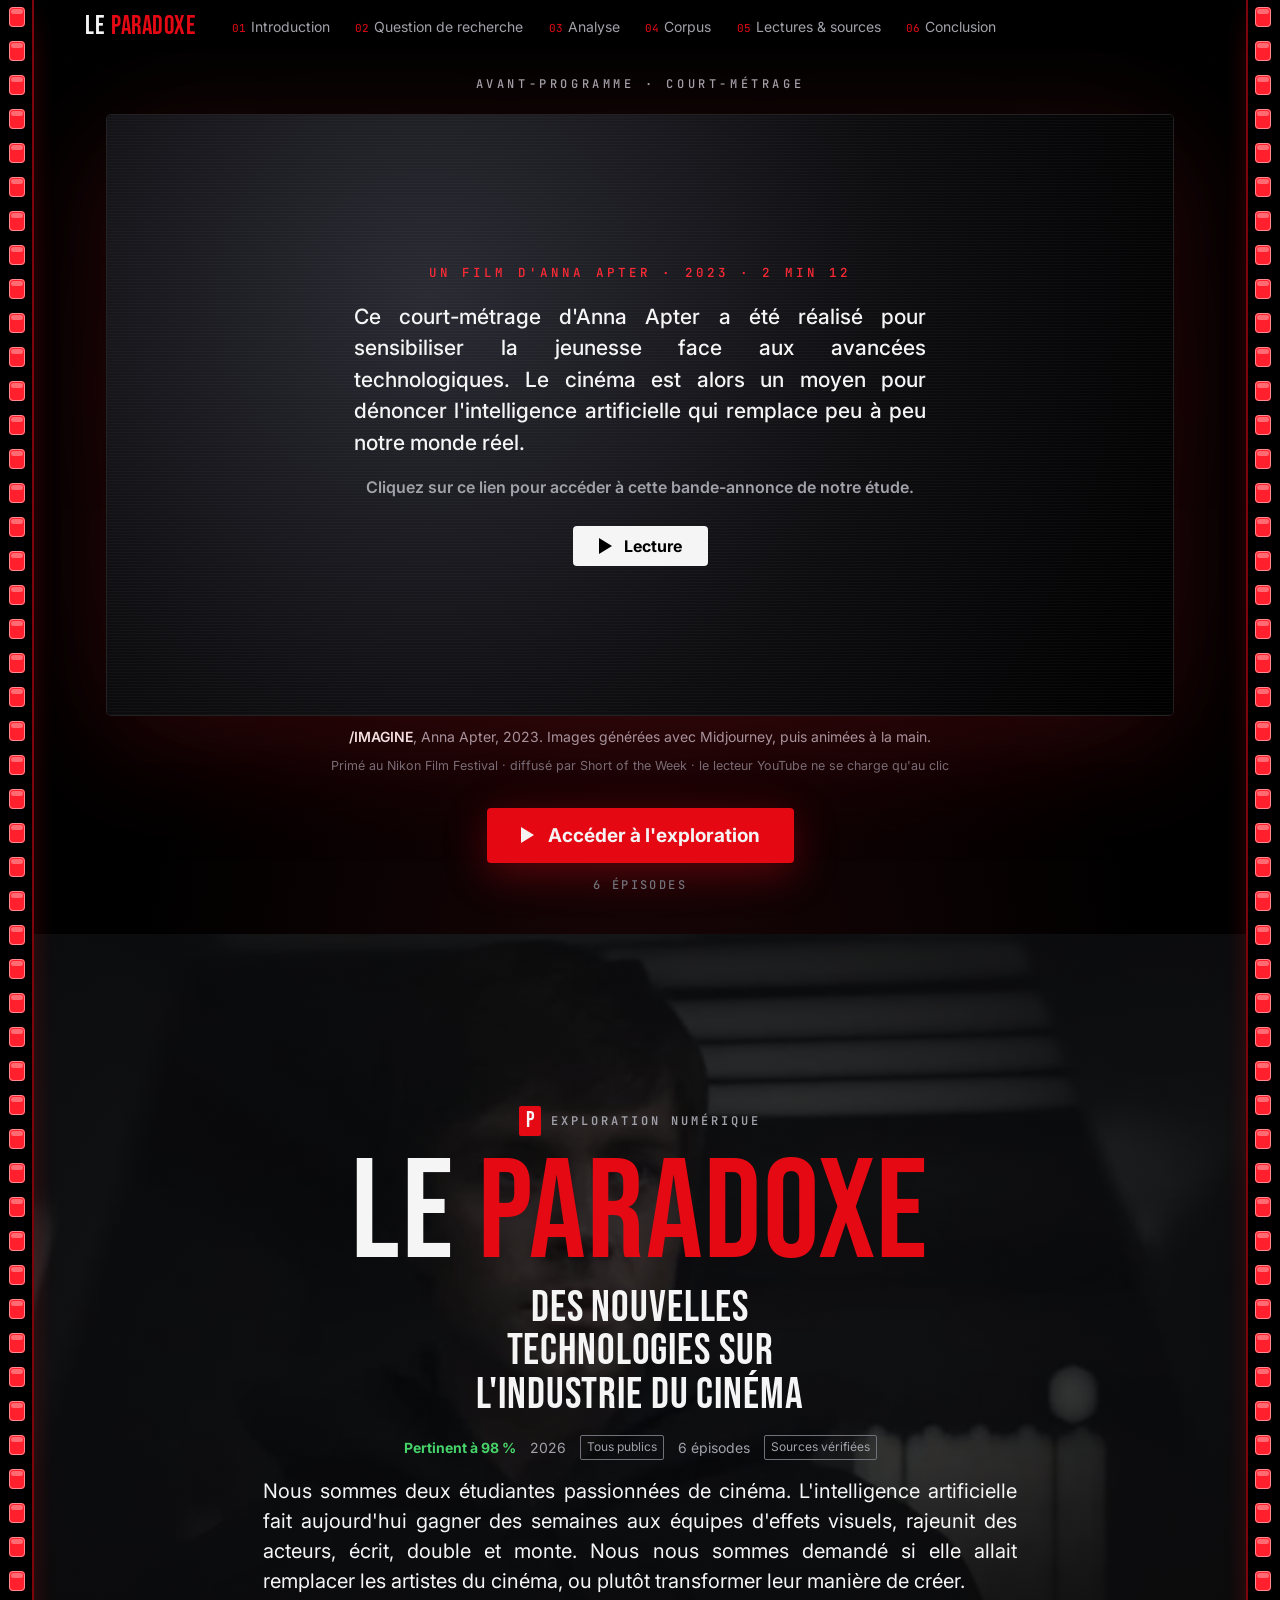
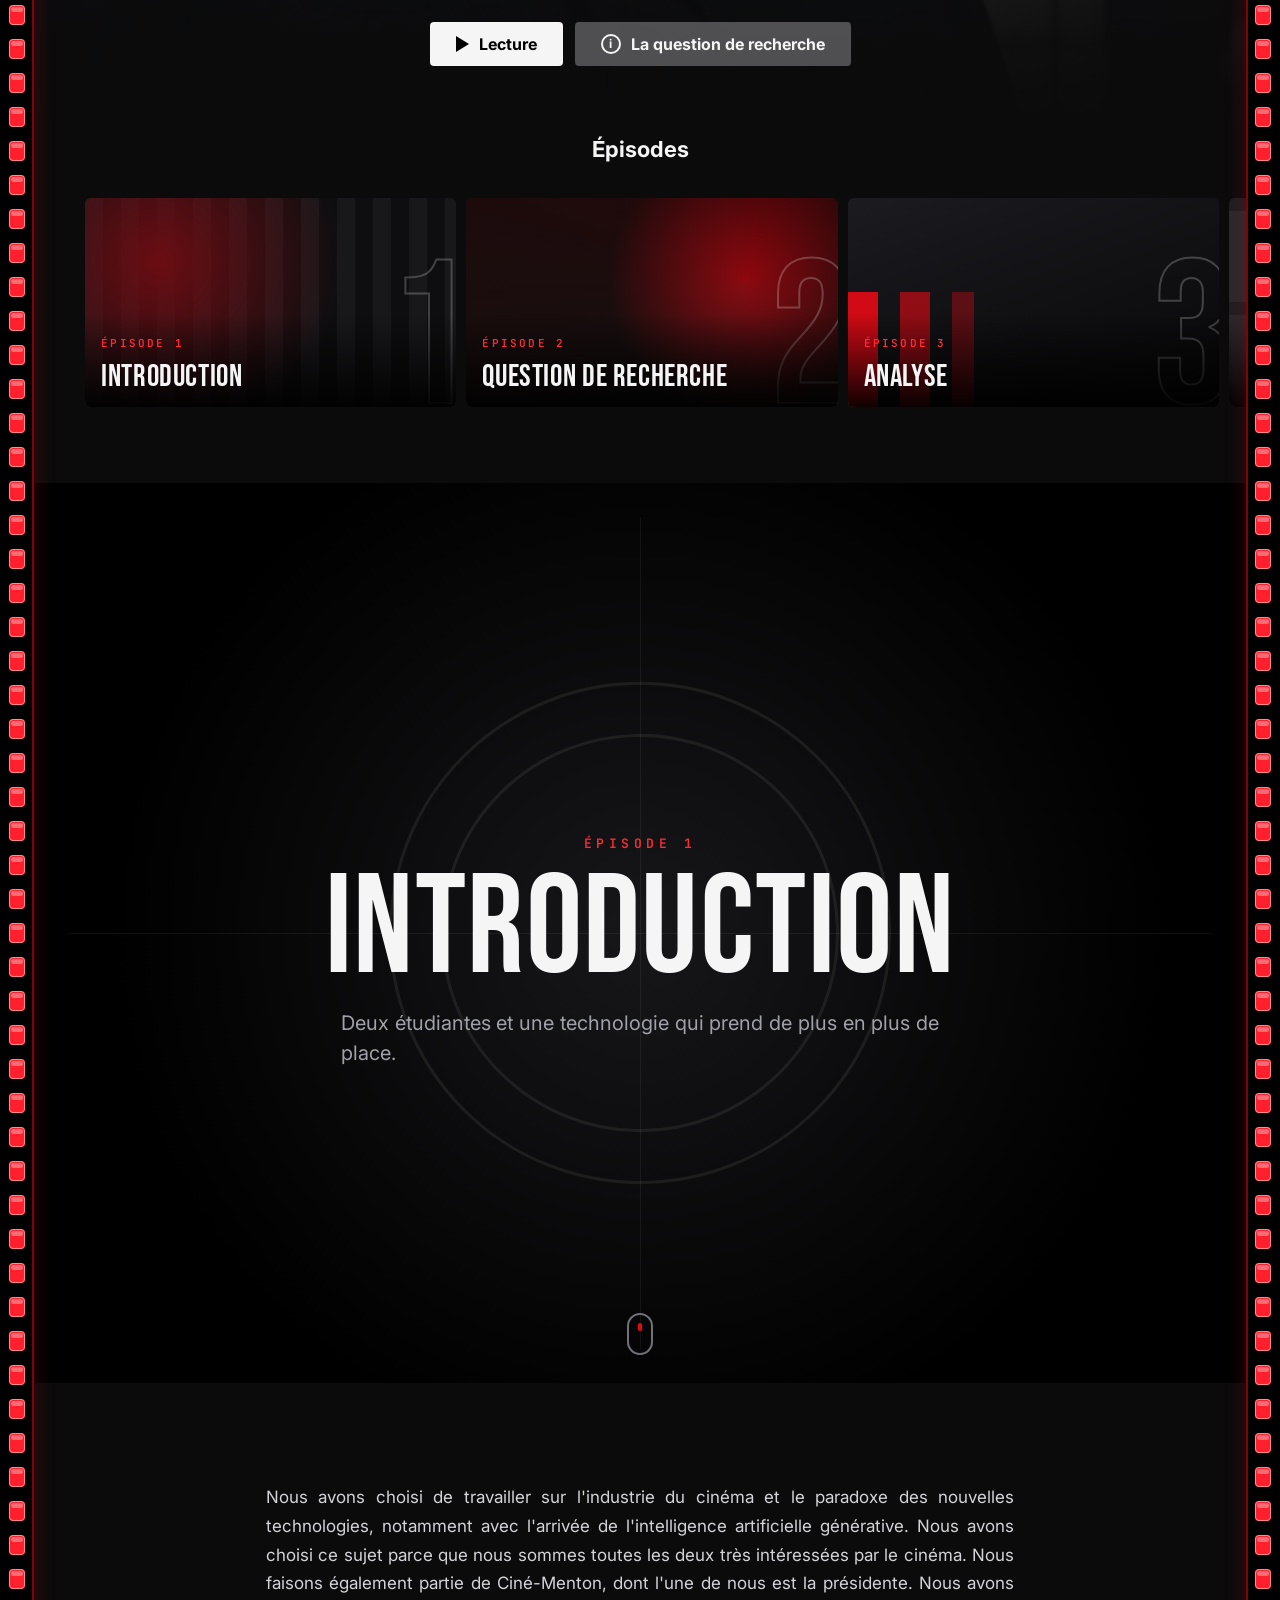
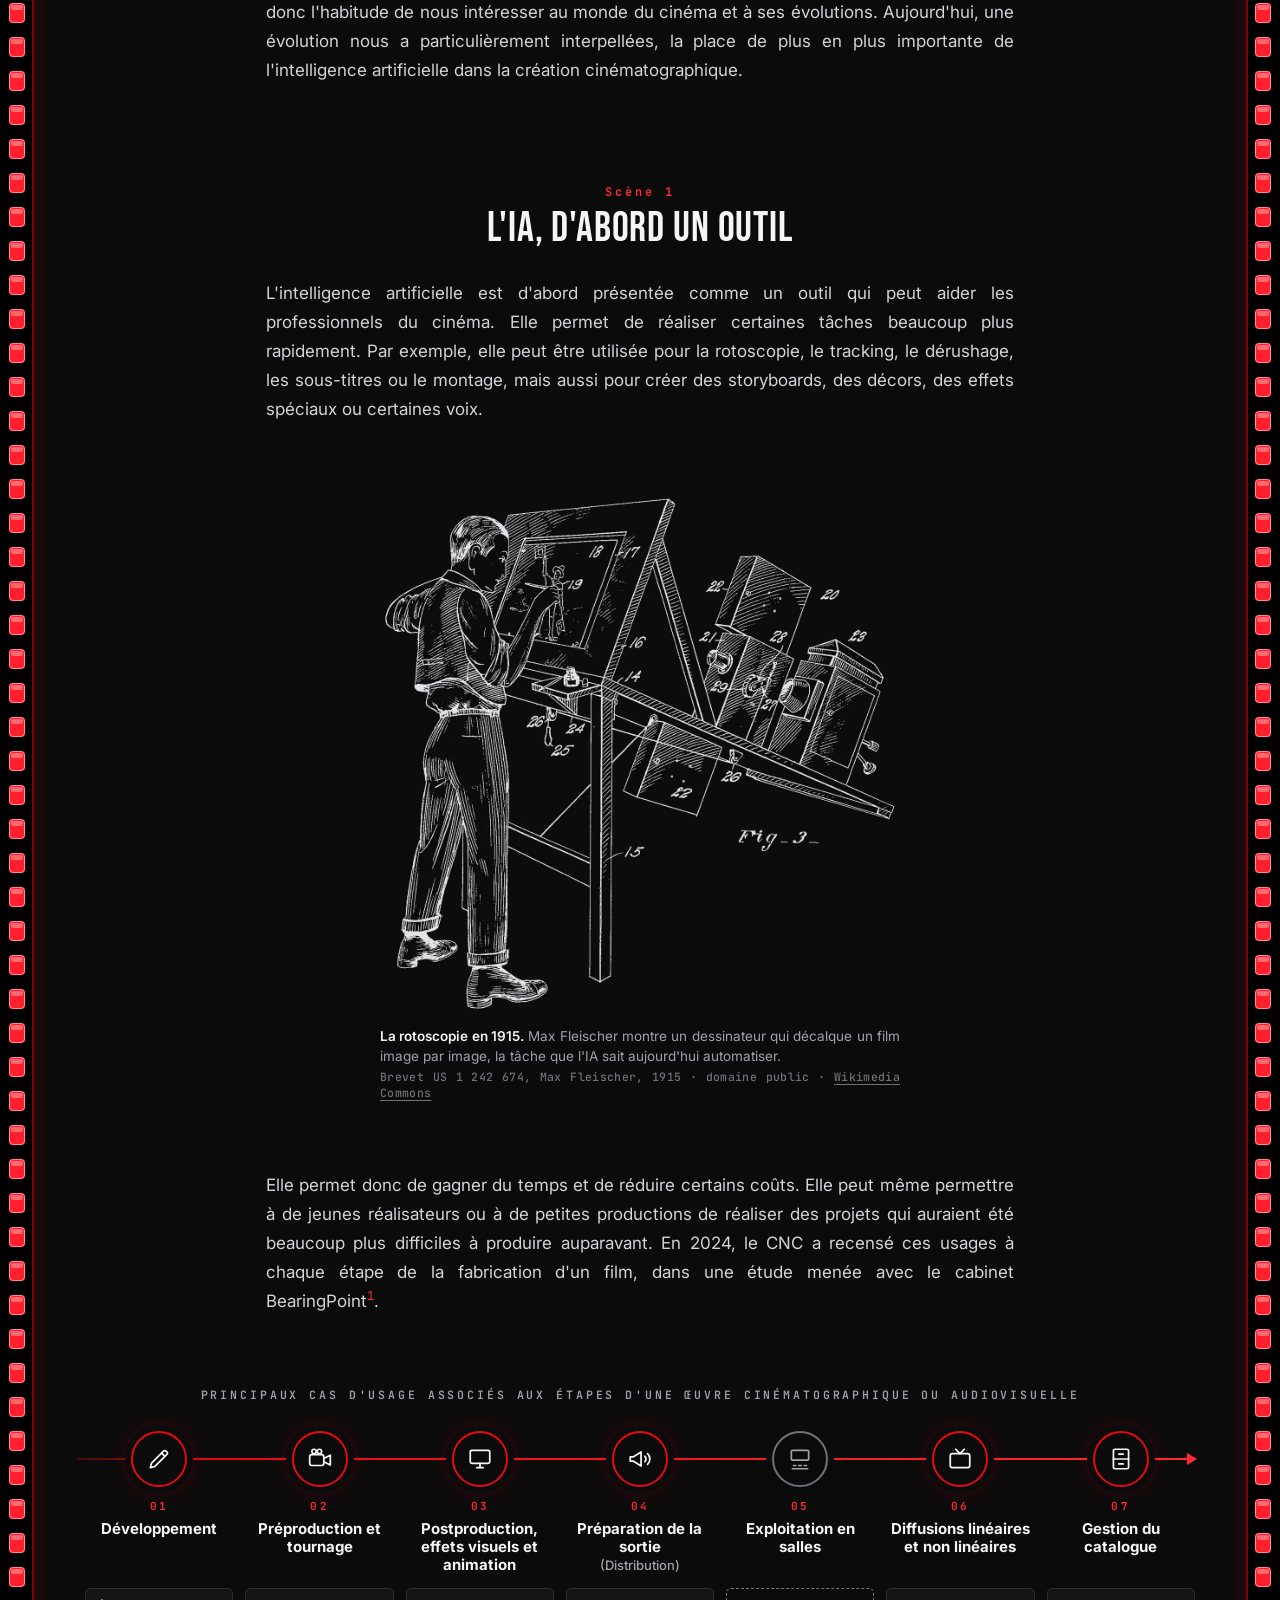
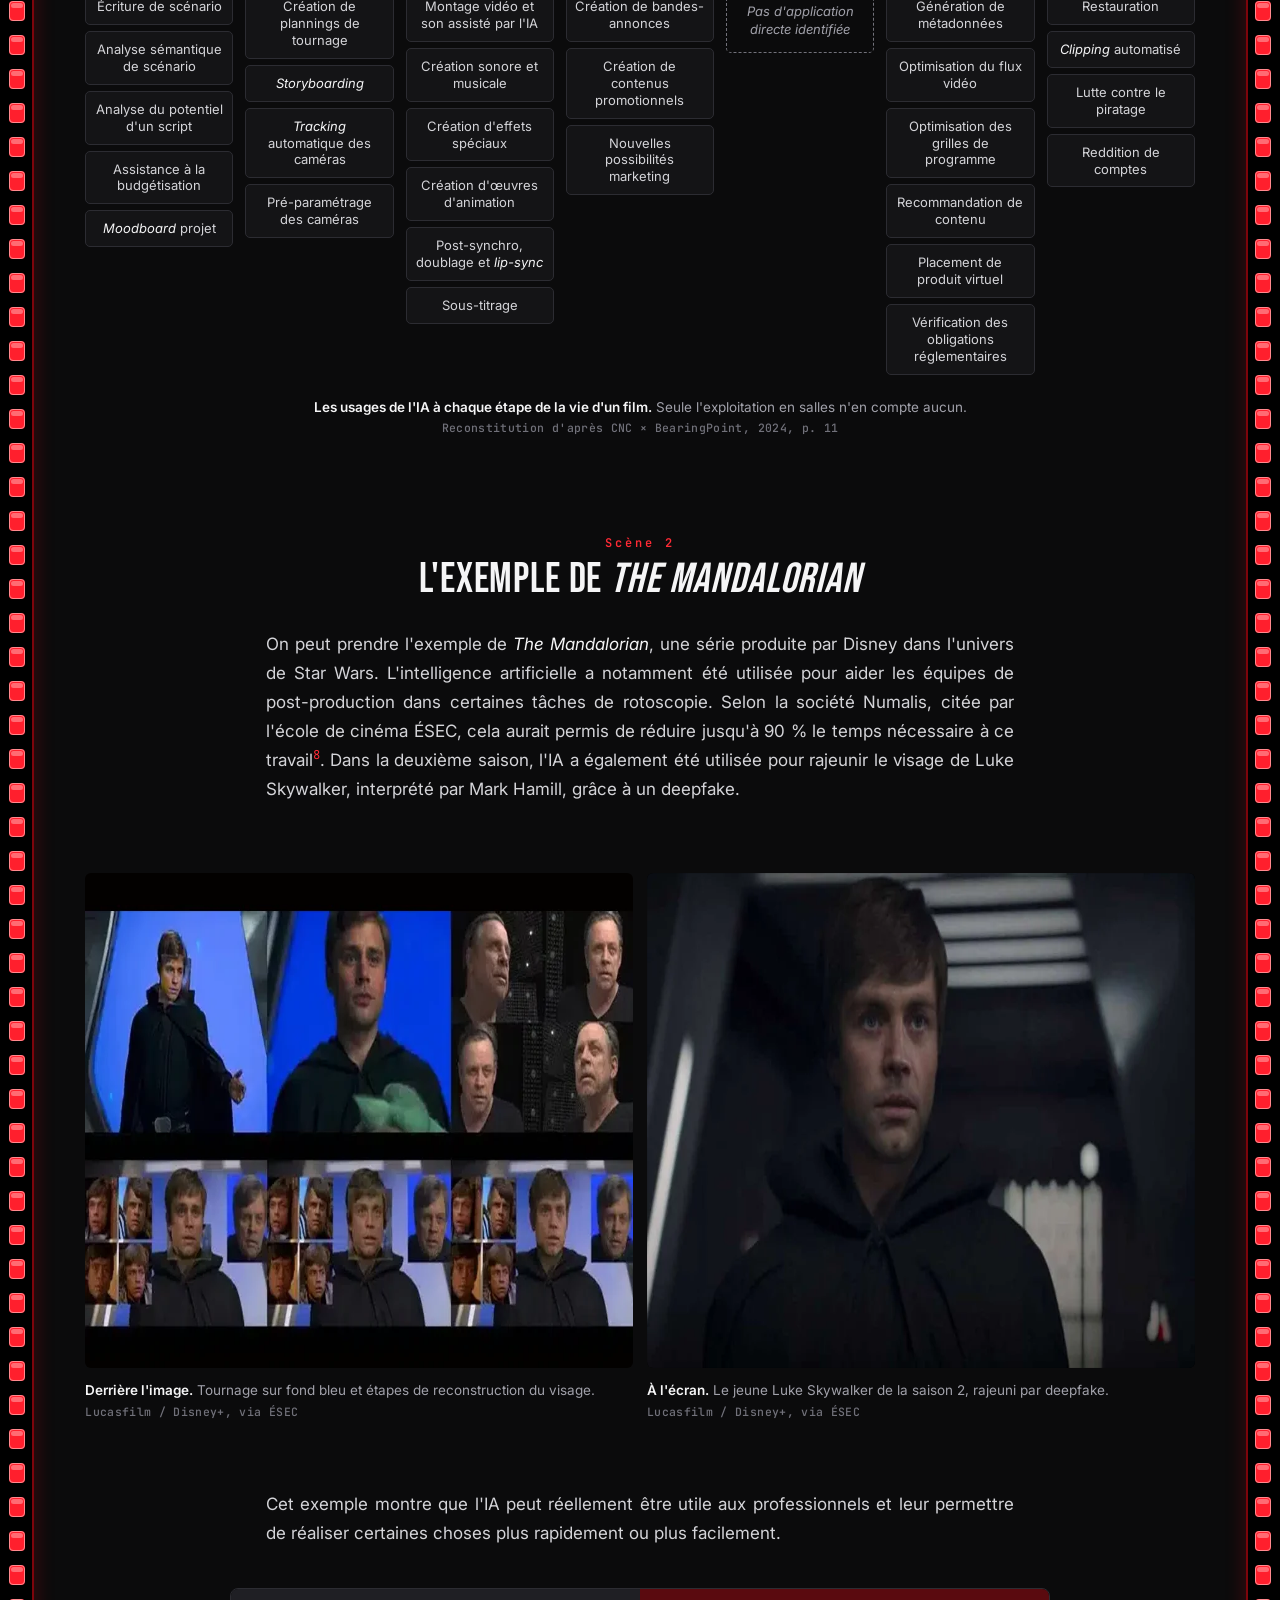
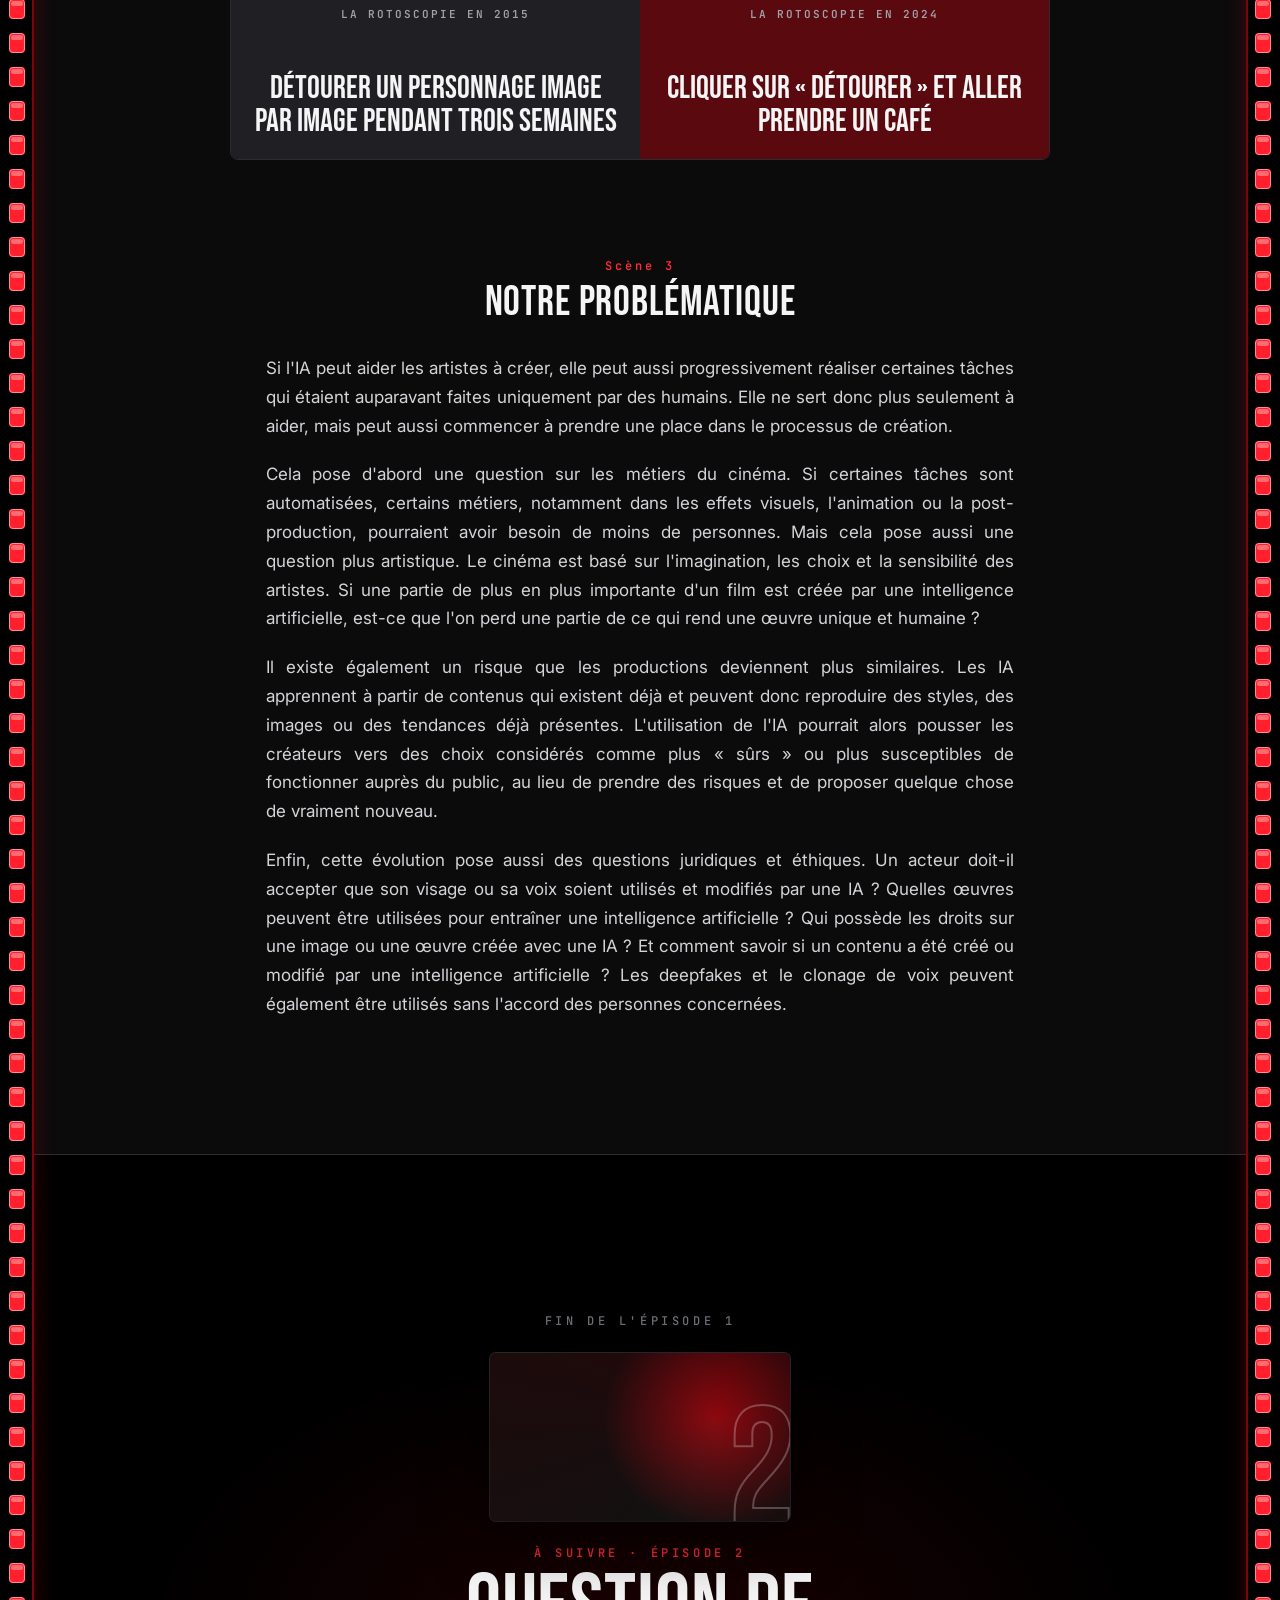
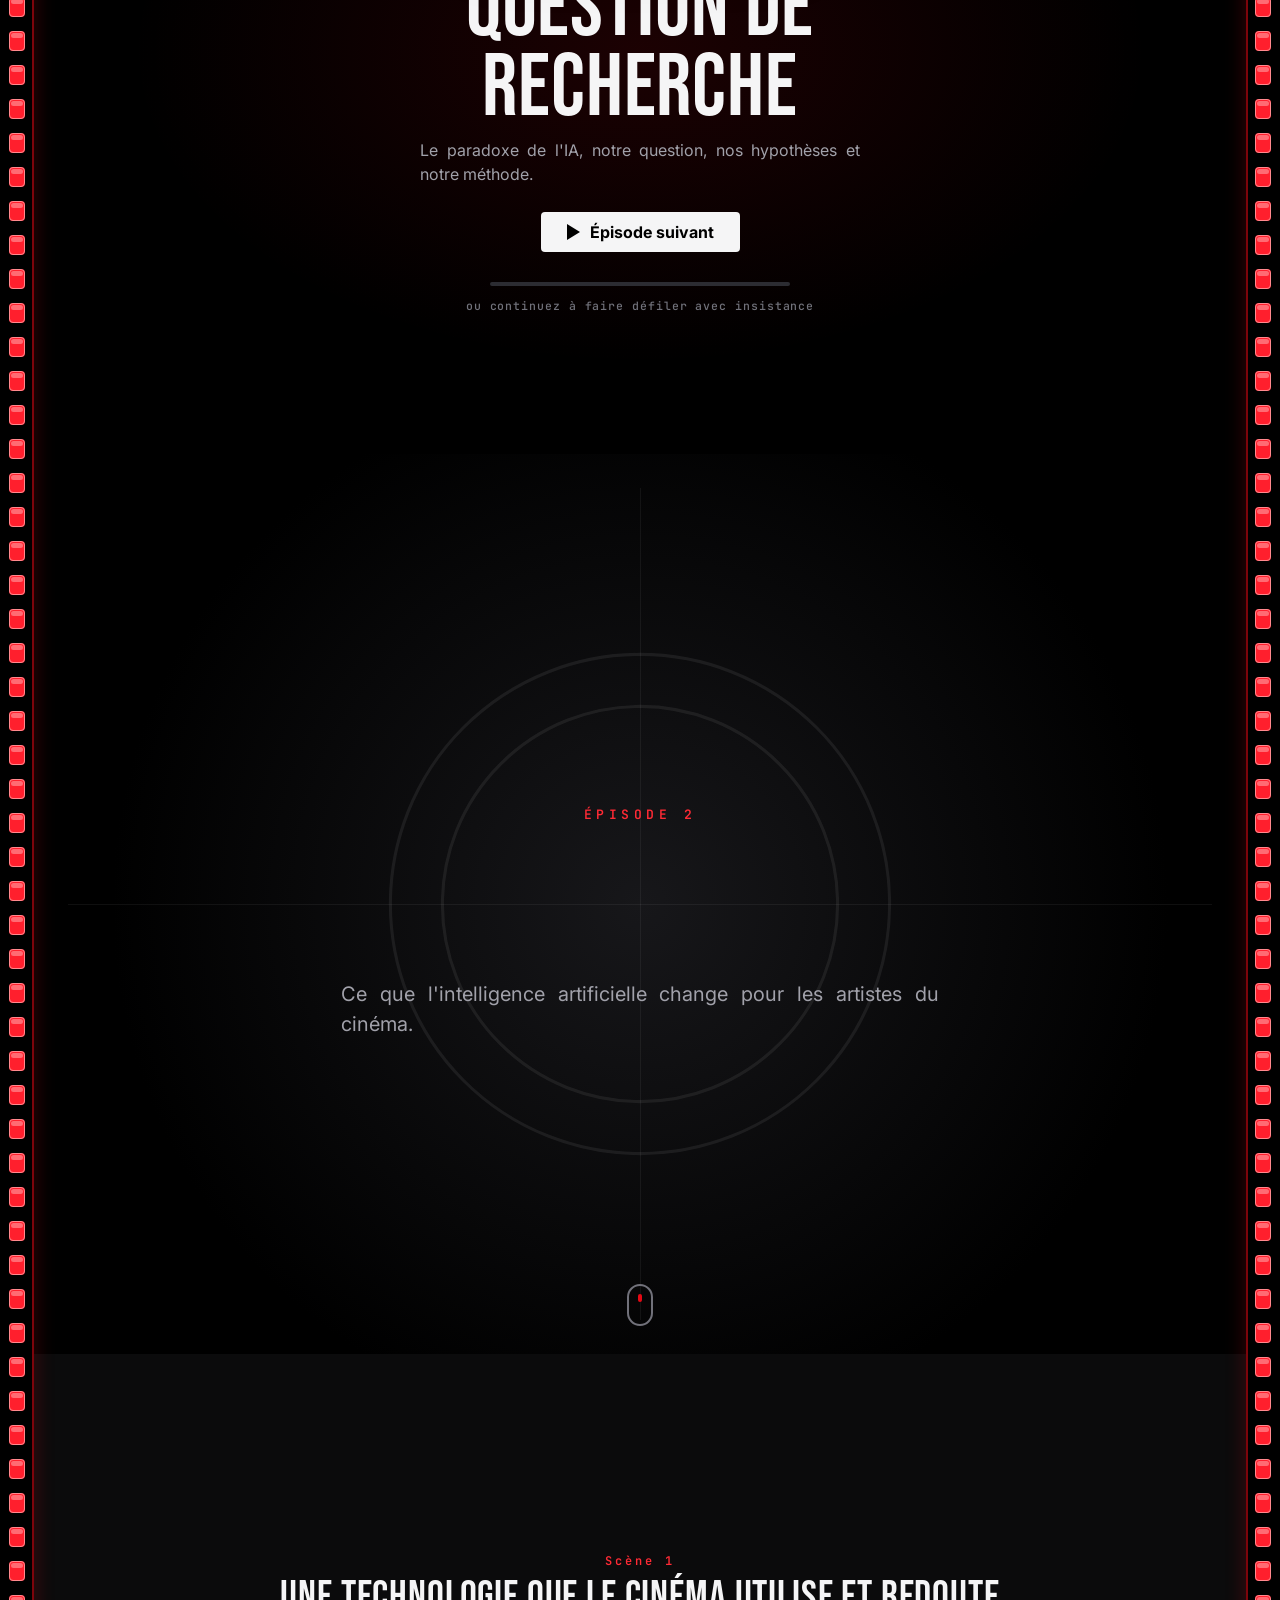
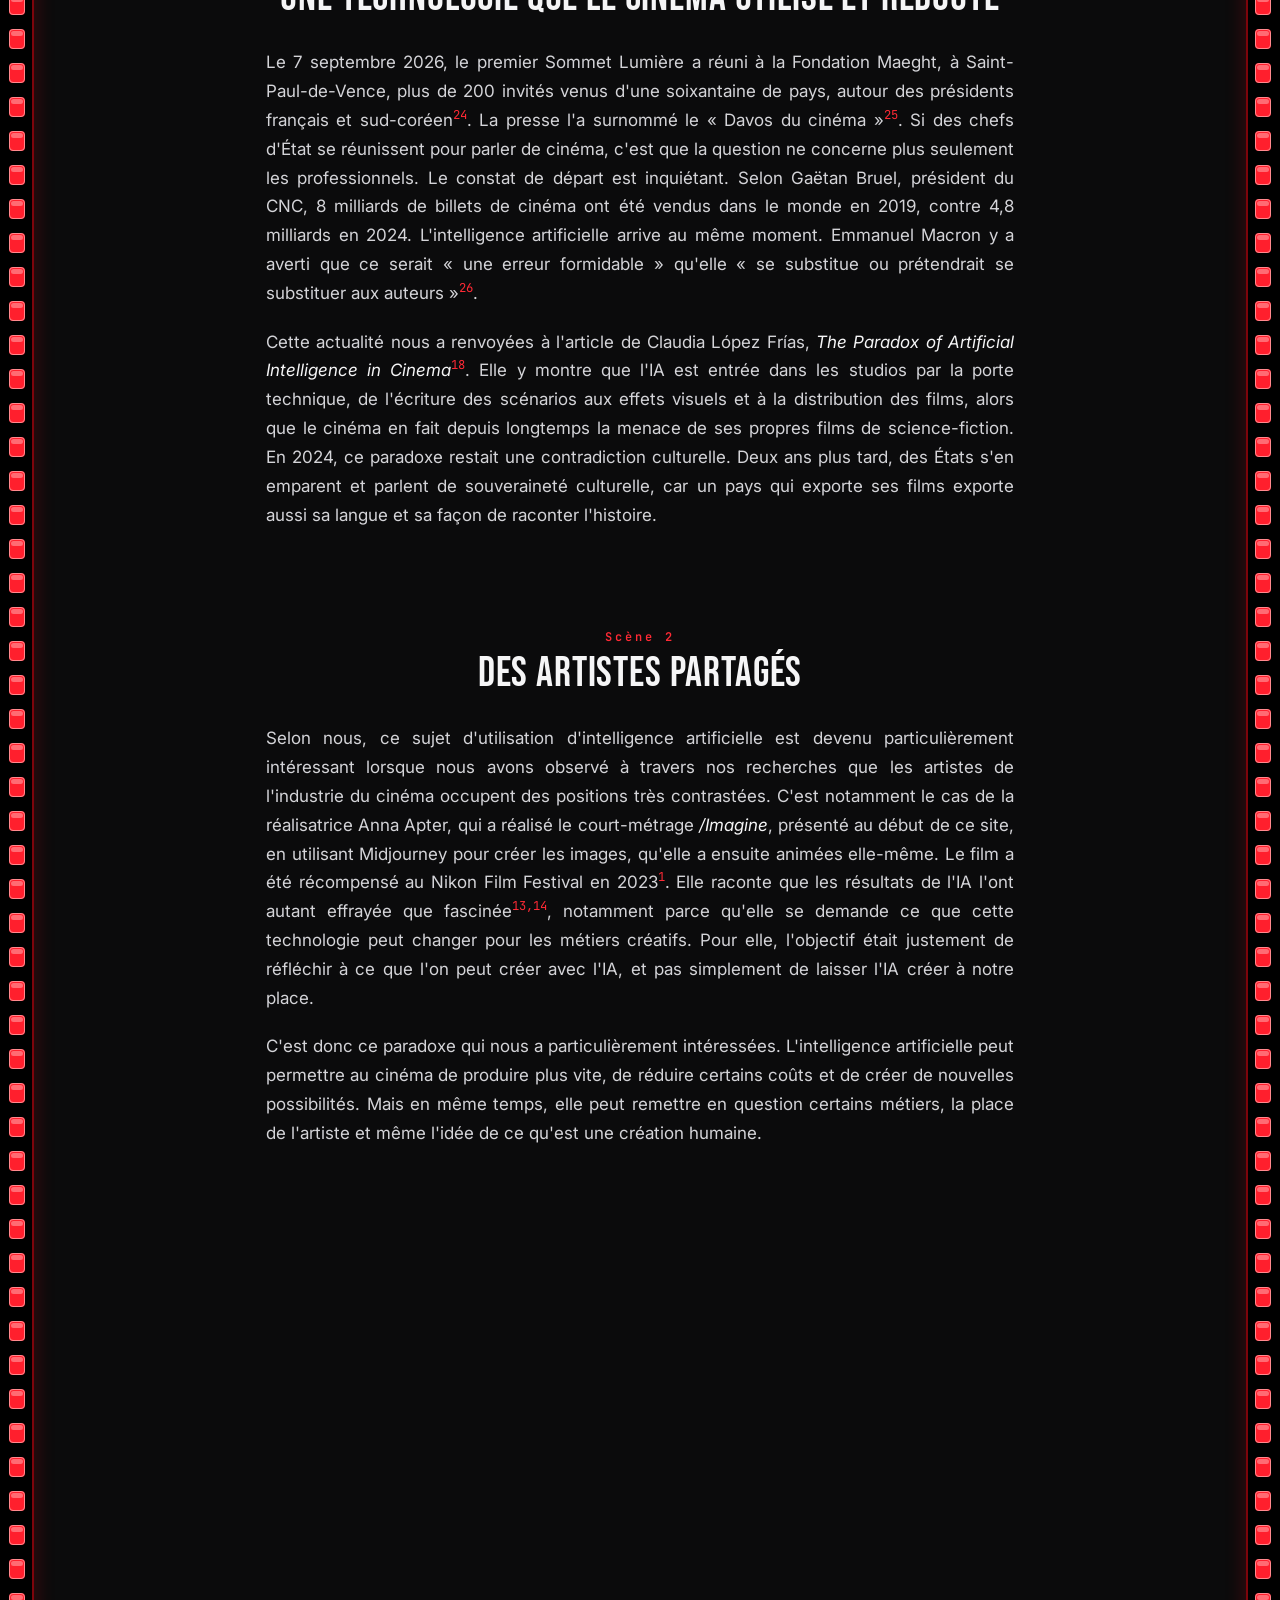
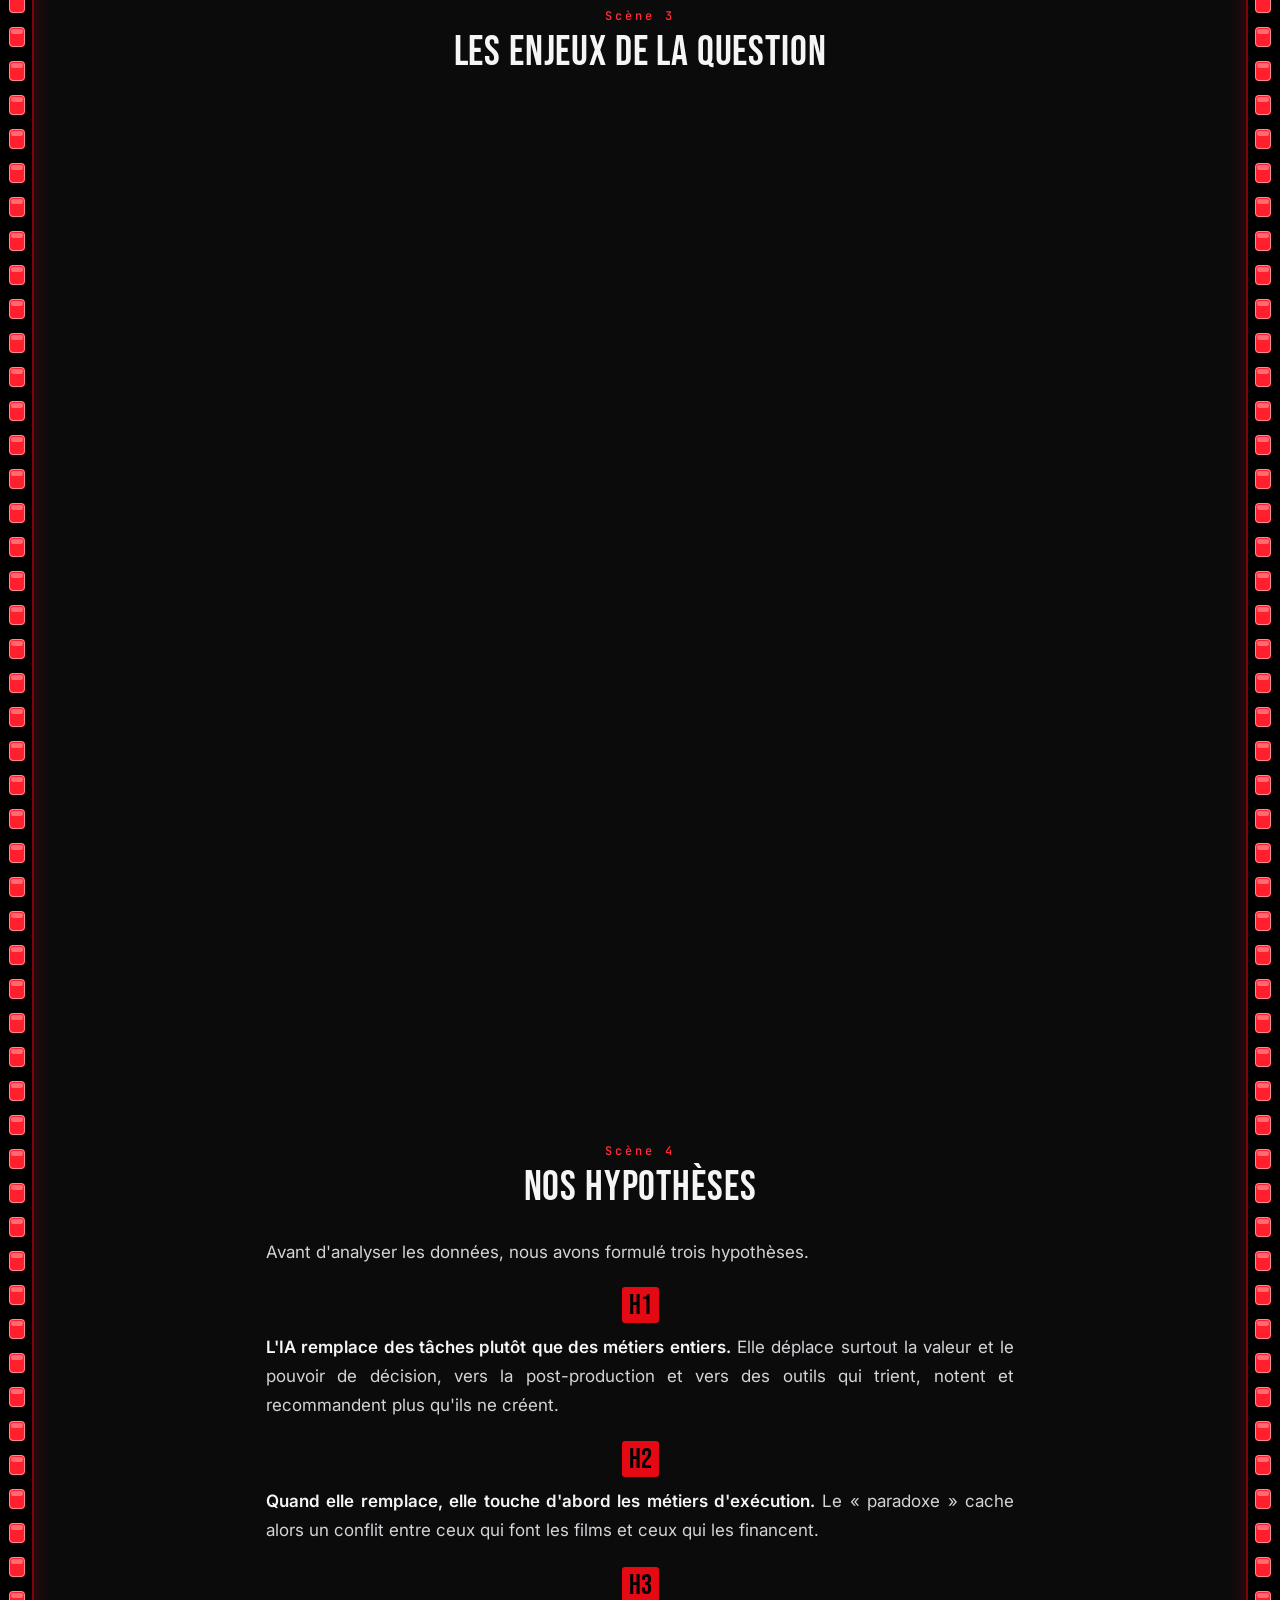
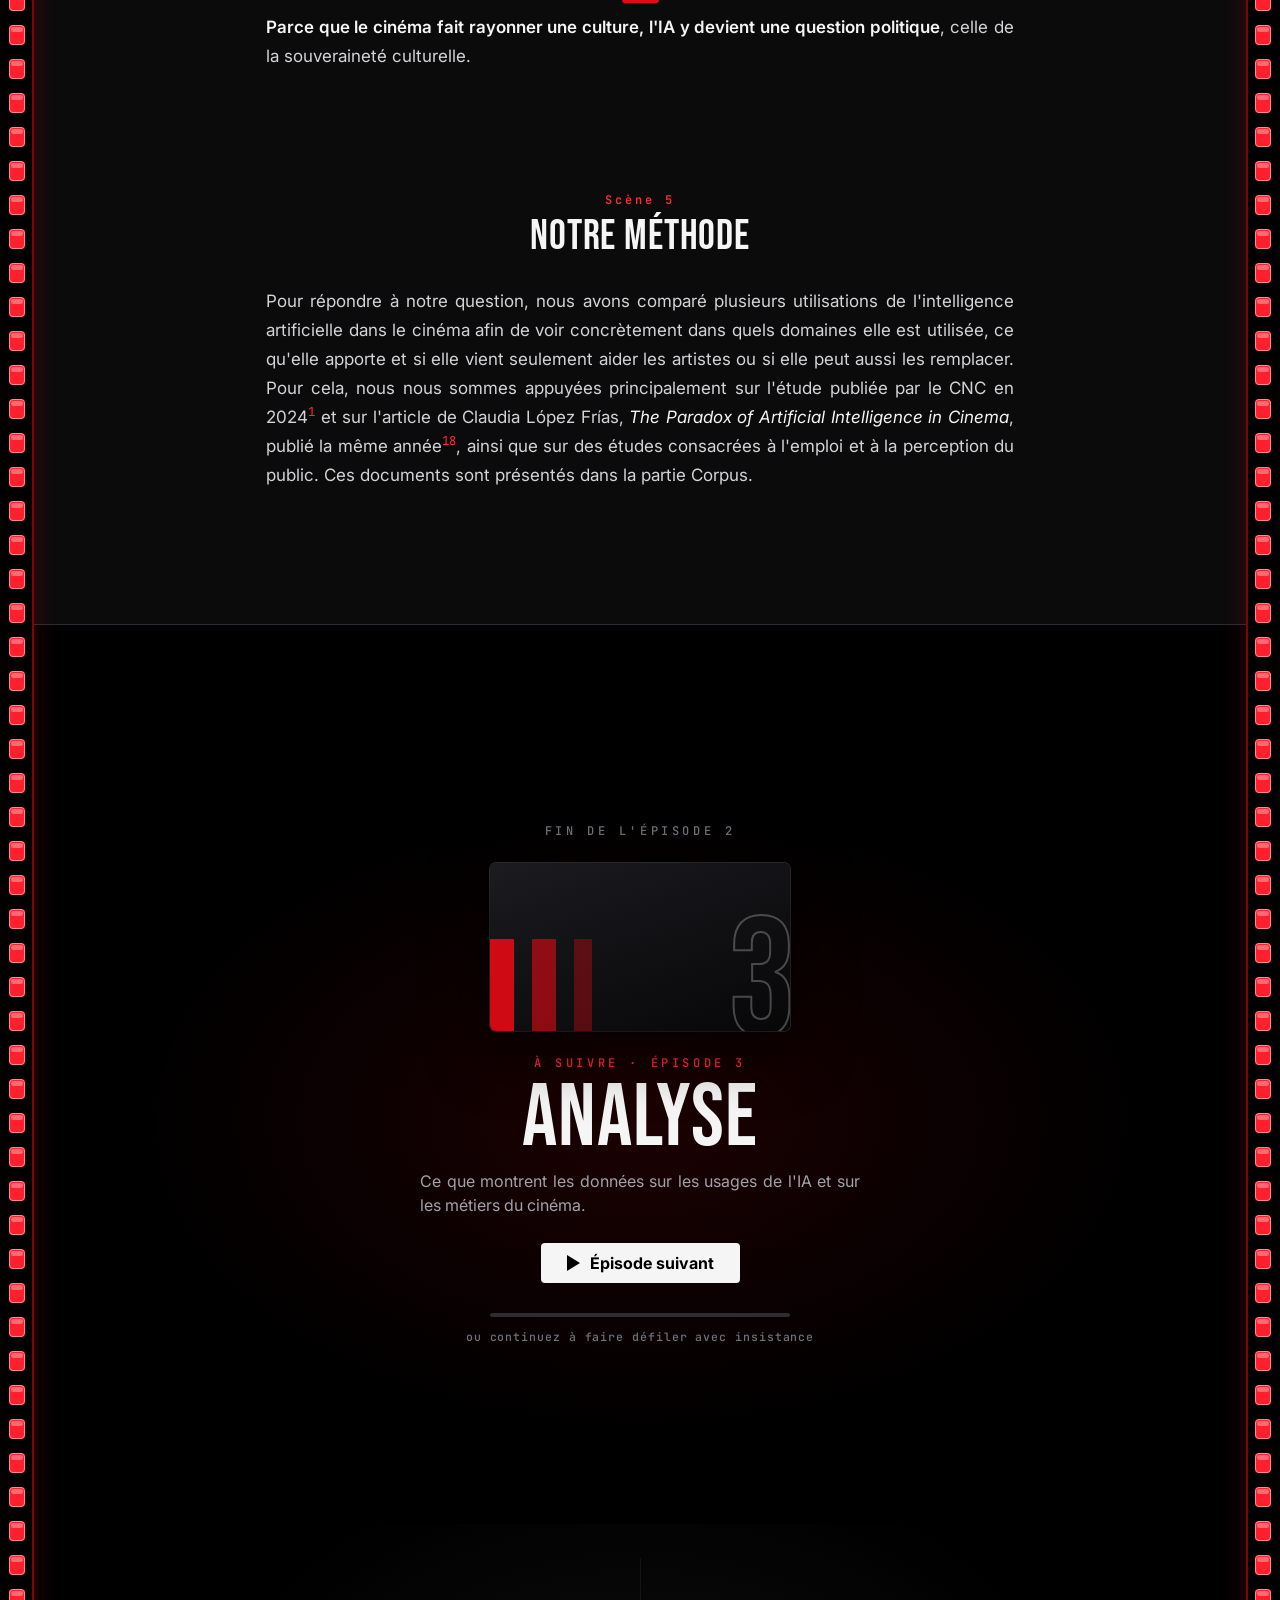
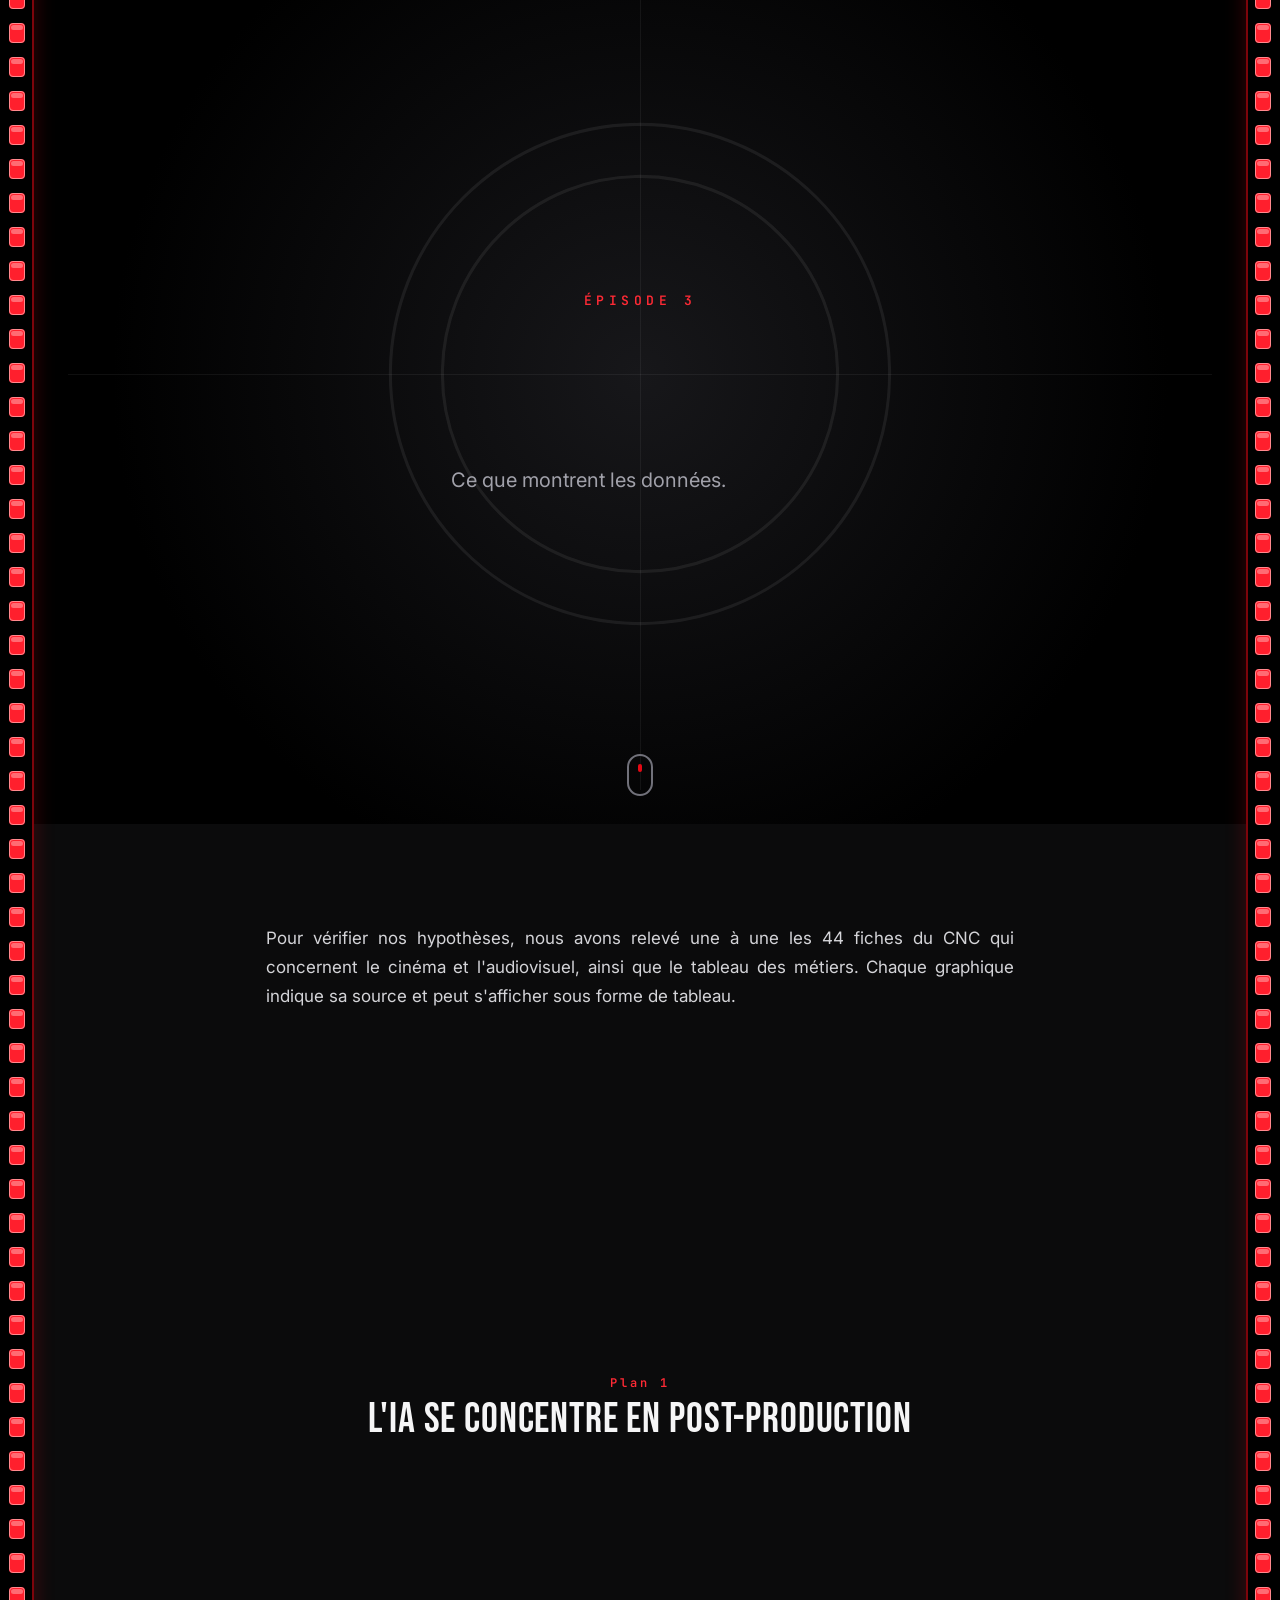
==== commit affe8cad: "Analyse : idées de Serge Goriely sur les représentations de l'IA - « Et le public ? » : la méfiance " ====
--- a/exploration/index.html
+++ b/exploration/index.html
@@ -22,7 +22,7 @@
 <link rel="preconnect" href="https://fonts.googleapis.com">
 <link rel="preconnect" href="https://fonts.gstatic.com" crossorigin>
 <link rel="stylesheet" href="https://fonts.googleapis.com/css2?family=Bebas+Neue&family=Inter:wght@400;500;600;700&family=JetBrains+Mono:wght@500;600&display=swap">
-<link rel="stylesheet" href="css/site.css?v=39">
+<link rel="stylesheet" href="css/site.css?v=41">
 </head>
 <body>
 
@@ -273,7 +273,7 @@
     <figure class="figure figure--sombre photo photo--etroite large apparait">
       <img class="zoomable" src="img/greve-scenaristes.webp" width="608" height="607" loading="lazy"
            alt="Un homme coiffé d'un chapeau de cow-boy brandit une pancarte « Writers Guild on strike! » sur laquelle est écrit à la main « A.I.'s not taking your dumb notes! ».">
-      <figcaption data-compte><b>«&nbsp;A.I.'s not taking your dumb notes!&nbsp;»</b> Pancarte d'un scénariste pendant la grève des scénaristes américains, en 2023. Ils demandaient notamment des garanties face à l'IA.
+      <figcaption data-compte><b>«&nbsp;A.I.'s not taking your dumb notes!&nbsp;»</b> Pancarte d'un scénariste pendant la grève de 2023.
         <span class="credit">David James Henry, 5 mai 2023 · <a href="https://creativecommons.org/licenses/by-sa/4.0" target="_blank" rel="noopener">CC BY-SA 4.0</a> · <a href="https://commons.wikimedia.org/wiki/File:AI_Protest_Sign_2023_WGA_Strike.jpg" target="_blank" rel="noopener">Wikimedia Commons</a></span></figcaption>
     </figure>
 
@@ -407,7 +407,7 @@
     <p class="graphe__src large" style="margin-top:12px">D'après CVL Economics, <em>Future Unscripted</em>, janvier 2024, enquête auprès de 300 dirigeants.</p>
     <div class="prose" data-compte>
       <p>Aux États-Unis, les dirigeants interrogés par CVL Economics prévoient environ 204&nbsp;000 emplois «&nbsp;perturbés&nbsp;» d'ici 2026<a class="appel" href="#ref-3">3</a>. Ce sont toutefois des prévisions d'employeurs, et le mot «&nbsp;perturbé&nbsp;» regroupe postes supprimés, remplacés ou fusionnés.</p>
-      <p>Le CNC montre que l'effet sur l'emploi dépend surtout de ce que les producteurs choisissent de faire avec l'IA.</p>
+      <p>Selon le CNC, tout dépend de ce que les producteurs font de l'IA.</p>
     </div>
     <div class="graphe large apparait" style="max-width:900px">
       <div class="graphe__tete" data-compte><h4>Quatre usages de l'IA par les producteurs et leurs effets sur l'emploi</h4></div>
@@ -415,7 +415,7 @@
       <p class="graphe__src">D'après CNC × BearingPoint, 2024, p. 28.</p>
     </div>
     <div class="prose" data-compte>
-      <p>Une seule de ces quatre stratégies fait baisser le volume de travail, celle qui consiste à faire le même film pour moins cher. L'IA ne décide donc pas seule du sort des artistes. Ce sont des choix économiques, et donc humains.</p>
+      <p>Une seule de ces stratégies fait baisser le volume de travail. L'IA ne décide donc pas seule du sort des artistes, ce sont des choix économiques.</p>
     </div>
 
     <!-- 5. public -->
@@ -429,6 +429,7 @@
     </div>
     <div class="prose" data-compte>
       <p>Seul un tiers des Français a un avis positif sur l'IA dans la création, mais c'est le cas de la moitié des moins de 30 ans<a class="appel" href="#ref-2">2</a>. Les effets visuels créés avec l'IA sont largement acceptés, les œuvres entièrement générées et les acteurs virtuels beaucoup moins.</p>
+      <p>Cette méfiance a aussi une origine culturelle. Serge Goriely recense près de deux cents films où l'IA occupe une place centrale, et l'opposition entre robots et humains y est la relation la plus fréquente<a class="appel" href="#ref-30">30</a>. Or le cinéma est, selon lui, le principal moyen par lequel le public découvre les sciences. Des films comme <em>Terminator</em> ou <em>Matrix</em> façonnent donc notre regard sur l'IA, alors qu'ils restent très éloignés de ce que les outils savent vraiment faire.</p>
     </div>
 
     <figure class="figure figure--sombre photo large apparait">
@@ -449,7 +450,7 @@
       <div class="chiffre"><b data-compteur="60">60</b><span>pays environ représentés au Sommet Lumière</span><span class="src">Ministère de la Culture</span></div>
     </div>
     <div class="prose" data-compte>
-      <p>Ces chiffres répondent à notre troisième hypothèse. Sur les 17 outils cités par López Frías, 14 appartiennent à des entreprises américaines, 2 à des entreprises européennes et 1 à une entreprise japonaise. Or ce sont ces outils qui aident à décider quels scénarios financer et quels films recommander. La question change donc d'échelle. Au Sommet Lumière, la France et la Corée du Sud ont annoncé un fonds commun d'un milliard d'euros, présenté comme une «&nbsp;initiative dédiée au soutien de la filière de l'image et de la souveraineté culturelle&nbsp;»<a class="appel" href="#ref-27">27</a>.</p>
+      <p>Ces chiffres répondent à notre troisième hypothèse. Sur les 17 outils cités par López Frías, 14 appartiennent à des entreprises américaines. Ce sont eux qui aident à décider quels scénarios financer et quels films recommander, et les films qui racontent l'IA sont eux aussi surtout américains, comme le note Goriely. La question change donc d'échelle. Au Sommet Lumière, la France et la Corée du Sud ont annoncé un fonds commun d'un milliard d'euros, présenté comme une «&nbsp;initiative dédiée au soutien de la filière de l'image et de la souveraineté culturelle&nbsp;»<a class="appel" href="#ref-27">27</a>.</p>
     </div>
 
   </div>
@@ -601,7 +602,7 @@
         <p class="fiche__ref">CVL Economics, 2024<a class="appel" href="#ref-3">3</a>, et Eloundou et al., 2023<a class="appel" href="#ref-4">4</a></p>
         <dl>
           <dt>Apport</dt><dd>Elle chiffre les emplois susceptibles d'être «&nbsp;perturbés&nbsp;» d'ici 2026, en s'appuyant sur les travaux d'Eloundou et de ses coauteurs sur l'exposition des métiers à l'IA.</dd>
-          <dt>Limite</dt><dd class="limite">Elle a été commandée par un syndicat, The Animation Guild, et repose sur les prévisions des employeurs. Il s'agit donc d'une anticipation et non d'un constat.</dd>
+          <dt>Limite</dt><dd class="limite">Commandée par un syndicat, elle repose sur des prévisions d'employeurs et non sur un constat.</dd>
         </dl>
       </article>
       <article class="fiche">
@@ -627,7 +628,7 @@
     <figure class="figure figure--sombre photo large apparait">
       <img class="zoomable" src="img/greve-acteurs.webp" width="1400" height="788" loading="lazy"
            alt="Des acteurs en grève défilent sur un trottoir d'une grande ville, pancartes « SAG-AFTRA on strike! » levées, derrière des barrières métalliques.">
-      <figcaption data-compte><b>Piquet de grève des acteurs (SAG-AFTRA), juillet 2023.</b> Les acteurs demandaient notamment qu'aucune réplique numérique ne soit créée sans leur consentement.
+      <figcaption data-compte><b>Piquet de grève des acteurs (SAG-AFTRA), juillet 2023.</b> Ils refusaient les répliques numériques sans consentement.
         <span class="credit">Eden, Janine et Jim, 17 juillet 2023 · <a href="https://creativecommons.org/licenses/by/2.0" target="_blank" rel="noopener">CC BY 2.0</a> · <a href="https://commons.wikimedia.org/wiki/File:SAG-AFTRA_Picket_II_(53053214660).jpg" target="_blank" rel="noopener">Wikimedia Commons</a></span></figcaption>
     </figure>
 
@@ -698,6 +699,9 @@
       <li id="ref-25">Télérama (2026). «&nbsp;Sommet Lumière : un "Davos du cinéma", oui, mais pour quoi faire&nbsp;?&nbsp;» <a href="https://www.telerama.fr/cinema/sommet-lumiere-un-davos-du-cinema-oui-mais-pour-quoi-faire-7032757.php" target="_blank" rel="noopener">telerama.fr</a></li>
       <li id="ref-26">Élysée (2026, 7 septembre). Discours d'Emmanuel Macron au Sommet Lumière, Saint-Paul-de-Vence. <a href="https://www.elysee.fr/emmanuel-macron/2026/09/07/sommet-lumiere-a-saint-paul-de-vence" target="_blank" rel="noopener">elysee.fr</a></li>
       <li id="ref-27">BFMTV (2026, 7 septembre). «&nbsp;La France et la Corée du Sud vont investir un milliard d'euros sur cinq ans pour soutenir la filière de l'image&nbsp;». <a href="https://www.bfmtv.com/culture/cinema-series/la-france-et-la-coree-du-sud-vont-investir-un-milliard-d-euros-sur-cinq-ans-pour-soutenir-la-filiere-de-l-image_AD-202609070371.html" target="_blank" rel="noopener">bfmtv.com</a></li>
+      <li id="ref-28">Libération (2026, 20 avril). «&nbsp;Près de la moitié des titres mis en ligne sur Deezer chaque jour sont générés par IA&nbsp;». <a href="https://www.liberation.fr/culture/musique/sur-deezer-pres-de-la-moitie-des-titres-mis-en-ligne-chaque-jour-sont-generes-par-ia-20260420_4UZZUHTWO5HI7IBBBTU47CJGXM/" target="_blank" rel="noopener">liberation.fr</a></li>
+      <li id="ref-29">Ouest-France (2025). «&nbsp;Qui sont les Velvet Sundown, ce groupe généré par IA aux millions d'écoutes sur Spotify&nbsp;?&nbsp;» <a href="https://www.ouest-france.fr/high-tech/intelligence-artificielle/qui-sont-les-velvet-sundown-ce-groupe-genere-par-ia-aux-millions-decoutes-sur-spotify-c6198c36-5bce-11f0-b63d-e15c64c65f39" target="_blank" rel="noopener">ouest-france.fr</a></li>
+      <li id="ref-30">Goriely, S. (2024). «&nbsp;Les représentations de l'IA au cinéma : entre libre-arbitre et aliénation&nbsp;», <em>Revue Lexsociété</em>. Dans U. Bellagamba (dir.), <em>Les Laboratoires sociaux de l'Imaginaire face aux défis de l'anthropocène</em>, Université Côte d'Azur. <a href="https://hal.science/hal-04584513v1" target="_blank" rel="noopener">hal.science</a></li>
     </ol>
   </div>
   <section class="fin-ep" data-suivant="#ep6" aria-label="Fin de l'épisode 5">
@@ -736,13 +740,14 @@
         <li><strong>Confirmée.</strong> Les métiers les plus exposés sont des métiers d'exécution, comme le doublage ou le bruitage, alors que réalisateurs et scénaristes le sont peu. Le paradoxe cache bien un conflit, visible dans les grèves de 2023 et aux César de 2026, même si l'effet sur l'emploi reste encore limité.</li>
         <li><strong>En partie confirmée.</strong> Avec 14 outils sur 17 détenus par des entreprises américaines et un sommet d'États en 2026, l'IA est devenue une question de souveraineté culturelle. Mais ces annonces doivent encore devenir des règles.</li>
       </ol>
-      <p class="sous">Pour répondre à notre question, l'intelligence artificielle ne remplace pas les artistes du cinéma, elle transforme d'abord leur manière de créer. Notre analyse montre qu'elle agit surtout sur les tâches techniques et répétitives, et qu'elle se concentre après le tournage, en post-production. Les métiers de la conception, comme la réalisation, l'écriture ou le jeu d'acteur, restent les moins touchés, car ils reposent sur une intention et une sensibilité que les outils actuels ne savent pas reproduire.</p>
+      <p class="sous">Pour répondre à notre question, notre étude nous a montré que l'intelligence artificielle reste un outil et qu'elle ne remplace pas l'artiste. Elle transforme d'abord sa manière de créer. Notre analyse montre qu'elle agit surtout sur les tâches techniques et répétitives, et qu'elle se concentre après le tournage, en post-production. Les métiers de la conception, comme la réalisation, l'écriture ou le jeu d'acteur, restent les moins touchés, car ils reposent sur une intention et une sensibilité que les outils actuels ne savent pas reproduire.</p>
       <p class="sous">Ce constat doit pourtant être nuancé. Les métiers d'exécution, souvent occupés par des débutants ou des indépendants, sont déjà fragilisés, alors que c'est par eux que l'on entre dans la profession. Le paradoxe de départ, celui d'un cinéma qui utilise une technologie qu'il redoute, cache en réalité un rapport de force entre ceux qui font les films et ceux qui les financent. Enfin, parce que ces outils appartiennent presque tous à quelques entreprises américaines, la question dépasse désormais les studios et concerne les États. L'avenir de la création dépendra donc moins de ce que l'IA sait faire que des choix des artistes, des producteurs et des pouvoirs publics.</p>
     </div>
 
     <div class="prose" data-compte style="margin-top:clamp(50px, 7vw, 90px)">
-      <h3><span class="sc">Ouverture</span>Une piste pour la suite</h3>
-      <p>Ce travail nous a donné envie d'aller plus loin. Nos sources font surtout entendre les institutions, les employeurs et les professionnels déjà installés. Or les jeunes, celles et ceux qui entreront dans ces métiers dans cinq ou dix ans, sont les premiers concernés. Le CNC note d'ailleurs que les profils juniors réalisent souvent des tâches d'exécution, les plus faciles à automatiser. Pour cette exploration, nous nous appuyons sur ce que pensent les moins de 30 ans dans le sondage du CNC. Il serait pertinent de prolonger ce travail en interrogeant directement des étudiants en cinéma. Comment imaginent-ils leur futur métier, et voient-ils l'IA comme un outil, comme une menace, ou simplement comme une nouvelle façon de travailler&nbsp;? C'est la suite que nous aimerions donner à cette exploration.</p>
+      <h3><span class="sc">Ouverture</span>Et demain&nbsp;?</h3>
+      <p>Ce travail nous a donné envie d'aller plus loin. Les jeunes qui entreront bientôt dans ces métiers sont les premiers concernés, et il serait pertinent de les interroger directement. Comment imaginent-ils leur futur métier, et voient-ils l'IA comme un outil ou comme une menace&nbsp;?</p>
+      <p>On peut aussi se poser la question de l'avenir, notamment dans la musique. Sur Deezer, près de la moitié des morceaux mis en ligne chaque jour sont désormais générés par IA<a class="appel" href="#ref-28">28</a>. En 2025, le groupe The Velvet Sundown, entièrement créé avec une IA, a dépassé le million d'auditeurs mensuels sur Spotify<a class="appel" href="#ref-29">29</a>. Si l'IA reste aujourd'hui un outil au cinéma, la musique montre comment elle pourrait, petit à petit, nous remplacer.</p>
     </div>
   </div>
 </article>
@@ -768,7 +773,7 @@
   <p class="fin">Fin</p>
 </footer>
 
-<script src="js/data.js?v=39"></script>
-<script src="js/site.js?v=39"></script>
+<script src="js/data.js?v=41"></script>
+<script src="js/site.js?v=41"></script>
 </body>
 </html>
